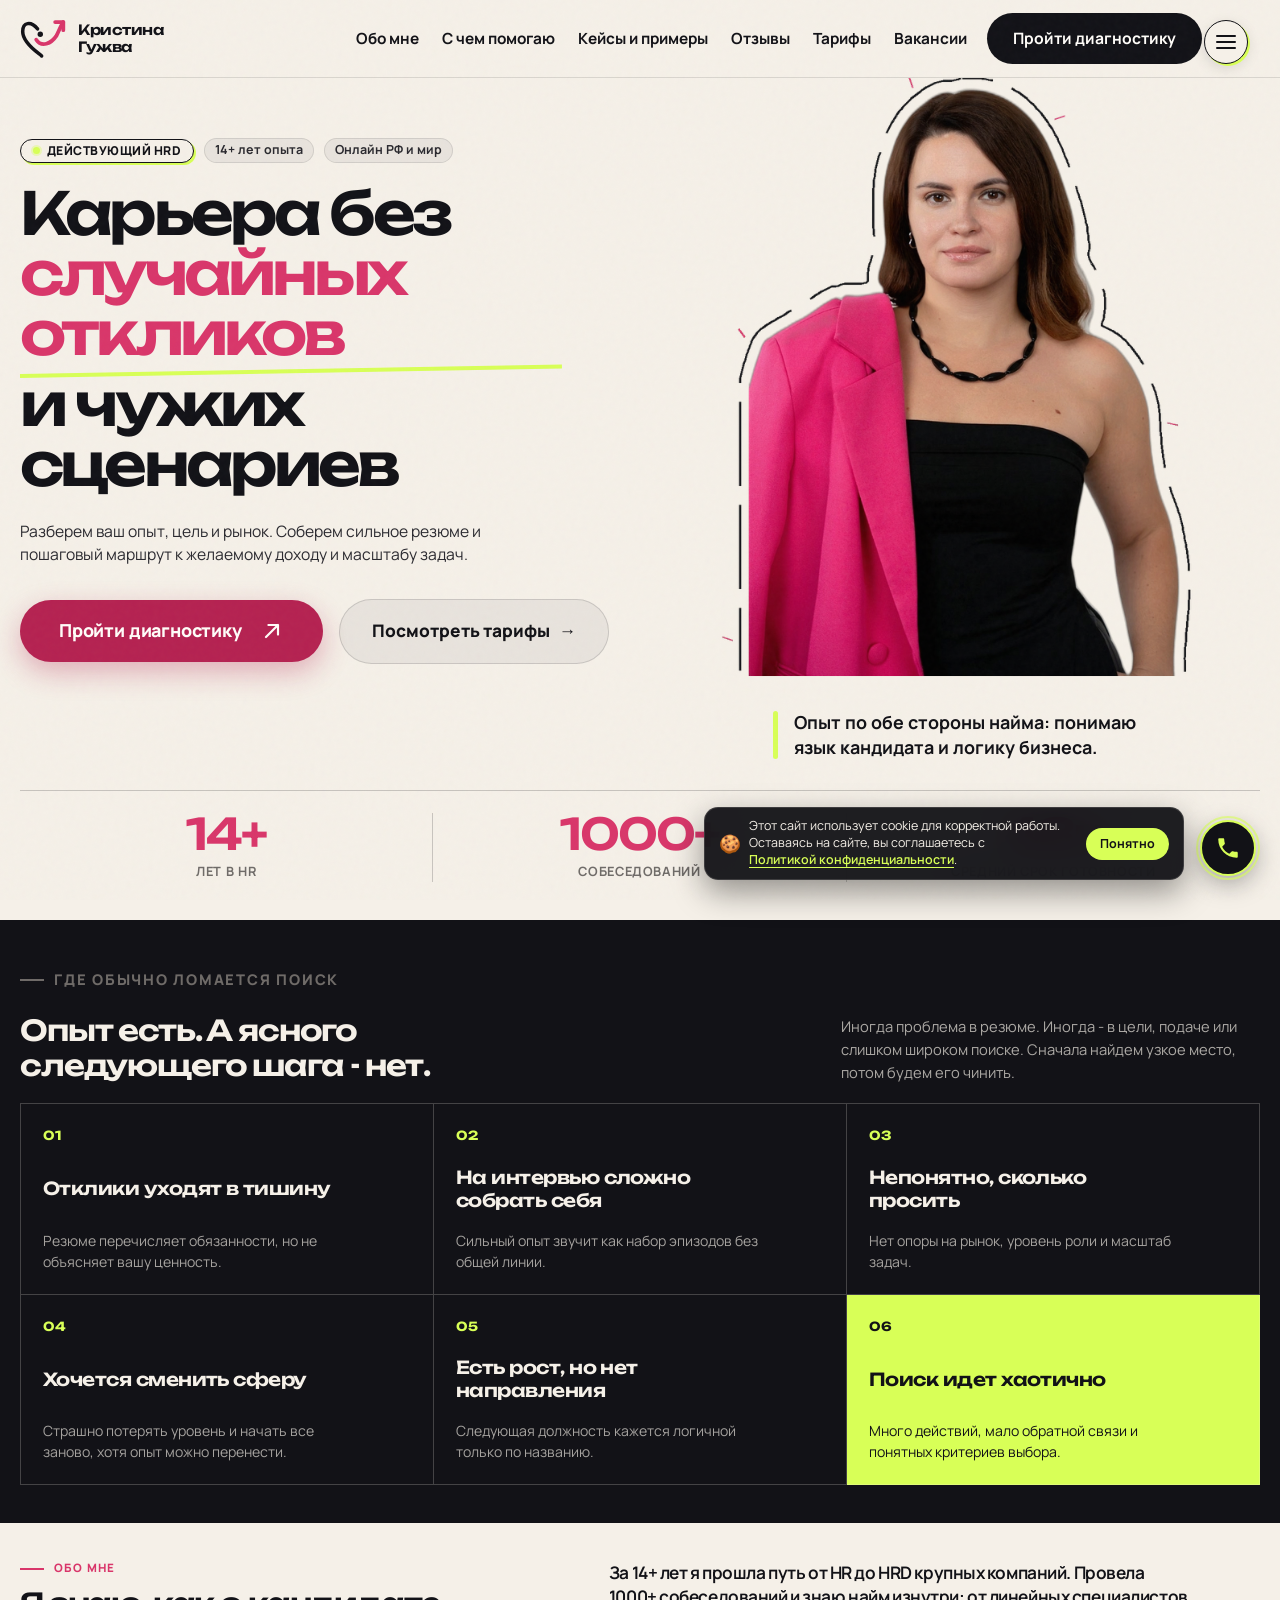
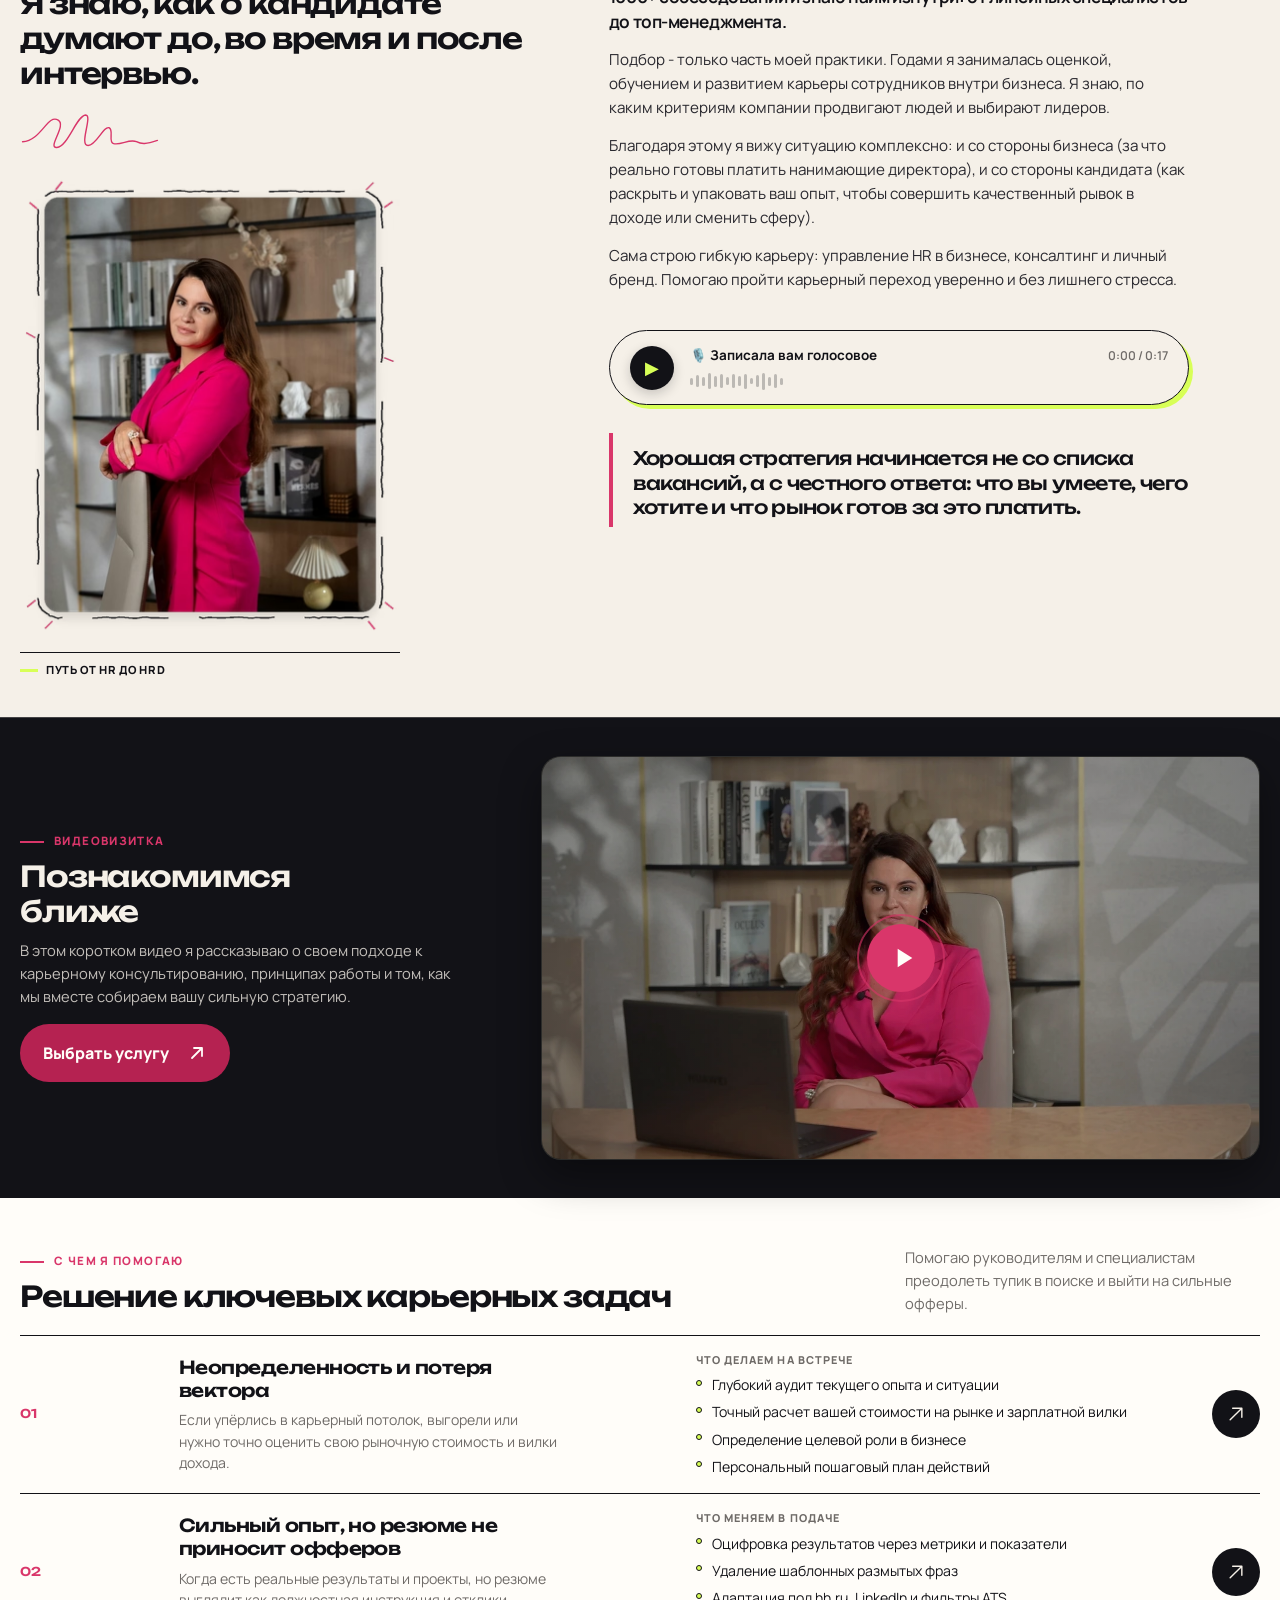
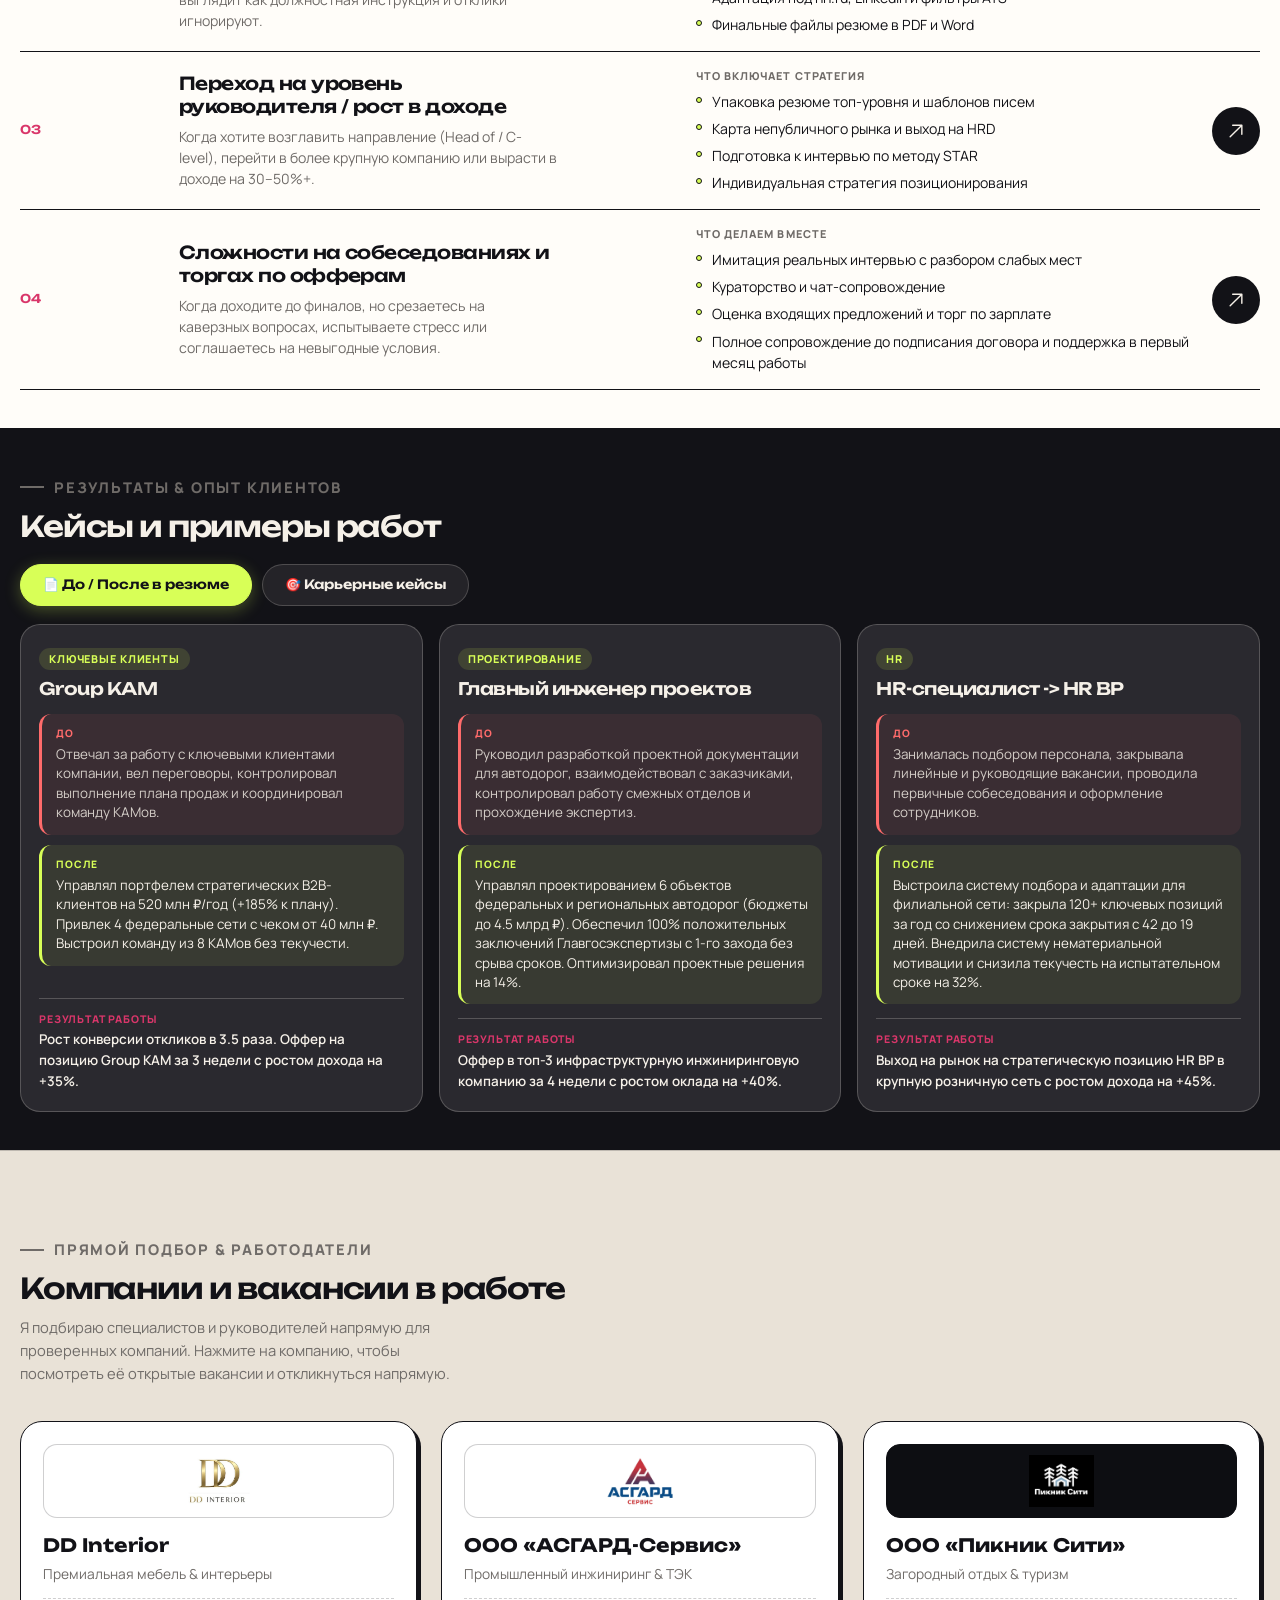
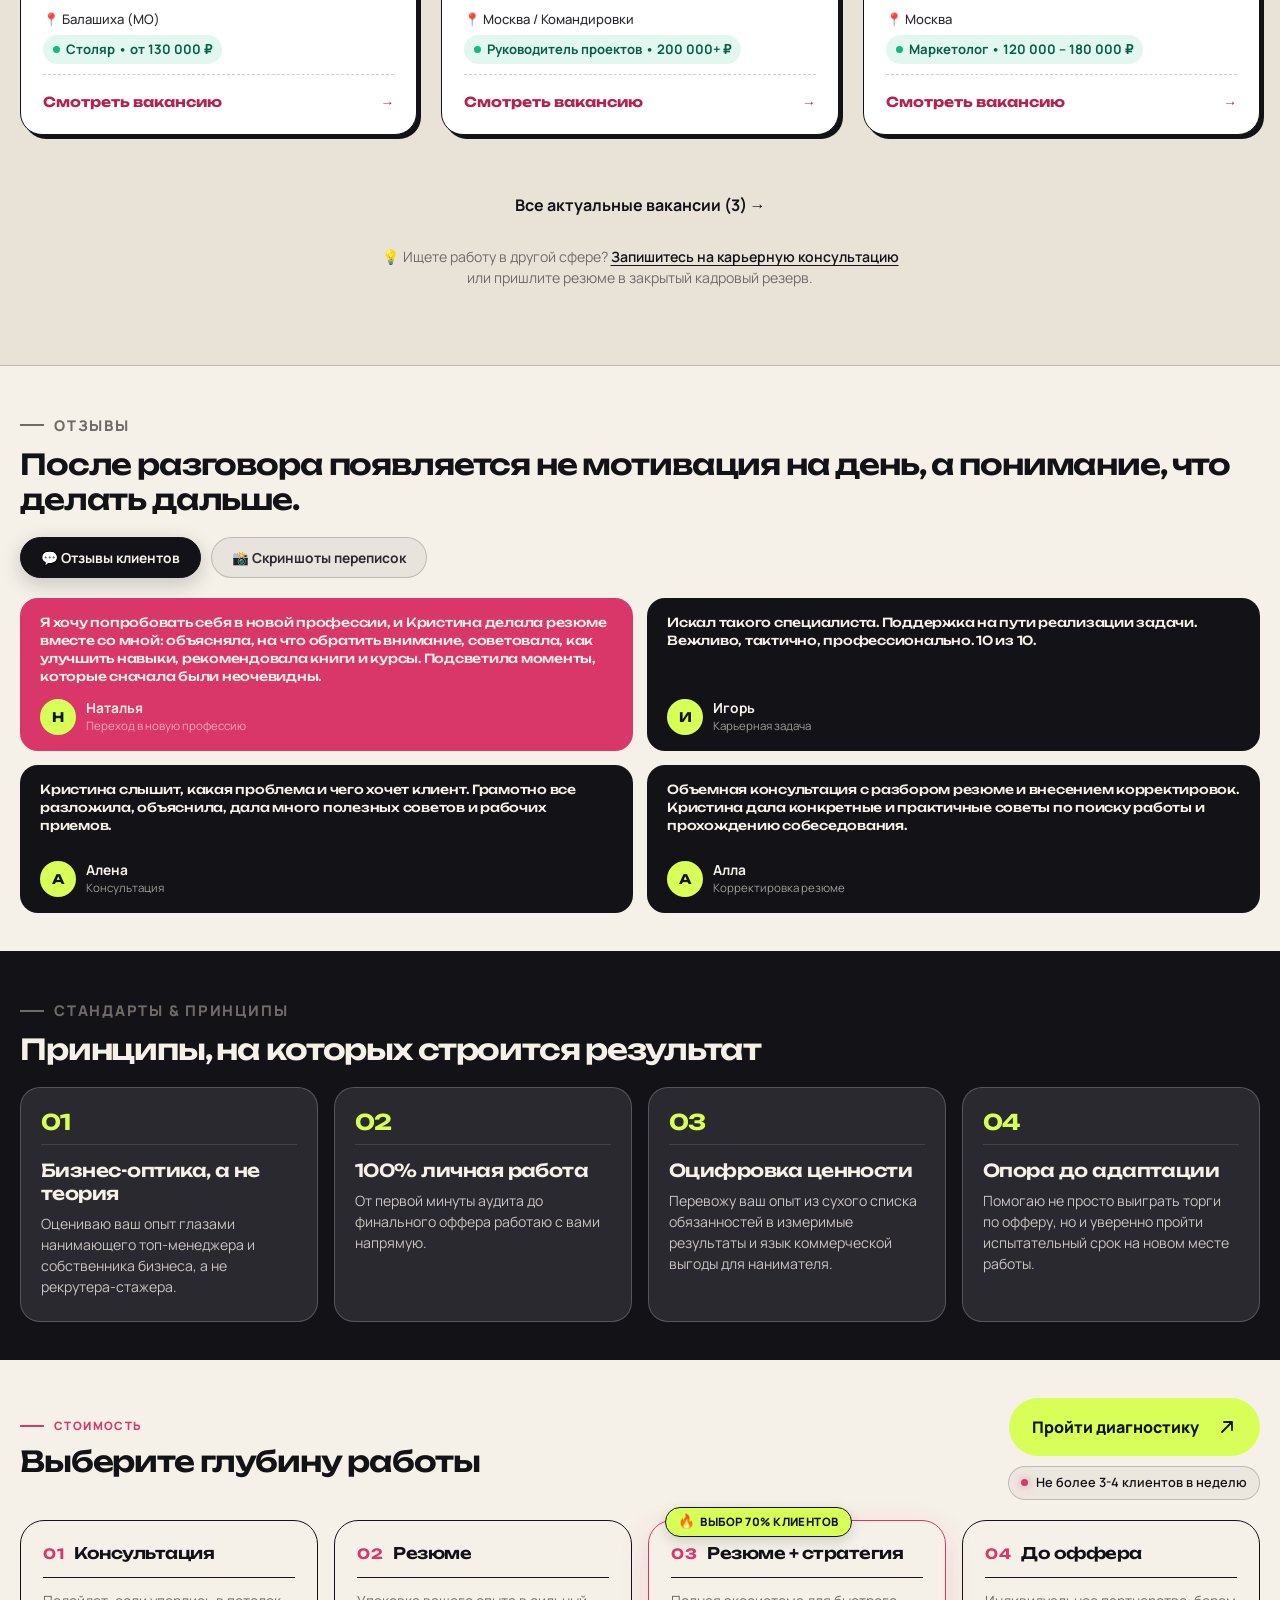
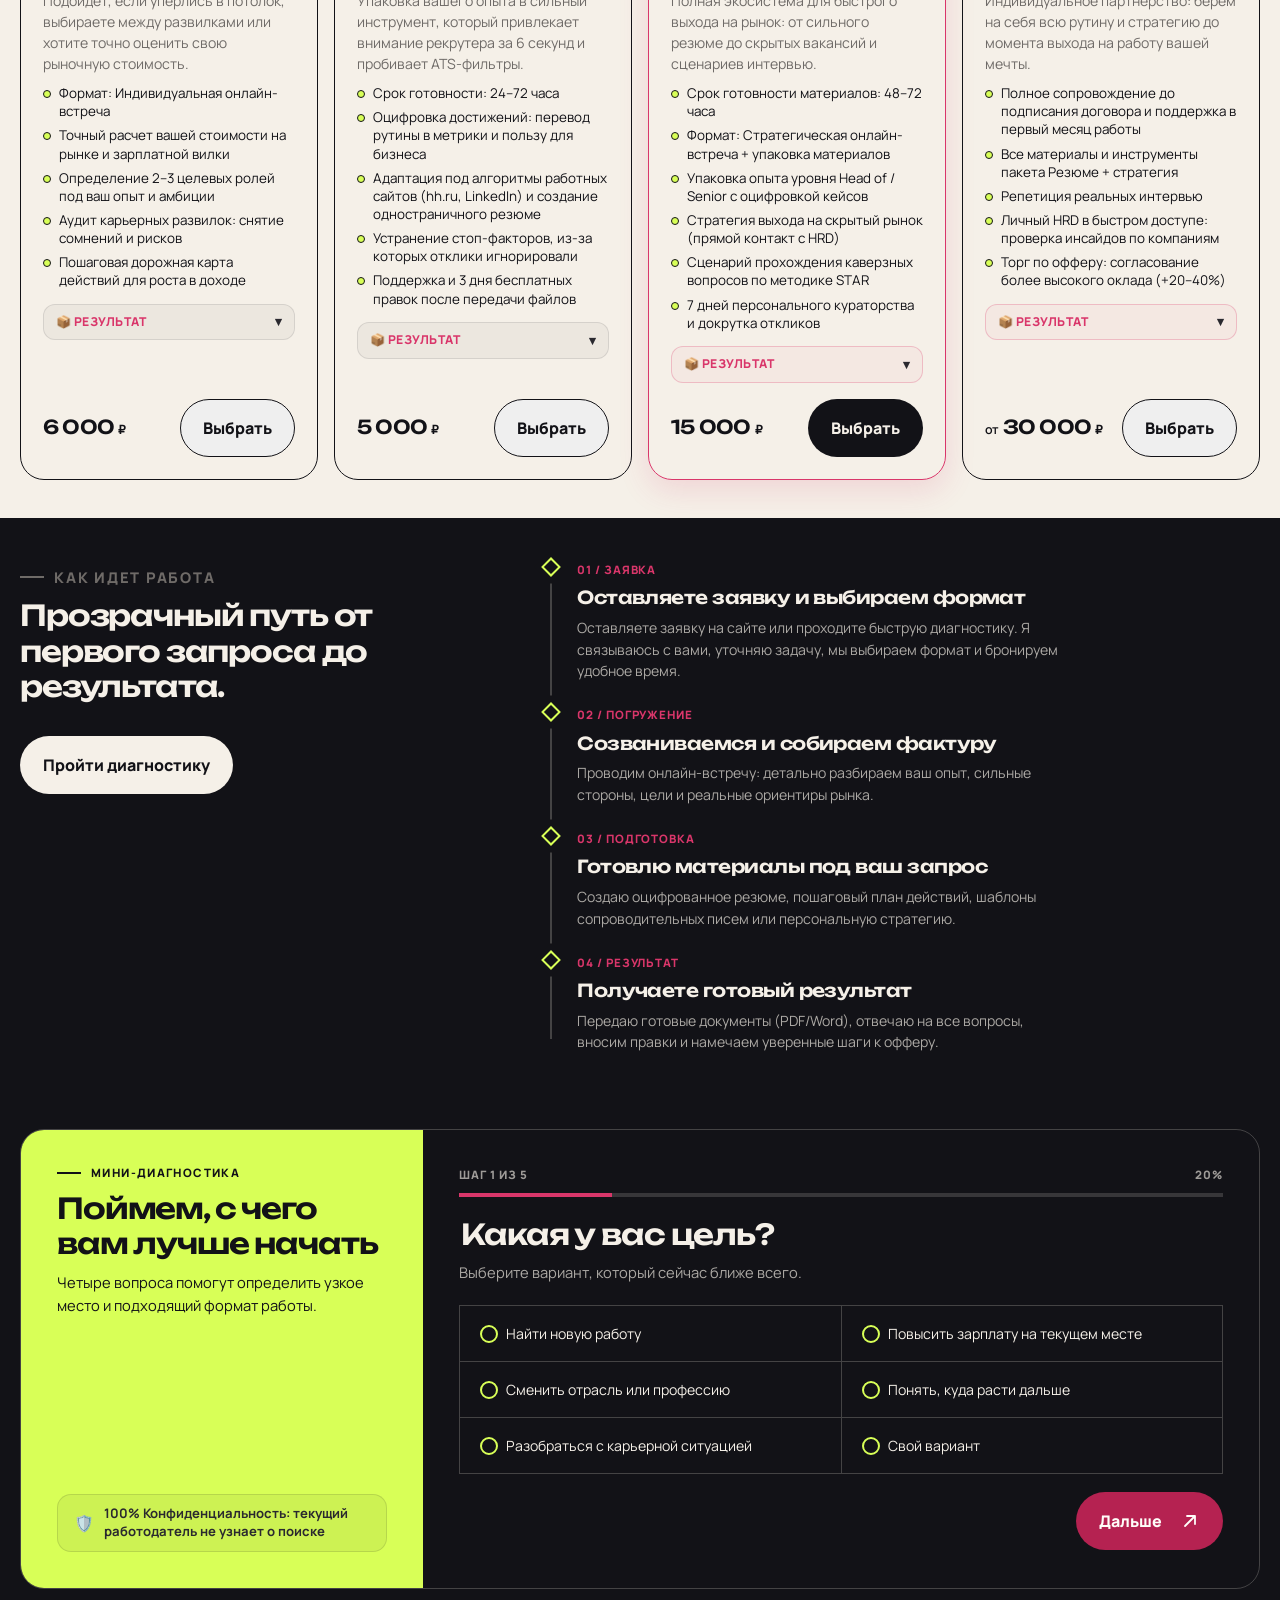
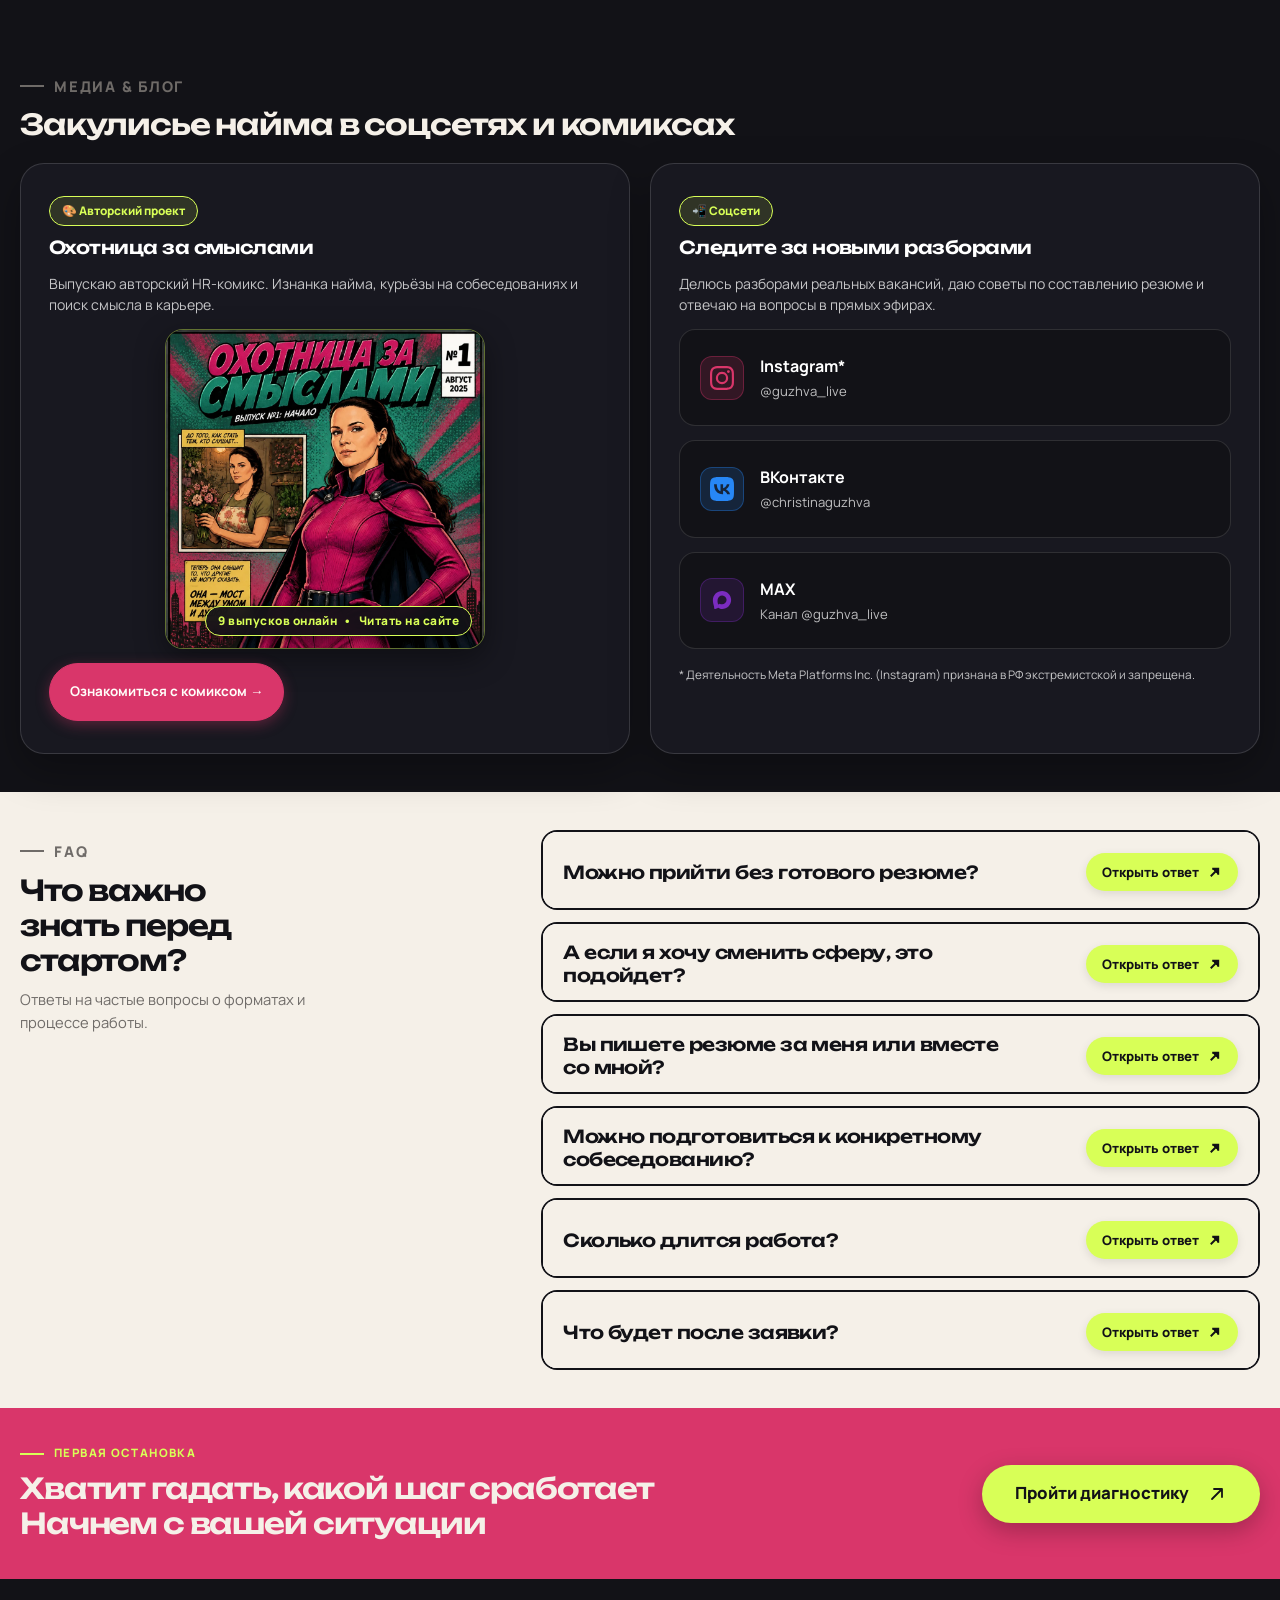
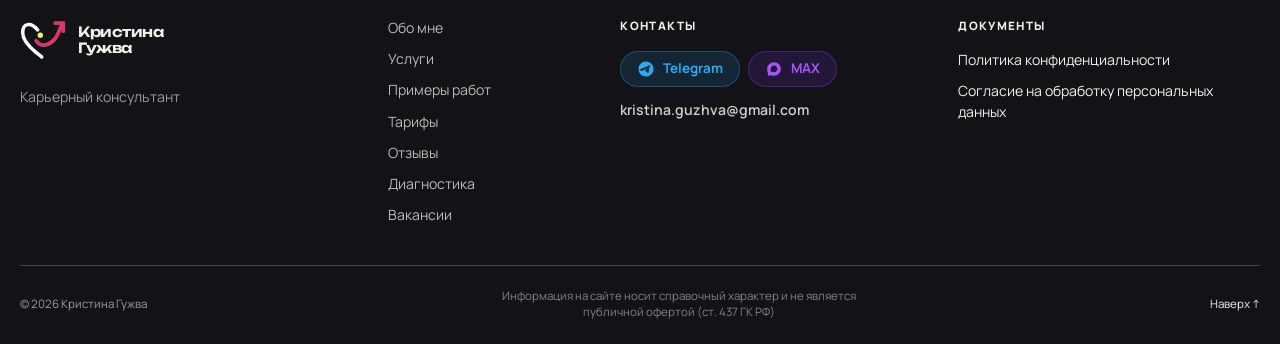
==== index.html @ a75a5832 "Add DD Interior Joiner vacancy & client companies showcase with interactive logo filtering" ====
<!doctype html>
<html lang="ru">
<head>
  <meta charset="utf-8">
  <meta name="viewport" content="width=device-width, initial-scale=1">
  <title>Карьерный консультант в Москве и онлайн | Кристина Гужва</title>
  <meta name="description" content="Услуги карьерного консультанта в Москве и онлайн. Помощь в поиске работы, аудит и резюме под ключ, карьерная стратегия и подготовка к собеседованию. Кристина Гужва — 14+ лет в HR.">
  <meta name="theme-color" content="#121217">
  <meta name="robots" content="index, follow, max-image-preview:large">
  <meta name="yandex-verification" content="062e5065cfaba5dc">
  <meta name="google-site-verification" content="iiyvOMttj9bdrGo4UND-EQrTCorvquA3z_VIx1oTs9I">

  <link rel="canonical" href="https://guzhvacareer.ru/">
  <link rel="icon" href="assets/icons/favicon.svg" type="image/svg+xml">
  <link rel="manifest" href="site.webmanifest">

  <meta property="og:locale" content="ru_RU">
  <meta property="og:type" content="website">
  <meta property="og:site_name" content="Кристина Гужва — карьерный консультант в Москве">
  <meta property="og:title" content="Карьерный консультант в Москве и онлайн — Кристина Гужва">
  <meta property="og:description" content="Карьерная стратегия, сильное резюме и подготовка к собеседованиям в Москве и онлайн с HR-экспертом, который знает найм изнутри.">
  <meta property="og:url" content="https://guzhvacareer.ru/">
  <meta property="og:image" content="https://guzhvacareer.ru/assets/images/og-cover.jpg">
  <meta property="og:image:width" content="1200">
  <meta property="og:image:height" content="630">
  <meta property="og:image:alt" content="Кристина Гужва и заголовок Карьера без случайных откликов и чужих сценариев">
  <meta name="twitter:card" content="summary_large_image">
  <meta name="twitter:title" content="Кристина Гужва - карьерный консультант">
  <meta name="twitter:description" content="Понятный карьерный маршрут: от цели и резюме до собеседований и выбора оффера.">
  <meta name="twitter:image" content="https://guzhvacareer.ru/assets/images/og-cover.jpg">

  <link rel="preload" href="assets/fonts/manrope-cyrillic.woff2" as="font" type="font/woff2" crossorigin>
  <link rel="preload" href="assets/fonts/unbounded-cyrillic.woff2" as="font" type="font/woff2" crossorigin>
  <link rel="stylesheet" href="css/styles.css?v=45">

  <!-- Yandex.Metrika counter -->
  <script type="text/javascript">
      (function(m,e,t,r,i,k,a){
          m[i]=m[i]||function(){(m[i].a=m[i].a||[]).push(arguments)};
          m[i].l=1*new Date();
          for (var j = 0; j < document.scripts.length; j++) {if (document.scripts[j].src === r) { return; }}
          k=e.createElement(t),a=e.getElementsByTagName(t)[0],k.async=1,k.src=r,a.parentNode.insertBefore(k,a)
      })(window, document,'script','https://mc.yandex.ru/metrika/tag.js?id=113225990', 'ym');

      ym(113225990, 'init', {ssr:true, webvisor:true, clickmap:true, ecommerce:"dataLayer", referrer: document.referrer, url: location.href, accurateTrackBounce:true, trackLinks:true});
  </script>
  <noscript><div><img src="https://mc.yandex.ru/watch/113225990" style="position:absolute; left:-9999px;" alt="" /></div></noscript>
  <!-- /Yandex.Metrika counter -->

  <script type="application/ld+json">
  {
    "@context": "https://schema.org",
    "@graph": [
      {
        "@type": "Person",
        "@id": "https://guzhvacareer.ru/#kristina",
        "name": "Кристина Гужва",
        "jobTitle": "Карьерный консультант и HR-эксперт",
        "description": "Карьерный консультант с опытом более 14 лет в HR и 1000+ проведенных собеседований.",
        "image": "https://guzhvacareer.ru/assets/images/kristina-1200.webp",
        "url": "https://guzhvacareer.ru/",
        "sameAs": [
          "https://yandex.ru/profile/110008034867",
          "https://yandex.ru/maps/org/110008034867"
        ],
        "knowsAbout": [
          "Карьерное консультирование",
          "Резюме под ключ",
          "Подготовка к собеседованию",
          "Карьерная стратегия",
          "Подбор персонала"
        ]
      },
      {
        "@type": "ProfessionalService",
        "@id": "https://guzhvacareer.ru/#service",
        "name": "Карьерный консультант в Москве — Кристина Гужва",
        "url": "https://guzhvacareer.ru/",
        "sameAs": [
          "https://yandex.ru/profile/110008034867",
          "https://yandex.ru/maps/org/110008034867"
        ],
        "telephone": "+79688782912",
        "founder": { "@id": "https://guzhvacareer.ru/#kristina" },
        "address": {
          "@type": "PostalAddress",
          "addressLocality": "Москва",
          "addressCountry": "RU"
        },
        "areaServed": [
          {
            "@type": "City",
            "name": "Москва"
          },
          {
            "@type": "Country",
            "name": "Россия"
          }
        ],
        "priceRange": "5000-30000 RUB",
        "description": "Услуги карьерного консультанта в Москве и онлайн: составление резюме, стратегия поиска работы, подготовка к собеседованию и сопровождение до оффера.",
        "hasOfferCatalog": {
          "@type": "OfferCatalog",
          "name": "Карьерные услуги",
          "itemListElement": [
            { "@type": "Offer", "name": "Консультация", "price": "6000", "priceCurrency": "RUB" },
            { "@type": "Offer", "name": "Резюме + стратегия", "price": "15000", "priceCurrency": "RUB" },
            { "@type": "Offer", "name": "Резюме", "price": "5000", "priceCurrency": "RUB" },
            { "@type": "Offer", "name": "Сопровождение до оффера", "priceSpecification": { "@type": "PriceSpecification", "minPrice": "30000", "priceCurrency": "RUB" } }
          ]
        }
      },
      {
        "@type": "WebSite",
        "@id": "https://guzhvacareer.ru/#website",
        "url": "https://guzhvacareer.ru/",
        "name": "Кристина Гужва - карьерный консультант",
        "inLanguage": "ru-RU"
      },
      {
        "@type": "FAQPage",
        "@id": "https://guzhvacareer.ru/#faq",
        "mainEntity": [
          {
            "@type": "Question",
            "name": "Можно прийти без готового резюме?",
            "acceptedAnswer": {
              "@type": "Answer",
              "text": "Да. На первой встрече разберем ваш опыт и исходные материалы. Если резюме нет совсем, начнем со структуры и соберем его с нуля."
            }
          },
          {
            "@type": "Question",
            "name": "А если я хочу сменить сферу, это подойдет?",
            "acceptedAnswer": {
              "@type": "Answer",
              "text": "Да. Посмотрим, какие навыки можно перенести, чего не хватает для перехода и как объяснить смену направления без ощущения, что вы начинаете с нуля."
            }
          },
          {
            "@type": "Question",
            "name": "Вы пишете резюме за меня или вместе со мной?",
            "acceptedAnswer": {
              "@type": "Answer",
              "text": "Мы работаем вместе. Я задаю вопросы, вытаскиваю сильные факты, предлагаю структуру и формулировки. Вы проверяете точность и помогаете сохранить свой голос."
            }
          },
          {
            "@type": "Question",
            "name": "Можно подготовиться к конкретному собеседованию?",
            "acceptedAnswer": {
              "@type": "Answer",
              "text": "Да. Разберем вакансию, вероятные вопросы, ваши истории по методу STAR и вопросы работодателю. Формат и финальную стоимость уточним уже под ваш запрос."
            }
          },
          {
            "@type": "Question",
            "name": "Сколько длится работа?",
            "acceptedAnswer": {
              "@type": "Answer",
              "text": "Сроки зависят от формата: Консультация 1-2 встречи; Резюме и стратегия после созвона и сбора фактуры готово за 2-3 дня; Сопровождение индивидуально."
            }
          },
          {
            "@type": "Question",
            "name": "Что будет после заявки?",
            "acceptedAnswer": {
              "@type": "Answer",
              "text": "После того как вы отправите заявку, я свяжусь с вами, чтобы чуть подробнее обсудить вашу ситуацию. Дальше я предложу несколько вариантов форматов работы, и мы вместе решим, как двигаться дальше."
            }
          }
        ]
      }
    ]
  }
  </script>
  <script>
    if ("scrollRestoration" in history) {
      history.scrollRestoration = "manual";
    }
    (function() {
      var navEntry = (window.performance && window.performance.getEntriesByType) ? window.performance.getEntriesByType("navigation")[0] : null;
      var isReload = navEntry && navEntry.type === "reload";

      var target = null;
      try {
        var params = new URLSearchParams(window.location.search);
        target = params.get("open") || params.get("nav");
      } catch (_) {}

      // On reload or normal visit: ALWAYS open from the very first page (top)
      if (isReload) {
        window.scrollTo(0, 0);
        try {
          if (window.location.search || window.location.hash) {
            history.replaceState(null, "", window.location.pathname);
          }
        } catch (_) {}
        return;
      }

      // Explicit target request (e.g. clicked "Пройти диагностику" from comics)
      if (target && target !== "top") {
        window.__initialTargetId = target;
      } else {
        window.scrollTo(0, 0);
      }
    })();
  </script>
</head>
<body>
  <a class="skip-link" href="#main">Перейти к содержанию</a>

  <header class="site-header" data-header>
    <div class="shell header-inner">
      <a class="brand" href="#top" aria-label="Кристина Гужва - на главную">
        <span class="brand-mark" aria-hidden="true">
          <svg viewBox="6 7 34 29" fill="none" xmlns="http://www.w3.org/2000/svg">
            <!-- Левое сердце (опора) - графит бренда -->
            <path d="M19 14 C14 8, 8 9, 8 16 C8 25, 20 32, 22 34" stroke="var(--ink)" stroke-width="2.6" stroke-linecap="round"/>
            <!-- Правое крыло взлетает вверх - маджента -->
            <path d="M18 22 C22 28, 29 25, 33 19 C35 15, 36 12, 38 9" stroke="var(--magenta)" stroke-width="2.8" stroke-linecap="round"/>
            <!-- Наконечник стрелы - маджента -->
            <path d="M32 9 H38 V15" stroke="var(--magenta)" stroke-width="2.8" stroke-linecap="round" stroke-linejoin="round"/>
            <!-- Точка фокуса - графит -->
            <circle cx="21" cy="18" r="2.0" fill="var(--ink)"/>
          </svg>
        </span>
        <span>Кристина<br>Гужва</span>
      </a>

      <div class="header-actions">
        <nav class="site-nav" aria-label="Основная навигация" data-nav-desktop>
          <a href="#about">Обо мне</a>
          <a href="#services">С чем помогаю</a>
          <a href="#portfolio">Кейсы и примеры</a>
          <a href="#reviews">Отзывы</a>
          <a href="#prices">Тарифы</a>
          <a href="vacancies.html" id="nav-vacancies-link" class="nav-vacancies-link">Вакансии</a>
        </nav>

        <a class="nav-cta" href="#diagnostic">Пройти диагностику</a>
      </div>
    </div>
  </header>

  <!-- Always-Visible Floating Burger Menu Button (Fixed Top-Right) -->
  <button class="menu-toggle" type="button" aria-expanded="false" aria-controls="menu-drawer" aria-label="Открыть главное меню" data-menu-toggle>
    <span class="menu-toggle-icon" aria-hidden="true">
      <span></span>
      <span></span>
      <span></span>
    </span>
  </button>

  <!-- Slide-out Menu Drawer Backdrop -->
  <div class="menu-backdrop" data-menu-backdrop aria-hidden="true"></div>

  <!-- Slide-out Menu Drawer -->
  <aside class="menu-drawer" id="menu-drawer" aria-label="Главное меню" aria-hidden="true" data-menu-drawer>
    <div class="menu-drawer-inner">
      <div class="menu-drawer-header">
        <div class="menu-drawer-brand">
          <span class="menu-drawer-brand-mark" aria-hidden="true">
            <svg viewBox="6 7 34 29" fill="none" xmlns="http://www.w3.org/2000/svg">
              <path d="M19 14 C14 8, 8 9, 8 16 C8 25, 20 32, 22 34" stroke="#ffffff" stroke-width="2.6" stroke-linecap="round"/>
              <path d="M18 22 C22 28, 29 25, 33 19 C35 15, 36 12, 38 9" stroke="var(--magenta)" stroke-width="2.8" stroke-linecap="round"/>
              <path d="M32 9 H38 V15" stroke="var(--magenta)" stroke-width="2.8" stroke-linecap="round" stroke-linejoin="round"/>
              <circle cx="21" cy="18" r="2.0" fill="var(--lime)"/>
            </svg>
          </span>
          <span class="menu-drawer-brand-text">Кристина Гужва</span>
        </div>
        <button class="menu-drawer-close" type="button" aria-label="Закрыть меню" data-menu-close>
          <span aria-hidden="true">✕</span>
        </button>
      </div>

      <div class="menu-drawer-body">
        <nav class="menu-drawer-nav" aria-label="Разделы страницы">
          <ul class="menu-drawer-list">
            <li>
              <a href="#about" class="menu-drawer-link">
                <span class="menu-link-num">01</span>
                <span class="menu-link-text">Обо мне</span>
                <span class="menu-link-arrow" aria-hidden="true">→</span>
              </a>
            </li>
            <li>
              <a href="#services" class="menu-drawer-link">
                <span class="menu-link-num">02</span>
                <span class="menu-link-text">С чем помогаю</span>
                <span class="menu-link-arrow" aria-hidden="true">→</span>
              </a>
            </li>
            <li>
              <a href="#portfolio" class="menu-drawer-link">
                <span class="menu-link-num">03</span>
                <span class="menu-link-text">Кейсы и примеры</span>
                <span class="menu-link-arrow" aria-hidden="true">→</span>
              </a>
            </li>
            <li>
              <a href="#reviews" class="menu-drawer-link">
                <span class="menu-link-num">04</span>
                <span class="menu-link-text">Отзывы клиентов</span>
                <span class="menu-link-arrow" aria-hidden="true">→</span>
              </a>
            </li>
            <li>
              <a href="#prices" class="menu-drawer-link">
                <span class="menu-link-num">05</span>
                <span class="menu-link-text">Тарифы</span>
                <span class="menu-link-arrow" aria-hidden="true">→</span>
              </a>
            </li>
            <li>
              <a href="#process" class="menu-drawer-link">
                <span class="menu-link-num">06</span>
                <span class="menu-link-text">Как проходит работа</span>
                <span class="menu-link-arrow" aria-hidden="true">→</span>
              </a>
            </li>
            <li>
              <a href="#faq" class="menu-drawer-link">
                <span class="menu-link-num">07</span>
                <span class="menu-link-text">Частые вопросы</span>
                <span class="menu-link-arrow" aria-hidden="true">→</span>
              </a>
            </li>
            <li>
              <a href="vacancies.html" class="menu-drawer-link" id="menu-vacancies-link">
                <span class="menu-link-num">08</span>
                <span class="menu-link-text">Вакансии в работе</span>
                <span class="menu-link-arrow" aria-hidden="true">→</span>
              </a>
            </li>
          </ul>
        </nav>

        <div class="menu-drawer-cta">
          <a class="button button-lime menu-cta-btn" href="#diagnostic">
            <span>Пройти диагностику</span>
            <svg aria-hidden="true" viewBox="0 0 20 20"><path d="m5 15 10-10M7 5h8v8"/></svg>
          </a>
        </div>

        <div class="menu-drawer-contacts">
          <p class="menu-contacts-title">Контакты</p>
          <div class="menu-contacts-grid">
            <a href="https://max.ru/u/f9LHodD0cOI-aBhZFa25K0Gr4QReKbMxQk-WmqTD7BkRDX-6mTq692YHizU" target="_blank" rel="noopener noreferrer" class="menu-contact-chip menu-contact-max">
              <span class="menu-contact-icon max-icon">
                <svg viewBox="0 0 1000 1000" fill="currentColor" width="16" height="16" aria-hidden="true">
                  <path fill-rule="evenodd" clip-rule="evenodd" d="M512.095 308.192c-99.422-5.214-177.007 63.775-194.116 171.753-14.168 89.419 10.952 198.378 32.438 203.862 9.113 2.326 31.044-14.448 46.999-29.494 3-2.829 7.535-3.305 11.053-1.154 24.872 15.209 53.032 26.638 84.077 28.266 102.069 5.353 192.52-74.53 197.867-176.607 5.346-102.077-76.25-191.273-178.318-196.626zm-166.49 518.386c-3.849-2.725-9.153-1.986-12.379 1.455-43.12 45.99-153.474 78.25-158.529 15.48 0-49.18-11.046-90.623-23.208-136.252C136.593 651.377 120.024 589.213 120.024 498.863c0-215.448 176.694-377.475 386.194-377.475S879.976 291.325 879.976 500.955 710.49 876.337 508.201 876.337c-71.767 0-106.594-10.109-162.596-49.759z"/>
                </svg>
              </span>
              <span>Написать в MAX</span>
              <span class="menu-contact-arrow">↗</span>
            </a>

            <a href="https://t.me/Guzhva_Kristina" target="_blank" rel="noopener noreferrer" class="menu-contact-chip menu-contact-telegram">
              <span class="menu-contact-icon tg-icon">
                <svg viewBox="0 0 24 24" fill="currentColor" width="16" height="16" aria-hidden="true">
                  <path d="M12 2C6.48 2 2 6.48 2 12s4.48 10 10 10 10-4.48 10-10S17.52 2 12 2zm4.64 6.8c-.15 1.58-.8 5.42-1.13 7.19-.14.75-.42 1-.68 1.03-.58.05-1.02-.38-1.58-.75-.88-.58-1.38-.94-2.23-1.5-.99-.65-.35-1.01.22-1.59.15-.15 2.71-2.48 2.76-2.69.01-.03.01-.14-.07-.2-.08-.06-.19-.04-.27-.02-.12.02-1.96 1.25-5.54 3.69-.52.36-1 .53-1.42.52-.47-.01-1.37-.26-2.03-.48-.82-.27-1.47-.42-1.42-.88.03-.24.37-.49 1.02-.75 3.99-1.74 6.66-2.89 8.01-3.45 3.82-1.59 4.61-1.87 5.13-1.88.11 0 .37.03.54.17.14.12.18.28.2.45-.02.07-.02.21-.04.32z"/>
                </svg>
              </span>
              <span>Написать в Telegram</span>
              <span class="menu-contact-arrow">↗</span>
            </a>
          </div>
        </div>
      </div>
    </div>
  </aside>

  <main id="main">
    <section class="hero" id="top" aria-labelledby="hero-title">
      <div class="hero-grid shell">
        <div class="hero-copy">
          <div class="hero-eyebrow-row">
            <span class="hero-badge-status">
              <span class="status-pulse-dot" aria-hidden="true"></span>
              <span>Действующий HRD</span>
            </span>
            <span class="hero-eyebrow-chip">14+ лет опыта</span>
            <span class="hero-eyebrow-chip">Онлайн РФ и мир</span>
          </div>

          <h1 id="hero-title">Карьера без <em>случайных откликов</em><span class="hero-title-rule" aria-hidden="true"></span><span class="hero-title-tail">и чужих сценариев</span></h1>
          
          <p class="hero-lead">Разберем ваш опыт, цель и рынок. Соберем сильное резюме и пошаговый маршрут к желаемому доходу и масштабу задач.</p>

          <div class="hero-actions">
            <a class="button button-primary" href="#diagnostic">
              <span>Пройти диагностику</span>
              <svg aria-hidden="true" viewBox="0 0 20 20"><path d="m5 15 10-10M7 5h8v8"/></svg>
            </a>
            <a class="text-link" href="#prices">Посмотреть тарифы <span aria-hidden="true">→</span></a>
          </div>
        </div>

        <div class="hero-media" aria-label="Портрет Кристины Гужвы">
          <div class="hero-photo-frame">
            <picture>
              <source type="image/avif" srcset="assets/images/kristina-sketch-480.avif 480w, assets/images/kristina-sketch-800.avif 800w, assets/images/kristina-sketch-1200.avif 1200w" sizes="(max-width: 959px) 92vw, 38vw">
              <source type="image/webp" srcset="assets/images/kristina-sketch-480.webp 480w, assets/images/kristina-sketch-800.webp 800w, assets/images/kristina-sketch-1200.webp 1200w" sizes="(max-width: 959px) 92vw, 38vw">
              <img src="assets/images/kristina-sketch-800.webp" width="800" height="800" alt="Кристина Гужва, карьерный консультант и HR-эксперт" fetchpriority="high" decoding="async">
            </picture>
          </div>
        </div>

        <div class="hero-caption-box reveal">
          <span class="signal-line" aria-hidden="true"></span>
          <p>Опыт по обе стороны найма: понимаю язык кандидата и логику бизнеса.</p>
        </div>

        <div class="hero-route" aria-hidden="true">
          <svg viewBox="0 0 500 100" preserveAspectRatio="none">
            <path class="route-live" d="M4 72C112 76 138 19 252 29S393 84 468 41"/>
            <path class="route-head" d="M449 29L471 41L453 59"/>
          </svg>
        </div>
      </div>

      <div class="metrics shell" aria-label="Опыт Кристины в цифрах">
        <div class="metric reveal">
          <span class="metric-number">14+</span>
          <span class="metric-label">лет в HR</span>
        </div>
        <div class="metric reveal">
          <span class="metric-number">1000+</span>
          <span class="metric-label">собеседований</span>
        </div>
        <div class="metric reveal">
          <span class="metric-number">48ч</span>
          <span class="metric-label">средний срок готовности</span>
        </div>
      </div>
    </section>

    <section class="pain-section section-dark" aria-labelledby="pain-title">
      <div class="shell">
        <div class="section-heading pain-heading reveal">
          <p class="eyebrow">Где обычно ломается поиск</p>
          <h2 id="pain-title">Опыт есть. А ясного следующего шага - нет.</h2>
          <p>Иногда проблема в резюме. Иногда - в цели, подаче или слишком широком поиске. Сначала найдем узкое место, потом будем его чинить.</p>
        </div>
        <div class="pain-grid">
          <button class="pain-item reveal" type="button" data-pain-id="resumes" aria-haspopup="dialog" aria-controls="pain-dialog" aria-pressed="false"><span>01</span><h3>Отклики уходят в тишину</h3><p>Резюме перечисляет обязанности, но не объясняет вашу ценность.</p></button>
          <button class="pain-item reveal" type="button" data-pain-id="interview" aria-haspopup="dialog" aria-controls="pain-dialog" aria-pressed="false"><span>02</span><h3>На интервью сложно собрать себя</h3><p>Сильный опыт звучит как набор эпизодов без общей линии.</p></button>
          <button class="pain-item reveal" type="button" data-pain-id="market-value" aria-haspopup="dialog" aria-controls="pain-dialog" aria-pressed="false"><span>03</span><h3>Непонятно, сколько просить</h3><p>Нет опоры на рынок, уровень роли и масштаб задач.</p></button>
          <button class="pain-item reveal" type="button" data-pain-id="career-change" aria-haspopup="dialog" aria-controls="pain-dialog" aria-pressed="false"><span>04</span><h3>Хочется сменить сферу</h3><p>Страшно потерять уровень и начать все заново, хотя опыт можно перенести.</p></button>
          <button class="pain-item reveal" type="button" data-pain-id="growth" aria-haspopup="dialog" aria-controls="pain-dialog" aria-pressed="false"><span>05</span><h3>Есть рост, но нет направления</h3><p>Следующая должность кажется логичной только по названию.</p></button>
          <button class="pain-item is-active reveal" type="button" data-pain-id="chaotic-search" aria-haspopup="dialog" aria-controls="pain-dialog" aria-pressed="true"><span>06</span><h3>Поиск идет хаотично</h3><p>Много действий, мало обратной связи и понятных критериев выбора.</p></button>
        </div>
      </div>
    </section>

    <section class="about-section" id="about" aria-labelledby="about-title">
      <div class="shell about-grid">
        <div class="about-sticky reveal">
          <p class="eyebrow">Обо мне</p>
          <h2 id="about-title">Я&nbsp;знаю, как о&nbsp;кандидате думают до,&nbsp;во&nbsp;время и&nbsp;после интервью.</h2>
          <div class="about-signature" aria-hidden="true">
            <svg viewBox="0 0 220 72"><path d="M4 53c30-2 39-44 56-34 14 8-18 44-2 43 17-1 31-50 45-51 12 0-11 48 4 48 13 0 24-31 33-28 8 3-2 23 7 25 12 3 25-8 36-3 8 4 15 4 33-2"/></svg>
          </div>
          <figure class="about-photo reveal">
            <div class="about-photo-media">
              <picture>
                <source type="image/avif" srcset="assets/images/kristina-about-480.avif 480w, assets/images/kristina-about-800.avif 800w, assets/images/kristina-about-1200.avif 1200w" sizes="(max-width: 959px) min(86vw, 460px), 380px">
                <source type="image/webp" srcset="assets/images/kristina-about-480.webp 480w, assets/images/kristina-about-800.webp 800w, assets/images/kristina-about-1200.webp 1200w" sizes="(max-width: 959px) min(86vw, 460px), 380px">
                <img src="assets/images/kristina-about-800.webp" width="800" height="1000" alt="Кристина Гужва — путь от HR до HRD" loading="lazy" decoding="async">
              </picture>
            </div>
            <figcaption>Путь от HR до HRD</figcaption>
          </figure>
        </div>
        <div class="about-content">
          <div class="about-copy reveal">
            <p class="lead-paragraph">За 14+ лет я прошла путь от HR до HRD крупных компаний. Провела 1000+ собеседований и знаю найм изнутри: от линейных специалистов до топ-менеджмента.</p>
            <p>Подбор - только часть моей практики. Годами я занималась оценкой, обучением и развитием карьеры сотрудников внутри бизнеса. Я знаю, по каким критериям компании продвигают людей и выбирают лидеров.</p>
            <p>Благодаря этому я вижу ситуацию комплексно: и со стороны бизнеса (за что реально готовы платить нанимающие директора), и со стороны кандидата (как раскрыть и упаковать ваш опыт, чтобы совершить качественный рывок в доходе или сменить сферу).</p>
            <p>Сама строю гибкую карьеру: управление HR в бизнесе, консалтинг и личный бренд. Помогаю пройти карьерный переход уверенно и без лишнего стресса.</p>
            
            <!-- Audio Greeting Player -->
            <div class="audio-greeting-player reveal" id="audio-greeting-player">
              <button type="button" class="audio-play-btn" id="audio-play-btn" aria-label="Воспроизвести голосовое сообщение">
                <span class="play-icon" aria-hidden="true">▶</span>
                <span class="pause-icon" aria-hidden="true" hidden>❚❚</span>
              </button>

              <div class="audio-info">
                <div class="audio-meta">
                  <span class="audio-title">🎙️ Записала вам голосовое</span>
                  <span class="audio-time" id="audio-time">0:00 / 0:17</span>
                </div>
                <div class="audio-waveform" id="audio-waveform" aria-hidden="true">
                  <span style="height: 40%"></span><span style="height: 70%"></span><span style="height: 50%"></span><span style="height: 90%"></span>
                  <span style="height: 60%"></span><span style="height: 80%"></span><span style="height: 45%"></span><span style="height: 75%"></span>
                  <span style="height: 55%"></span><span style="height: 85%"></span><span style="height: 35%"></span><span style="height: 65%"></span>
                  <span style="height: 95%"></span><span style="height: 50%"></span><span style="height: 75%"></span><span style="height: 40%"></span>
                </div>
              </div>

              <audio id="audio-element" src="assets/audio/kristina-greeting.mp3" preload="metadata"></audio>
            </div>
          </div>
          <blockquote class="about-quote reveal">Хорошая стратегия начинается не со списка вакансий, а с честного ответа: что вы умеете, чего хотите и что рынок готов за это платить.</blockquote>
        </div>
      </div>
    </section>

    <section class="video-section section-dark" id="video" aria-labelledby="video-title">
      <div class="shell video-grid">
        <div class="video-intro reveal">
          <p class="eyebrow">Видеовизитка</p>
          <h2 id="video-title">Познакомимся ближе</h2>
          <p class="video-lead">В этом коротком видео я рассказываю о своем подходе к карьерному консультированию, принципах работы и том, как мы вместе собираем вашу сильную стратегию.</p>
          
          <div class="video-actions">
            <a class="button button-primary" href="#prices">
              <span>Выбрать услугу</span>
              <svg aria-hidden="true" viewBox="0 0 20 20"><path d="m5 15 10-10M7 5h8v8"/></svg>
            </a>
          </div>
        </div>

        <div class="video-player-wrap reveal">
          <div class="video-player-card" id="video-player-card">
            <!-- Custom Interactive Video Cover -->
            <div class="video-cover" id="video-cover">
              <picture class="video-cover-bg">
                <source type="image/webp" srcset="assets/images/video-cover-480.webp?v=2 480w, assets/images/video-cover-800.webp?v=2 800w, assets/images/video-cover-1200.webp?v=2 1200w" sizes="(max-width: 959px) 92vw, 48vw">
                <img src="assets/images/video-cover-1200.webp?v=2" width="1200" height="675" alt="Обложка видеовизитки Кристины Гужвы" loading="lazy">
              </picture>
              <div class="video-cover-overlay"></div>
              
              <button class="video-play-btn" type="button" id="video-play-btn" aria-label="Смотреть видеовизитку">
                <span class="play-btn-pulse" aria-hidden="true"></span>
                <span class="play-btn-icon">
                  <svg viewBox="0 0 24 24" width="32" height="32" aria-hidden="true"><path fill="currentColor" d="M8 5v14l11-7z"/></svg>
                </span>
              </button>
            </div>
          </div>
        </div>
      </div>
    </section>

    <section class="services-section" id="services" aria-labelledby="services-title">
      <div class="shell">
        <div class="section-heading split-heading reveal">
          <div><p class="eyebrow">С чем я помогаю</p><h2 id="services-title">Решение ключевых карьерных задач</h2></div>
          <p>Помогаю руководителям и специалистам преодолеть тупик в поиске и выйти на сильные офферы.</p>
        </div>

        <div class="services-list">
          <article class="service-card reveal">
            <div class="service-number">01</div>
            <div class="service-title">
              <h3>Неопределенность и потеря вектора</h3>
              <p>Если упёрлись в карьерный потолок, выгорели или нужно точно оценить свою рыночную стоимость и вилки дохода.</p>
            </div>
            <div class="service-details">
              <h4>Что делаем на встрече</h4>
              <ul>
                <li>Глубокий аудит текущего опыта и ситуации</li>
                <li>Точный расчет вашей стоимости на рынке и зарплатной вилки</li>
                <li>Определение целевой роли в бизнесе</li>
                <li>Персональный пошаговый план действий</li>
              </ul>
            </div>
            <a class="circle-link" href="#price-consultation" aria-label="Посмотреть формат Консультация"><svg aria-hidden="true" viewBox="0 0 24 24"><path d="M5 19 19 5M8 5h11v11"/></svg></a>
          </article>

          <article class="service-card reveal">
            <div class="service-number">02</div>
            <div class="service-title">
              <h3>Сильный опыт, но резюме не приносит офферов</h3>
              <p>Когда есть реальные результаты и проекты, но резюме выглядит как должностная инструкция и отклики игнорируют.</p>
            </div>
            <div class="service-details">
              <h4>Что меняем в подаче</h4>
              <ul>
                <li>Оцифровка результатов через метрики и показатели</li>
                <li>Удаление шаблонных размытых фраз</li>
                <li>Адаптация под hh.ru, LinkedIn и фильтры ATS</li>
                <li>Финальные файлы резюме в PDF и Word</li>
              </ul>
            </div>
            <a class="circle-link" href="#price-resume" aria-label="Посмотреть формат Резюме"><svg aria-hidden="true" viewBox="0 0 24 24"><path d="M5 19 19 5M8 5h11v11"/></svg></a>
          </article>

          <article class="service-card reveal">
            <div class="service-number">03</div>
            <div class="service-title">
              <h3>Переход на уровень руководителя / рост в доходе</h3>
              <p>Когда хотите возглавить направление (Head of / C-level), перейти в более крупную компанию или вырасти в доходе на 30–50%+.</p>
            </div>
            <div class="service-details">
              <h4>Что включает стратегия</h4>
              <ul>
                <li>Упаковка резюме топ-уровня и шаблонов писем</li>
                <li>Карта непубличного рынка и выход на HRD</li>
                <li>Подготовка к интервью по методу STAR</li>
                <li>Индивидуальная стратегия позиционирования</li>
              </ul>
            </div>
            <a class="circle-link" href="#price-strategy" aria-label="Посмотреть формат Резюме + стратегия"><svg aria-hidden="true" viewBox="0 0 24 24"><path d="M5 19 19 5M8 5h11v11"/></svg></a>
          </article>

          <article class="service-card reveal">
            <div class="service-number">04</div>
            <div class="service-title">
              <h3>Сложности на собеседованиях и торгах по офферам</h3>
              <p>Когда доходите до финалов, но срезаетесь на каверзных вопросах, испытываете стресс или соглашаетесь на невыгодные условия.</p>
            </div>
            <div class="service-details">
              <h4>Что делаем вместе</h4>
              <ul>
                <li>Имитация реальных интервью с разбором слабых мест</li>
                <li>Кураторство и чат-сопровождение</li>
                <li>Оценка входящих предложений и торг по зарплате</li>
                <li>Полное сопровождение до подписания договора и поддержка в первый месяц работы</li>
              </ul>
            </div>
            <a class="circle-link" href="#price-support" aria-label="Посмотреть формат До оффера"><svg aria-hidden="true" viewBox="0 0 24 24"><path d="M5 19 19 5M8 5h11v11"/></svg></a>
          </article>
        </div>
      </div>
    </section>

    <section class="portfolio-section section-dark" id="portfolio" aria-labelledby="portfolio-title">
      <div class="shell">
        <div class="section-heading reveal">
          <p class="eyebrow">Результаты & Опыт клиентов</p>
          <h2 id="portfolio-title">Кейсы и примеры работ</h2>
        </div>

        <!-- Master Switcher Tabs -->
        <div class="portfolio-main-tabs reveal" aria-label="Формат просмотра результатов">
          <button class="portfolio-main-tab-btn is-active" type="button" data-results-tab="before-after">
            <span>📄 До / После в резюме</span>
          </button>
          <button class="portfolio-main-tab-btn" type="button" data-results-tab="cases">
            <span>🎯 Карьерные кейсы</span>
          </button>
        </div>

        <!-- Tab 1: Примеры До / После -->
        <div class="results-tab-panel is-active" id="panel-before-after">
          <div class="portfolio-grid">
            <article class="portfolio-card reveal" data-category="sales">
              <div class="portfolio-header">
                <span class="portfolio-tag">Ключевые клиенты</span>
                <h3>Group KAM</h3>
              </div>
              
              <div class="comparison-box">
                <div class="comparison-side comparison-before">
                  <span class="comparison-badge badge-before">До</span>
                  <p>Отвечал за работу с ключевыми клиентами компании, вел переговоры, контролировал выполнение плана продаж и координировал команду КАМов.</p>
                </div>
                <div class="comparison-side comparison-after">
                  <span class="comparison-badge badge-after">После</span>
                  <p>Управлял портфелем стратегических B2B-клиентов на 520 млн ₽/год (+185% к плану). Привлек 4 федеральные сети с чеком от 40 млн ₽. Выстроил команду из 8 КАМов без текучести.</p>
                </div>
              </div>

              <div class="portfolio-result">
                <span class="result-label">Результат работы</span>
                <p>Рост конверсии откликов в 3.5 раза. Оффер на позицию Group KAM за 3 недели с ростом дохода на +35%.</p>
              </div>
            </article>

            <article class="portfolio-card reveal" data-category="engineering">
              <div class="portfolio-header">
                <span class="portfolio-tag">Проектирование</span>
                <h3>Главный инженер проектов</h3>
              </div>
              
              <div class="comparison-box">
                <div class="comparison-side comparison-before">
                  <span class="comparison-badge badge-before">До</span>
                  <p>Руководил разработкой проектной документации для автодорог, взаимодействовал с заказчиками, контролировал работу смежных отделов и прохождение экспертиз.</p>
                </div>
                <div class="comparison-side comparison-after">
                  <span class="comparison-badge badge-after">После</span>
                  <p>Управлял проектированием 6 объектов федеральных и региональных автодорог (бюджеты до 4.5 млрд ₽). Обеспечил 100% положительных заключений Главгосэкспертизы с 1-го захода без срыва сроков. Оптимизировал проектные решения на 14%.</p>
                </div>
              </div>

              <div class="portfolio-result">
                <span class="result-label">Результат работы</span>
                <p>Оффер в топ-3 инфраструктурную инжиниринговую компанию за 4 недели с ростом оклада на +40%.</p>
              </div>
            </article>

            <article class="portfolio-card reveal" data-category="hr">
              <div class="portfolio-header">
                <span class="portfolio-tag">HR</span>
                <h3>HR-специалист -> HR BP</h3>
              </div>
              
              <div class="comparison-box">
                <div class="comparison-side comparison-before">
                  <span class="comparison-badge badge-before">До</span>
                  <p>Занималась подбором персонала, закрывала линейные и руководящие вакансии, проводила первичные собеседования и оформление сотрудников.</p>
                </div>
                <div class="comparison-side comparison-after">
                  <span class="comparison-badge badge-after">После</span>
                  <p>Выстроила систему подбора и адаптации для филиальной сети: закрыла 120+ ключевых позиций за год со снижением срока закрытия с 42 до 19 дней. Внедрила систему нематериальной мотивации и снизила текучесть на испытательном сроке на 32%.</p>
                </div>
              </div>

              <div class="portfolio-result">
                <span class="result-label">Результат работы</span>
                <p>Выход на рынок на стратегическую позицию HR BP в крупную розничную сеть с ростом дохода на +45%.</p>
              </div>
            </article>
          </div>
        </div>

        <!-- Tab 2: Карьерные кейсы -->
        <div class="results-tab-panel" id="panel-cases" hidden>
          <div class="case-grid">
            <article class="case-card">
              <div class="case-card-header">
                <span class="case-status">Кейс 01</span>
                <p class="case-type">Смена направления</p>
              </div>
              <h3>Как перенести опыт в новую сферу и не обнулить свой уровень</h3>
              <div class="case-steps-accordion">
                <details class="case-step-item" open>
                  <summary class="case-step-trigger">
                    <span class="case-step-badge badge-point-a">Точка А</span>
                    <span class="case-step-action-hint">Посмотреть</span>
                    <svg class="case-step-arrow" viewBox="0 0 20 20" aria-hidden="true"><path d="m6 8 4 4 4-4" fill="none" stroke="currentColor" stroke-width="2.2" stroke-linecap="round" stroke-linejoin="round"/></svg>
                  </summary>
                  <div class="case-step-content">
                    <p>Опыт в B2B-продажах. Запрос на плавный переход в рекрутмент. Сомнения в том, что старое резюме отпугнет нанимающих менеджеров, а стартовать с чистого листа не хочется.</p>
                  </div>
                </details>

                <details class="case-step-item">
                  <summary class="case-step-trigger">
                    <span class="case-step-badge badge-work">Работа</span>
                    <span class="case-step-action-hint">Посмотреть</span>
                    <svg class="case-step-arrow" viewBox="0 0 20 20" aria-hidden="true"><path d="m6 8 4 4 4-4" fill="none" stroke="currentColor" stroke-width="2.2" stroke-linecap="round" stroke-linejoin="round"/></svg>
                  </summary>
                  <div class="case-step-content">
                    <p>Сделали сопоставление навыков: перевели опыт работы с клиентами в терминологию подбора. Создали новое позиционирование, в котором опыт в продажах - это плюс (умение находить нужных кандидатов, вести переговоры и доводить до выхода на работу), а не стоп-фактор.</p>
                  </div>
                </details>

                <details class="case-step-item">
                  <summary class="case-step-trigger">
                    <span class="case-step-badge badge-result">Результат</span>
                    <span class="case-step-action-hint">Посмотреть</span>
                    <svg class="case-step-arrow" viewBox="0 0 20 20" aria-hidden="true"><path d="m6 8 4 4 4-4" fill="none" stroke="currentColor" stroke-width="2.2" stroke-linecap="round" stroke-linejoin="round"/></svg>
                  </summary>
                  <div class="case-step-content">
                    <p>Оффер на позицию рекрутера с сохранением адекватного уровня дохода. Прошлый опыт сыграл в плюс и обеспечил быструю адаптацию на новом месте.</p>
                  </div>
                </details>
              </div>
            </article>

            <article class="case-card">
              <div class="case-card-header">
                <span class="case-status">Кейс 02</span>
                <p class="case-type">Управленческое резюме</p>
              </div>
              <h3>Как показать масштаб роли, а не только список обязанностей</h3>
              <div class="case-steps-accordion">
                <details class="case-step-item" open>
                  <summary class="case-step-trigger">
                    <span class="case-step-badge badge-point-a">Точка А</span>
                    <span class="case-step-action-hint">Посмотреть</span>
                    <svg class="case-step-arrow" viewBox="0 0 20 20" aria-hidden="true"><path d="m6 8 4 4 4-4" fill="none" stroke="currentColor" stroke-width="2.2" stroke-linecap="round" stroke-linejoin="round"/></svg>
                  </summary>
                  <div class="case-step-content">
                    <p>Опытный финансовый менеджер из крупной компании вышел на рынок из-за сокращения штата. Резюме не отражало управленческого масштаба и выглядело как анкета рядового специалиста.</p>
                  </div>
                </details>

                <details class="case-step-item">
                  <summary class="case-step-trigger">
                    <span class="case-step-badge badge-work">Работа</span>
                    <span class="case-step-action-hint">Посмотреть</span>
                    <svg class="case-step-arrow" viewBox="0 0 20 20" aria-hidden="true"><path d="m6 8 4 4 4-4" fill="none" stroke="currentColor" stroke-width="2.2" stroke-linecap="round" stroke-linejoin="round"/></svg>
                  </summary>
                  <div class="case-step-content">
                    <p>Сделали ревизию опыта: перевели сухой список обязанностей в достижения. Оцифровали результаты, подсветили размер управляемых бюджетов, оптимизацию костов и навык управления командой.</p>
                  </div>
                </details>

                <details class="case-step-item">
                  <summary class="case-step-trigger">
                    <span class="case-step-badge badge-result">Результат</span>
                    <span class="case-step-action-hint">Посмотреть</span>
                    <svg class="case-step-arrow" viewBox="0 0 20 20" aria-hidden="true"><path d="m6 8 4 4 4-4" fill="none" stroke="currentColor" stroke-width="2.2" stroke-linecap="round" stroke-linejoin="round"/></svg>
                  </summary>
                  <div class="case-step-content">
                    <p>Уверенный выход на рынок труда. Кандидат получил оффер на управленческую позицию в крупный бизнес, так как резюме говорило с нанимающими менеджерами на языке цифр и масштаба.</p>
                  </div>
                </details>
              </div>
            </article>

            <article class="case-card">
              <div class="case-card-header">
                <span class="case-status">Кейс 03</span>
                <p class="case-type">Интервью</p>
              </div>
              <h3>Как собрать истории опыта и говорить о себе без заученного текста</h3>
              <div class="case-steps-accordion">
                <details class="case-step-item" open>
                  <summary class="case-step-trigger">
                    <span class="case-step-badge badge-point-a">Точка А</span>
                    <span class="case-step-action-hint">Посмотреть</span>
                    <svg class="case-step-arrow" viewBox="0 0 20 20" aria-hidden="true"><path d="m6 8 4 4 4-4" fill="none" stroke="currentColor" stroke-width="2.2" stroke-linecap="round" stroke-linejoin="round"/></svg>
                  </summary>
                  <div class="case-step-content">
                    <p>Менеджер ВЭД. Опыт есть, но нет понимания, в чем его уникальность. Кандидат скромничает на собеседованиях, теряется при вопросах о сложных кейсах и боится звучать неестественно.</p>
                  </div>
                </details>

                <details class="case-step-item">
                  <summary class="case-step-trigger">
                    <span class="case-step-badge badge-work">Работа</span>
                    <span class="case-step-action-hint">Посмотреть</span>
                    <svg class="case-step-arrow" viewBox="0 0 20 20" aria-hidden="true"><path d="m6 8 4 4 4-4" fill="none" stroke="currentColor" stroke-width="2.2" stroke-linecap="round" stroke-linejoin="round"/></svg>
                  </summary>
                  <div class="case-step-content">
                    <p>Вытащили из рутины сильные ситуации. Упаковали их в живые истории по методу STAR. Сменили установку с как мне продать себя на как мне реалистично и точно описать свой опыт.</p>
                  </div>
                </details>

                <details class="case-step-item">
                  <summary class="case-step-trigger">
                    <span class="case-step-badge badge-result">Результат</span>
                    <span class="case-step-action-hint">Посмотреть</span>
                    <svg class="case-step-arrow" viewBox="0 0 20 20" aria-hidden="true"><path d="m6 8 4 4 4-4" fill="none" stroke="currentColor" stroke-width="2.2" stroke-linecap="round" stroke-linejoin="round"/></svg>
                  </summary>
                  <div class="case-step-content">
                    <p>Уверенное прохождение интервью без стресса. Кандидат доказал экспертность через реальные факты и получил предложение о работе с хорошим повышением дохода.</p>
                  </div>
                </details>
              </div>
            </article>
          </div>
        </div>
      </div>
    </section>

    
    <!-- СЕКЦИЯ: КОМПАНИИ И ВАКАНСИИ В РАБОТЕ -->
    <section class="vacancies-preview-section" id="vacancies" aria-labelledby="vacancies-title">
      <div class="shell">
        <div class="section-heading reveal">
          <p class="eyebrow">Прямой подбор & Работодатели</p>
          <h2 id="vacancies-title">Компании и вакансии в работе</h2>
          <p class="section-desc">
            Я подбираю специалистов и руководителей напрямую для проверенных компаний. Нажмите на компанию, чтобы посмотреть её открытые вакансии и откликнуться напрямую.
          </p>
        </div>

        <div class="vacancies-preview-grid reveal">
          
          <!-- 1. DD Interior -->
          <a href="vacancies.html#dd-interior" class="company-preview-card">
            <div class="company-preview-logo-box">
              <img src="assets/images/clients/dd-interior.webp" alt="DD Interior" width="160" height="60" loading="lazy">
            </div>
            <div class="company-preview-info">
              <h3 class="company-preview-name">DD Interior</h3>
              <p class="company-preview-industry">Премиальная мебель & интерьеры</p>
            </div>
            <div class="company-preview-bottom">
              <span class="company-preview-loc">📍 Балашиха (МО)</span>
              <span class="company-preview-badge"><span class="badge-dot"></span> Столяр • от 130 000 ₽</span>
            </div>
            <div class="company-preview-action">
              <span>Смотреть вакансию</span>
              <span aria-hidden="true">→</span>
            </div>
          </a>

          <!-- 2. ООО «АСГАРД-Сервис» -->
          <a href="vacancies.html#asgard-service" class="company-preview-card">
            <div class="company-preview-logo-box">
              <img src="assets/images/clients/asgard-service.webp" alt="ООО «АСГАРД-Сервис»" width="160" height="60" loading="lazy">
            </div>
            <div class="company-preview-info">
              <h3 class="company-preview-name">ООО «АСГАРД-Сервис»</h3>
              <p class="company-preview-industry">Промышленный инжиниринг & ТЭК</p>
            </div>
            <div class="company-preview-bottom">
              <span class="company-preview-loc">📍 Москва / Командировки</span>
              <span class="company-preview-badge"><span class="badge-dot"></span> Руководитель проектов • 200 000+ ₽</span>
            </div>
            <div class="company-preview-action">
              <span>Смотреть вакансию</span>
              <span aria-hidden="true">→</span>
            </div>
          </a>

          <!-- 3. ООО «Пикник Сити» -->
          <a href="vacancies.html#picnic-city" class="company-preview-card">
            <div class="company-preview-logo-box logo-dark-theme">
              <img src="assets/images/clients/picnic-city.webp" alt="ООО «Пикник Сити»" width="160" height="60" loading="lazy">
            </div>
            <div class="company-preview-info">
              <h3 class="company-preview-name">ООО «Пикник Сити»</h3>
              <p class="company-preview-industry">Загородный отдых & туризм</p>
            </div>
            <div class="company-preview-bottom">
              <span class="company-preview-loc">📍 Москва</span>
              <span class="company-preview-badge"><span class="badge-dot"></span> Маркетолог • 120 000 – 180 000 ₽</span>
            </div>
            <div class="company-preview-action">
              <span>Смотреть вакансию</span>
              <span aria-hidden="true">→</span>
            </div>
          </a>

        </div>

        <div class="vacancies-preview-cta-row reveal">
          <a href="vacancies.html" class="btn btn-primary btn-vacancies-all">
            <span>Все актуальные вакансии (3)</span>
            <span aria-hidden="true">→</span>
          </a>
          <p class="vacancies-preview-hint">
            💡 Ищете работу в другой сфере? <a href="#prices">Запишитесь на карьерную консультацию</a> или пришлите резюме в закрытый кадровый резерв.
          </p>
        </div>
      </div>
    </section>

    <section class="reviews-section" id="reviews" aria-labelledby="reviews-title">
      <div class="shell">
        <div class="reviews-heading reveal">
          <p class="eyebrow">Отзывы</p>
          <h2 id="reviews-title">После разговора появляется не мотивация на день, а понимание, что делать дальше.</h2>
        </div>

        <div class="reviews-controls-bar reveal">
          <div class="reviews-tabs" aria-label="Формат просмотра отзывов">
            <button class="reviews-tab-btn is-active" type="button" data-reviews-tab="text">💬 Отзывы клиентов</button>
            <button class="reviews-tab-btn" type="button" data-reviews-tab="screenshots">📸 Скриншоты переписок</button>
          </div>
        </div>

        <div class="review-grid" id="reviews-text-grid">
          <figure class="review-card review-card-accent reveal">
            <blockquote>Я хочу попробовать себя в новой профессии, и Кристина делала резюме вместе со мной: объясняла, на что обратить внимание, советовала, как улучшить навыки, рекомендовала книги и курсы. Подсветила моменты, которые сначала были неочевидны.</blockquote>
            <figcaption><span class="review-initial">Н</span><div><strong>Наталья</strong><span>Переход в новую профессию</span></div></figcaption>
          </figure>
          <figure class="review-card reveal">
            <blockquote>Искал такого специалиста. Поддержка на пути реализации задачи. Вежливо, тактично, профессионально. 10 из 10.</blockquote>
            <figcaption><span class="review-initial">И</span><div><strong>Игорь</strong><span>Карьерная задача</span></div></figcaption>
          </figure>
          <figure class="review-card reveal">
            <blockquote>Кристина слышит, какая проблема и чего хочет клиент. Грамотно все разложила, объяснила, дала много полезных советов и рабочих приемов.</blockquote>
            <figcaption><span class="review-initial">А</span><div><strong>Алена</strong><span>Консультация</span></div></figcaption>
          </figure>
          <figure class="review-card reveal">
            <blockquote>Объемная консультация с разбором резюме и внесением корректировок. Кристина дала конкретные и практичные советы по поиску работы и прохождению собеседования.</blockquote>
            <figcaption><span class="review-initial">А</span><div><strong>Алла</strong><span>Корректировка резюме</span></div></figcaption>
          </figure>
        </div>

        <!-- Telegram Real Screenshots 3D Phone Mockups -->
        <div class="reviews-screenshots-grid" id="reviews-screenshots-grid" hidden>
          <div class="phone-mockup-item reveal" data-review-lightbox="images/reviews/review-1.jpg?v=2">
            <div class="phone-device-3d">
              <div class="phone-speaker-island" aria-hidden="true"></div>
              <div class="phone-screen">
                <img src="images/reviews/review-1.jpg?v=2" alt="Отзыв клиента - Оффер на проектного менеджера" loading="lazy">
                <div class="phone-screen-overlay">
                  <span>🔍 Открыть отзыв</span>
                </div>
              </div>
            </div>
            <div class="phone-client-meta">
              <strong>Анна</strong>
              <span>Оффер на проектного менеджера</span>
            </div>
          </div>

          <div class="phone-mockup-item reveal" data-review-lightbox="images/reviews/review-2.jpg?v=2">
            <div class="phone-device-3d">
              <div class="phone-speaker-island" aria-hidden="true"></div>
              <div class="phone-screen">
                <img src="images/reviews/review-2.jpg?v=2" alt="Отзыв клиента - Принятый оффер в маркетинге" loading="lazy">
                <div class="phone-screen-overlay">
                  <span>🔍 Открыть отзыв</span>
                </div>
              </div>
            </div>
            <div class="phone-client-meta">
              <strong>Дарья</strong>
              <span>Принятый оффер в маркетинге</span>
            </div>
          </div>

          <div class="phone-mockup-item reveal" data-review-lightbox="images/reviews/review-3.jpg?v=2">
            <div class="phone-device-3d">
              <div class="phone-speaker-island" aria-hidden="true"></div>
              <div class="phone-screen">
                <img src="images/reviews/review-3.jpg?v=2" alt="Отзыв клиента - Выход на позицию менеджера" loading="lazy">
                <div class="phone-screen-overlay">
                  <span>🔍 Открыть отзыв</span>
                </div>
              </div>
            </div>
            <div class="phone-client-meta">
              <strong>Мария</strong>
              <span>Выход на позицию менеджера</span>
            </div>
          </div>

          <div class="phone-mockup-item reveal" data-review-lightbox="images/reviews/review-4.jpg?v=2">
            <div class="phone-device-3d">
              <div class="phone-speaker-island" aria-hidden="true"></div>
              <div class="phone-screen">
                <img src="images/reviews/review-4.jpg?v=2" alt="Отзыв клиента - Долгожданный оффер" loading="lazy">
                <div class="phone-screen-overlay">
                  <span>🔍 Открыть отзыв</span>
                </div>
              </div>
            </div>
            <div class="phone-client-meta">
              <strong>Наталья</strong>
              <span>Долгожданный оффер</span>
            </div>
          </div>
        </div>
      </div>
    </section>

    <!-- Review Lightbox Dialog -->
    <dialog class="review-lightbox-dialog" id="review-lightbox-dialog" aria-label="Просмотр скриншота отзыва">
      <div class="lightbox-inner">
        <button type="button" class="lightbox-close" id="lightbox-close" aria-label="Закрыть просмотр">✕</button>
        <img src="" id="lightbox-img" alt="Скриншот отзыва в полном размере">
      </div>
    </dialog>

    <!-- Standards & Principles Section (Editorial 4-Column Layout) -->
    <section class="standards-section section-dark" id="benefits" aria-labelledby="standards-title">
      <div class="shell">
        <div class="section-heading reveal">
          <p class="eyebrow">Стандарты & Принципы</p>
          <h2 id="standards-title">Принципы, на которых строится результат</h2>
        </div>

        <div class="standards-grid reveal">
          <article class="standard-card">
            <span class="standard-num">01</span>
            <h3>Бизнес-оптика, а не теория</h3>
            <p>Оцениваю ваш опыт глазами нанимающего топ-менеджера и собственника бизнеса, а не рекрутера-стажера.</p>
          </article>

          <article class="standard-card">
            <span class="standard-num">02</span>
            <h3>100% личная работа</h3>
            <p>От первой минуты аудита до финального оффера работаю с вами напрямую.</p>
          </article>

          <article class="standard-card">
            <span class="standard-num">03</span>
            <h3>Оцифровка ценности</h3>
            <p>Перевожу ваш опыт из сухого списка обязанностей в измеримые результаты и язык коммерческой выгоды для нанимателя.</p>
          </article>

          <article class="standard-card">
            <span class="standard-num">04</span>
            <h3>Опора до адаптации</h3>
            <p>Помогаю не просто выиграть торги по офферу, но и уверенно пройти испытательный срок на новом месте работы.</p>
          </article>
        </div>
      </div>
    </section>

    <section class="prices-section" id="prices" aria-labelledby="prices-title">
      <div class="shell">
        <div class="section-heading split-heading prices-heading-wrap reveal">
          <div>
            <p class="eyebrow">Стоимость</p>
            <h2 id="prices-title">Выберите глубину работы</h2>
          </div>
          <div class="prices-header-action">
            <a class="button button-lime" href="#diagnostic">
              <span>Пройти диагностику</span>
              <svg aria-hidden="true" viewBox="0 0 20 20"><path d="m5 15 10-10M7 5h8v8"/></svg>
            </a>
            <div class="prices-limit-note">
              <span class="limit-dot" aria-hidden="true"></span>
              <span>Не более 3-4 клиентов в неделю</span>
            </div>
          </div>
        </div>

        <div class="price-grid">
          <article class="price-card reveal" id="price-consultation">
            <div class="price-top"><span class="price-index">01</span><h3>Консультация</h3></div>
            <p class="price-best">Подойдет, если уперлись в потолок, выбираете между развилками или хотите точно оценить свою рыночную стоимость.</p>
            <ul>
              <li>Формат: Индивидуальная онлайн-встреча</li>
              <li>Точный расчет вашей стоимости на рынке и зарплатной вилки</li>
              <li>Определение 2–3 целевых ролей под ваш опыт и амбиции</li>
              <li>Аудит карьерных развилок: снятие сомнений и рисков</li>
              <li>Пошаговая дорожная карта действий для роста в доходе</li>
            </ul>

            <details class="price-card-artifacts">
              <summary>
                <span>📦 Результат</span>
                <span class="card-artifacts-arrow" aria-hidden="true">▾</span>
              </summary>
              <div class="card-artifacts-content">
                <ul class="artifacts-mini-list">
                  <li>📑 <strong>Персональный план действий (PDF):</strong> четкие шаги и цели</li>
                  <li>📊 <strong>Оценка вашей стоимости на рынке:</strong> расчет реальной вилки дохода</li>
                  <li>🎥 <strong>Видеозапись консультации</strong> (по желанию)</li>
                </ul>
              </div>
            </details>

            <div class="price-footer"><p class="price-value">6 000 <span>₽</span></p><button class="button button-outline" type="button" data-order-tariff="consultation" data-tariff-name="Консультация" data-tariff-price="6 000 ₽">Выбрать</button></div>
          </article>

          <article class="price-card reveal" id="price-resume">
            <div class="price-top"><span class="price-index">02</span><h3>Резюме</h3></div>
            <p class="price-best">Упаковка вашего опыта в сильный инструмент, который привлекает внимание рекрутера за 6 секунд и пробивает ATS-фильтры.</p>
            <ul>
              <li>Срок готовности: 24–72 часа</li>
              <li>Оцифровка достижений: перевод рутины в метрики и пользу для бизнеса</li>
              <li>Адаптация под алгоритмы работных сайтов (hh.ru, LinkedIn) и создание одностраничного резюме</li>
              <li>Устранение стоп-факторов, из-за которых отклики игнорировали</li>
              <li>Поддержка и 3 дня бесплатных правок после передачи файлов</li>
            </ul>

            <details class="price-card-artifacts">
              <summary>
                <span>📦 Результат</span>
                <span class="card-artifacts-arrow" aria-hidden="true">▾</span>
              </summary>
              <div class="card-artifacts-content">
                <ul class="artifacts-mini-list">
                  <li>📄 <strong>Готовое резюме (PDF + Word)</strong></li>
                  <li>📌 <strong>Памятка соискателя</strong> по адаптации под вакансии</li>
                </ul>
              </div>
            </details>

            <div class="price-footer"><p class="price-value">5 000 <span>₽</span></p><button class="button button-outline" type="button" data-order-tariff="resume-fix" data-tariff-name="Резюме" data-tariff-price="5 000 ₽">Выбрать</button></div>
          </article>

          <article class="price-card price-card-featured reveal" id="price-strategy">
            <div class="price-featured-badge">
              <span class="badge-fire-icon" aria-hidden="true">🔥</span>
              <span>Выбор 70% клиентов</span>
            </div>
            <div class="price-top"><span class="price-index">03</span><h3>Резюме + стратегия</h3></div>
            <p class="price-best">Полная экосистема для быстрого выхода на рынок: от сильного резюме до скрытых вакансий и сценариев интервью.</p>
            <ul>
              <li>Срок готовности материалов: 48–72 часа</li>
              <li>Формат: Стратегическая онлайн-встреча + упаковка материалов</li>
              <li>Упаковка опыта уровня Head of / Senior с оцифровкой кейсов</li>
              <li>Стратегия выхода на скрытый рынок (прямой контакт с HRD)</li>
              <li>Сценарий прохождения каверзных вопросов по методике STAR</li>
              <li>7 дней персонального кураторства и докрутка откликов</li>
            </ul>

            <details class="price-card-artifacts card-artifacts-featured">
              <summary>
                <span>📦 Результат</span>
                <span class="card-artifacts-arrow" aria-hidden="true">▾</span>
              </summary>
              <div class="card-artifacts-content">
                <ul class="artifacts-mini-list">
                  <li>📄 <strong>Резюме топ-уровня (PDF + Word)</strong> с оцифровкой кейсов</li>
                  <li>✉️ <strong>3 шаблона сопроводительных писем</strong> (отклик, нетворкинг, холодный)</li>
                  <li>🎯 <strong>Карта каналов поиска:</strong> выход на скрытые вакансии</li>
                  <li>📊 <strong>Точный расчет вашей стоимости на рынке</strong> и аргументы для торга</li>
                </ul>
              </div>
            </details>

            <div class="price-footer"><p class="price-value">15 000 <span>₽</span></p><button class="button button-dark" type="button" data-order-tariff="resume-strategy" data-tariff-name="Резюме + стратегия" data-tariff-price="15 000 ₽">Выбрать</button></div>
          </article>

          <article class="price-card reveal" id="price-support">
            <div class="price-top"><span class="price-index">04</span><h3>До оффера</h3></div>
            <p class="price-best">Индивидуальное партнерство: берем на себя всю рутину и стратегию до момента выхода на работу вашей мечты.</p>
            <ul>
              <li>Полное сопровождение до подписания договора и поддержка в первый месяц работы</li>
              <li>Все материалы и инструменты пакета Резюме + стратегия</li>
              <li>Репетиция реальных интервью</li>
              <li>Личный HRD в быстром доступе: проверка инсайдов по компаниям</li>
              <li>Торг по офферу: согласование более высокого оклада (+20–40%)</li>
            </ul>

            <details class="price-card-artifacts card-artifacts-featured">
              <summary>
                <span>📦 Результат</span>
                <span class="card-artifacts-arrow" aria-hidden="true">▾</span>
              </summary>
              <div class="card-artifacts-content">
                <ul class="artifacts-mini-list">
                  <li>🏆 <strong>Полный комплект материалов</strong> Резюме + стратегия</li>
                  <li>💼 <strong>Индивидуальная самопрезентация (Pitch)</strong> под интервьюеров</li>
                  <li>📈 <strong>Скрипт переговоров о зарплате</strong> и аудит рисков оффера</li>
                  <li>🛡️ <strong>План адаптации на 30–60–90 дней</strong> на новом месте</li>
                </ul>
              </div>
            </details>

            <div class="price-footer"><p class="price-value"><small>от</small> 30 000 <span>₽</span></p><button class="button button-outline" type="button" data-order-tariff="support" data-tariff-name="Сопровождение до оффера" data-tariff-price="от 30 000 ₽">Выбрать</button></div>
          </article>
        </div>
      </div>
    </section>

    <section class="process-section section-dark" id="process" aria-labelledby="process-title">
      <div class="shell process-grid">
        <div class="process-intro reveal">
          <p class="eyebrow">Как идет работа</p>
          <h2 id="process-title">Прозрачный путь от первого запроса до результата.</h2>
          <a class="button button-light" href="#diagnostic">Пройти диагностику</a>
        </div>
        <ol class="process-route">
          <li class="reveal">
            <span class="process-dot"></span>
            <div>
              <span>01 / Заявка</span>
              <h3>Оставляете заявку и выбираем формат</h3>
              <p>Оставляете заявку на сайте или проходите быструю диагностику. Я связываюсь с вами, уточняю задачу, мы выбираем формат и бронируем удобное время.</p>
            </div>
          </li>
          <li class="reveal">
            <span class="process-dot"></span>
            <div>
              <span>02 / Погружение</span>
              <h3>Созваниваемся и собираем фактуру</h3>
              <p>Проводим онлайн-встречу: детально разбираем ваш опыт, сильные стороны, цели и реальные ориентиры рынка.</p>
            </div>
          </li>
          <li class="reveal">
            <span class="process-dot"></span>
            <div>
              <span>03 / Подготовка</span>
              <h3>Готовлю материалы под ваш запрос</h3>
              <p>Создаю оцифрованное резюме, пошаговый план действий, шаблоны сопроводительных писем или персональную стратегию.</p>
            </div>
          </li>
          <li class="reveal">
            <span class="process-dot"></span>
            <div>
              <span>04 / Результат</span>
              <h3>Получаете готовый результат</h3>
              <p>Передаю готовые документы (PDF/Word), отвечаю на все вопросы, вносим правки и намечаем уверенные шаги к офферу.</p>
            </div>
          </li>
        </ol>
      </div>
    </section>

    <section class="quiz-section" id="diagnostic" aria-labelledby="quiz-title">
      <div class="shell">
        <div class="quiz-shell reveal">
          <div class="quiz-side">
            <p class="eyebrow">Мини-диагностика</p>
            <h2 id="quiz-title">Поймем, с чего вам лучше начать</h2>
            <p>Четыре вопроса помогут определить узкое место и подходящий формат работы.</p>
            <div class="quiz-side-route" aria-hidden="true">
              <svg class="quiz-arrow-svg" viewBox="0 0 240 50" preserveAspectRatio="none">
                <path class="quiz-arrow-line" d="M 10 32 Q 110 8 205 24"/>
                <path class="quiz-arrow-tip" d="M 188 15 L 212 24 L 194 33"/>
              </svg>
            </div>
            <div class="confidentiality-trust-badge">
              <span class="trust-shield-icon" aria-hidden="true">🛡️</span>
              <span>100% Конфиденциальность: текущий работодатель не узнает о поиске</span>
            </div>
          </div>

          <form class="quiz" id="career-quiz" novalidate>
            <div class="quiz-progress" aria-label="Прогресс диагностики">
              <div class="quiz-progress-meta"><span data-progress-label>Шаг 1 из 5</span><span data-progress-percent>20%</span></div>
              <div class="quiz-progress-track"><span data-progress-bar></span></div>
            </div>

            <fieldset class="quiz-step is-active" data-step="1">
              <legend>Какая у вас цель?</legend>
              <p class="step-hint">Выберите вариант, который сейчас ближе всего.</p>
              <div class="option-grid">
                <label class="quiz-option"><input type="radio" name="goal" value="Найти новую работу" required><span>Найти новую работу</span></label>
                <label class="quiz-option"><input type="radio" name="goal" value="Повысить зарплату на текущем месте"><span>Повысить зарплату на текущем месте</span></label>
                <label class="quiz-option"><input type="radio" name="goal" value="Сменить отрасль или профессию"><span>Сменить отрасль или профессию</span></label>
                <label class="quiz-option"><input type="radio" name="goal" value="Понять, куда расти дальше"><span>Понять, куда расти дальше</span></label>
                <label class="quiz-option"><input type="radio" name="goal" value="Разобраться с карьерной ситуацией"><span>Разобраться с карьерной ситуацией</span></label>
                <label class="quiz-option option-other"><input type="radio" name="goal" value="other" data-other-toggle><span>Свой вариант</span></label>
              </div>
              <div class="other-field" hidden data-other-field="goal"><label for="goal-other">Напишите вашу цель</label><input id="goal-other" name="goalOther" type="text" maxlength="160" autocomplete="off"></div>
              <p class="field-error" data-step-error role="alert"></p>
            </fieldset>

            <fieldset class="quiz-step" data-step="2" hidden>
              <legend>Какой у вас сейчас уровень?</legend>
              <p class="step-hint">Он влияет на язык резюме, поиск и формат работы.</p>
              <div class="option-grid">
                <label class="quiz-option"><input type="radio" name="level" value="Специалист или линейный сотрудник" required><span>Специалист / линейный сотрудник</span></label>
                <label class="quiz-option"><input type="radio" name="level" value="Руководитель отдела или middle management"><span>Руководитель отдела / middle management</span></label>
                <label class="quiz-option"><input type="radio" name="level" value="Топ-менеджмент или директор"><span>Топ-менеджмент / директор</span></label>
                <label class="quiz-option"><input type="radio" name="level" value="Собственник или предприниматель"><span>Собственник / предприниматель</span></label>
              </div>
              <p class="field-error" data-step-error role="alert"></p>
            </fieldset>

            <fieldset class="quiz-step" data-step="3" hidden>
              <legend>Какая отрасль вас интересует?</legend>
              <p class="step-hint">Если рассматриваете несколько, выберите приоритетную.</p>
              <div class="option-grid option-grid-compact">
                <label class="quiz-option"><input type="radio" name="industry" value="Retail или E-commerce" required><span>Retail / E-commerce</span></label>
                <label class="quiz-option"><input type="radio" name="industry" value="IT или технологии"><span>IT / Технологии</span></label>
                <label class="quiz-option"><input type="radio" name="industry" value="Производство"><span>Производство</span></label>
                <label class="quiz-option"><input type="radio" name="industry" value="Медицина или фарма"><span>Медицина / Фарма</span></label>
                <label class="quiz-option"><input type="radio" name="industry" value="FMCG"><span>FMCG</span></label>
                <label class="quiz-option"><input type="radio" name="industry" value="EdTech или образование"><span>EdTech / Образование</span></label>
                <label class="quiz-option option-other"><input type="radio" name="industry" value="other" data-other-toggle><span>Свой вариант</span></label>
              </div>
              <div class="other-field" hidden data-other-field="industry"><label for="industry-other">Укажите отрасль</label><input id="industry-other" name="industryOther" type="text" maxlength="120" autocomplete="off"></div>
              <p class="field-error" data-step-error role="alert"></p>
            </fieldset>

            <fieldset class="quiz-step" data-step="4" hidden>
              <legend>Что сейчас мешает вам больше всего?</legend>
              <p class="step-hint">Не ищите идеальный ответ — отметьте главную сложность.</p>
              <div class="option-grid">
                <label class="quiz-option"><input type="radio" name="blocker" value="Резюме не цепляет рекрутеров" required><span>Резюме не цепляет рекрутеров</span></label>
                <label class="quiz-option"><input type="radio" name="blocker" value="Не получаю приглашения на собеседования"><span>Не получаю приглашения на собеседования</span></label>
                <label class="quiz-option"><input type="radio" name="blocker" value="Собеседования не приводят к офферу"><span>Собеседования не приводят к офферу</span></label>
                <label class="quiz-option"><input type="radio" name="blocker" value="Не знаю свою рыночную стоимость"><span>Не знаю свою рыночную стоимость</span></label>
                <label class="quiz-option"><input type="radio" name="blocker" value="Не понимаю, куда расти"><span>Не понимаю, куда расти</span></label>
                <label class="quiz-option option-other"><input type="radio" name="blocker" value="other" data-other-toggle><span>Свой вариант</span></label>
              </div>
              <div class="other-field" hidden data-other-field="blocker"><label for="blocker-other">Опишите главную сложность</label><input id="blocker-other" name="blockerOther" type="text" maxlength="180" autocomplete="off"></div>
              <p class="field-error" data-step-error role="alert"></p>
            </fieldset>

            <fieldset class="quiz-step contact-step" data-step="5" hidden>
              <legend>Ваш ориентир готов</legend>
              <div class="quiz-results-summary">
                <div class="recommendation" data-recommendation>
                  <span class="recommendation-label">Рекомендация</span>
                  <h3 data-recommendation-title>Консультация</h3>
                  <p data-recommendation-text>Сверим цель, рынок и следующий карьерный шаг.</p>
                </div>

                <!-- Adaptive Lead Magnet Bonus Card -->
                <div class="quiz-bonus-card" data-quiz-bonus>
                  <div class="quiz-bonus-header">
                    <span class="quiz-bonus-badge">
                      <span class="quiz-bonus-icon" aria-hidden="true">🎁</span>
                      <span>Персональный бонус</span>
                    </span>
                  </div>
                  <div class="quiz-bonus-body">
                    <h4 class="quiz-bonus-title" data-bonus-title>Аудио-разбор от HRD</h4>
                    <p class="quiz-bonus-desc" data-bonus-desc>Подсвечу 2–3 точки роста и пришлю голосовой разбор в ваш мессенджер.</p>
                  </div>
                </div>
              </div>

              <div class="contact-grid">
                <div class="form-field"><label for="name">Имя <span aria-hidden="true">*</span></label><input id="name" name="name" type="text" autocomplete="name" maxlength="80" placeholder="Как вас зовут?" required><p class="field-error" id="name-error"></p></div>
                <div class="form-field"><label for="quiz-phone">Номер телефона <span aria-hidden="true">*</span></label><input id="quiz-phone" name="phone" type="tel" autocomplete="tel" maxlength="30" placeholder="+7 (999) 000-00-00" required><p class="field-error" id="quiz-phone-error"></p></div>

                <!-- Messenger Selection Block in Quiz -->
                <div class="form-field form-field-wide messenger-selection-wrap" data-messenger-wrap="quiz">
                  <label class="messenger-group-label">Удобный мессенджер для связи <span aria-hidden="true">*</span></label>
                  <div class="messenger-pills-row" role="radiogroup" aria-label="Выбор мессенджера для связи">
                    <label class="messenger-pill">
                      <input type="radio" name="quizMessenger" value="MAX">
                      <span class="messenger-pill-box">
                        <svg viewBox="0 0 24 24" width="14" height="14" aria-hidden="true" fill="currentColor"><path d="M12 2C6.48 2 2 6.48 2 12s4.48 10 10 10 10-4.48 10-10S17.52 2 12 2zm3.8 14.2c-.4.4-.9.6-1.5.6H9.7c-.6 0-1.1-.2-1.5-.6-.4-.4-.6-.9-.6-1.5V9.3c0-.6.2-1.1.6-1.5.4-.4.9-.6 1.5-.6h4.6c.6 0 1.1.2 1.5.6.4.4.6.9.6 1.5v5.4c0 .6-.2 1.1-.6 1.5z"/></svg>
                        <span>MAX</span>
                      </span>
                    </label>
                    <label class="messenger-pill">
                      <input type="radio" name="quizMessenger" value="Telegram" checked>
                      <span class="messenger-pill-box">
                        <svg viewBox="0 0 24 24" width="14" height="14" aria-hidden="true" fill="currentColor"><path d="M12 2C6.48 2 2 6.48 2 12s4.48 10 10 10 10-4.48 10-10S17.52 2 12 2zm4.64 6.8c-.15 1.58-.8 5.42-1.13 7.19-.14.75-.42 1-.68 1.03-.58.05-1.02-.38-1.58-.75-.88-.58-1.38-.94-2.23-1.5-.99-.65-.35-1.01.22-1.59.15-.15 2.71-2.48 2.76-2.69.01-.03.01-.14-.07-.2-.08-.06-.19-.04-.27-.02-.12.02-1.96 1.25-5.54 3.69-.52.36-1 .53-1.42.52-.47-.01-1.37-.26-2.03-.48-.82-.27-1.47-.42-1.42-.88.03-.24.37-.49 1.02-.75 3.99-1.74 6.66-2.89 8.01-3.45 3.82-1.59 4.61-1.87 5.13-1.88.11 0 .37.03.54.17.14.12.18.28.2.45-.02.07-.02.21-.04.32z"/></svg>
                        <span>Telegram</span>
                      </span>
                    </label>
                    <label class="messenger-pill">
                      <input type="radio" name="quizMessenger" value="ВКонтакте">
                      <span class="messenger-pill-box">
                        <svg viewBox="0 0 24 24" width="14" height="14" aria-hidden="true" fill="currentColor"><path d="M12 2C6.48 2 2 6.48 2 12s4.48 10 10 10 10-4.48 10-10S17.52 2 12 2zm3.62 13.56h-1.28c-.46 0-.6-.38-1.42-1.2-.72-.7-1.04-.79-1.22-.79-.25 0-.32.07-.32.42v1.07c0 .3-.09.5-.83.5-1.23 0-2.6-.75-3.56-2.14-1.45-2.06-1.86-3.62-1.86-3.94 0-.17.07-.33.4-.33h1.28c.36 0 .5.16.64.55.7 2.03 1.87 3.8 2.35 3.8.18 0 .26-.08.26-.53v-2.07c-.06-.94-.55-1.02-.55-1.36 0-.16.14-.32.36-.32h2c.28 0 .38.15.38.48v2.79c0 .3.13.4.22.4.18 0 .33-.1.66-.43 1.03-1.16 1.76-2.9 1.76-2.9.1-.21.27-.37.6-.37h1.28c.41 0 .5.2.41.5-.16.74-1.74 3-1.74 3-.14.24-.2.35 0 .61.14.19.61.6 1.05 1.09.55.6 1 1.11 1.12 1.46.12.35-.07.53-.47.53z"/></svg>
                        <span>ВКонтакте</span>
                      </span>
                    </label>
                    <label class="messenger-pill">
                      <input type="radio" name="quizMessenger" value="Instagram">
                      <span class="messenger-pill-box">
                        <svg viewBox="0 0 24 24" width="14" height="14" aria-hidden="true" fill="currentColor"><path d="M12 2.163c3.204 0 3.584.012 4.85.07 3.252.148 4.771 1.691 4.919 4.919.058 1.265.069 1.645.069 4.849 0 3.205-.012 3.584-.069 4.849-.149 3.225-1.664 4.771-4.919 4.919-1.266.058-1.644.07-4.85.07-3.204 0-3.584-.012-4.849-.07-3.26-.149-4.771-1.699-4.919-4.92-.058-1.265-.07-1.644-.07-4.849 0-3.204.013-3.583.07-4.849.149-3.227 1.664-4.771 4.919-4.919 1.266-.057 1.645-.069 4.849-.069zm0-2.163c-3.259 0-3.667.014-4.947.072-4.358.2-6.78 2.618-6.98 6.98-.059 1.281-.073 1.689-.073 4.948 0 3.259.014 3.668.072 4.948.2 4.358 2.618 6.78 6.98 6.98 1.281.058 1.689.072 4.948.072 3.259 0 3.668-.014 4.948-.072 4.354-.2 6.782-2.618 6.979-6.98.059-1.28.073-1.689.073-4.948 0-3.259-.014-3.667-.072-4.947-.196-4.354-2.617-6.78-6.979-6.98-1.281-.059-1.69-.073-4.949-.073zm0 5.838c-3.403 0-6.162 2.759-6.162 6.162s2.759 6.163 6.162 6.163 6.162-2.759 6.162-6.163c0-3.403-2.759-6.162-6.162-6.162zm0 10.162c-2.209 0-4-1.79-4-4 0-2.209 1.791-4 4-4s4 1.791 4 4c0 2.21-1.791 4-4 4zm6.406-11.845c-.796 0-1.441.645-1.441 1.44s.645 1.44 1.441 1.44c.795 0 1.439-.645 1.439-1.44s-.644-1.44-1.439-1.44z"/></svg>
                        <span>Instagram</span>
                      </span>
                    </label>
                    <label class="messenger-pill">
                      <input type="radio" name="quizMessenger" value="WhatsApp">
                      <span class="messenger-pill-box">
                        <svg viewBox="0 0 24 24" width="14" height="14" aria-hidden="true" fill="currentColor"><path d="M19.05 4.91A9.816 9.816 0 0 0 12.04 2c-5.46 0-9.91 4.45-9.91 9.91 0 1.75.46 3.45 1.32 4.95L2.05 22l5.25-1.38c1.45.79 3.08 1.21 4.74 1.21 5.46 0 9.91-4.45 9.91-9.91 0-2.65-1.03-5.14-2.9-7.01zm-7.01 15.24c-1.48 0-2.93-.4-4.2-1.15l-.3-.18-3.12.82.83-3.04-.2-.31a8.19 8.19 0 0 1-1.26-4.38c0-4.54 3.7-8.24 8.24-8.24 2.2 0 4.27.86 5.82 2.42a8.18 8.18 0 0 1 2.41 5.83c.02 4.54-3.68 8.23-8.22 8.23zm4.52-6.16c-.25-.12-1.47-.72-1.69-.81-.23-.08-.39-.12-.56.12-.17.25-.64.81-.78.98-.14.17-.29.19-.54.06-.25-.12-1.05-.39-1.99-1.23-.74-.66-1.23-1.47-1.38-1.72-.14-.25-.02-.38.11-.51.11-.11.25-.29.37-.43.12-.14.17-.25.25-.41.08-.17.04-.31-.02-.43s-.56-1.34-.76-1.84c-.2-.48-.41-.42-.56-.43h-.48c-.17 0-.43.06-.66.31-.22.25-.86.84-.86 2.05s.88 2.38 1 2.55c.12.17 1.73 2.64 4.2 3.7.59.25 1.05.41 1.41.52.59.19 1.13.16 1.56.1.48-.07 1.47-.6 1.67-1.18.21-.58.21-1.07.15-1.18-.07-.12-.23-.19-.48-.31z"/></svg>
                        <span>WhatsApp</span>
                      </span>
                    </label>
                  </div>

                  <div class="messenger-handle-box">
                    <label for="quiz-messenger-handle" id="quiz-messenger-label">Ник в Telegram <span aria-hidden="true">*</span></label>
                    <input id="quiz-messenger-handle" name="messengerHandle" type="text" autocomplete="off" maxlength="100" placeholder="@username" required>
                    <p class="field-error" id="quiz-messenger-error"></p>
                  </div>
                </div>

                <!-- Combined Compact Row: Resume File + Comment -->
                <div class="form-field form-field-wide quiz-compact-bottom-row">
                  <div class="file-upload-field quiz-file-col">
                    <div class="file-dropzone quiz-compact-dropzone" id="quiz-file-dropzone">
                      <input type="file" id="quiz-resume-file" name="resumeFile" accept=".pdf,.doc,.docx,.rtf,.txt" class="file-input">
                      <div class="file-dropzone-content">
                        <svg viewBox="0 0 24 24" width="15" height="15" aria-hidden="true"><path fill="none" stroke="currentColor" stroke-width="2" stroke-linecap="round" stroke-linejoin="round" d="M21 15v4a2 2 0 01-2 2H5a2 2 0 01-2-2v-4M17 8l-5-5-5 5M12 3v12"/></svg>
                        <span class="file-dropzone-label">Прикрепить резюме <small>(PDF/DOCX)</small></span>
                      </div>
                      <div class="file-selected-name" id="quiz-file-name" hidden>
                        <span class="file-icon" aria-hidden="true">📄</span>
                        <span class="file-text" id="quiz-file-text">resume.pdf</span>
                        <button type="button" class="file-remove-btn" id="quiz-file-remove" aria-label="Удалить прикрепленный файл">✕</button>
                      </div>
                    </div>
                    <p class="field-error" id="quiz-file-error"></p>
                  </div>

                  <div class="quiz-comment-col">
                    <input id="comment" name="comment" type="text" maxlength="800" placeholder="Целевая должность или пожелания (необязательно)..." class="quiz-comment-input">
                  </div>
                </div>
              </div>
              <div class="honeypot" aria-hidden="true"><label for="website">Не заполнять</label><input id="website" name="website" type="text" tabindex="-1" autocomplete="off"></div>
              <label class="consent" for="quiz-consent"><input type="checkbox" name="consent" id="quiz-consent" required><span>Даю согласие на <a href="personal-data-consent.html" target="_blank" rel="noopener">обработку персональных данных</a> и подтверждаю ознакомление с <a href="privacy-policy.html" target="_blank" rel="noopener">Политикой конфиденциальности</a>.</span></label>
              <p class="field-error" id="consent-error"></p>
              <p class="form-mode-note" data-form-mode-note hidden></p>
              <div class="form-status" data-form-status role="status" aria-live="polite"></div>
            </fieldset>

            <div class="quiz-controls">
              <button class="quiz-back" type="button" data-quiz-back hidden><svg aria-hidden="true" viewBox="0 0 20 20"><path d="M15 10H5m4-4-4 4 4 4"/></svg><span>Назад</span></button>
              <button class="button button-primary quiz-next" type="button" data-quiz-next><span>Дальше</span><svg aria-hidden="true" viewBox="0 0 20 20"><path d="m5 15 10-10M7 5h8v8"/></svg></button>
              <button class="button button-primary quiz-submit" type="submit" data-quiz-submit hidden disabled><span>Получить разбор и бонус 🎁</span><svg aria-hidden="true" viewBox="0 0 20 20"><path d="m5 15 10-10M7 5h8v8"/></svg></button>
            </div>
          </form>
        </div>
      </div>
    </section>

    <!-- Media, Socials & HR Comics Section -->
    <section class="media-comics-section section-dark" id="media-comics" aria-labelledby="media-comics-title">
      <div class="shell">
        <div class="section-heading reveal">
          <p class="eyebrow">Медиа & Блог</p>
          <h2 id="media-comics-title">Закулисье найма в соцсетях и комиксах</h2>
        </div>

        <div class="media-comics-grid">
          <!-- Featured HR Comic Card -->
          <article class="comic-card reveal">
            <div class="comic-card-header">
              <span class="comic-tag">🎨 Авторский проект</span>
              <h3>Охотница за смыслами</h3>
            </div>
            <p>Выпускаю авторский HR-комикс. Изнанка найма, курьёзы на собеседованиях и поиск смысла в карьере.</p>
            <div class="comic-cover-container">
              <a href="comics.html" class="comic-cover-frame" aria-label="Открыть страницу со всеми выпусками комикса Охотница за смыслами" style="display: block; text-decoration: none; color: inherit;">
                <img src="images/comics/issue-1/cover.webp" alt="Обложка авторского комикса Охотница за смыслами — Выпуск №1" class="comic-cover-img" loading="lazy">
                <div class="comic-cover-badge"><span>9 выпусков онлайн</span> • <span>Читать на сайте</span></div>
              </a>
            </div>
            <a href="comics.html" class="button button-primary comic-view-btn">Ознакомиться с комиксом →</a>
          </article>

          <!-- Social Channels Grid Card -->
          <article class="social-channels-card reveal">
            <div class="social-card-header">
              <span class="social-tag">📲 Соцсети</span>
              <h3>Следите за новыми разборами</h3>
            </div>
            <p>Делюсь разборами реальных вакансий, даю советы по составлению резюме и отвечаю на вопросы в прямых эфирах.</p>

            <div class="social-buttons-list">
              <a href="https://instagram.com/guzhva_live" target="_blank" rel="noopener" class="social-pill-btn social-insta" aria-label="Instagram @guzhva_live">
                <span class="social-icon">
                  <svg viewBox="0 0 24 24" fill="currentColor" aria-hidden="true">
                    <path d="M7.03 0.084c-1.277.06-2.149.264-2.911.563-.789.308-1.458.72-2.123 1.388-.665.668-1.075 1.337-1.38 2.127-.296.764-.496 1.637-.552 2.914-.057 1.278-.069 1.688-.063 4.947.006 3.259.021 3.667.083 4.947.06 1.277.264 2.148.563 2.911.308.789.72 1.457 1.388 2.123.668.665 1.337 1.074 2.129 1.38.763.295 1.636.496 2.913.552 1.277.056 1.688.069 4.946.063 3.258-.006 3.668-.021 4.948-.081 1.28-.061 2.147-.266 2.91-.564.789-.308 1.458-.72 2.123-1.388.665-.668 1.074-1.338 1.379-2.128.296-.763.497-1.636.552-2.913.056-1.28.07-1.69.063-4.947-.006-3.259-.021-3.667-.082-4.947-.06-1.28-.264-2.149-.563-2.912-.308-.789-.72-1.457-1.388-2.123C21.298 1.33 20.628.92 19.838.616 19.074.321 18.202.12 16.924.065 15.647.01 15.236-.005 11.977.001 8.718.008 8.31.022 7.03.084zm.14 21.693c-1.17-.05-1.805-.245-2.229-.408-.56-.216-.96-.477-1.382-.895-.422-.418-.681-.819-.9-1.378-.164-.423-.362-1.058-.417-2.228-.06-1.265-.072-1.644-.079-4.848-.007-3.204.005-3.583.06-4.848.05-1.17.246-1.805.409-2.228.216-.562.476-.96.895-1.382.419-.422.818-.681 1.378-.9.423-.165 1.058-.362 2.227-.417 1.266-.06 1.645-.072 4.848-.08 3.203-.006 3.584.006 4.85.061 1.168.051 1.805.245 2.227.408.561.216.96.476 1.382.895.422.42.682.818.901 1.379.165.421.361 1.056.417 2.226.06 1.265.074 1.645.08 4.848.005 3.203-.006 3.583-.062 4.848-.05 1.17-.244 1.805-.407 2.23-.216.56-.477.96-.896 1.38-.419.422-.818.682-1.378.901-.423.165-1.058.362-2.226.417-1.266.06-1.645.072-4.85.08-3.204.006-3.582-.007-4.847-.061zM16.953 5.586a1.44 1.44 0 1 0 1.437-1.442 1.44 1.44 0 0 0-1.437 1.442zM5.839 12.012c.006 3.403 2.77 6.156 6.173 6.15 3.402-.007 6.157-2.77 6.15-6.174-.006-3.403-2.77-6.156-6.174-6.15-3.403.007-6.156 2.771-6.149 6.174zm2.161-.004a4 4 0 1 1 4.008 3.992 4 4 0 0 1-4.008-3.992z"/>
                  </svg>
                </span>
                <div class="social-btn-text">
                  <strong>Instagram*</strong>
                  <span>@guzhva_live</span>
                </div>
              </a>

              <a href="https://vk.ru/christinaguzhva" target="_blank" rel="noopener" class="social-pill-btn social-vk" aria-label="ВКонтакте @christinaguzhva">
                <span class="social-icon">
                  <svg viewBox="0 0 24 24" fill="currentColor" aria-hidden="true">
                    <path d="m9.489.004.729-.003h3.564l.73.003.914.01.433.007.418.011.403.014.388.016.374.021.36.025.345.03.333.033c1.74.196 2.933.616 3.833 1.516.9.9 1.32 2.092 1.516 3.833l.034.333.029.346.025.36.02.373.025.588.012.41.013.644.009.915.004.98-.001 3.313-.003.73-.01.914-.007.433-.011.418-.014.403-.016.388-.021.374-.025.36-.03.345-.033.333c-.196 1.74-.616 2.933-1.516 3.833-.9.9-2.092 1.32-3.833 1.516l-.333.034-.346.029-.36.025-.373.02-.588.025-.41.012-.644.013-.915.009-.98.004-3.313-.001-.73-.003-.914-.01-.433-.007-.418-.011-.403-.014-.388-.016-.374-.021-.36-.025-.345-.03-.333-.033c-1.74-.196-2.933-.616-3.833-1.516-.9-.9-1.32-2.092-1.516-3.833l-.034-.333-.029-.346-.025-.36-.02-.373-.025-.588-.012-.41-.013-.644-.009-.915-.004-.98.001-3.313.003-.73.01-.914.007-.433.011-.418.014-.403.016-.388.021-.374.025-.36.03-.345.033-.333c.196-1.74.616-2.933 1.516-3.833.9-.9 2.092-1.32 3.833-1.516l.333-.034.346-.029.36-.025.373-.02.588-.025.41-.012.644-.013.915-.009ZM6.79 7.3H4.05c.13 6.24 3.25 9.99 8.72 9.99h.31v-3.57c2.01.2 3.53 1.67 4.14 3.57h2.84c-.78-2.84-2.83-4.41-4.11-5.01 1.28-.74 3.08-2.54 3.51-4.98h-2.58c-.56 1.98-2.22 3.78-3.8 3.95V7.3H10.5v6.92c-1.6-.4-3.62-2.34-3.71-6.92Z"/>
                  </svg>
                </span>
                <div class="social-btn-text">
                  <strong>ВКонтакте</strong>
                  <span>@christinaguzhva</span>
                </div>
              </a>

              <a href="https://max.ru/channel_guzhva_live" target="_blank" rel="noopener" class="social-pill-btn social-max" aria-label="Канал Кристины Гужвы в MAX @guzhva_live">
                <span class="social-icon">
                  <svg viewBox="0 0 1000 1000" fill="currentColor" aria-hidden="true">
                    <path fill-rule="evenodd" clip-rule="evenodd" d="M512.095 308.192c-99.422-5.214-177.007 63.775-194.116 171.753-14.168 89.419 10.952 198.378 32.438 203.862 9.113 2.326 31.044-14.448 46.999-29.494 3-2.829 7.535-3.305 11.053-1.154 24.872 15.209 53.032 26.638 84.077 28.266 102.069 5.353 192.52-74.53 197.867-176.607 5.346-102.077-76.25-191.273-178.318-196.626zm-166.49 518.386c-3.849-2.725-9.153-1.986-12.379 1.455-43.12 45.99-153.474 78.25-158.529 15.48 0-49.18-11.046-90.623-23.208-136.252C136.593 651.377 120.024 589.213 120.024 498.863c0-215.448 176.694-377.475 386.194-377.475S879.976 291.325 879.976 500.955 710.49 876.337 508.201 876.337c-71.767 0-106.594-10.109-162.596-49.759z"/>
                  </svg>
                </span>
                <div class="social-btn-text">
                  <strong>MAX</strong>
                  <span>Канал @guzhva_live</span>
                </div>
              </a>
            </div>
            <p class="social-disclaimer"><small>* Деятельность Meta Platforms Inc. (Instagram) признана в РФ экстремистской и запрещена.</small></p>
          </article>
        </div>
      </div>
    </section>

    <section class="faq-section" id="faq" aria-labelledby="faq-title">
      <div class="shell faq-grid">
        <div class="faq-intro reveal">
          <p class="eyebrow">FAQ</p>
          <h2 id="faq-title">Что важно<br>знать перед<br>стартом?</h2>
          <p>Ответы на частые вопросы о форматах и процессе работы.</p>
        </div>

        <div class="faq-shutter-list">
          <div class="faq-shutter-card reveal" data-shutter-card>
            <div class="faq-answer-layer">
              <div class="faq-answer-content">
                <p>Да. На первой встрече разберем ваш опыт и исходные материалы. Если резюме нет совсем, начнем со структуры и соберем его с нуля.</p>
              </div>
              <button class="faq-shutter-back" type="button"><span>← К вопросу</span></button>
            </div>

            <div class="faq-question-shutter">
              <h3>Можно прийти без готового резюме?</h3>
              <div class="faq-shutter-handle">
                <span>Открыть ответ</span>
                <svg aria-hidden="true" viewBox="0 0 20 20"><path d="m5 15 10-10M7 5h8v8"/></svg>
              </div>
            </div>
          </div>

          <div class="faq-shutter-card reveal" data-shutter-card>
            <div class="faq-answer-layer">
              <div class="faq-answer-content">
                <p>Да. Посмотрим, какие навыки можно перенести, чего не хватает для перехода и как объяснить смену направления без ощущения, что вы начинаете с нуля.</p>
              </div>
              <button class="faq-shutter-back" type="button"><span>← К вопросу</span></button>
            </div>

            <div class="faq-question-shutter">
              <h3>А если я хочу сменить сферу, это подойдет?</h3>
              <div class="faq-shutter-handle">
                <span>Открыть ответ</span>
                <svg aria-hidden="true" viewBox="0 0 20 20"><path d="m5 15 10-10M7 5h8v8"/></svg>
              </div>
            </div>
          </div>

          <div class="faq-shutter-card reveal" data-shutter-card>
            <div class="faq-answer-layer">
              <div class="faq-answer-content">
                <p>Мы работаем вместе. Я задаю вопросы, вытаскиваю сильные факты, предлагаю структуру и формулировки. Вы проверяете точность и помогаете сохранить свой голос.</p>
              </div>
              <button class="faq-shutter-back" type="button"><span>← К вопросу</span></button>
            </div>

            <div class="faq-question-shutter">
              <h3>Вы пишете резюме за меня или вместе со мной?</h3>
              <div class="faq-shutter-handle">
                <span>Открыть ответ</span>
                <svg aria-hidden="true" viewBox="0 0 20 20"><path d="m5 15 10-10M7 5h8v8"/></svg>
              </div>
            </div>
          </div>

          <div class="faq-shutter-card reveal" data-shutter-card>
            <div class="faq-answer-layer">
              <div class="faq-answer-content">
                <p>Да. Разберем вакансию, вероятные вопросы, ваши истории по методу STAR и вопросы работодателю. Формат и финальную стоимость уточним уже под ваш запрос.</p>
              </div>
              <button class="faq-shutter-back" type="button"><span>← К вопросу</span></button>
            </div>

            <div class="faq-question-shutter">
              <h3>Можно подготовиться к конкретному собеседованию?</h3>
              <div class="faq-shutter-handle">
                <span>Открыть ответ</span>
                <svg aria-hidden="true" viewBox="0 0 20 20"><path d="m5 15 10-10M7 5h8v8"/></svg>
              </div>
            </div>
          </div>

          <div class="faq-shutter-card reveal" data-shutter-card>
            <div class="faq-answer-layer">
              <div class="faq-answer-content">
                <p>Сроки зависят от формата, который мы выберем:</p>
                <ul>
                  <li><strong>Консультация:</strong> 1-2 встречи, отталкиваемся от объема вашего запроса.</li>
                  <li><strong>Резюме и стратегия:</strong> после нашего созвона и сбора фактуры резюме готово за 2-3 дня.</li>
                  <li><strong>Сопровождение:</strong> всё индивидуально и зависит от вашего трека.</li>
                </ul>
              </div>
              <button class="faq-shutter-back" type="button"><span>← К вопросу</span></button>
            </div>

            <div class="faq-question-shutter">
              <h3>Сколько длится работа?</h3>
              <div class="faq-shutter-handle">
                <span>Открыть ответ</span>
                <svg aria-hidden="true" viewBox="0 0 20 20"><path d="m5 15 10-10M7 5h8v8"/></svg>
              </div>
            </div>
          </div>

          <div class="faq-shutter-card reveal" data-shutter-card>
            <div class="faq-answer-layer">
              <div class="faq-answer-content">
                <p>После того как вы отправите заявку, я свяжусь с вами, чтобы чуть подробнее обсудить вашу ситуацию. Дальше я предложу несколько вариантов форматов работы, и мы вместе решим, как двигаться дальше.</p>
              </div>
              <button class="faq-shutter-back" type="button"><span>← К вопросу</span></button>
            </div>

            <div class="faq-question-shutter">
              <h3>Что будет после заявки?</h3>
              <div class="faq-shutter-handle">
                <span>Открыть ответ</span>
                <svg aria-hidden="true" viewBox="0 0 20 20"><path d="m5 15 10-10M7 5h8v8"/></svg>
              </div>
            </div>
          </div>
        </div>
      </div>
    </section>

    <!-- Final CTA Section (Clean & Direct) -->
    <section class="final-cta" aria-labelledby="final-title">
      <div class="shell final-cta-inner">
        <div class="final-cta-copy">
          <p class="eyebrow reveal">Первая остановка</p>
          <h2 id="final-title" class="reveal">
            <span class="final-line-1">Хватит гадать, какой шаг сработает</span>
            <span class="final-line-2">Начнем с вашей ситуации</span>
          </h2>
        </div>

        <div class="final-cta-middle reveal" aria-hidden="true">
          <svg class="final-arrow-svg" viewBox="0 0 240 50" preserveAspectRatio="none">
            <path class="final-arrow-line" d="M 10 32 Q 110 8 205 24"/>
            <path class="final-arrow-tip" d="M 188 15 L 212 24 L 194 33"/>
          </svg>
        </div>
        
        <div class="final-cta-action reveal">
          <a class="button button-lime final-cta-btn" href="#diagnostic">
            <span>Пройти диагностику</span>
            <svg aria-hidden="true" viewBox="0 0 20 20"><path d="m5 15 10-10M7 5h8v8"/></svg>
          </a>
        </div>
      </div>
    </section>
  </main>

  <footer class="site-footer">
    <div class="shell footer-grid">
      <div class="footer-brand">
        <a class="brand brand-footer" href="#top">
          <span class="brand-mark" aria-hidden="true">
            <svg viewBox="6 7 34 29" fill="none" xmlns="http://www.w3.org/2000/svg">
              <path d="M19 14 C14 8, 8 9, 8 16 C8 25, 20 32, 22 34" stroke="#ffffff" stroke-width="2.6" stroke-linecap="round"/>
              <path d="M18 22 C22 28, 29 25, 33 19 C35 15, 36 12, 38 9" stroke="var(--magenta)" stroke-width="2.8" stroke-linecap="round"/>
              <path d="M32 9 H38 V15" stroke="var(--magenta)" stroke-width="2.8" stroke-linecap="round" stroke-linejoin="round"/>
              <circle cx="21" cy="18" r="2.0" fill="var(--lime)"/>
            </svg>
          </span>
          <span>Кристина<br>Гужва</span>
        </a>
        <p>Карьерный консультант</p>
      </div>
      <nav class="footer-nav" aria-label="Навигация в подвале"><a href="#about">Обо мне</a><a href="#services">Услуги</a><a href="#portfolio">Примеры работ</a><a href="#prices">Тарифы</a><a href="#reviews">Отзывы</a><a href="#diagnostic">Диагностика</a><a href="vacancies.html">Вакансии</a></nav>
      <div class="footer-contacts">
        <p class="footer-label">Контакты</p>
        <div class="footer-messengers-row">
          <a href="https://t.me/Guzhva_Kristina" target="_blank" rel="noopener" class="footer-messenger-btn footer-telegram-btn" aria-label="Написать в Telegram Кристине Гужве">
            <svg viewBox="0 0 24 24" width="18" height="18" aria-hidden="true">
              <path fill="currentColor" d="M12 2C6.48 2 2 6.48 2 12s4.48 10 10 10 10-4.48 10-10S17.52 2 12 2zm4.64 6.8c-.15 1.58-.8 5.42-1.13 7.19-.14.75-.42 1-.68 1.03-.58.05-1.02-.38-1.58-.75-.88-.58-1.38-.94-2.23-1.5-.99-.65-.35-1.01.22-1.59.15-.15 2.71-2.48 2.76-2.69.01-.03.01-.14-.07-.2-.08-.06-.19-.04-.27-.02-.12.02-1.96 1.25-5.54 3.69-.52.36-1 .53-1.42.52-.47-.01-1.37-.26-2.03-.48-.82-.27-1.47-.42-1.42-.88.03-.24.37-.49 1.02-.75 3.99-1.74 6.66-2.89 8.01-3.45 3.82-1.59 4.61-1.87 5.13-1.88.11 0 .37.03.54.17.14.12.18.28.2.45-.02.07-.02.21-.04.32z"/>
            </svg>
            <span>Telegram</span>
          </a>
          <a href="https://max.ru/u/f9LHodD0cOI-aBhZFa25K0Gr4QReKbMxQk-WmqTD7BkRDX-6mTq692YHizU" target="_blank" rel="noopener" class="footer-messenger-btn footer-max-btn" aria-label="Написать в MAX">
            <svg viewBox="0 0 1000 1000" width="18" height="18" fill="currentColor" aria-hidden="true">
              <path fill-rule="evenodd" clip-rule="evenodd" d="M512.095 308.192c-99.422-5.214-177.007 63.775-194.116 171.753-14.168 89.419 10.952 198.378 32.438 203.862 9.113 2.326 31.044-14.448 46.999-29.494 3-2.829 7.535-3.305 11.053-1.154 24.872 15.209 53.032 26.638 84.077 28.266 102.069 5.353 192.52-74.53 197.867-176.607 5.346-102.077-76.25-191.273-178.318-196.626zm-166.49 518.386c-3.849-2.725-9.153-1.986-12.379 1.455-43.12 45.99-153.474 78.25-158.529 15.48 0-49.18-11.046-90.623-23.208-136.252C136.593 651.377 120.024 589.213 120.024 498.863c0-215.448 176.694-377.475 386.194-377.475S879.976 291.325 879.976 500.955 710.49 876.337 508.201 876.337c-71.767 0-106.594-10.109-162.596-49.759z"/>
            </svg>
            <span>MAX</span>
          </a>
        </div>
        <a href="mailto:kristina.guzhva@gmail.com" class="footer-phone-link">kristina.guzhva@gmail.com</a>
      </div>
      <div class="footer-legal">
        <p class="footer-label">Документы</p>
        <a href="privacy-policy.html" target="_blank" rel="noopener">Политика конфиденциальности</a>
        <a href="personal-data-consent.html" target="_blank" rel="noopener">Согласие на обработку персональных данных</a>
      </div>
    </div>
    <div class="shell footer-bottom">
      <p>© <span data-year>2026</span> Кристина Гужва</p>
      <p class="footer-disclaimer">Информация на сайте носит справочный характер и не является публичной офертой (ст. 437 ГК РФ)</p>
      <a href="#top">Наверх <span aria-hidden="true">↑</span></a>
    </div>
  </footer>

  <dialog class="pain-dialog" id="pain-dialog" aria-labelledby="pain-dialog-title" aria-describedby="pain-dialog-description pain-dialog-step">
    <div class="pain-dialog-inner">
      <button class="pain-dialog-close" type="button" data-pain-dialog-close aria-label="Закрыть пояснение"><span aria-hidden="true"></span></button>
      <p class="pain-dialog-kicker">Точка внимания</p>
      <h2 id="pain-dialog-title"></h2>
      <p id="pain-dialog-description"></p>
      <p class="pain-dialog-step" id="pain-dialog-step"></p>
    </div>
  </dialog>

  <dialog class="order-dialog" id="order-dialog" aria-labelledby="order-dialog-title">
    <div class="order-dialog-inner">
      <button class="order-dialog-close" type="button" data-order-dialog-close aria-label="Закрыть форму"><span aria-hidden="true"></span></button>
      
      <div class="order-dialog-header">
        <p class="order-dialog-kicker">Оформление заявки</p>
        <div class="order-dialog-title-row">
          <h2 id="order-dialog-title">Заявка на услугу</h2>
          <span class="order-tariff-tag"><strong id="order-tariff-name">Консультация</strong> • <span id="order-tariff-price">6 000 ₽</span></span>
        </div>
        <p class="order-dialog-tariff-info" hidden></p>
      </div>
      
      <form class="order-dialog-form" id="direct-order-form" novalidate>
        <input type="hidden" name="selectedService" id="order-service-input" value="Консультация">
        
        <div class="order-fields-row">
          <div class="form-field">
            <label for="order-name">Имя <span aria-hidden="true">*</span></label>
            <input id="order-name" name="name" type="text" autocomplete="name" maxlength="80" required placeholder="Ваше имя">
            <p class="field-error" id="order-name-error"></p>
          </div>
          
          <div class="form-field">
            <label for="order-phone">Номер телефона <span aria-hidden="true">*</span></label>
            <input id="order-phone" name="phone" type="tel" autocomplete="tel" maxlength="30" required placeholder="+7 (999) 000-00-00">
            <p class="field-error" id="order-phone-error"></p>
          </div>
        </div>

        <!-- Messenger Selection Block in Order Dialog -->
        <div class="form-field form-field-wide messenger-selection-wrap compact-messenger-wrap" data-messenger-wrap="order">
          <label class="messenger-group-label">Удобный мессенджер для связи <span aria-hidden="true">*</span></label>
          <div class="messenger-pills-row" role="radiogroup" aria-label="Выбор мессенджера для связи">
            <label class="messenger-pill">
              <input type="radio" name="orderMessenger" value="MAX">
              <span class="messenger-pill-box">
                <svg viewBox="0 0 24 24" width="15" height="15" aria-hidden="true" fill="currentColor"><path d="M12 2C6.48 2 2 6.48 2 12s4.48 10 10 10 10-4.48 10-10S17.52 2 12 2zm3.8 14.2c-.4.4-.9.6-1.5.6H9.7c-.6 0-1.1-.2-1.5-.6-.4-.4-.6-.9-.6-1.5V9.3c0-.6.2-1.1.6-1.5.4-.4.9-.6 1.5-.6h4.6c.6 0 1.1.2 1.5.6.4.4.6.9.6 1.5v5.4c0 .6-.2 1.1-.6 1.5z"/></svg>
                <span>MAX</span>
              </span>
            </label>
            <label class="messenger-pill">
              <input type="radio" name="orderMessenger" value="Telegram" checked>
              <span class="messenger-pill-box">
                <svg viewBox="0 0 24 24" width="15" height="15" aria-hidden="true" fill="currentColor"><path d="M12 2C6.48 2 2 6.48 2 12s4.48 10 10 10 10-4.48 10-10S17.52 2 12 2zm4.64 6.8c-.15 1.58-.8 5.42-1.13 7.19-.14.75-.42 1-.68 1.03-.58.05-1.02-.38-1.58-.75-.88-.58-1.38-.94-2.23-1.5-.99-.65-.35-1.01.22-1.59.15-.15 2.71-2.48 2.76-2.69.01-.03.01-.14-.07-.2-.08-.06-.19-.04-.27-.02-.12.02-1.96 1.25-5.54 3.69-.52.36-1 .53-1.42.52-.47-.01-1.37-.26-2.03-.48-.82-.27-1.47-.42-1.42-.88.03-.24.37-.49 1.02-.75 3.99-1.74 6.66-2.89 8.01-3.45 3.82-1.59 4.61-1.87 5.13-1.88.11 0 .37.03.54.17.14.12.18.28.2.45-.02.07-.02.21-.04.32z"/></svg>
                <span>Telegram</span>
              </span>
            </label>
            <label class="messenger-pill">
              <input type="radio" name="orderMessenger" value="ВКонтакте">
              <span class="messenger-pill-box">
                <svg viewBox="0 0 24 24" width="15" height="15" aria-hidden="true" fill="currentColor"><path d="M12 2C6.48 2 2 6.48 2 12s4.48 10 10 10 10-4.48 10-10S17.52 2 12 2zm3.62 13.56h-1.28c-.46 0-.6-.38-1.42-1.2-.72-.7-1.04-.79-1.22-.79-.25 0-.32.07-.32.42v1.07c0 .3-.09.5-.83.5-1.23 0-2.6-.75-3.56-2.14-1.45-2.06-1.86-3.62-1.86-3.94 0-.17.07-.33.4-.33h1.28c.36 0 .5.16.64.55.7 2.03 1.87 3.8 2.35 3.8.18 0 .26-.08.26-.53v-2.07c-.06-.94-.55-1.02-.55-1.36 0-.16.14-.32.36-.32h2c.28 0 .38.15.38.48v2.79c0 .3.13.4.22.4.18 0 .33-.1.66-.43 1.03-1.16 1.76-2.9 1.76-2.9.1-.21.27-.37.6-.37h1.28c.41 0 .5.2.41.5-.16.74-1.74 3-1.74 3-.14.24-.2.35 0 .61.14.19.61.6 1.05 1.09.55.6 1 1.11 1.12 1.46.12.35-.07.53-.47.53z"/></svg>
                <span>ВКонтакте</span>
              </span>
            </label>
            <label class="messenger-pill">
              <input type="radio" name="orderMessenger" value="Instagram">
              <span class="messenger-pill-box">
                <svg viewBox="0 0 24 24" width="15" height="15" aria-hidden="true" fill="currentColor"><path d="M12 2.163c3.204 0 3.584.012 4.85.07 3.252.148 4.771 1.691 4.919 4.919.058 1.265.069 1.645.069 4.849 0 3.205-.012 3.584-.069 4.849-.149 3.225-1.664 4.771-4.919 4.919-1.266.058-1.644.07-4.85.07-3.204 0-3.584-.012-4.849-.07-3.26-.149-4.771-1.699-4.919-4.92-.058-1.265-.07-1.644-.07-4.849 0-3.204.013-3.583.07-4.849.149-3.227 1.664-4.771 4.919-4.919 1.266-.057 1.645-.069 4.849-.069zm0-2.163c-3.259 0-3.667.014-4.947.072-4.358.2-6.78 2.618-6.98 6.98-.059 1.281-.073 1.689-.073 4.948 0 3.259.014 3.668.072 4.948.2 4.358 2.618 6.78 6.98 6.98 1.281.058 1.689.072 4.948.072 3.259 0 3.668-.014 4.948-.072 4.354-.2 6.782-2.618 6.979-6.98.059-1.28.073-1.689.073-4.948 0-3.259-.014-3.667-.072-4.947-.196-4.354-2.617-6.78-6.979-6.98-1.281-.059-1.69-.073-4.949-.073zm0 5.838c-3.403 0-6.162 2.759-6.162 6.162s2.759 6.163 6.162 6.163 6.162-2.759 6.162-6.163c0-3.403-2.759-6.162-6.162-6.162zm0 10.162c-2.209 0-4-1.79-4-4 0-2.209 1.791-4 4-4s4 1.791 4 4c0 2.21-1.791 4-4 4zm6.406-11.845c-.796 0-1.441.645-1.441 1.44s.645 1.44 1.441 1.44c.795 0 1.439-.645 1.439-1.44s-.644-1.44-1.439-1.44z"/></svg>
                <span>Instagram</span>
              </span>
            </label>
            <label class="messenger-pill">
              <input type="radio" name="orderMessenger" value="WhatsApp">
              <span class="messenger-pill-box">
                <svg viewBox="0 0 24 24" width="15" height="15" aria-hidden="true" fill="currentColor"><path d="M19.05 4.91A9.816 9.816 0 0 0 12.04 2c-5.46 0-9.91 4.45-9.91 9.91 0 1.75.46 3.45 1.32 4.95L2.05 22l5.25-1.38c1.45.79 3.08 1.21 4.74 1.21 5.46 0 9.91-4.45 9.91-9.91 0-2.65-1.03-5.14-2.9-7.01zm-7.01 15.24c-1.48 0-2.93-.4-4.2-1.15l-.3-.18-3.12.82.83-3.04-.2-.31a8.19 8.19 0 0 1-1.26-4.38c0-4.54 3.7-8.24 8.24-8.24 2.2 0 4.27.86 5.82 2.42a8.18 8.18 0 0 1 2.41 5.83c.02 4.54-3.68 8.23-8.22 8.23zm4.52-6.16c-.25-.12-1.47-.72-1.69-.81-.23-.08-.39-.12-.56.12-.17.25-.64.81-.78.98-.14.17-.29.19-.54.06-.25-.12-1.05-.39-1.99-1.23-.74-.66-1.23-1.47-1.38-1.72-.14-.25-.02-.38.11-.51.11-.11.25-.29.37-.43.12-.14.17-.25.25-.41.08-.17.04-.31-.02-.43s-.56-1.34-.76-1.84c-.2-.48-.41-.42-.56-.43h-.48c-.17 0-.43.06-.66.31-.22.25-.86.84-.86 2.05s.88 2.38 1 2.55c.12.17 1.73 2.64 4.2 3.7.59.25 1.05.41 1.41.52.59.19 1.13.16 1.56.1.48-.07 1.47-.6 1.67-1.18.21-.58.21-1.07.15-1.18-.07-.12-.23-.19-.48-.31z"/></svg>
                <span>WhatsApp</span>
              </span>
            </label>
          </div>

          <div class="messenger-handle-box">
            <label for="order-messenger-handle" id="order-messenger-label">Ник в Telegram <span aria-hidden="true">*</span></label>
            <input id="order-messenger-handle" name="messengerHandle" type="text" autocomplete="off" maxlength="100" placeholder="@username" required>
            <p class="field-error" id="order-messenger-error"></p>
          </div>
        </div>

        <div class="order-compact-bottom-row">
          <div class="form-field file-upload-field compact-upload">
            <div class="file-dropzone compact-dropzone" id="order-file-dropzone">
              <input type="file" id="order-resume-file" name="resumeFile" accept=".pdf,.doc,.docx,.rtf,.txt" class="file-input">
              <div class="file-dropzone-content">
                <svg viewBox="0 0 24 24" width="16" height="16" aria-hidden="true"><path fill="none" stroke="currentColor" stroke-width="2" stroke-linecap="round" stroke-linejoin="round" d="M21 15v4a2 2 0 01-2 2H5a2 2 0 01-2-2v-4M17 8l-5-5-5 5M12 3v12"/></svg>
                <span class="file-dropzone-label">Прикрепить резюме <small>(PDF/DOCX)</small></span>
              </div>
              <div class="file-selected-name" id="order-file-name" hidden>
                <span class="file-icon" aria-hidden="true">📄</span>
                <span class="file-text" id="order-file-text">resume.pdf</span>
                <button type="button" class="file-remove-btn" id="order-file-remove" aria-label="Удалить файл">✕</button>
              </div>
            </div>
            <p class="field-error" id="order-file-error"></p>
          </div>

          <div class="order-comment-wrap">
            <input id="order-comment" name="comment" type="text" maxlength="800" placeholder="Комментарий или задача (необязательно)..." class="order-comment-input">
          </div>
        </div>

        <div class="honeypot" aria-hidden="true"><label for="order-website">Не заполнять</label><input id="order-website" name="website" type="text" tabindex="-1" autocomplete="off"></div>

        <div class="order-footer-action-row">
          <div class="order-consent-wrap">
            <label class="consent compact-consent" for="order-consent">
              <input type="checkbox" name="consent" id="order-consent" required>
              <span>Даю согласие на <a href="personal-data-consent.html" target="_blank" rel="noopener">обработку персональных данных</a> и подтверждаю ознакомление с <a href="privacy-policy.html" target="_blank" rel="noopener">Политикой конфиденциальности</a>.</span>
            </label>
            <p class="field-error" id="order-consent-error"></p>
            <div class="form-status" id="order-form-status" role="status" aria-live="polite"></div>
          </div>

          <button class="button button-primary order-submit-button" type="submit" id="order-submit-btn">
            <span>Отправить заявку</span>
            <svg aria-hidden="true" viewBox="0 0 20 20"><path d="m5 15 10-10M7 5h8v8"/></svg>
          </button>
        </div>
      </form>

      <!-- Ready Success Screen / Confirmation Card -->
      <div class="order-success-card" id="order-success-card" hidden>
        <div class="success-icon-badge" aria-hidden="true">
          <svg viewBox="0 0 24 24" width="36" height="36"><path fill="none" stroke="currentColor" stroke-width="2.5" stroke-linecap="round" stroke-linejoin="round" d="M20 6L9 17l-5-5"/></svg>
        </div>
        <h3>Заявка успешно отправлена!</h3>
        <p class="success-subtitle" id="order-success-subtitle">Спасибо за обращение! Мы свяжемся с вами в ближайшее время для уточнения деталей и согласования удобного времени встречи.</p>
        
        <div class="success-details-box">
          <p><strong>Услуга:</strong> <span id="success-tariff-name">Консультация</span></p>
          <p><strong>Контакт:</strong> <span id="success-contact-value">-</span></p>
          <p id="success-bonus-row" hidden><strong>Бонус:</strong> <span id="success-bonus-value">Отправим в указанный вами мессенджер</span></p>
        </div>

        <div class="success-actions">
          <a href="https://t.me/Guzhva_Kristina" target="_blank" rel="noopener" class="button button-lime success-tg-btn">
            <svg viewBox="0 0 24 24" width="20" height="20" aria-hidden="true"><path fill="currentColor" d="M12 2C6.48 2 2 6.48 2 12s4.48 10 10 10 10-4.48 10-10S17.52 2 12 2zm4.64 6.8c-.15 1.58-.8 5.42-1.13 7.19-.14.75-.42 1-.68 1.03-.58.05-1.02-.38-1.58-.75-.88-.58-1.38-.94-2.23-1.5-.99-.65-.35-1.01.22-1.59.15-.15 2.71-2.48 2.76-2.69.01-.03.01-.14-.07-.2-.08-.06-.19-.04-.27-.02-.12.02-1.96 1.25-5.54 3.69-.52.36-1 .53-1.42.52-.47-.01-1.37-.26-2.03-.48-.82-.27-1.47-.42-1.42-.88.03-.24.37-.49 1.02-.75 3.99-1.74 6.66-2.89 8.01-3.45 3.82-1.59 4.61-1.87 5.13-1.88.11 0 .37.03.54.17.14.12.18.28.2.45-.02.07-.02.21-.04.32z"/></svg>
            <span>Написать в Telegram</span>
          </a>
        </div>
      </div>
    </div>
  </dialog>

  <!-- Full-Screen Video Modal / Lightbox -->
  <dialog class="video-fullscreen-dialog" id="video-fullscreen-dialog" aria-label="Видеовизитка">
    <div class="video-fullscreen-inner">
      <div class="video-fullscreen-header">
        <button type="button" class="video-modal-close-btn" id="video-modal-close" aria-label="Закрыть полноэкранное видео">
          <span>Закрыть</span>
          <span class="close-icon">✕</span>
        </button>
      </div>

      <div class="video-fullscreen-player-box">
        <video id="fullscreen-video-element" class="fullscreen-video-element" poster="assets/images/video-cover-1200.webp?v=2" controls playsinline preload="metadata">
          <source src="assets/video/intro.mp4?v=2" type="video/mp4">
          Ваш браузер не поддерживает воспроизведение видео.
        </video>
        <div id="fullscreen-video-iframe-wrap" class="fullscreen-video-iframe-wrap" hidden></div>
      </div>
    </div>
  </dialog>

  <!-- Quick Contact Choice Dialog (Ultra Clean - 3 Options Only) -->
  <dialog class="contact-choice-dialog" id="contact-choice-dialog" aria-label="Способы связи">
    <div class="contact-choice-inner">
      <button type="button" class="contact-choice-close" id="contact-choice-close" aria-label="Закрыть окно связи">✕</button>

      <div class="contact-choice-options">
        <!-- 1. MAX -->
        <a href="https://max.ru/u/f9LHodD0cOI-aBhZFa25K0Gr4QReKbMxQk-WmqTD7BkRDX-6mTq692YHizU" target="_blank" rel="noopener" class="contact-option-card option-max">
          <span class="social-icon">
            <svg viewBox="0 0 1000 1000" fill="currentColor" aria-hidden="true">
              <path fill-rule="evenodd" clip-rule="evenodd" d="M512.095 308.192c-99.422-5.214-177.007 63.775-194.116 171.753-14.168 89.419 10.952 198.378 32.438 203.862 9.113 2.326 31.044-14.448 46.999-29.494 3-2.829 7.535-3.305 11.053-1.154 24.872 15.209 53.032 26.638 84.077 28.266 102.069 5.353 192.52-74.53 197.867-176.607 5.346-102.077-76.25-191.273-178.318-196.626zm-166.49 518.386c-3.849-2.725-9.153-1.986-12.379 1.455-43.12 45.99-153.474 78.25-158.529 15.48 0-49.18-11.046-90.623-23.208-136.252C136.593 651.377 120.024 589.213 120.024 498.863c0-215.448 176.694-377.475 386.194-377.475S879.976 291.325 879.976 500.955 710.49 876.337 508.201 876.337c-71.767 0-106.594-10.109-162.596-49.759z"/>
            </svg>
          </span>
          <span class="contact-option-text">Написать в MAX</span>
          <span class="contact-option-arrow">↗</span>
        </a>

        <!-- 2. Telegram -->
        <a href="https://t.me/Guzhva_Kristina" target="_blank" rel="noopener" class="contact-option-card option-telegram">
          <span class="social-icon">
            <svg viewBox="0 0 24 24" fill="currentColor" aria-hidden="true">
              <path d="M12 2C6.48 2 2 6.48 2 12s4.48 10 10 10 10-4.48 10-10S17.52 2 12 2zm4.64 6.8c-.15 1.58-.8 5.42-1.13 7.19-.14.75-.42 1-.68 1.03-.58.05-1.02-.38-1.58-.75-.88-.58-1.38-.94-2.23-1.5-.99-.65-.35-1.01.22-1.59.15-.15 2.71-2.48 2.76-2.69.01-.03.01-.14-.07-.2-.08-.06-.19-.04-.27-.02-.12.02-1.96 1.25-5.54 3.69-.52.36-1 .53-1.42.52-.47-.01-1.37-.26-2.03-.48-.82-.27-1.47-.42-1.42-.88.03-.24.37-.49 1.02-.75 3.99-1.74 6.66-2.89 8.01-3.45 3.82-1.59 4.61-1.87 5.13-1.88.11 0 .37.03.54.17.14.12.18.28.2.45-.02.07-.02.21-.04.32z"/>
            </svg>
          </span>
          <span class="contact-option-text">Написать в Telegram</span>
          <span class="contact-option-arrow">↗</span>
        </a>

        <!-- 3. Phone Call -->
        <a href="tel:+79688782912" class="contact-option-card option-phone" data-copy-text="+7 (968) 878-29-12">
          <span class="social-icon">
            <svg viewBox="0 0 24 24" fill="currentColor" aria-hidden="true">
              <path d="M6.62 10.79c1.44 2.83 3.76 5.15 6.59 6.59l2.2-2.2c.27-.27.67-.36 1.02-.24 1.12.37 2.33.57 3.57.57.55 0 1 .45 1 1V20c0 .55-.45 1-1 1-9.39 0-17-7.61-17-17 0-.55.45-1 1-1h3.5c.55 0 1 .45 1 1 0 1.25.2 2.45.57 3.57.11.35.03.74-.25 1.02l-2.2 2.2z"/>
            </svg>
          </span>
          <span class="contact-option-text">Позвонить по номеру телефона</span>
          <span class="contact-option-arrow">📞</span>
        </a>
      </div>
    </div>
  </dialog>

  <!-- Sticky Mobile Bottom Bar (Hidden as requested) -->
  <div class="sticky-mobile-bar" id="sticky-mobile-bar" style="display: none !important;" aria-hidden="true"></div>

  <!-- Mobile Scroll-to-Top Button -->
  <button type="button" class="mobile-scroll-top-btn" id="mobile-scroll-top-btn" aria-label="Вернуться в начало сайта">
    <svg viewBox="0 0 24 24" aria-hidden="true">
      <path d="M12 19V5M6 11l6-6 6 6"/>
    </svg>
  </button>

  <!-- Floating Phone Button (Icon Only with Constant Pulse Animation) -->
  <aside class="floating-contact-widget" id="floating-contact-widget" aria-label="Связаться с Кристиной">
    <button type="button" class="floating-contact-btn" id="floating-contact-btn" aria-label="Связаться (Макс, Телеграм, звонок)">
      <span class="floating-contact-pulse" aria-hidden="true"></span>
      <span class="floating-contact-icon" aria-hidden="true">
        <svg viewBox="0 0 24 24" width="26" height="26" fill="currentColor">
          <path d="M6.62 10.79c1.44 2.83 3.76 5.15 6.59 6.59l2.2-2.2c.27-.27.67-.36 1.02-.24 1.12.37 2.33.57 3.57.57.55 0 1 .45 1 1V20c0 .55-.45 1-1 1-9.39 0-17-7.61-17-17 0-.55.45-1 1-1h3.5c.55 0 1 .45 1 1 0 1.25.2 2.45.57 3.57.11.35.03.74-.25 1.02l-2.2 2.2z"/>
        </svg>
      </span>
    </button>
  </aside>

  <!-- Contact Copy Toast Notification -->
  <div class="copy-toast-notification" id="copy-toast-notification" aria-live="polite" role="status" hidden>
    <span class="copy-toast-icon" aria-hidden="true">✓</span>
    <span id="copy-toast-text">Скопировано в буфер обмена!</span>
  </div>

  <!-- Cookie Consent Banner -->
  <aside class="cookie-banner" id="cookie-banner" aria-label="Уведомление об использовании cookie" hidden>
    <div class="cookie-banner-inner">
      <div class="cookie-banner-content">
        <span class="cookie-banner-icon" aria-hidden="true">🍪</span>
        <p class="cookie-banner-text">
          Этот сайт использует cookie для корректной работы. Оставаясь на сайте, вы соглашаетесь с <a href="privacy-policy.html" class="cookie-banner-link" target="_blank" rel="noopener">Политикой конфиденциальности</a>.
        </p>
      </div>
      <div class="cookie-banner-actions">
        <button type="button" class="cookie-banner-btn" id="cookie-accept-btn">Понятно</button>
      </div>
    </div>
  </aside>

  <noscript><div class="noscript-note">Для работы функций сайта нужен JavaScript.</div></noscript>
  <script src="js/vacancies-data.js?v=2" defer></script>
  <script src="js/main.js?v=39" defer></script>
  <script src="js/snowflake-trail.js?v=2" defer></script>
</body>
</html>
---- css/styles.css ----
@font-face {
  font-family: "Manrope";
  src: url("../assets/fonts/manrope-cyrillic.woff2") format("woff2");
  font-style: normal;
  font-weight: 400 800;
  font-display: swap;
  unicode-range: U+0301, U+0400-045F, U+0490-0491, U+04B0-04B1, U+2116;
}

@font-face {
  font-family: "Manrope";
  src: url("../assets/fonts/manrope-latin.woff2") format("woff2");
  font-style: normal;
  font-weight: 400 800;
  font-display: swap;
  unicode-range: U+0000-00FF, U+0131, U+0152-0153, U+02BB-02BC, U+02C6, U+02DA, U+02DC, U+2000-206F, U+20AC, U+2122, U+2191, U+2193, U+2212, U+2215, U+FEFF, U+FFFD;
}

@font-face {
  font-family: "Unbounded";
  src: url("../assets/fonts/unbounded-cyrillic.woff2") format("woff2");
  font-style: normal;
  font-weight: 500 700;
  font-display: swap;
  unicode-range: U+0301, U+0400-045F, U+0490-0491, U+04B0-04B1, U+2116;
}

@font-face {
  font-family: "Unbounded";
  src: url("../assets/fonts/unbounded-latin.woff2") format("woff2");
  font-style: normal;
  font-weight: 500 700;
  font-display: swap;
  unicode-range: U+0000-00FF, U+0131, U+0152-0153, U+02BB-02BC, U+02C6, U+02DA, U+02DC, U+2000-206F, U+20AC, U+2122, U+2191, U+2193, U+2212, U+2215, U+FEFF, U+FFFD;
}

:root {
  --paper: #f5f0e8;
  --paper-deep: #e9e2d7;
  --ink: #121217;
  --ink-soft: #2a292f;
  --magenta: #d9366a;
  --magenta-dark: #b52251;
  --lime: #d8ff57;
  --lime-rgb: 216, 255, 87;
  --muted: #6f6b68;
  --line: rgba(18, 18, 23, 0.2);
  --line-light: rgba(245, 240, 232, 0.22);
  --white: #fffdf9;
  --danger: #ff6b6b;
  --shadow: 0 24px 64px rgba(18, 18, 23, 0.1);
  --radius: 24px;
  --shell: 1240px;
  --header-height: 78px;
  --section-space: 38px;
  --section-header-mb: 20px;
  --ease: cubic-bezier(0.2, 0.8, 0.2, 1);

  /* Unified Typography System */
  --font-heading: "Unbounded", -apple-system, BlinkMacSystemFont, "Segoe UI", sans-serif;
  --font-body: "Manrope", -apple-system, BlinkMacSystemFont, "Segoe UI", sans-serif;
  --h2-size: clamp(1.45rem, 2.25vw, 2.25rem);
  --h2-lh: 1.22;
  --h2-ls: -0.04em;
  --h3-size: clamp(1.1rem, 1.4vw, 1.3rem);
  --h3-lh: 1.28;
  --h3-ls: -0.03em;
  --lead-size: clamp(0.92rem, 1.05vw, 1.02rem);
  --lead-lh: 1.55;
  --body-size: 0.88rem;
  --body-lh: 1.5;
  --eyebrow-size: 0.72rem;
  --eyebrow-ls: 0.12em;
}

*,
*::before,
*::after {
  box-sizing: border-box;
}

[hidden] {
  display: none !important;
}

html {
  scroll-behavior: smooth;
  scroll-padding-top: calc(var(--header-height) - 2px);
  overflow-x: hidden;
}

body {
  margin: 0;
  color: var(--ink);
  background: var(--paper);
  font-family: "Manrope", sans-serif;
  font-size: 16px;
  line-height: 1.55;
  text-rendering: optimizeLegibility;
  -webkit-font-smoothing: antialiased;
  overflow-x: hidden;
}

body::before {
  position: fixed;
  inset: 0;
  z-index: 100;
  pointer-events: none;
  content: "";
  opacity: 0.035;
  background-image: url("data:image/svg+xml,%3Csvg viewBox='0 0 180 180' xmlns='http://www.w3.org/2000/svg'%3E%3Cfilter id='n'%3E%3CfeTurbulence type='fractalNoise' baseFrequency='.9' numOctaves='3' stitchTiles='stitch'/%3E%3C/filter%3E%3Crect width='100%25' height='100%25' filter='url(%23n)' opacity='.8'/%3E%3C/svg%3E");
}

body.menu-open {
  overflow: hidden;
}

img,
svg {
  display: block;
  max-width: 100%;
}

img {
  height: auto;
}

a {
  color: inherit;
  text-decoration: none;
}

button,
input,
textarea {
  color: inherit;
  font: inherit;
}

button,
summary,
a {
  -webkit-tap-highlight-color: transparent;
}

button {
  border: 0;
}

h1,
h2,
h3,
h4,
p,
figure,
blockquote,
dl,
dd {
  margin: 0;
}

ul,
ol {
  margin: 0;
  padding: 0;
}

fieldset {
  min-width: 0;
  margin: 0;
  padding: 0;
  border: 0;
}

:focus-visible {
  outline: 3px solid var(--lime);
  outline-offset: 4px;
}

.shell {
  width: min(calc(100% - 40px), var(--shell));
  margin-inline: auto;
}

.skip-link {
  position: fixed;
  top: 8px;
  left: 12px;
  z-index: 1000;
  padding: 12px 18px;
  color: var(--paper);
  background: var(--ink);
  border-radius: 999px;
  transform: translateY(-160%);
  transition: transform 0.2s ease;
}

.skip-link:focus {
  transform: translateY(0);
}

.eyebrow {
  display: flex;
  align-items: center;
  gap: 10px;
  color: var(--magenta);
  font-family: var(--font-body);
  font-size: var(--eyebrow-size);
  font-weight: 800;
  letter-spacing: var(--eyebrow-ls);
  line-height: 1.3;
  text-transform: uppercase;
}

.eyebrow::before {
  width: 24px;
  height: 2px;
  content: "";
  background: currentColor;
}

.section-dark {
  color: var(--paper);
  background: var(--ink);
}

.section-heading {
  margin-bottom: var(--section-header-mb);
}

.section-heading h2,
.split-heading h2,
.faq-intro h2,
.reviews-heading h2,
.process-intro h2,
.about-sticky h2,
.pain-heading h2,
.video-intro h2,
.quiz-side h2,
.media-comics-intro h2,
.standards-section h2,
.portfolio-section h2,
.final-cta h2 {
  margin-top: 10px;
  margin-bottom: 0;
  font-family: var(--font-heading);
  font-size: var(--h2-size);
  font-weight: 600;
  letter-spacing: var(--h2-ls);
  line-height: var(--h2-lh);
}

.split-heading {
  display: grid;
  grid-template-columns: minmax(0, 1.55fr) minmax(260px, 0.65fr);
  gap: 16px 40px;
  align-items: end;
  margin-bottom: var(--section-header-mb);
}

.split-heading > p,
.section-heading > p,
.reviews-heading p,
.process-intro p,
.faq-intro p,
.video-lead,
.prices-intro p {
  max-width: 48ch;
  margin-top: 10px;
  margin-bottom: 0;
  color: var(--muted);
  font-size: var(--lead-size);
  line-height: var(--lead-lh);
}

.button {
  display: inline-flex;
  min-height: 58px;
  align-items: center;
  justify-content: center;
  gap: 18px;
  padding: 15px 22px;
  border: 1px solid transparent;
  border-radius: 999px;
  font-weight: 800;
  line-height: 1;
  cursor: pointer;
  transition: color 0.25s var(--ease), background 0.25s var(--ease), border-color 0.25s var(--ease), transform 0.25s var(--ease);
}

.button svg {
  width: 20px;
  fill: none;
  stroke: currentColor;
  stroke-linecap: round;
  stroke-linejoin: round;
  stroke-width: 1.8;
  transition: transform 0.25s var(--ease);
}

.button:hover {
  transform: translateY(-3px);
}

.button:hover svg {
  transform: translate(3px, -3px);
}

.button-primary {
  color: var(--white);
  background: var(--magenta-dark);
}

.button-primary:hover {
  background: #961c43;
}

.button-outline {
  border-color: var(--ink);
}

.button-outline:hover {
  color: var(--paper);
  background: var(--ink);
}

.button-dark {
  color: var(--paper);
  background: var(--ink);
}

.button-light {
  color: var(--ink);
  background: var(--paper);
}

.button-lime {
  color: var(--ink);
  background: var(--lime);
}

.button:disabled {
  color: rgba(245, 240, 232, 0.55);
  background: #5a5658;
  cursor: not-allowed;
  transform: none;
}

/* Header */
.site-header {
  position: fixed;
  top: 0;
  right: 0;
  left: 0;
  z-index: 90;
  height: var(--header-height);
  border-bottom: 1px solid rgba(18, 18, 23, 0.12);
  background: rgba(245, 240, 232, 0.98);
  backdrop-filter: blur(18px);
  transition: transform 0.35s var(--ease), background 0.25s ease;
}

.site-header.is-hidden {
  transform: translateY(0);
}

.header-inner {
  display: flex;
  height: 100%;
  align-items: center;
  justify-content: space-between;
  gap: 24px;
}

.brand {
  display: inline-flex;
  align-items: center;
  gap: 12px;
  font-family: "Unbounded", sans-serif;
  font-size: 0.88rem;
  font-weight: 600;
  letter-spacing: -0.03em;
  line-height: 1.15;
}

.brand-mark {
  display: block;
  width: 46px;
  height: 46px;
  flex-shrink: 0;
  transition: transform 0.35s cubic-bezier(0.34, 1.56, 0.64, 1);
}

@media (max-width: 640px) {
  .brand-mark {
    width: 40px;
    height: 40px;
  }
}

.brand:hover .brand-mark {
  transform: rotate(8deg) scale(1.08);
}

.brand-mark svg {
  display: block;
  width: 100%;
  height: 100%;
}

.header-actions {
  display: flex;
  align-items: center;
  gap: clamp(12px, 1.6vw, 20px);
  margin-right: clamp(52px, 4.5vw, 68px);
}

.site-nav {
  display: flex;
  align-items: center;
  gap: clamp(16px, 1.8vw, 28px);
  font-size: 0.96rem;
  font-weight: 700;
}

.site-nav > a:not(.nav-cta) {
  position: relative;
}

.site-nav > a:not(.nav-cta)::after {
  position: absolute;
  right: 0;
  bottom: -7px;
  left: 0;
  height: 2px;
  content: "";
  background: var(--magenta);
  transform: scaleX(0);
  transform-origin: right;
  transition: transform 0.25s var(--ease);
}

.site-nav > a:not(.nav-cta):hover::after {
  transform: scaleX(1);
  transform-origin: left;
}

.nav-cta {
  padding: 13px 26px;
  color: var(--white);
  background: var(--ink);
  border-radius: 999px;
  font-size: 0.98rem;
  font-weight: 700;
  white-space: nowrap;
  transition: background 0.2s ease, transform 0.15s ease, box-shadow 0.2s ease;
}

.nav-cta:hover {
  background: var(--magenta);
  color: var(--white);
  transform: translateY(-1px);
  box-shadow: 0 4px 12px rgba(217, 54, 106, 0.3);
}

/* Always Visible Fixed Burger Menu Toggle (Top Right) */
.menu-toggle {
  position: fixed;
  top: clamp(14px, 2.2vw, 20px);
  right: clamp(14px, 2.5vw, 32px);
  z-index: 195;
  display: flex;
  align-items: center;
  justify-content: center;
  width: 44px;
  height: 44px;
  padding: 0;
  background: var(--paper);
  border: 1.5px solid var(--ink);
  border-radius: 50%;
  color: var(--ink);
  box-shadow: 2px 2px 0 var(--lime), 0 4px 14px rgba(18, 18, 23, 0.12);
  cursor: pointer;
  transition: background 0.25s var(--ease), border-color 0.25s ease, color 0.25s ease, transform 0.2s var(--ease), box-shadow 0.25s var(--ease);
  user-select: none;
}

.menu-toggle:hover {
  background: var(--ink);
  color: var(--lime);
  border-color: var(--ink);
  transform: translateY(-2px) scale(1.05);
  box-shadow: 3px 3px 0 var(--magenta), 0 6px 18px rgba(18, 18, 23, 0.2);
}

.menu-toggle:active {
  transform: scale(0.94);
}

.menu-toggle-icon {
  display: flex;
  flex-direction: column;
  justify-content: center;
  align-items: center;
  gap: 4px;
  width: 20px;
  height: 16px;
  position: relative;
}

.menu-toggle-icon span {
  display: block;
  width: 20px;
  height: 2px;
  background: currentColor;
  border-radius: 2px;
  transition: transform 0.28s cubic-bezier(0.4, 0, 0.2, 1), opacity 0.2s ease, width 0.2s ease;
  transform-origin: center;
}

.menu-toggle[aria-expanded="true"] {
  background: var(--ink);
  color: var(--lime);
  border-color: var(--ink);
  box-shadow: 0 4px 16px rgba(0, 0, 0, 0.3);
}

.menu-toggle[aria-expanded="true"] .menu-toggle-icon span:nth-child(1) {
  transform: translateY(6px) rotate(45deg);
}

.menu-toggle[aria-expanded="true"] .menu-toggle-icon span:nth-child(2) {
  opacity: 0;
  transform: scaleX(0);
}

.menu-toggle[aria-expanded="true"] .menu-toggle-icon span:nth-child(3) {
  transform: translateY(-6px) rotate(-45deg);
}

/* Slide-out Menu Drawer Backdrop & Compact Partial-Screen Panel */
.menu-backdrop {
  position: fixed;
  inset: 0;
  z-index: 198;
  background: rgba(18, 18, 23, 0.28);
  backdrop-filter: blur(2px);
  -webkit-backdrop-filter: blur(2px);
  opacity: 0;
  pointer-events: none;
  transition: opacity 0.3s cubic-bezier(0.16, 1, 0.3, 1);
}

.menu-backdrop.is-open {
  opacity: 1;
  pointer-events: auto;
}

.menu-drawer {
  position: fixed;
  top: 14px;
  right: 14px;
  bottom: auto;
  z-index: 199;
  width: min(340px, 72vw);
  height: auto;
  max-height: calc(100svh - 28px);
  background: var(--ink);
  color: var(--paper);
  border-radius: 22px;
  border: 1.5px solid rgba(255, 255, 255, 0.14);
  box-shadow: 0 20px 50px rgba(0, 0, 0, 0.55), 4px 4px 0 var(--magenta);
  transform: translateX(calc(100% + 24px));
  visibility: hidden;
  pointer-events: none;
  transition: transform 0.35s cubic-bezier(0.16, 1, 0.3, 1), visibility 0.35s cubic-bezier(0.16, 1, 0.3, 1);
  overflow-y: auto;
  overscroll-behavior: contain;
  -webkit-overflow-scrolling: touch;
}

.menu-drawer.is-open {
  transform: translateX(0);
  visibility: visible;
  pointer-events: auto;
}

.menu-drawer-inner {
  display: flex;
  flex-direction: column;
  min-height: auto;
  padding: 16px 18px 18px;
}

.menu-drawer-header {
  display: flex;
  align-items: center;
  justify-content: space-between;
  padding-bottom: 10px;
  border-bottom: 1px solid rgba(255, 255, 255, 0.1);
  margin-bottom: 6px;
}

.menu-drawer-brand {
  display: inline-flex;
  align-items: center;
  gap: 8px;
  font-family: "Unbounded", sans-serif;
  font-size: 0.8rem;
  font-weight: 600;
  color: var(--paper);
}

.menu-drawer-brand-mark {
  display: block;
  width: 30px;
  height: 30px;
  flex-shrink: 0;
}

.menu-drawer-brand-mark svg {
  display: block;
  width: 100%;
  height: 100%;
}

.menu-drawer-close {
  display: inline-flex;
  align-items: center;
  justify-content: center;
  width: 32px;
  height: 32px;
  border-radius: 50%;
  background: rgba(255, 255, 255, 0.08);
  border: 1px solid rgba(255, 255, 255, 0.14);
  color: var(--paper);
  font-size: 0.95rem;
  cursor: pointer;
  transition: background 0.2s ease, transform 0.2s ease, color 0.2s ease, border-color 0.2s ease;
}

.menu-drawer-close:hover {
  background: var(--magenta);
  border-color: var(--magenta);
  color: var(--white);
  transform: rotate(90deg);
}

.menu-drawer-body {
  display: flex;
  flex-direction: column;
  flex-grow: 1;
  gap: 10px;
}

.menu-drawer-list {
  list-style: none;
  margin: 0;
  padding: 0;
}

.menu-drawer-link {
  display: flex;
  align-items: center;
  gap: 10px;
  padding: 7px 0;
  border-bottom: 1px solid rgba(255, 255, 255, 0.07);
  color: var(--paper);
  text-decoration: none;
  font-family: "Unbounded", sans-serif;
  font-size: clamp(0.86rem, 1.8vw, 0.98rem);
  font-weight: 600;
  letter-spacing: -0.02em;
  transition: color 0.2s ease, transform 0.2s ease, padding-left 0.2s ease;
}

.menu-link-num {
  font-size: 0.68rem;
  font-weight: 700;
  color: var(--lime);
  letter-spacing: 0.04em;
  min-width: 20px;
  opacity: 0.85;
}

.menu-link-text {
  flex-grow: 1;
}

.menu-link-arrow {
  font-size: 0.95rem;
  color: var(--lime);
  opacity: 0;
  transform: translateX(-6px);
  transition: opacity 0.2s ease, transform 0.2s ease;
}

.menu-drawer-link:hover {
  color: var(--lime);
  padding-left: 5px;
}

.menu-drawer-link:hover .menu-link-arrow {
  opacity: 1;
  transform: translateX(0);
}

.menu-drawer-cta {
  margin-top: 2px;
}

.menu-cta-btn {
  width: 100%;
  min-height: 42px;
  justify-content: center;
  padding: 10px 14px;
  font-size: 0.84rem;
  text-align: center;
}

.menu-drawer-contacts {
  padding-top: 10px;
  border-top: 1px solid rgba(255, 255, 255, 0.08);
  margin-top: 2px;
}

.menu-contacts-title {
  font-size: 0.7rem;
  text-transform: uppercase;
  letter-spacing: 0.06em;
  color: rgba(245, 240, 232, 0.6);
  margin-bottom: 6px;
  font-weight: 700;
}

.menu-contacts-grid {
  display: flex;
  flex-direction: column;
  gap: 6px;
}

.menu-contact-chip {
  display: flex;
  align-items: center;
  gap: 10px;
  padding: 7px 11px;
  background: rgba(255, 255, 255, 0.05);
  border: 1px solid rgba(255, 255, 255, 0.1);
  border-radius: 11px;
  color: var(--paper);
  text-decoration: none;
  font-size: 0.8rem;
  font-weight: 600;
  transition: background 0.2s ease, border-color 0.2s ease, transform 0.15s ease;
}

.menu-contact-chip:hover {
  background: rgba(255, 255, 255, 0.1);
  border-color: rgba(255, 255, 255, 0.25);
  transform: translateX(3px);
}

.menu-contact-icon {
  display: flex;
  align-items: center;
  justify-content: center;
  width: 26px;
  height: 26px;
  border-radius: 50%;
  flex-shrink: 0;
}

.menu-contact-icon.max-icon {
  background: #7B2CBF;
  color: #ffffff;
}

.menu-contact-icon.tg-icon {
  background: #24A1DE;
  color: #ffffff;
}

.menu-contact-icon.vk-icon {
  background: #2787F5;
  color: #ffffff;
}

.menu-contact-icon.phone-icon {
  background: var(--lime);
  color: var(--ink);
}

.menu-contact-arrow {
  margin-left: auto;
  font-size: 0.9rem;
  color: rgba(245, 240, 232, 0.4);
  transition: transform 0.2s ease, color 0.2s ease;
}

.menu-contact-chip:hover .menu-contact-arrow {
  color: var(--lime);
  transform: translateX(3px);
}

.menu-contact-phone-card {
  display: flex;
  align-items: center;
  justify-content: space-between;
  gap: 8px;
  padding: 8px 10px 8px 14px;
  background: rgba(255, 255, 255, 0.05);
  border: 1px solid rgba(255, 255, 255, 0.1);
  border-radius: 14px;
  transition: background 0.2s ease, border-color 0.2s ease;
}

.menu-contact-phone-card:hover {
  background: rgba(255, 255, 255, 0.08);
  border-color: rgba(255, 255, 255, 0.22);
}

.menu-contact-phone-link {
  display: flex;
  align-items: center;
  gap: 12px;
  color: var(--paper);
  text-decoration: none;
  font-size: 0.88rem;
  font-weight: 600;
  min-width: 0;
  transition: color 0.2s ease;
}

.menu-contact-phone-link:hover {
  color: var(--lime);
}

.menu-contact-phone-val {
  white-space: nowrap;
}

.menu-call-action-btn {
  display: inline-flex;
  align-items: center;
  gap: 6px;
  padding: 8px 14px;
  background: var(--lime);
  color: var(--ink);
  font-family: var(--font-heading);
  font-size: 0.74rem;
  font-weight: 700;
  border-radius: 10px;
  text-decoration: none;
  white-space: nowrap;
  flex-shrink: 0;
  box-shadow: 0 2px 8px rgba(0, 0, 0, 0.25);
  transition: transform 0.15s ease, filter 0.15s ease, box-shadow 0.2s ease;
}

.menu-call-action-btn:hover {
  transform: translateY(-1px);
  filter: brightness(1.06);
  box-shadow: 0 4px 12px rgba(216, 255, 87, 0.35);
}

.menu-call-action-btn:active {
  transform: translateY(0);
}

@media (max-width: 360px) {
  .menu-contact-phone-card {
    flex-direction: column;
    align-items: stretch;
    gap: 10px;
    padding: 10px 12px;
  }
  .menu-contact-phone-link {
    justify-content: center;
  }
  .menu-call-action-btn {
    justify-content: center;
    width: 100%;
    padding: 9px 14px;
  }
}

body.menu-open {
  overflow: hidden;
  touch-action: none;
}

/* Hero */
.hero {
  position: relative;
  padding: calc(var(--header-height) + var(--section-space)) 0 0;
  background: var(--paper);
  overflow: visible;
}

.hero-grid {
  --hero-gap: clamp(28px, 4vw, 56px);
  position: relative;
  display: grid;
  min-height: 0;
  row-gap: 18px;
  column-gap: var(--hero-gap);
  grid-template-columns: repeat(12, minmax(0, 1fr));
  align-content: center;
  align-items: center;
}

.hero-copy {
  position: relative;
  z-index: 3;
  min-width: 0;
  grid-column: 1 / 8;
  grid-row: 1;
  padding: 8px 0 0;
}

.hero-eyebrow-row {
  display: inline-flex;
  align-items: center;
  flex-wrap: wrap;
  gap: 8px 10px;
  margin-bottom: 20px;
}

.hero-badge-status {
  display: inline-flex;
  align-items: center;
  gap: 7px;
  padding: 5px 12px;
  background: var(--paper);
  border: 1px solid var(--ink);
  border-radius: 999px;
  font-size: 0.76rem;
  font-weight: 800;
  color: var(--ink);
  box-shadow: 2px 2px 0 var(--lime);
  text-transform: uppercase;
  letter-spacing: 0.04em;
  line-height: 1;
}

.status-pulse-dot {
  display: inline-block;
  width: 7px;
  height: 7px;
  border-radius: 50%;
  background: var(--lime);
  box-shadow: 0 0 0 2px rgba(216, 255, 87, 0.35);
  animation: pulse-dot 2s infinite;
  flex-shrink: 0;
}

@keyframes pulse-dot {
  0% { transform: scale(0.95); box-shadow: 0 0 0 0 rgba(var(--lime-rgb), 0.6); }
  70% { transform: scale(1); box-shadow: 0 0 0 5px rgba(var(--lime-rgb), 0); }
  100% { transform: scale(0.95); box-shadow: 0 0 0 0 rgba(var(--lime-rgb), 0); }
}

.hero-eyebrow-chip {
  display: inline-flex;
  align-items: center;
  padding: 4px 10px;
  background: rgba(18, 18, 23, 0.05);
  border: 1px solid rgba(18, 18, 23, 0.1);
  border-radius: 999px;
  font-size: 0.78rem;
  font-weight: 700;
  color: var(--ink-soft);
  line-height: 1.2;
}

.hero h1 {
  max-width: 11.4ch;
  font-family: "Unbounded", sans-serif;
  font-size: clamp(2.8rem, 4.6vw, 4.9rem);
  font-weight: 600;
  letter-spacing: -0.065em;
  line-height: 1.02;
}

.hero h1 em {
  display: block;
  color: var(--magenta);
  font-style: normal;
}

.hero-title-rule {
  display: block;
  width: 88%;
  height: clamp(3.5px, 0.3vw, 6px);
  margin: 0.18em 0 -0.07em;
  background: var(--lime);
  line-height: 0;
  transform: scaleX(0);
  transform-origin: left;
  animation: underline-in 0.8s 0.9s var(--ease) forwards;
}

.hero-title-tail {
  display: block;
}

.hero-lead {
  max-width: 520px;
  margin-top: clamp(18px, 2.2vw, 26px);
  padding-left: 0;
  color: var(--ink-soft);
  font-size: clamp(0.98rem, 1.2vw, 1.14rem);
  line-height: 1.5;
}

.hero-actions {
  display: flex;
  align-items: center;
  gap: 16px;
  flex-wrap: wrap;
  min-width: 0;
  margin-top: clamp(22px, 2.8vw, 32px);
}

.hero-actions .button-primary {
  min-height: 62px;
  padding: 18px 38px;
  font-size: 1.12rem;
  letter-spacing: -0.01em;
  box-shadow: 0 10px 28px rgba(181, 34, 81, 0.32);
}

.hero-actions .button-primary svg {
  width: 24px;
  height: 24px;
}

.hero-actions .text-link {
  min-height: 62px;
  padding: 18px 32px;
  font-size: 1.08rem;
}

.trust-icon {
  font-size: 0.85rem;
  line-height: 1;
}

.trust-sep {
  color: rgba(18, 18, 23, 0.22);
  font-size: 0.7rem;
}

.text-link {
  display: inline-flex;
  align-items: center;
  gap: 9px;
  padding: 12px 20px;
  background: rgba(18, 18, 23, 0.05);
  border: 1px solid rgba(18, 18, 23, 0.14);
  border-radius: 999px;
  font-size: 0.9rem;
  font-weight: 800;
  color: var(--ink);
  transition: background 0.25s var(--ease), border-color 0.25s ease, transform 0.25s var(--ease);
}

.text-link:hover {
  background: var(--ink);
  color: var(--paper);
  border-color: var(--ink);
  transform: translateY(-2px);
}

.text-link span {
  transition: transform 0.25s ease;
}

.text-link:hover span {
  transform: translateX(5px);
}

.hero-media {
  position: relative;
  z-index: 2;
  grid-column: 8 / 13;
  grid-row: 1;
  min-width: 0;
  align-self: center;
  width: 115%;
  justify-self: end;
}

.hero-photo-frame {
  position: relative;
  aspect-ratio: 1;
  overflow: visible;
}

.hero-photo-frame picture,
.hero-photo-frame img {
  display: block;
  width: 100%;
  height: 100%;
}

.hero-photo-frame picture {
  transform: scale(1.15);
  transform-origin: 50% 100%;
}

.hero-photo-frame img {
  object-fit: contain;
  object-position: 50% 100%;
}

.hero-note {
  position: relative;
  display: flex;
  align-items: flex-start;
  gap: 12px;
  min-width: 0;
  isolation: isolate;
  align-self: center;
  grid-column: 8 / 13;
  grid-row: 2;
  padding: 11px 16px;
  color: var(--ink);
  font-size: 0.88rem;
  transform: translateY(8px);
}

.hero-note::before {
  position: absolute;
  z-index: -1;
  inset: 3px 0 2px -8px;
  content: "";
  background: linear-gradient(102deg, rgba(255, 255, 255, 0.18), rgba(255, 255, 255, 0.9) 10%, rgba(255, 255, 255, 0.74) 89%, rgba(255, 255, 255, 0.2));
  clip-path: polygon(2% 8%, 96% 0, 100% 10%, 98% 88%, 4% 100%, 0 82%);
  box-shadow: inset 0 1px rgba(18, 18, 23, 0.08), inset 0 -1px rgba(18, 18, 23, 0.06);
}

.hero-note p {
  display: grid;
  gap: 2px;
}

.hero-note strong {
  font-size: 0.72rem;
  letter-spacing: 0.08em;
  text-transform: uppercase;
}

.hero-note p span {
  display: block;
  margin-top: 4px;
  color: var(--ink-soft);
  font-size: 0.87rem;
  font-weight: 600;
}

.signal-dot {
  flex: 0 0 auto;
  width: 22px;
  height: 3px;
  margin-top: 9px;
  background: var(--lime);
}

.hero-route {
  display: none;
}

.hero-route svg {
  width: min(500px, 42vw);
  height: 74px;
  margin-left: auto;
  overflow: hidden;
}

.hero-route path {
  fill: none;
  vector-effect: non-scaling-stroke;
}

.route-live,
.route-head {
  stroke: var(--magenta);
  stroke-width: 4;
  stroke-linecap: round;
  stroke-linejoin: round;
}

.route-live {
  stroke-dasharray: 700;
  stroke-dashoffset: 700;
  animation: route-draw 1.6s 0.25s var(--ease) forwards;
}

.route-head {
  opacity: 1;
}

/* Hero Caption Box (Placed under photo, higher up & larger font) */
.hero-caption-box {
  grid-column: 8 / 13;
  grid-row: 2;
  display: flex;
  align-items: center;
  gap: 16px;
  align-self: center;
  padding: 8px 0;
  margin-top: 8px;
}

.hero-caption-box p {
  color: var(--ink);
  font-size: clamp(1.05rem, 1.4vw, 1.25rem);
  font-weight: 700;
  line-height: 1.4;
  max-width: 32ch;
}

.signal-line {
  display: block;
  width: 4.5px;
  height: 48px;
  flex-shrink: 0;
  background: var(--lime);
  border-radius: 999px;
}

/* Metrics Section - 3 Equal Proportions & Perfectly Equal Gaps (Balanced & Clean) */
.metrics {
  position: relative;
  z-index: 5;
  display: grid;
  grid-template-columns: repeat(3, 1fr);
  padding: 22px 0 var(--section-space);
  margin-top: 22px;
  border-top: 1px solid var(--line);
  background: transparent;
  box-shadow: none;
  border-radius: 0;
}

.metric {
  display: flex;
  min-height: 64px;
  flex-direction: column;
  justify-content: center;
  align-items: center;
  text-align: center;
  padding: 0 clamp(14px, 2vw, 28px);
  border-right: 1px solid var(--line);
}

.metric:last-child {
  border-right: 0;
}

.metric-number {
  color: var(--magenta);
  font-family: "Unbounded", sans-serif;
  font-size: clamp(2rem, 3.4vw, 3.4rem);
  font-weight: 600;
  letter-spacing: -0.05em;
  line-height: 1;
  margin-bottom: 6px;
}

.metric-label {
  color: var(--muted);
  font-size: 0.8rem;
  font-weight: 700;
  letter-spacing: 0.05em;
  text-transform: uppercase;
}

/* Pain Points (Compact & Balanced) */
.pain-section {
  padding: var(--section-space) 0;
}

.pain-heading {
  display: grid;
  grid-template-columns: 1.5fr 0.8fr;
  gap: 12px 36px;
  margin-bottom: var(--section-header-mb);
}

.pain-heading .eyebrow {
  grid-column: 1 / -1;
}

.pain-heading h2 {
  max-width: 16ch;
}

.pain-heading > p:last-child {
  align-self: end;
  margin-top: 10px;
  color: rgba(245, 240, 232, 0.68);
  font-size: var(--lead-size);
  line-height: var(--lead-lh);
}

.pain-grid {
  display: grid;
  border-top: 1px solid var(--line-light);
  border-left: 1px solid var(--line-light);
  grid-template-columns: repeat(3, 1fr);
}

.pain-item {
  position: relative;
  width: 100%;
  min-height: 160px;
  padding: clamp(16px, 2vw, 22px);
  color: var(--paper);
  appearance: none;
  background: transparent;
  border-right: 1px solid var(--line-light);
  border-bottom: 1px solid var(--line-light);
  border-top: 0;
  border-left: 0;
  font: inherit;
  text-align: left;
  cursor: pointer;
  display: flex;
  flex-direction: column;
  justify-content: space-between;
  gap: 12px;
  transition: color 0.3s ease, background 0.3s ease;
}

.pain-dialog {
  width: min(calc(100% - 32px), 570px);
  max-width: 570px;
  margin: auto;
  padding: 0;
  color: var(--paper);
  background: var(--ink);
  border: 1.5px solid var(--lime);
  border-radius: var(--radius);
  box-shadow: 12px 12px 0 var(--lime), 0 30px 60px rgba(0, 0, 0, 0.5);
}

.pain-dialog::backdrop {
  background: rgba(18, 18, 23, 0.75);
  backdrop-filter: blur(4px);
}

.pain-dialog-inner {
  position: relative;
  padding: clamp(24px, 4vw, 36px);
}

.pain-dialog-kicker {
  color: var(--lime);
  font-family: var(--font-heading);
  font-size: 0.76rem;
  font-weight: 700;
  letter-spacing: 0.08em;
  text-transform: uppercase;
}

.pain-dialog h2 {
  margin-top: 14px;
  font-family: var(--font-heading);
  font-size: var(--h2-size);
  font-weight: 600;
  letter-spacing: var(--h2-ls);
  line-height: var(--h2-lh);
}

.pain-dialog h2 + p {
  margin-top: 14px;
  color: rgba(245, 240, 232, 0.85);
  font-size: var(--lead-size);
  line-height: var(--lead-lh);
}

.pain-dialog-step {
  display: flex;
  align-items: flex-start;
  gap: 12px;
  margin-top: 20px;
  padding: 16px;
  background: rgba(216, 255, 87, 0.08);
  border: 1px solid rgba(216, 255, 87, 0.3);
  border-radius: 14px;
}

.pain-dialog-step-icon {
  flex-shrink: 0;
  width: 20px;
  height: 20px;
  margin-top: 2px;
  color: var(--lime);
}

.pain-dialog-step-text {
  font-size: 0.88rem;
  line-height: 1.5;
  color: var(--paper);
}

.pain-dialog-step-text strong {
  color: var(--lime);
}

.pain-dialog-actions {
  display: flex;
  gap: 12px;
  margin-top: 24px;
}

.pain-dialog-close {
  position: absolute;
  top: 18px;
  right: 18px;
  display: grid;
  width: 38px;
  height: 38px;
  place-items: center;
  color: var(--ink);
  background: var(--lime);
  border-radius: 50%;
  cursor: pointer;
  transition: transform 0.2s ease, background 0.2s ease;
}

.pain-dialog-close:hover { color: var(--paper); background: var(--ink); transform: rotate(90deg); }

body.dialog-open { overflow: hidden; }

.pain-item > span {
  display: block;
  margin-bottom: 8px;
  color: var(--lime);
  font-family: var(--font-heading);
  font-size: 0.78rem;
  font-weight: 700;
}

.pain-item h3 {
  max-width: 18ch;
  font-family: var(--font-heading);
  font-size: var(--h3-size);
  font-weight: 600;
  letter-spacing: var(--h3-ls);
  line-height: var(--h3-lh);
}

.pain-item p {
  max-width: 34ch;
  margin-top: 6px;
  color: rgba(245, 240, 232, 0.65);
  font-size: var(--body-size);
  line-height: var(--body-lh);
}

.pain-item:hover,
.pain-item:focus-visible,
.pain-item.is-active {
  color: var(--ink);
  background: var(--lime);
}

.pain-item:hover > span,
.pain-item:focus-visible > span,
.pain-item.is-active > span,
.pain-item:hover p,
.pain-item:focus-visible p,
.pain-item.is-active p {
  color: var(--ink);
}

@supports selector(.pain-grid:has(.pain-item:hover)) {
  .pain-grid:has(.pain-item:hover) .pain-item.is-active:not(:hover) {
    color: var(--paper);
    background: transparent;
  }

  .pain-grid:has(.pain-item:hover) .pain-item.is-active:not(:hover) > span,
  .pain-grid:has(.pain-item:hover) .pain-item.is-active:not(:hover) p {
    color: inherit;
  }
}

/* About (Compact & Balanced) */
.about-section {
  padding: var(--section-space) 0;
}

.about-grid {
  display: grid;
  grid-template-columns: minmax(0, 0.9fr) minmax(0, 1.1fr);
  gap: clamp(32px, 4.5vw, 56px);
  align-items: start;
}

.about-grid > *,
.process-grid > *,
.faq-grid > *,
.quiz-shell > * {
  min-width: 0;
}

.about-sticky {
  position: relative;
  align-self: start;
}

.about-sticky h2 {
  margin-top: 10px;
}

.about-signature {
  width: 140px;
  margin-top: 16px;
  color: var(--magenta);
}

.about-signature path {
  fill: none;
  stroke: currentColor;
  stroke-linecap: round;
  stroke-width: 2.2;
}

.about-content {
  display: grid;
  gap: 28px;
  max-width: 58ch;
  align-self: start;
}

.about-copy {
  display: grid;
  gap: 14px;
  color: var(--ink-soft);
  font-size: 0.95rem;
  line-height: 1.58;
}

.lead-paragraph {
  color: var(--ink);
  font-size: clamp(1.04rem, 1.35vw, 1.24rem);
  font-weight: 650;
  letter-spacing: -0.025em;
  line-height: 1.4;
}

.about-photo {
  display: grid;
  width: min(92%, 380px);
  justify-self: start;
  margin-top: 14px;
  gap: 10px;
}

.about-photo-media {
  position: relative;
  aspect-ratio: 4 / 5;
  border-radius: 0;
  overflow: visible;
  box-shadow: none;
  border: none;
  background: transparent;
}

.about-photo-media::after {
  display: none;
}

.about-photo-media picture,
.about-photo-media img {
  display: block;
  width: 100%;
  height: 100%;
}

.about-photo-media img {
  object-fit: contain;
}

.about-photo figcaption {
  display: flex;
  align-items: center;
  gap: 8px;
  padding-top: 8px;
  border-top: 1px solid var(--ink);
  color: var(--ink);
  font-size: 0.7rem;
  font-weight: 800;
  letter-spacing: 0.06em;
  text-transform: uppercase;
}

.about-photo figcaption::before {
  width: 18px;
  height: 3px;
  content: "";
  background: var(--lime);
}

.about-quote {
  padding: 14px 0 6px 20px;
  border-left: 4px solid var(--magenta);
  font-family: "Unbounded", sans-serif;
  font-size: clamp(1.08rem, 1.45vw, 1.4rem);
  font-weight: 500;
  letter-spacing: -0.035em;
  line-height: 1.32;
}

/* Services (Compact & Balanced) */
.services-section {
  padding: var(--section-space) 0;
  background: var(--white);
}

.services-list {
  border-top: 1px solid var(--ink);
}

.service-card {
  display: grid;
  min-height: auto;
  align-items: center;
  gap: 20px;
  padding: 16px 0;
  border-bottom: 1px solid var(--ink);
  grid-template-columns: 0.28fr 1fr 1fr auto;
  transition: padding 0.35s var(--ease), background 0.35s var(--ease);
}

.service-card:hover {
  padding-inline: 18px;
  background: var(--paper);
}

.service-number {
  color: var(--magenta);
  font-family: var(--font-heading);
  font-size: 0.76rem;
  font-weight: 600;
}

.service-label,
.service-details h4 {
  margin-bottom: 6px;
  color: var(--muted);
  font-size: 0.68rem;
  font-weight: 800;
  letter-spacing: 0.1em;
  text-transform: uppercase;
}

.service-title h3 {
  max-width: 24ch;
  font-family: var(--font-heading);
  font-size: var(--h3-size);
  font-weight: 600;
  letter-spacing: var(--h3-ls);
  line-height: var(--h3-lh);
}

.service-title > p:last-child {
  max-width: 42ch;
  margin-top: 8px;
  font-size: var(--body-size);
  color: var(--muted);
  line-height: var(--body-lh);
}

.service-details ul {
  display: grid;
  list-style: none;
  gap: 6px;
}

.service-details li {
  position: relative;
  padding-left: 16px;
  font-size: var(--body-size);
  line-height: var(--body-lh);
}

.service-details li::before {
  position: absolute;
  top: 0.62em;
  left: 0;
  width: 6px;
  height: 6px;
  content: "";
  background: var(--lime);
  border: 1px solid var(--ink);
  border-radius: 50%;
  transform: translateY(-50%);
}

.circle-link {
  display: grid;
  width: 48px;
  height: 48px;
  place-items: center;
  color: var(--paper);
  background: var(--ink);
  border-radius: 50%;
  cursor: pointer;
  transition: color 0.25s ease, background 0.25s ease, transform 0.25s ease;
}

.circle-link svg {
  width: 20px;
  fill: none;
  stroke: currentColor;
  stroke-linecap: round;
  stroke-linejoin: round;
  stroke-width: 1.7;
}

.circle-link:hover {
  color: var(--ink);
  background: var(--lime);
  transform: rotate(8deg) scale(1.06);
}

/* Prices (Compact & Balanced) */
.prices-section {
  padding: var(--section-space) 0;
}

.price-grid {
  display: grid;
  align-items: stretch;
  gap: 16px;
  grid-template-columns: repeat(4, 1fr);
}

.price-card {
  position: relative;
  display: flex;
  flex: 1;
  min-height: 0;
  flex-direction: column;
  padding: clamp(18px, 2vw, 22px);
  border: 1px solid var(--ink);
  border-radius: var(--radius);
  transition: color 0.3s var(--ease), background 0.3s var(--ease), border-color 0.3s var(--ease), box-shadow 0.3s var(--ease);
}

.price-card:hover {
  color: var(--paper);
  background: var(--magenta);
  border-color: var(--magenta);
  box-shadow: 8px 8px 0 var(--ink);
}

/* Price Card Featured Badge */
.price-card-featured {
  border-color: var(--magenta);
  box-shadow: 0 10px 30px rgba(217, 54, 106, 0.15);
}

.price-featured-badge {
  position: absolute;
  top: -14px;
  left: 16px;
  z-index: 4;
  display: inline-flex;
  align-items: center;
  gap: 5px;
  padding: 5px 12px;
  background: var(--lime);
  color: var(--ink);
  border: 1px solid var(--ink);
  border-radius: 999px;
  font-size: 0.72rem;
  font-weight: 800;
  letter-spacing: 0.04em;
  text-transform: uppercase;
  box-shadow: 0 4px 14px rgba(0, 0, 0, 0.15);
  animation: pulse-badge 3s infinite ease-in-out;
}

@keyframes pulse-badge {
  0%, 100% { transform: translateY(0); }
  50% { transform: translateY(-3px); }
}

.price-featured-badge .badge-fire-icon {
  font-size: 0.85rem;
  line-height: 1;
}

.price-card-featured:hover .price-featured-badge {
  background: var(--paper);
  color: var(--ink);
}

.price-top {
  display: flex;
  align-items: baseline;
  justify-content: flex-start;
  gap: 10px;
  padding-bottom: 12px;
  border-bottom: 1px solid currentColor;
}

.price-index {
  font-family: var(--font-heading);
  font-size: 0.88rem;
  font-weight: 800;
  letter-spacing: 0.04em;
  color: var(--magenta);
  flex-shrink: 0;
  transition: color 0.3s var(--ease);
}

.price-card:hover .price-index,
.price-card.is-tariff-spotlight .price-index {
  color: var(--lime);
}

.price-card h3 {
  min-height: auto;
  margin: 0;
  font-family: var(--font-heading);
  font-size: clamp(1rem, 1.2vw, 1.16rem);
  font-weight: 600;
  letter-spacing: var(--h3-ls);
  line-height: 1.22;
  text-transform: none;
}

.price-best {
  min-height: 0;
  margin-top: 12px;
  font-size: var(--body-size);
  line-height: var(--body-lh);
  color: var(--muted);
}

.price-card:hover .price-best {
  color: rgba(245, 240, 232, 0.82);
}

.price-card ul {
  display: grid;
  margin-top: 10px;
  list-style: none;
  gap: 6px;
}

.price-card li {
  display: flex;
  align-items: flex-start;
  gap: 8px;
  font-size: 0.84rem;
  line-height: 1.35;
  transition: color 0.3s var(--ease);
}

.price-card:hover li {
  color: var(--paper);
}

.price-card li::before {
  width: 8px;
  height: 8px;
  margin-top: 0.45em;
  content: "";
  background: var(--lime);
  border: 1px solid var(--ink);
  border-radius: 50%;
  transition: border-color 0.3s var(--ease);
  flex-shrink: 0;
}

.price-card:hover li::before {
  border-color: var(--paper);
}

.price-footer {
  display: flex;
  align-items: center;
  justify-content: space-between;
  gap: 12px;
  margin-top: auto;
  padding-top: 16px;
}

.price-value {
  white-space: nowrap;
  font-family: "Unbounded", sans-serif;
  font-size: clamp(1.2rem, 1.5vw, 1.5rem);
  font-weight: 600;
  letter-spacing: -0.04em;
}

.price-value small,
.price-value span {
  font-family: "Manrope", sans-serif;
  font-size: 0.65em;
}

.price-card:hover .button-dark {
  color: var(--ink);
  background: var(--lime);
}

/* Integrated Price Card Artifacts (Результат на руках внутри карточки) */
.price-card-artifacts {
  margin-top: 14px;
  background: rgba(18, 18, 23, 0.035);
  border: 1px solid rgba(18, 18, 23, 0.1);
  border-radius: 12px;
  overflow: hidden;
  transition: all 0.25s var(--ease);
}

.price-card:hover .price-card-artifacts {
  background: rgba(255, 255, 255, 0.08);
  border-color: rgba(255, 255, 255, 0.2);
}

.price-card-artifacts summary {
  display: flex;
  align-items: center;
  justify-content: space-between;
  padding: 8px 12px;
  cursor: pointer;
  list-style: none;
  font-size: 0.76rem;
  font-weight: 800;
  letter-spacing: 0.04em;
  text-transform: uppercase;
  color: var(--magenta);
  user-select: none;
}

.price-card-artifacts summary::-webkit-details-marker {
  display: none;
}

.price-card:hover .price-card-artifacts summary {
  color: var(--lime);
}

.card-artifacts-arrow {
  font-size: 0.82rem;
  line-height: 1;
  transition: transform 0.25s ease;
  color: var(--ink-soft);
}

.price-card:hover .card-artifacts-arrow {
  color: var(--paper);
}

.price-card-artifacts[open] .card-artifacts-arrow {
  transform: rotate(180deg);
}

.card-artifacts-content {
  padding: 4px 12px 10px;
  font-size: 0.82rem;
  line-height: 1.4;
  color: var(--ink-soft);
  animation: faq-in 0.25s var(--ease) forwards;
}

.price-card:hover .card-artifacts-content {
  color: rgba(245, 240, 232, 0.9);
}

.card-artifacts-content p {
  margin: 0;
  font-size: 0.82rem;
  color: inherit;
}

.card-artifacts-content small {
  display: block;
  margin-top: 4px;
  font-size: 0.74rem;
  color: var(--muted);
  opacity: 0.85;
}

.price-card:hover .card-artifacts-content small {
  color: rgba(245, 240, 232, 0.6);
}

.artifacts-mini-list {
  display: grid;
  gap: 5px;
  list-style: none;
  margin: 0;
  padding: 0;
}

.artifacts-mini-list li {
  display: block;
  font-size: 0.8rem;
  line-height: 1.35;
  color: var(--ink);
}

.artifacts-mini-list li::before {
  display: none !important;
}

.price-card:hover .artifacts-mini-list li {
  color: var(--paper);
}

.card-artifacts-featured {
  border-color: rgba(217, 54, 106, 0.25);
  background: rgba(217, 54, 106, 0.04);
}

.price-card:hover .button-outline {
  color: var(--paper);
  border-color: var(--paper);
  background: transparent;
}

/* Process (Compact & Balanced) */
.process-section {
  padding: var(--section-space) 0;
}

.process-grid {
  display: grid;
  grid-template-columns: minmax(0, 0.8fr) minmax(0, 1.2fr);
  gap: clamp(24px, 3.5vw, 42px);
}

.process-intro {
  position: sticky;
  top: calc(var(--header-height) + 24px);
  align-self: start;
}

.process-intro h2 {
  max-width: 14ch;
}

.process-intro .button {
  margin-top: clamp(22px, 2.5vw, 32px);
}

.process-route {
  position: relative;
  display: grid;
  list-style: none;
  gap: 0;
}

.process-route::before {
  position: absolute;
  top: 14px;
  bottom: 14px;
  left: 9px;
  width: 2px;
  content: "";
  background: var(--line-light);
}

.process-route li {
  position: relative;
  display: grid;
  min-height: auto;
  gap: 16px;
  padding-bottom: 20px;
  grid-template-columns: 20px 1fr;
}

.process-route li:last-child {
  padding-bottom: 0;
}

.process-dot {
  position: relative;
  z-index: 1;
  display: block;
  width: 14px;
  height: 14px;
  margin: 4px 0 0 3px;
  background: var(--ink);
  border: 2px solid var(--lime);
  box-shadow: 0 0 0 5px var(--ink);
  transform: rotate(45deg);
}

.process-route li > div > span {
  color: var(--magenta);
  font-size: 0.72rem;
  font-weight: 800;
  letter-spacing: 0.08em;
  text-transform: uppercase;
}

.process-route h3 {
  margin-top: 6px;
  font-family: var(--font-heading);
  font-size: var(--h3-size);
  font-weight: 600;
  letter-spacing: var(--h3-ls);
  line-height: var(--h3-lh);
}

.process-route p {
  max-width: 54ch;
  margin-top: 8px;
  font-size: var(--body-size);
  line-height: var(--body-lh);
  color: rgba(245, 240, 232, 0.68);
}

/* Cases (Compact & Interactive) */
.cases-section {
  padding: var(--section-space) 0;
  background: var(--paper-deep);
}

.cases-section .section-heading {
  margin-bottom: 20px;
}

.cases-section .section-heading h2 {
  font-size: var(--h2-size);
  line-height: var(--h2-lh);
  letter-spacing: var(--h2-ls);
}

.case-grid {
  display: grid;
  grid-template-columns: repeat(3, 1fr);
  gap: 16px;
  margin-top: 0;
  align-items: start;
}

@media (max-width: 959.98px) {
  .case-grid {
    grid-template-columns: 1fr;
    max-width: 520px;
    margin-inline: auto;
  }
}

.case-card {
  display: flex;
  flex-direction: column;
  height: auto;
  padding: 22px 20px;
  background: var(--ink-soft);
  border: 1px solid var(--line-light);
  border-radius: 20px;
  color: var(--paper);
  transition: transform 0.3s var(--ease), border-color 0.3s ease, box-shadow 0.3s ease;
}

.case-card:hover {
  transform: translateY(-4px);
  border-color: var(--lime);
  box-shadow: 0 10px 30px rgba(0, 0, 0, 0.4);
}

.case-card-header {
  display: flex;
  align-items: center;
  justify-content: space-between;
  gap: 10px;
  margin-bottom: 12px;
}

.case-status {
  display: inline-flex;
  align-items: center;
  padding: 4px 12px;
  background: var(--lime);
  color: #121217 !important;
  border: 1px solid var(--lime);
  border-radius: 999px;
  font-family: "Unbounded", sans-serif;
  font-size: 0.7rem;
  font-weight: 800;
  letter-spacing: 0.05em;
  text-transform: uppercase;
}

.case-type {
  color: #ff6b95;
  font-size: 0.72rem;
  font-weight: 800;
  letter-spacing: 0.06em;
  text-transform: uppercase;
  margin: 0;
}

.case-card h3 {
  margin-bottom: 18px;
  color: var(--paper);
  font-family: "Unbounded", sans-serif;
  font-size: clamp(1.05rem, 1.35vw, 1.22rem);
  font-weight: 600;
  letter-spacing: -0.03em;
  line-height: 1.28;
}

.case-steps-accordion {
  display: flex;
  flex-direction: column;
  gap: 8px;
  margin-top: 0;
}

.case-step-item {
  background: rgba(245, 240, 232, 0.04);
  border: 1px solid rgba(245, 240, 232, 0.1);
  border-radius: 12px;
  overflow: hidden;
  transition: all 0.25s var(--ease);
}

.case-step-item:hover,
.case-step-item[open] {
  background: rgba(245, 240, 232, 0.07);
  border-color: rgba(216, 255, 87, 0.4);
}

.case-step-trigger {
  display: flex;
  align-items: center;
  justify-content: space-between;
  padding: 9px 12px;
  cursor: pointer;
  list-style: none;
  user-select: none;
  gap: 8px;
  color: var(--paper);
}

.case-step-trigger::-webkit-details-marker {
  display: none;
}

.case-step-badge {
  display: inline-block;
  font-family: "Unbounded", sans-serif;
  font-size: 0.7rem;
  font-weight: 800;
  letter-spacing: 0.04em;
  padding: 3px 8px;
  border-radius: 6px;
}

.badge-point-a {
  background: rgba(217, 54, 106, 0.25);
  color: #ff85a8;
  border: 1px solid rgba(217, 54, 106, 0.4);
}

.badge-work {
  background: rgba(216, 255, 87, 0.16);
  color: var(--lime);
  border: 1px solid rgba(216, 255, 87, 0.35);
}

.badge-result {
  background: var(--lime);
  color: #121217 !important;
  border: 1px solid var(--lime);
}

.case-step-action-hint {
  margin-left: auto;
  font-size: 0.68rem;
  font-weight: 700;
  color: rgba(245, 240, 232, 0.55);
  transition: opacity 0.2s ease, color 0.2s ease;
}

.case-step-item:hover .case-step-action-hint {
  color: var(--lime);
  opacity: 1;
}

.case-step-item[open] .case-step-action-hint {
  opacity: 0;
  pointer-events: none;
}

.case-step-arrow {
  width: 13px;
  height: 13px;
  color: rgba(245, 240, 232, 0.55);
  transition: transform 0.3s cubic-bezier(0.34, 1.56, 0.64, 1), color 0.2s ease;
  flex-shrink: 0;
}

.case-step-item:hover .case-step-arrow {
  color: var(--lime);
}

.case-step-item[open] .case-step-arrow {
  transform: rotate(180deg);
  color: var(--lime);
}

.case-step-content {
  padding: 2px 12px 10px;
  animation: faq-in 0.25s var(--ease) forwards;
}

.case-step-content p {
  margin: 0;
  font-size: 0.83rem;
  line-height: 1.48;
  color: rgba(245, 240, 232, 0.88);
}

/* Reviews (Compact & Balanced) */
.reviews-section {
  padding: var(--section-space) 0;
}

.reviews-heading {
  margin-bottom: var(--section-header-mb);
}

/* Reviews Controls Bar, Tabs & Screenshots Gallery */
.reviews-controls-bar {
  display: flex;
  align-items: center;
  justify-content: space-between;
  flex-wrap: wrap;
  gap: 14px;
  margin-bottom: 20px;
}

.reviews-tabs {
  display: flex;
  align-items: center;
  gap: 10px;
  margin-bottom: 0;
}

.reviews-tab-btn {
  padding: 9px 20px;
  background: rgba(18, 18, 23, 0.05);
  color: var(--ink-soft);
  border: 1px solid var(--line);
  border-radius: 999px;
  font-family: inherit;
  font-size: 0.86rem;
  font-weight: 700;
  cursor: pointer;
  transition: all 0.25s var(--ease);
}

.reviews-tab-btn:hover {
  background: rgba(18, 18, 23, 0.1);
  color: var(--ink);
  transform: translateY(-2px);
}

.reviews-tab-btn.is-active {
  background: var(--ink);
  color: var(--paper);
  border-color: var(--ink);
  box-shadow: 0 6px 20px rgba(18, 18, 23, 0.2);
}

.reviews-upload-wrapper {
  display: flex;
  align-items: center;
  gap: 10px;
}

.reviews-upload-btn {
  display: inline-flex;
  align-items: center;
  gap: 8px;
  padding: 9px 18px;
  background: var(--paper);
  color: var(--ink);
  border: 1.5px dashed var(--magenta);
  border-radius: 999px;
  font-family: inherit;
  font-size: 0.82rem;
  font-weight: 700;
  cursor: pointer;
  transition: all 0.25s var(--ease);
}

.reviews-upload-btn:hover {
  background: rgba(217, 54, 106, 0.08);
  border-color: var(--magenta);
  transform: translateY(-2px);
}

.reviews-upload-btn svg {
  color: var(--magenta);
}

.reviews-reset-btn {
  background: none;
  border: none;
  color: var(--muted);
  font-size: 0.78rem;
  font-weight: 600;
  text-decoration: underline;
  cursor: pointer;
  padding: 4px 8px;
  transition: color 0.2s ease;
}

.reviews-reset-btn:hover {
  color: var(--magenta);
}

/* Reviews Screenshots: 3D Volumetric Smartphone Devices (Seamless Page Background) */
.reviews-screenshots-grid {
  display: grid;
  grid-template-columns: repeat(4, 1fr);
  gap: clamp(16px, 2.5vw, 28px);
  margin-top: 6px;
  animation: faq-in 0.35s var(--ease) forwards;
  align-items: start;
}

@media (max-width: 1024px) {
  .reviews-screenshots-grid {
    grid-template-columns: repeat(2, 1fr);
    max-width: 600px;
    margin-inline: auto;
    gap: 24px;
  }
}

@media (max-width: 540px) {
  .reviews-screenshots-grid {
    grid-template-columns: 1fr;
    max-width: 280px;
  }
}

.phone-mockup-item {
  display: flex;
  flex-direction: column;
  align-items: center;
  gap: 14px;
  cursor: pointer;
  background: transparent;
  border: none;
  padding: 0;
  transition: transform 0.35s cubic-bezier(0.16, 1, 0.3, 1);
}

/* 3D Volumetric Phone Chassis */
.phone-device-3d {
  position: relative;
  width: 100%;
  aspect-ratio: 9 / 18.5;
  background: #181822;
  border-radius: 38px;
  padding: 8px;
  box-shadow: 
    0 0 0 2px #343442,
    0 0 0 4px #121217,
    0 18px 40px -10px rgba(18, 18, 23, 0.35),
    0 30px 60px -15px rgba(217, 54, 106, 0.18);
  transition: transform 0.4s cubic-bezier(0.16, 1, 0.3, 1), box-shadow 0.4s cubic-bezier(0.16, 1, 0.3, 1);
  overflow: hidden;
}

.phone-mockup-item:hover .phone-device-3d {
  transform: translateY(-8px) scale(1.02);
  box-shadow: 
    0 0 0 2px var(--magenta),
    0 0 0 4px #121217,
    0 26px 50px -10px rgba(18, 18, 23, 0.4),
    0 40px 70px -15px rgba(217, 54, 106, 0.32),
    6px 6px 0 var(--magenta);
}

/* Dynamic Island Notch */
.phone-speaker-island {
  position: absolute;
  top: 14px;
  left: 50%;
  transform: translateX(-50%);
  width: 62px;
  height: 12px;
  background: #09090d;
  border-radius: 20px;
  z-index: 10;
  box-shadow: 0 1px 3px rgba(0, 0, 0, 0.6);
  pointer-events: none;
}

.phone-speaker-island::after {
  content: "";
  position: absolute;
  right: 10px;
  top: 3px;
  width: 6px;
  height: 6px;
  background: #1a1a2e;
  border-radius: 50%;
}

/* Phone Screen (Glass Display) */
.phone-screen {
  position: relative;
  width: 100%;
  height: 100%;
  border-radius: 30px;
  overflow: hidden;
  background: #0e1621;
}

.phone-screen img {
  width: 100%;
  height: 100%;
  object-fit: cover;
  object-position: top center;
  display: block;
  transition: transform 0.45s cubic-bezier(0.16, 1, 0.3, 1);
}

.phone-mockup-item:hover .phone-screen img {
  transform: scale(1.04);
}

/* Screen Glass Overlay on Hover */
.phone-screen-overlay {
  position: absolute;
  inset: 0;
  background: rgba(18, 18, 23, 0.6);
  backdrop-filter: blur(4px);
  -webkit-backdrop-filter: blur(4px);
  display: flex;
  align-items: center;
  justify-content: center;
  opacity: 0;
  transition: opacity 0.3s var(--ease);
  z-index: 5;
}

.phone-mockup-item:hover .phone-screen-overlay {
  opacity: 1;
}

.phone-screen-overlay span {
  padding: 7px 14px;
  background: var(--ink);
  color: var(--lime);
  border: 1px solid var(--lime);
  border-radius: 999px;
  font-size: 0.76rem;
  font-weight: 800;
  box-shadow: 0 6px 20px rgba(0, 0, 0, 0.4);
}

/* Client Meta Caption Underneath Phone */
.phone-client-meta {
  display: flex;
  flex-direction: column;
  align-items: center;
  text-align: center;
  gap: 2px;
}

.phone-client-meta strong {
  font-size: 0.94rem;
  font-weight: 700;
  color: var(--ink);
}

.phone-client-meta span {
  font-size: 0.76rem;
  color: var(--muted);
}

.tg-photo-caption strong {
  font-family: "Unbounded", sans-serif;
  font-size: 1rem;
  color: var(--ink);
}

.tg-photo-caption span {
  font-size: 0.84rem;
  color: var(--ink-soft);
}

/* Review Lightbox Modal */
.review-lightbox-dialog {
  border: 0;
  padding: 0;
  background: transparent;
  max-width: 90vw;
  max-height: 90vh;
}

.review-lightbox-dialog::backdrop {
  background: rgba(18, 18, 23, 0.88);
  backdrop-filter: blur(12px);
}

.lightbox-inner {
  position: relative;
  display: flex;
  align-items: center;
  justify-content: center;
}

.lightbox-inner img {
  max-width: 90vw;
  max-height: 85vh;
  object-fit: contain;
  border-radius: 16px;
  box-shadow: 0 20px 60px rgba(0, 0, 0, 0.6);
  border: 1px solid rgba(255, 255, 255, 0.15);
}

.lightbox-close {
  position: absolute;
  top: -48px;
  right: 0;
  width: 40px;
  height: 40px;
  border-radius: 50%;
  background: var(--lime);
  color: var(--ink);
  border: 0;
  font-size: 1.2rem;
  font-weight: bold;
  cursor: pointer;
  display: flex;
  align-items: center;
  justify-content: center;
  box-shadow: 0 6px 20px rgba(0, 0, 0, 0.4);
  transition: transform 0.2s ease, background 0.2s ease;
}

.lightbox-close:hover {
  transform: scale(1.1);
  background: var(--magenta);
  color: var(--paper);
}

.tg-avatar-purple {
  background: linear-gradient(135deg, #8e24aa, #ab47bc);
}

.tg-avatar-green {
  background: linear-gradient(135deg, var(--ink), var(--ink-soft));
  border: 1px solid rgba(216, 255, 87, 0.4);
  color: var(--lime);
}

.tg-chat-meta {
  display: flex;
  flex-direction: column;
  gap: 2px;
}

.tg-chat-meta strong {
  font-size: 0.95rem;
  font-weight: 700;
}

.tg-chat-meta span {
  font-size: 0.78rem;
  color: rgba(255, 255, 255, 0.55);
}

.tg-verified-icon {
  margin-left: auto;
  display: flex;
  align-items: center;
  justify-content: center;
  width: 22px;
  height: 22px;
  border-radius: 50%;
  background: #2aabee;
  color: #ffffff;
  font-size: 0.72rem;
  font-weight: 800;
}

.tg-chat-body {
  display: flex;
  flex-direction: column;
}

.tg-message-bubble {
  position: relative;
  align-self: flex-start;
  max-width: 95%;
  background: #212d3b;
  padding: 14px 16px 26px;
  border-radius: 14px 14px 14px 4px;
  font-size: 0.92rem;
  line-height: 1.5;
  color: #f5f5f5;
  display: flex;
  flex-direction: column;
  gap: 8px;
}

.tg-message-bubble p {
  margin: 0;
}

.tg-msg-time {
  position: absolute;
  right: 12px;
  bottom: 6px;
  font-size: 0.72rem;
  color: rgba(255, 255, 255, 0.45);
  display: flex;
  align-items: center;
  gap: 4px;
}

.tg-msg-time svg {
  color: #2aabee;
}

.review-grid {
  display: grid;
  gap: 14px;
  grid-template-columns: 1fr 1fr;
}

.review-card {
  display: flex;
  min-height: 148px;
  margin: 0;
  flex-direction: column;
  justify-content: space-between;
  padding: 16px 20px;
  color: var(--paper);
  background: var(--ink);
  border-radius: 18px;
  transition: background 0.3s var(--ease), color 0.3s var(--ease), transform 0.3s var(--ease);
}

.review-card:hover {
  transform: translateY(-3px);
}

.review-card-accent {
  background: var(--magenta);
}

.review-card blockquote {
  margin: 0;
  font-family: "Unbounded", sans-serif;
  font-size: clamp(0.78rem, 0.9vw, 0.88rem);
  font-weight: 500;
  letter-spacing: -0.02em;
  line-height: 1.42;
}

.review-card figcaption {
  display: flex;
  align-items: center;
  gap: 10px;
  margin-top: 14px;
}

.review-initial {
  display: grid;
  width: 36px;
  height: 36px;
  place-items: center;
  color: var(--ink);
  background: var(--lime);
  border-radius: 50%;
  font-family: "Unbounded", sans-serif;
  font-size: 0.82rem;
  font-weight: 700;
  flex-shrink: 0;
}

.review-card figcaption div {
  display: grid;
  gap: 1px;
}

.review-card figcaption strong {
  font-size: 0.86rem;
  line-height: 1.2;
}

.review-card figcaption span:last-child {
  color: rgba(245, 240, 232, 0.62);
  font-size: 0.72rem;
}

/* Quiz (Compact & Unified) */
.quiz-section {
  padding: var(--section-space) 0;
  color: var(--paper);
  background: var(--ink);
}

.quiz-shell {
  display: grid;
  min-height: 460px;
  overflow: hidden;
  border: 1px solid var(--line-light);
  border-radius: 24px;
  grid-template-columns: minmax(280px, 0.65fr) minmax(0, 1.35fr);
}

.quiz-side {
  position: relative;
  display: flex;
  flex-direction: column;
  padding: clamp(22px, 3vw, 36px);
  color: var(--ink);
  background: var(--lime);
  overflow: hidden;
}

.quiz-side .eyebrow {
  color: var(--ink);
}

.quiz-side h2 {
  margin-top: 10px;
}

.quiz-side > p:not(.eyebrow, .quiz-side-note) {
  margin-top: 10px;
  font-size: var(--lead-size);
  line-height: var(--lead-lh);
}

.quiz-side-note {
  position: relative;
  z-index: 2;
  max-width: 28ch;
  padding-top: 16px;
  border-top: 1px solid var(--ink);
  font-size: 0.76rem;
  font-weight: 700;
}

.quiz-side-route {
  position: relative;
  width: min(100%, 220px);
  height: 44px;
  margin-top: auto;
  margin-bottom: 16px;
}

.quiz-arrow-svg {
  display: block;
  width: 100%;
  height: 100%;
  overflow: visible;
}

.quiz-arrow-line {
  fill: none;
  stroke: var(--magenta);
  stroke-width: 4.5;
  stroke-linecap: round;
  stroke-linejoin: round;
  stroke-dasharray: 260;
  stroke-dashoffset: 260;
  animation: smooth-curved-line-draw 3s cubic-bezier(0.4, 0, 0.2, 1) infinite;
}

.quiz-arrow-tip {
  fill: none;
  stroke: var(--magenta);
  stroke-width: 5.5;
  stroke-linecap: round;
  stroke-linejoin: round;
  stroke-dasharray: 60;
  stroke-dashoffset: 60;
  animation: smooth-curved-tip-draw 3s cubic-bezier(0.4, 0, 0.2, 1) infinite;
}

.quiz {
  display: flex;
  min-width: 0;
  flex-direction: column;
  padding: clamp(22px, 3vw, 36px);
}

.quiz-progress-meta {
  display: flex;
  justify-content: space-between;
  margin-bottom: 10px;
  color: rgba(245, 240, 232, 0.62);
  font-size: 0.72rem;
  font-weight: 800;
  letter-spacing: 0.08em;
  text-transform: uppercase;
}

.quiz-progress-track {
  height: 4px;
  background: rgba(245, 240, 232, 0.16);
  overflow: hidden;
}

.quiz-progress-track span {
  display: block;
  width: 20%;
  height: 100%;
  background: var(--magenta);
  transition: width 0.35s var(--ease);
}

.quiz-step {
  margin-top: 20px;
  animation: step-in 0.35s var(--ease);
}

.quiz-step legend {
  font-family: var(--font-heading);
  font-size: var(--h2-size);
  font-weight: 600;
  letter-spacing: var(--h2-ls);
  line-height: var(--h2-lh);
}

.step-hint {
  margin-top: 8px;
  color: rgba(245, 240, 232, 0.68);
  font-size: var(--lead-size);
  line-height: var(--lead-lh);
}

.option-grid {
  display: grid;
  margin-top: 22px;
  border-top: 1px solid var(--line-light);
  border-left: 1px solid var(--line-light);
  grid-template-columns: 1fr 1fr;
}

.quiz-option {
  position: relative;
  min-height: 56px;
  border-right: 1px solid var(--line-light);
  border-bottom: 1px solid var(--line-light);
  cursor: pointer;
}

.quiz-option input {
  position: absolute;
  width: 1px;
  height: 1px;
  opacity: 0;
}

.quiz-option span {
  position: relative;
  display: flex;
  min-height: 100%;
  align-items: center;
  padding: 12px 16px 12px 46px;
  font-size: var(--body-size);
  line-height: 1.4;
  transition: color 0.2s ease, background 0.2s ease;
}

.quiz-option span::before {
  position: absolute;
  top: 50%;
  left: 20px;
  width: 18px;
  height: 18px;
  content: "";
  border: 2px solid var(--lime);
  border-radius: 50%;
  transform: translateY(-50%);
}

.quiz-option span::after {
  position: absolute;
  top: 50%;
  left: 25px;
  width: 8px;
  height: 8px;
  content: "";
  background: var(--ink);
  border-radius: 50%;
  opacity: 0;
  transform: translateY(-50%) scale(0);
  transition: transform 0.2s var(--ease), opacity 0.2s ease;
}

.quiz-option input:focus-visible + span {
  outline: 3px solid var(--lime);
  outline-offset: -3px;
}

.quiz-option input:checked + span {
  color: var(--ink);
  background: var(--lime);
}

.quiz-option input:checked + span::before {
  border-color: var(--ink);
}

.quiz-option input:checked + span::after {
  opacity: 1;
  transform: translateY(-50%) scale(1);
}

.other-field {
  margin-top: 22px;
}

.other-field label,
.form-field label {
  display: block;
  margin-bottom: 8px;
  color: rgba(245, 240, 232, 0.72);
  font-size: 0.78rem;
  font-weight: 800;
}

.other-field input,
.form-field input,
.form-field textarea {
  width: 100%;
  padding: 8px 0;
  color: var(--paper);
  background: transparent;
  border: 0;
  border-bottom: 1px solid var(--line-light);
  border-radius: 0;
  outline: 0;
  font-size: 0.92rem;
  resize: vertical;
  transition: border-color 0.2s ease;
}

.other-field input:focus,
.form-field input:focus,
.form-field textarea:focus {
  border-color: var(--lime);
}

.other-field input[aria-invalid="true"],
.form-field input[aria-invalid="true"] {
  border-color: var(--danger);
}

.field-error {
  min-height: 0;
  margin-top: 4px;
  color: #ff9696;
  font-size: 0.74rem;
  font-weight: 700;
}

.field-error:empty {
  display: none;
  min-height: 0;
  margin: 0;
}

.quiz-controls {
  display: flex;
  align-items: center;
  justify-content: space-between;
  gap: 14px;
  margin-top: 8px;
  padding-top: 10px;
}

.quiz-back {
  display: inline-flex;
  align-items: center;
  gap: 8px;
  padding: 8px 0;
  color: var(--paper);
  background: transparent;
  font-weight: 800;
  cursor: pointer;
}

.quiz-back svg {
  width: 18px;
  fill: none;
  stroke: currentColor;
  stroke-linecap: round;
  stroke-linejoin: round;
  stroke-width: 1.8;
}

.quiz-next,
.quiz-submit {
  margin-left: auto;
}

.contact-step legend {
  font-size: clamp(1.2rem, 1.6vw, 1.5rem);
  margin-bottom: 4px;
}

.quiz-results-summary {
  display: grid;
  grid-template-columns: 1fr 1fr;
  gap: 10px;
  margin-top: 10px;
}

.recommendation {
  margin-top: 0;
  padding: 12px 16px;
  color: var(--ink);
  background: var(--lime);
  border-radius: 14px;
  display: flex;
  flex-direction: column;
  justify-content: center;
}

.recommendation-label {
  font-size: 0.62rem;
  font-weight: 800;
  letter-spacing: 0.08em;
  text-transform: uppercase;
}

.recommendation h3 {
  margin-top: 3px;
  font-family: "Unbounded", sans-serif;
  font-size: clamp(1.08rem, 1.35vw, 1.3rem);
  font-weight: 600;
  letter-spacing: -0.03em;
  line-height: 1.2;
}

.recommendation p {
  margin-top: 3px;
  font-size: 0.8rem;
  line-height: 1.3;
}

.quiz-bonus-card {
  margin-top: 0;
  padding: 12px 16px;
  background: linear-gradient(135deg, rgba(216, 255, 87, 0.08) 0%, rgba(255, 255, 255, 0.03) 100%);
  border: 1px solid rgba(216, 255, 87, 0.32);
  border-radius: 14px;
  box-shadow: 0 4px 16px rgba(0, 0, 0, 0.2);
  display: flex;
  flex-direction: column;
  justify-content: center;
}

.quiz-bonus-header {
  display: flex;
  align-items: center;
  margin-bottom: 4px;
}

.quiz-bonus-badge {
  display: inline-flex;
  align-items: center;
  gap: 4px;
  padding: 2px 7px;
  background: rgba(216, 255, 87, 0.16);
  border: 1px solid rgba(216, 255, 87, 0.32);
  border-radius: 999px;
  color: var(--lime);
  font-size: 0.62rem;
  font-weight: 800;
  letter-spacing: 0.06em;
  text-transform: uppercase;
}

.quiz-bonus-icon {
  font-size: 0.8rem;
  line-height: 1;
}

.quiz-bonus-title {
  margin: 0 0 2px;
  font-family: "Unbounded", sans-serif;
  font-size: clamp(0.92rem, 1.15vw, 1.05rem);
  font-weight: 600;
  letter-spacing: -0.02em;
  line-height: 1.25;
  color: var(--paper);
}

.quiz-bonus-desc {
  margin: 0;
  color: rgba(245, 240, 232, 0.82);
  font-size: 0.8rem;
  line-height: 1.32;
}

@media (max-width: 680px) {
  .quiz-results-summary {
    grid-template-columns: 1fr;
    gap: 8px;
    margin-top: 8px;
  }
  .recommendation,
  .quiz-bonus-card {
    padding: 10px 14px;
    border-radius: 12px;
  }
  .recommendation h3 {
    font-size: 1.12rem;
  }
  .quiz-bonus-title {
    font-size: 0.95rem;
  }
}

.messenger-selection-wrap {
  display: flex;
  flex-direction: column;
  gap: 5px;
  margin-top: 2px;
}

.messenger-group-label {
  font-size: 0.75rem;
  font-weight: 800;
  letter-spacing: 0.04em;
  color: rgba(245, 240, 232, 0.85);
  display: block;
}

.messenger-pills-row {
  display: flex;
  flex-wrap: wrap;
  gap: 6px;
  align-items: center;
}

.messenger-pill {
  position: relative;
  cursor: pointer;
  margin: 0;
  user-select: none;
}

.messenger-pill input {
  position: absolute;
  opacity: 0;
  width: 0;
  height: 0;
  pointer-events: none;
}

.messenger-pill-box {
  display: inline-flex;
  align-items: center;
  gap: 5px;
  padding: 5px 11px;
  min-height: 34px;
  border-radius: 999px;
  background: rgba(255, 255, 255, 0.05);
  border: 1px solid rgba(255, 255, 255, 0.16);
  color: var(--paper);
  font-size: 0.8rem;
  font-weight: 600;
  transition: all 0.2s cubic-bezier(0.16, 1, 0.3, 1);
}

.messenger-pill-box svg {
  flex-shrink: 0;
  transition: transform 0.2s ease;
}

.messenger-pill:hover .messenger-pill-box {
  background: rgba(255, 255, 255, 0.1);
  border-color: rgba(216, 255, 87, 0.4);
}

.messenger-pill input:checked + .messenger-pill-box {
  background: rgba(216, 255, 87, 0.18);
  border-color: var(--lime);
  color: var(--lime);
  box-shadow: 0 0 10px rgba(216, 255, 87, 0.22);
  font-weight: 700;
}

.messenger-pill input:checked + .messenger-pill-box svg {
  transform: scale(1.08);
}

.messenger-pill input:focus-visible + .messenger-pill-box {
  outline: 2px solid var(--lime);
  outline-offset: 2px;
}

.messenger-handle-box {
  margin-top: 4px;
}

.messenger-handle-box label {
  font-size: 0.74rem;
  font-weight: 800;
  margin-bottom: 2px;
  display: block;
  color: rgba(245, 240, 232, 0.85);
}

@media (max-width: 680px) {
  .messenger-pills-row {
    gap: 5px;
  }
  .messenger-pill-box {
    padding: 6px 10px;
    font-size: 0.78rem;
    min-height: 38px;
  }
}

.contact-grid {
  display: grid;
  margin-top: 12px;
  gap: 10px 18px;
  grid-template-columns: 1fr 1fr;
}

.form-field-wide {
  grid-column: 1 / -1;
}

.quiz-compact-bottom-row {
  display: grid;
  grid-template-columns: 1fr 1fr;
  gap: 14px;
  align-items: center;
  margin-top: 2px;
}

.quiz-compact-dropzone {
  display: flex;
  align-items: center;
  gap: 8px;
  padding: 6px 12px;
  min-height: 38px;
  border: 1px dashed rgba(245, 240, 232, 0.32);
  border-radius: 10px;
  background: rgba(255, 255, 255, 0.03);
  cursor: pointer;
  transition: border-color 0.2s ease, background 0.2s ease;
}

.quiz-compact-dropzone:hover {
  border-color: var(--lime);
  background: rgba(216, 255, 87, 0.06);
}

.quiz-compact-dropzone .file-dropzone-content {
  display: flex;
  align-items: center;
  gap: 8px;
  color: rgba(245, 240, 232, 0.78);
  font-size: 0.8rem;
  font-weight: 600;
}

.quiz-compact-dropzone .file-dropzone-content svg {
  stroke: var(--magenta);
  flex-shrink: 0;
}

.quiz-compact-dropzone .file-dropzone-content small {
  color: rgba(245, 240, 232, 0.5);
  font-size: 0.72rem;
}

.quiz-comment-input {
  width: 100%;
  padding: 8px 12px !important;
  font-size: 0.82rem !important;
  border: 1px solid rgba(245, 240, 232, 0.2) !important;
  border-radius: 10px !important;
  background: rgba(255, 255, 255, 0.03) !important;
  color: var(--paper) !important;
  min-height: 38px;
  box-sizing: border-box;
}

.quiz-comment-input:focus {
  border-color: var(--lime) !important;
  background: rgba(216, 255, 87, 0.05) !important;
}

@media (max-width: 680px) {
  .quiz-compact-bottom-row {
    grid-template-columns: 1fr;
    gap: 8px;
  }
}

.consent {
  display: grid;
  margin-top: 8px;
  align-items: start;
  gap: 8px;
  grid-template-columns: auto 1fr;
  color: rgba(245, 240, 232, 0.76);
  font-size: 0.84rem;
  line-height: 1.45;
  cursor: pointer;
}

.consent input {
  width: 16px;
  height: 16px;
  margin: 2px 0 0;
  accent-color: var(--lime);
}

.consent a {
  color: var(--lime);
  text-decoration: underline;
  text-underline-offset: 3px;
  font-weight: 600;
  transition: opacity 0.2s ease;
}

.consent a:hover {
  opacity: 0.85;
}

.placeholder-inline {
  color: var(--lime);
}

.honeypot {
  position: absolute !important;
  left: -10000px !important;
  width: 1px !important;
  height: 1px !important;
  overflow: hidden !important;
}

.form-mode-note {
  margin-top: 4px;
  color: var(--lime);
  font-size: 0.72rem;
  font-weight: 700;
}

.form-status {
  margin-top: 6px;
  font-size: 0.82rem;
  font-weight: 700;
}

/* FAQ Shutter Cards (Compact & Unified) */
.faq-section {
  padding: var(--section-space) 0;
}

.faq-grid {
  display: grid;
  grid-template-columns: minmax(0, 0.8fr) minmax(0, 1.2fr);
  gap: clamp(24px, 3.5vw, 42px);
}

.faq-intro {
  position: sticky;
  top: calc(var(--header-height) + 24px);
  align-self: start;
}

.faq-intro h2 {
  max-width: 13ch;
}

.faq-intro p:last-child {
  max-width: 34ch;
  margin-top: 10px;
  color: var(--muted);
  font-size: var(--lead-size);
  line-height: var(--lead-lh);
}

.faq-shutter-list {
  display: flex;
  flex-direction: column;
  gap: 12px;
  --faq-closed-h: 80px;
}

@media (max-width: 680px) {
  .faq-shutter-list {
    --faq-closed-h: 96px;
  }
  .faq-question-shutter {
    padding: 12px 14px;
    gap: 10px;
  }
  .faq-question-shutter h3 {
    font-size: 0.95rem !important;
    line-height: 1.25 !important;
  }
  .faq-shutter-handle {
    padding: 7px 12px;
    font-size: 0.78rem;
  }
  .faq-answer-layer {
    padding: 14px 14px;
    gap: 12px;
  }
}

.faq-shutter-card {
  position: relative;
  height: var(--faq-closed-h, 80px);
  border-radius: 16px;
  background: var(--paper);
  border: 2px solid var(--ink);
  overflow: hidden;
  box-shadow: none;
  transition: height 0.45s cubic-bezier(0.16, 1, 0.3, 1), box-shadow 0.35s var(--ease), border-color 0.35s var(--ease);
  cursor: pointer;
  user-select: none;
  box-sizing: border-box;
}

.faq-answer-layer {
  position: relative;
  z-index: 1;
  display: flex;
  align-items: center;
  justify-content: space-between;
  gap: 16px;
  padding: 16px 20px;
  min-height: var(--faq-closed-h, 80px);
  background: #ffffff;
  color: var(--ink);
  box-sizing: border-box;
}

.faq-answer-content {
  flex: 1;
}

.faq-answer-content p {
  font-size: var(--body-size);
  line-height: var(--body-lh);
  color: var(--ink);
  max-width: 540px;
  margin: 0;
}

.faq-answer-content ul {
  font-size: var(--body-size);
  line-height: var(--body-lh);
  padding-left: 18px;
  margin: 8px 0 0 0;
}

.faq-answer-content ul li {
  margin-bottom: 4px;
}

.faq-shutter-back {
  flex-shrink: 0;
  padding: 8px 16px;
  background: var(--ink);
  color: var(--paper);
  border: 0;
  border-radius: 999px;
  font-size: 0.82rem;
  font-weight: 700;
  cursor: pointer;
  transition: transform 0.25s var(--ease), background 0.25s var(--ease);
}

.faq-shutter-back:hover {
  transform: scale(1.06);
  background: var(--magenta);
}

/* The Sliding Shutter Panel (Створка Вопроса) */
.faq-question-shutter {
  position: absolute;
  top: 0;
  left: 0;
  right: 0;
  height: var(--faq-closed-h, 80px);
  z-index: 2;
  display: flex;
  align-items: center;
  justify-content: space-between;
  gap: 16px;
  padding: 16px 20px;
  background: var(--paper);
  border-radius: 14px;
  box-sizing: border-box;
  transition: transform 0.5s cubic-bezier(0.16, 1, 0.3, 1), box-shadow 0.3s ease;
}

.faq-question-shutter h3 {
  font-family: var(--font-heading);
  font-size: var(--h3-size);
  font-weight: 600;
  letter-spacing: var(--h3-ls);
  line-height: var(--h3-lh);
  color: var(--ink);
  margin: 0;
  max-width: 460px;
  transition: transform 0.25s var(--ease), color 0.25s var(--ease);
  transform-origin: left center;
}

.faq-question-shutter h3:hover {
  transform: scale(1.02);
  color: var(--magenta);
}

.faq-shutter-handle {
  display: inline-flex;
  align-items: center;
  gap: 8px;
  padding: 9px 16px;
  background: var(--lime);
  color: var(--ink);
  border-radius: 999px;
  font-size: 0.82rem;
  font-weight: 800;
  white-space: nowrap;
  box-shadow: 0 3px 10px rgba(0, 0, 0, 0.1);
  transition: transform 0.3s cubic-bezier(0.34, 1.56, 0.64, 1), background 0.25s var(--ease), box-shadow 0.25s var(--ease);
}

.faq-shutter-handle svg {
  width: 15px;
  height: 15px;
  stroke: currentColor;
  stroke-width: 2.5;
  transition: transform 0.3s cubic-bezier(0.34, 1.56, 0.64, 1);
}

.faq-shutter-card:hover .faq-shutter-handle {
  transform: translateX(4px) scale(1.03);
  background: #cbf53e;
  box-shadow: 0 4px 14px rgba(0, 0, 0, 0.16);
}

.faq-shutter-card:hover .faq-shutter-handle svg {
  transform: translateX(3px) scale(1.1);
}

/* Open State */
.faq-shutter-card.is-open {
  box-shadow: 3px 3px 0 var(--magenta);
}

.faq-shutter-card.is-open .faq-question-shutter {
  transform: translateX(102%);
  box-shadow: -10px 0 30px rgba(0, 0, 0, 0.15);
}

/* Final CTA (Clean & Unified) */
.final-cta {
  position: relative;
  color: var(--paper);
  background: var(--magenta);
  overflow: hidden;
}

.final-cta-inner {
  position: relative;
  z-index: 1;
  display: flex;
  min-height: 0;
  align-items: center;
  justify-content: space-between;
  gap: 20px;
  padding-block: var(--section-space);
}

@media (max-width: 959.98px) {
  .final-cta-inner {
    flex-direction: column;
    align-items: flex-start;
    padding-block: var(--section-space);
    gap: 16px;
  }

  .final-cta-middle {
    display: none !important;
  }
}

.final-cta-copy {
  flex: 0 1 auto;
}

.final-cta .eyebrow {
  color: var(--lime);
}

.final-cta h2 {
  position: relative;
  z-index: 2;
  margin-top: 10px;
  margin-bottom: 0;
  color: var(--paper);
}

.final-cta h2 span {
  display: block;
}

.final-cta-middle {
  flex: 1 1 auto;
  max-width: 260px;
  min-width: 120px;
  display: flex;
  align-items: center;
  justify-content: center;
  height: 50px;
}

.final-arrow-svg {
  width: 100%;
  height: 100%;
  overflow: visible;
}

.final-arrow-line {
  fill: none;
  stroke: var(--lime);
  stroke-width: 4.5;
  stroke-linecap: round;
  stroke-linejoin: round;
  stroke-dasharray: 260;
  stroke-dashoffset: 260;
  animation: smooth-curved-line-draw 3s cubic-bezier(0.4, 0, 0.2, 1) infinite;
}

.final-arrow-tip {
  fill: none;
  stroke: var(--lime);
  stroke-width: 5.5;
  stroke-linecap: round;
  stroke-linejoin: round;
  stroke-dasharray: 60;
  stroke-dashoffset: 60;
  animation: smooth-curved-tip-draw 3s cubic-bezier(0.4, 0, 0.2, 1) infinite;
}

@keyframes smooth-curved-line-draw {
  0% {
    stroke-dashoffset: 260;
    opacity: 0;
  }
  15% {
    opacity: 1;
  }
  65% {
    stroke-dashoffset: 0;
    opacity: 1;
  }
  84% {
    stroke-dashoffset: 0;
    opacity: 1;
  }
  100% {
    stroke-dashoffset: 260;
    opacity: 0;
  }
}

@keyframes smooth-curved-tip-draw {
  0%, 35% {
    stroke-dashoffset: 60;
    opacity: 0;
  }
  60% {
    stroke-dashoffset: 0;
    opacity: 1;
  }
  84% {
    stroke-dashoffset: 0;
    opacity: 1;
  }
  100% {
    stroke-dashoffset: 60;
    opacity: 0;
  }
}

.final-cta-action {
  position: relative;
  z-index: 5;
  flex-shrink: 0;
  align-self: center;
}

.final-cta-btn {
  padding: 16px 32px;
  font-size: 1.05rem;
  font-weight: 800;
  background: var(--lime);
  color: var(--ink);
  box-shadow: 0 8px 24px rgba(0, 0, 0, 0.25);
  transition: transform 0.25s var(--ease), box-shadow 0.25s var(--ease);
}

.final-cta-btn:hover {
  transform: translateY(-2px) scale(1.04);
  box-shadow: 0 12px 32px rgba(0, 0, 0, 0.35);
}

.final-route svg {
  width: 100%;
  height: 100%;
}

.final-route-line {
  fill: none;
  stroke: var(--paper);
  stroke-width: 6;
  stroke-linecap: round;
  stroke-linejoin: round;
  vector-effect: non-scaling-stroke;
  stroke-dasharray: 1200 1200;
  stroke-dashoffset: 1200;
  animation: draw-sweep-solid 3s ease-in-out infinite;
}

.final-route-arrow {
  fill: none;
  stroke: var(--lime);
  stroke-width: 7;
  stroke-linecap: round;
  stroke-linejoin: round;
  vector-effect: non-scaling-stroke;
  animation: arrow-pointing-pulse 3s ease-in-out infinite;
}

@keyframes draw-sweep-solid {
  0% {
    stroke-dashoffset: 1200;
    opacity: 0.15;
  }
  20% {
    opacity: 1;
  }
  65% {
    stroke-dashoffset: 0;
    opacity: 1;
  }
  85% {
    stroke-dashoffset: 0;
    opacity: 1;
  }
  100% {
    stroke-dashoffset: 1200;
    opacity: 0.15;
  }
}

@keyframes arrow-pointing-pulse {
  0%, 45% {
    opacity: 0;
    transform: translateX(-20px);
  }
  60%, 85% {
    opacity: 1;
    transform: translateX(0);
  }
  90% {
    transform: translateX(6px);
  }
  100% {
    opacity: 0;
    transform: translateX(-20px);
  }
}

/* Footer (Compact & Balanced) */
.site-footer {
  padding: var(--section-space) 0 24px;
  color: var(--paper);
  background: var(--ink);
}

.footer-grid {
  display: grid;
  padding-bottom: clamp(24px, 3.5vw, 40px);
  grid-template-columns: 1.1fr 0.65fr 1fr 1fr;
  gap: 36px;
}

.footer-brand > p {
  margin-top: 16px;
  color: rgba(245, 240, 232, 0.62);
  font-family: var(--font-body);
  font-size: var(--body-size);
  line-height: var(--body-lh);
}

.footer-nav,
.footer-contacts,
.footer-legal {
  display: flex;
  flex-direction: column;
  align-items: flex-start;
  gap: 10px;
  font-family: var(--font-body);
  font-size: var(--body-size);
  line-height: var(--body-lh);
}

.footer-nav a {
  color: rgba(245, 240, 232, 0.75);
  transition: color 0.2s ease;
}

.footer-nav a:hover {
  color: var(--lime);
}

.footer-label {
  margin-bottom: 4px;
  color: var(--paper);
  font-family: var(--font-body);
  font-size: var(--eyebrow-size);
  font-weight: 800;
  letter-spacing: var(--eyebrow-ls);
  text-transform: uppercase;
}

.placeholder-link {
  padding-bottom: 3px;
  color: rgba(245, 240, 232, 0.62);
  border-bottom: 1px dashed rgba(245, 240, 232, 0.3);
}

.footer-bottom {
  display: flex;
  align-items: center;
  justify-content: space-between;
  gap: 20px;
  padding-top: 22px;
  border-top: 1px solid var(--line-light);
  color: rgba(245, 240, 232, 0.62);
  font-size: 0.72rem;
}

.footer-disclaimer {
  color: rgba(245, 240, 232, 0.5);
  font-size: 0.72rem;
  line-height: 1.4;
  text-align: center;
  max-width: 54ch;
  margin: 0;
}

.footer-bottom a {
  color: var(--paper);
  white-space: nowrap;
}

.noscript-note {
  position: fixed;
  right: 16px;
  bottom: 16px;
  z-index: 200;
  max-width: 380px;
  padding: 14px 18px;
  color: var(--paper);
  background: var(--ink);
  border: 1px solid var(--lime);
  border-radius: 12px;
  font-size: 0.82rem;
}

/* Reveal and animations */
.js .reveal {
  opacity: 0;
  transform: translateY(28px);
  transition: opacity 0.75s var(--ease), transform 0.75s var(--ease);
}

.js .reveal.is-visible {
  opacity: 1;
  transform: translateY(0);
}

@keyframes route-draw { to { stroke-dashoffset: 0; } }
@keyframes underline-in { to { transform: rotate(-1deg) scaleX(1); } }
@keyframes step-in { from { opacity: 0; transform: translateX(18px); } to { opacity: 1; transform: translateX(0); } }
@keyframes faq-in { from { opacity: 0; transform: translateY(-8px); } to { opacity: 1; transform: translateY(0); } }

/* Tablet & Responsive Navigation */
@media (max-width: 1080px) {
  .site-nav { display: none; }
  .header-actions { margin-right: 56px; }
}

@media (max-width: 1040px) {
  :root { --header-height: 70px; }
  .shell { width: min(calc(100% - 32px), var(--shell)); }

  .hero-grid { min-height: auto; column-gap: 28px; }
  .hero-copy { grid-column: 1 / 8; grid-row: 1; }
  .hero-media { width: 110%; grid-column: 8 / 13; grid-row: 1; }
  .hero h1 { font-size: clamp(2.2rem, 4.5vw, 3.4rem); }

  .metrics { grid-template-columns: repeat(3, 1fr); }
  .metrics-caption { grid-column: 1 / -1; padding: 16px 0 0; }

  .service-card { grid-template-columns: 0.2fr 1fr 1fr auto; }
  .price-grid { gap: 14px; grid-template-columns: repeat(2, 1fr); }
  .price-card { min-height: 0; padding: 20px; }
  .price-footer { flex-direction: column; align-items: stretch; }
  .price-footer .button { width: 100%; }

  .case-grid { grid-template-columns: 1fr 1fr; }
  .case-card:last-child { grid-column: 1 / -1; }
  .quiz-shell { grid-template-columns: minmax(320px, 0.62fr) minmax(0, 1.38fr); }
}

/* Compact tablet */
@media (max-width: 959.98px) {
  :root {
    --radius: 22px;
    --section-space: 32px;
    --section-header-mb: 16px;
  }
  .shell { width: min(calc(100% - 28px), var(--shell)); }
  .section-heading h2,
  .faq-intro h2,
  .reviews-heading h2,
  .process-intro h2 { letter-spacing: -0.045em; }
  .split-heading { grid-template-columns: 1fr; gap: 12px; }

  .hero { padding-top: calc(var(--header-height) + var(--section-space)); }
  .hero-grid { min-height: 0; row-gap: 18px; grid-template-columns: 1fr; align-items: start; }
  .hero-copy { grid-column: 1 / -1; grid-row: auto; width: 100%; min-width: 0; padding: 0; }
  .hero-kicker { margin-bottom: 10px; }
  .hero h1 { max-width: none; font-size: clamp(2.2rem, 6.2vw, 3.4rem); line-height: 1.05; }
  .hero-lead { max-width: 100%; margin-top: 16px; padding: 0; }
  .hero-actions { flex-wrap: wrap; gap: 14px; width: 100%; margin-top: 18px; }
  .hero-media { width: min(100%, 540px); justify-self: center; grid-column: 1 / -1; grid-row: auto; margin-top: 18px; }
  .hero-photo-frame { aspect-ratio: 1; }
  .hero-caption-box { grid-column: 1 / -1; grid-row: auto; width: 100%; margin-top: 10px; }
  .hero-note { justify-self: center; grid-column: 1 / -1; grid-row: auto; transform: none; }
  .hero-route { height: 62px; margin-top: -12px; grid-column: 1 / -1; grid-row: auto; }
  .hero-route svg { width: min(400px, 64vw); height: 62px; }
  .metrics { padding: 18px 0 var(--section-space); margin-top: 18px; }

  .about-grid { grid-template-columns: 1fr; gap: 24px; }
  .about-sticky { position: static; }
  .about-signature { margin-top: 14px; }
  .about-content { gap: 20px; }
  .about-photo { width: min(82vw, 460px); justify-self: center; margin-top: 12px; }
  .about-quote { padding: 16px 0 4px 18px; }

  .price-grid { grid-template-columns: 1fr; gap: 16px; }
  .price-card { width: min(100%, 680px); min-height: 0; margin-inline: auto; }
  .price-best { min-height: 0; }

  .process-grid { grid-template-columns: 1fr; gap: var(--section-header-mb); }
  .process-intro { position: static; }
  .process-route li { min-height: auto; gap: 18px; }

  .quiz-shell { min-height: 0; grid-template-columns: 1fr; }
  .quiz-side { min-height: 0; padding: clamp(20px, 4vw, 32px); }
  .quiz-side-route { width: min(100%, 260px); margin-top: 20px; margin-bottom: 14px; }
  .quiz { min-height: 0; }

  .faq-grid { grid-template-columns: 1fr; gap: var(--section-header-mb); }
  .faq-intro { position: static; }
  .faq-list summary { min-height: 82px; padding-block: 20px; }
  .faq-list details p { padding-right: 12px; }

  .footer-grid { grid-template-columns: 1fr 1fr; gap: 28px 24px; }
  .footer-brand { grid-column: 1 / -1; }
  .footer-bottom { align-items: flex-start; flex-direction: column; gap: 12px; }
  .footer-disclaimer { text-align: left; }
  .site-footer { padding-bottom: 96px; }
}

/* Mobile */
@media (max-width: 679.98px) {
  :root {
    --header-height: 0px;
    --section-space: 22px;
    --section-header-mb: 14px;
  }
  /* Hide top header bar (logo & brand) on mobile as requested */
  .site-header {
    display: none !important;
  }
  /* Keep only floating burger button, shifted slightly upwards */
  .menu-toggle {
    top: 10px;
    right: 12px;
    width: 42px;
    height: 42px;
  }
  .header-actions .nav-cta { display: none; }
  .hero { padding-top: 16px; }
  .hero-eyebrow-row { gap: 8px; margin-bottom: 12px; }
  .hero-badge-status { padding: 4px 10px; font-size: 0.72rem; }
  .hero-eyebrow-text { font-size: 0.76rem; }
  .hero h1 { max-width: none; font-size: clamp(2rem, 8.5vw, 2.6rem); line-height: 1.06; }
  .hero-lead { max-width: 100%; margin-top: 12px; font-size: 0.94rem; line-height: 1.45; }
  .hero-actions { flex-direction: column; align-items: stretch; gap: 10px; margin-top: 16px; }
  .hero-actions .button { width: 100%; justify-content: center; min-height: 54px; font-size: 1.02rem; }
  .hero-actions .text-link { justify-content: center; width: 100%; min-height: 52px; font-size: 1rem; }
  .hero-media { width: min(100%, 360px); margin-top: 12px; }
  .hero-photo-frame { aspect-ratio: 1; }
  .hero-photo-frame picture { transform: scale(1.05); }
  .hero-caption-box { margin-top: 6px; }
  .hero-caption-box p { font-size: 0.9rem; }
  .hero-route { height: 48px; margin-top: -18px; }
  .hero-route svg { width: 78vw; height: 48px; }
  .metrics { grid-template-columns: 1fr; padding: 12px 0 var(--section-space); margin-top: 14px; }
  .metric { min-height: 42px; padding: 8px 0; border-right: 0; border-bottom: 1px solid var(--line); flex-direction: row; align-items: center; justify-content: space-between; }
  .metric:last-child { border-bottom: 0; }
  .metric-number { font-size: 1.6rem; margin-bottom: 0; }
  .metric-label { font-size: 0.74rem; }
  .metrics-caption { padding: 12px 0 0; }

  .pain-section { padding: var(--section-space) 0; }
  .pain-heading { grid-template-columns: 1fr; gap: 6px; margin-bottom: var(--section-header-mb); }
  .pain-heading h2 { max-width: 100%; font-size: clamp(1.25rem, 5.6vw, 1.5rem); line-height: 1.2; margin-top: 4px; }
  .pain-heading > p:last-child { margin-top: 2px; font-size: 0.86rem; line-height: 1.42; }
  .pain-grid { grid-template-columns: 1fr; }
  .pain-item { min-height: 0; padding: 12px 14px; display: grid; grid-template-columns: 28px 1fr; column-gap: 10px; row-gap: 3px; align-items: baseline; justify-content: start; }
  .pain-item > span { grid-column: 1; grid-row: 1 / span 2; margin-bottom: 0; font-size: 0.74rem; }
  .pain-item h3 { grid-column: 2; max-width: none; font-size: 0.96rem; line-height: 1.24; margin: 0; }
  .pain-item p { grid-column: 2; max-width: none; margin-top: 0; font-size: 0.82rem; line-height: 1.36; }

  .service-card {
    min-height: 0;
    padding: 14px 0;
    grid-template-columns: 26px 1fr auto;
    column-gap: 10px;
    row-gap: 10px;
    align-items: start;
  }
  .service-number {
    grid-column: 1;
    grid-row: 1;
    align-self: start;
    margin-top: 2px;
    font-size: 0.78rem;
  }
  .service-title {
    grid-column: 2;
    grid-row: 1;
    align-self: start;
    padding-left: 0;
    margin-left: 0;
  }
  .service-title h3 {
    max-width: none;
    font-size: 1.02rem;
    line-height: 1.24;
    margin: 0;
  }
  .service-title > p:last-child {
    max-width: none;
    margin-top: 5px;
    font-size: 0.84rem;
    line-height: 1.4;
  }
  .circle-link {
    grid-column: 3;
    grid-row: 1;
    align-self: start;
    width: 40px;
    height: 40px;
  }
  .service-details {
    grid-column: 2 / -1;
    grid-row: 2;
    padding-left: 0;
    margin-left: 0;
  }
  .service-details h4 {
    margin-bottom: 5px;
  }
  .service-details ul {
    gap: 4px;
    padding-left: 0;
    margin: 0;
  }
  .service-details li {
    font-size: 0.84rem;
    line-height: 1.38;
  }
  .service-card:hover { padding-inline: 8px; }

  .case-grid { grid-template-columns: 1fr; }
  .case-card,
  .case-card:last-child { min-height: 0; grid-column: auto; }

  .reviews-heading { grid-template-columns: 1fr; gap: 12px; }
  .review-grid { grid-template-columns: 1fr; }
  .review-card { min-height: 140px; }

  .about-photo { width: min(88vw, 380px); margin-top: 10px; }

  .quiz { min-height: 0; padding: 20px 16px 22px; }
  .quiz-step { margin-top: 18px; }
  .option-grid { grid-template-columns: 1fr; }
  .quiz-option { min-height: 54px; }
  .contact-grid { grid-template-columns: 1fr; }
  .form-field-wide { grid-column: auto; }
  .quiz-controls { padding-top: 16px; }
  .quiz-next,
  .quiz-submit { min-height: 52px; padding-inline: 18px; }

  .final-cta-inner { min-height: 0; padding-block: var(--section-space); gap: 14px; }
  .final-cta h2 { font-size: var(--h2-size); }
  .final-cta .button { width: 100%; }
  .pain-dialog { width: min(calc(100% - 28px), 570px); box-shadow: 7px 7px 0 var(--lime); }
  .pain-dialog-inner { padding: 30px 26px 28px; }
  .pain-dialog h2 { margin-top: 26px; }
  .pain-dialog h2 + p { font-size: 0.98rem; }
}

@media (max-width: 430px) {
  .hero h1 { font-size: clamp(1.85rem, 8vw, 2.3rem); }
  .hero-lead { font-size: 0.92rem; }
  .hero-kicker { flex-wrap: nowrap; gap: 7px; font-size: 0.65rem; letter-spacing: 0.09em; }
  .hero-kicker::before { width: 22px; }
  .case-card { padding: 24px; }
  .footer-grid { grid-template-columns: 1fr; }
  .footer-brand { grid-column: auto; }
}

@media (prefers-reduced-motion: reduce) {
  html { scroll-behavior: auto; }
  *, *::before, *::after { scroll-behavior: auto !important; animation-duration: 0.01ms !important; animation-iteration-count: 1 !important; transition-duration: 0.01ms !important; }
  .js .reveal { opacity: 1; transform: none; }
}

@media print {
  .site-header,
  .hero-route,
  .final-route,
  .quiz-controls,
  .button,
  .site-footer { display: none !important; }
  body { color: #000; background: #fff; }
  .section-dark,
  .quiz-section { color: #000; background: #fff; }
  .shell { width: 100%; }
}

/* Legal Page Styling */
.legal-main {
  padding-top: calc(var(--header-height) + clamp(36px, 5vw, 64px));
  padding-bottom: clamp(60px, 8vw, 100px);
}

.legal-header {
  margin-bottom: clamp(32px, 5vw, 56px);
  padding-bottom: 24px;
  border-bottom: 1px solid var(--line);
}

.legal-header h1 {
  margin-top: 16px;
  font-family: "Unbounded", sans-serif;
  font-size: clamp(2rem, 4vw, 3.4rem);
  font-weight: 600;
  letter-spacing: -0.04em;
  line-height: 1.1;
}

.legal-meta {
  display: flex;
  flex-wrap: wrap;
  gap: 20px;
  margin-top: 16px;
  color: var(--muted);
  font-size: 0.88rem;
  font-weight: 600;
}

.legal-body {
  display: block;
  width: 100%;
  max-width: min(1040px, 100%);
}

.legal-article {
  display: flex;
  flex-direction: column;
  gap: 36px;
  font-size: 1.02rem;
  line-height: 1.72;
}

.legal-lead {
  margin-bottom: 8px;
  padding: 18px 22px;
  background: rgba(18, 18, 23, 0.035);
  border-left: 4px solid var(--ink);
  border-radius: 12px;
  font-size: 1.08rem;
  line-height: 1.68;
  color: var(--ink);
  font-weight: 500;
}

.legal-section {
  position: relative;
  padding-bottom: 36px;
  border-bottom: 1px solid rgba(18, 18, 23, 0.12);
}

.legal-section:last-of-type {
  border-bottom: none;
  padding-bottom: 0;
}

.legal-section h2 {
  margin-top: 0;
  margin-bottom: 20px;
  font-family: "Unbounded", sans-serif;
  font-size: clamp(1.22rem, 2.1vw, 1.58rem);
  font-weight: 700;
  letter-spacing: -0.03em;
  line-height: 1.3;
  color: var(--ink);
}

.legal-section h3 {
  margin-top: 26px;
  margin-bottom: 14px;
  padding-bottom: 6px;
  font-family: "Unbounded", sans-serif;
  font-size: clamp(1.02rem, 1.4vw, 1.18rem);
  font-weight: 600;
  letter-spacing: -0.02em;
  line-height: 1.36;
  color: var(--ink);
  border-bottom: 1px dashed rgba(18, 18, 23, 0.14);
}

.legal-section p {
  margin: 0 0 14px 0;
  line-height: 1.72;
  color: var(--ink-soft);
}

.legal-section p:last-child {
  margin-bottom: 0;
}

.legal-section strong {
  font-weight: 700;
  color: var(--ink);
}

.legal-section a {
  color: var(--magenta);
  text-decoration: underline;
  text-underline-offset: 3px;
  font-weight: 600;
  transition: color 0.2s ease;
}

.legal-section a:hover {
  color: var(--magenta-dark);
}

.legal-section ul,
.legal-section ol {
  margin: 14px 0 18px 0;
  padding-left: 26px;
}

.legal-section li {
  margin-bottom: 10px;
  line-height: 1.68;
  color: var(--ink-soft);
}

.legal-section li:last-child {
  margin-bottom: 0;
}

.legal-section li > ul,
.legal-section li > ol {
  margin: 8px 0 10px 0;
  padding-left: 22px;
}

.legal-section li > ul > li {
  margin-bottom: 6px;
  list-style-type: circle;
}

.legal-footnote {
  margin: 18px 0 !important;
  padding: 12px 18px;
  background: rgba(18, 18, 23, 0.035);
  border-left: 3px solid var(--muted);
  border-radius: 8px;
  font-size: 0.9rem;
  color: var(--muted) !important;
  line-height: 1.55;
}

.legal-quote {
  margin: 16px 0;
  padding: 14px 20px;
  background: rgba(217, 54, 106, 0.06);
  border-left: 4px solid var(--magenta);
  border-radius: 8px;
  font-style: normal;
  font-weight: 600;
  color: var(--ink);
  line-height: 1.6;
}

.legal-requisites-list {
  list-style: none !important;
  padding-left: 0 !important;
  margin: 16px 0 !important;
  display: grid;
  gap: 10px;
}

.legal-requisites-list li {
  padding: 12px 18px;
  background: rgba(18, 18, 23, 0.035);
  border: 1px solid rgba(18, 18, 23, 0.08);
  border-radius: 10px;
  margin-bottom: 0 !important;
}

/* Compact, clean goal blocks in Section 5 */
.legal-goal-card {
  margin: 14px 0 16px 0;
  padding: 14px 18px;
  background: rgba(18, 18, 23, 0.025);
  border: 1px solid rgba(18, 18, 23, 0.09);
  border-left: 3px solid var(--magenta);
  border-radius: 10px;
}

.legal-goal-card h3 {
  margin: 0 0 10px 0 !important;
  padding-bottom: 0 !important;
  border-bottom: none !important;
  font-family: "Unbounded", sans-serif;
  font-size: clamp(0.96rem, 1.2vw, 1.08rem);
  font-weight: 600;
  letter-spacing: -0.02em;
  color: var(--ink);
  line-height: 1.35;
}

.legal-goal-card ul {
  margin: 0 !important;
  padding-left: 20px !important;
}

.legal-goal-card li {
  margin-bottom: 6px !important;
  font-size: 0.94rem;
  line-height: 1.58;
}

.legal-goal-card li:last-child {
  margin-bottom: 0 !important;
}

.legal-footer-nav {
  display: flex;
  align-items: center;
  gap: 20px;
  margin-top: 48px;
  padding-top: 24px;
  border-top: 1px solid var(--line);
  flex-wrap: wrap;
}

.legal-footer-nav .text-link {
  font-weight: 700;
  color: var(--ink);
  text-decoration: underline;
  text-underline-offset: 4px;
  transition: color 0.2s ease;
}

.legal-footer-nav .text-link:hover {
  color: var(--magenta);
}

/* Order Dialog (Compact & Optimized Layout) */
.order-dialog {
  width: min(calc(100% - 24px), 740px);
  max-width: 740px;
  max-height: min(94vh, 650px);
  margin: auto;
  padding: 0;
  color: var(--ink);
  background: var(--paper);
  border: 2px solid var(--ink);
  border-radius: 24px;
  box-shadow: 10px 10px 0 var(--magenta);
  overflow: hidden;
}

.order-dialog::backdrop {
  background: rgba(18, 18, 23, 0.78);
  backdrop-filter: blur(6px);
}

.order-dialog-inner {
  position: relative;
  padding: clamp(18px, 2.6vw, 26px);
  max-height: min(94vh, 650px);
  overflow-y: auto;
  scrollbar-width: thin;
  background: var(--paper);
  color: var(--ink);
}

.order-dialog-close {
  position: absolute;
  top: 18px;
  right: 18px;
  display: flex;
  width: 34px;
  height: 34px;
  align-items: center;
  justify-content: center;
  background: transparent;
  border: 1.5px solid var(--ink);
  border-radius: 50%;
  cursor: pointer;
  transition: background 0.2s ease, border-color 0.2s ease, transform 0.2s ease;
  z-index: 5;
}

.order-dialog-close::before,
.order-dialog-close::after {
  position: absolute;
  width: 14px;
  height: 2px;
  content: "";
  background: var(--ink);
}

.order-dialog-close::before { transform: rotate(45deg); }
.order-dialog-close::after { transform: rotate(-45deg); }

.order-dialog-close:hover {
  background: var(--magenta);
  border-color: var(--magenta);
  transform: scale(1.08);
}

.order-dialog-close:hover::before,
.order-dialog-close:hover::after {
  background: #ffffff;
}

.order-dialog-header {
  display: flex;
  flex-direction: column;
  gap: 4px;
  margin-bottom: 10px;
  padding-right: 40px;
}

.order-dialog-kicker {
  display: flex;
  align-items: center;
  gap: 8px;
  color: var(--magenta);
  font-size: 0.72rem;
  font-weight: 800;
  letter-spacing: 0.1em;
  text-transform: uppercase;
}

.order-dialog-kicker::before {
  width: 20px;
  height: 2.5px;
  content: "";
  background: var(--magenta);
}

.order-dialog-title-row {
  display: flex;
  align-items: center;
  justify-content: space-between;
  flex-wrap: wrap;
  gap: 8px 16px;
}

.order-dialog-title-row h2 {
  margin: 0;
  font-family: var(--font-heading);
  font-size: clamp(1.15rem, 1.6vw, 1.45rem);
  font-weight: 600;
  letter-spacing: var(--h2-ls);
  line-height: 1.2;
  color: var(--ink);
}

.order-tariff-tag {
  display: inline-flex;
  align-items: center;
  gap: 6px;
  padding: 4px 12px;
  background: var(--lime);
  color: var(--ink);
  border: 1.5px solid var(--ink);
  border-radius: 999px;
  font-size: 0.82rem;
  font-weight: 800;
}

.modal-info-strip {
  display: flex;
  align-items: center;
  gap: 8px;
  flex-wrap: wrap;
  margin-bottom: 12px;
  padding: 6px 12px;
  background: rgba(18, 18, 23, 0.05);
  border-radius: 10px;
}

.info-pill {
  font-size: 0.74rem;
  color: var(--ink);
  line-height: 1.3;
}

.info-pill strong {
  font-weight: 800;
}

.order-fields-row {
  display: grid;
  grid-template-columns: 1fr 1fr;
  gap: 10px;
  margin-bottom: 8px;
}

@media (max-width: 640px) {
  .order-fields-row {
    grid-template-columns: 1fr;
    gap: 8px;
  }
}

.order-fields-row .form-field {
  margin-bottom: 0;
}

.order-fields-row .form-field label {
  font-size: 0.74rem;
  font-weight: 800;
  margin-bottom: 4px;
  display: block;
  color: var(--ink);
}

.order-fields-row .form-field input {
  width: 100%;
  padding: 8px 10px;
  font-size: 0.84rem;
  border-radius: 8px;
  border: 1.5px solid var(--line);
  background: #ffffff;
  color: var(--ink);
}

.order-fields-row .form-field input:focus {
  border-color: var(--magenta);
  outline: 2px solid rgba(217, 54, 106, 0.2);
}

/* Compact Messenger Selection inside Modal */
.compact-messenger-wrap {
  margin-bottom: 8px;
  display: flex;
  flex-direction: column;
  gap: 6px;
}

.compact-messenger-wrap .messenger-group-label {
  color: var(--ink);
  font-size: 0.74rem;
  font-weight: 800;
  margin-bottom: 4px;
  display: block;
}

.compact-messenger-wrap .messenger-pills-row {
  display: flex;
  flex-wrap: wrap;
  gap: 6px;
  align-items: center;
}

.compact-messenger-wrap .messenger-pill-box {
  background: #ffffff;
  border: 1.5px solid var(--line);
  color: var(--ink);
  padding: 6px 11px;
  min-height: 36px;
  font-size: 0.8rem;
  font-weight: 700;
  border-radius: 8px;
}

.compact-messenger-wrap .messenger-pill:hover .messenger-pill-box {
  border-color: var(--ink);
  background: rgba(18, 18, 23, 0.03);
}

.compact-messenger-wrap .messenger-pill input:checked + .messenger-pill-box {
  background: var(--ink);
  border-color: var(--ink);
  color: var(--lime);
  box-shadow: 0 2px 8px rgba(18, 18, 23, 0.18);
}

.compact-messenger-wrap .messenger-pill input:checked + .messenger-pill-box svg {
  fill: var(--lime);
}

.compact-messenger-wrap .messenger-handle-box {
  margin-top: 4px;
}

.compact-messenger-wrap .messenger-handle-box label {
  font-size: 0.74rem;
  font-weight: 800;
  margin-bottom: 4px;
  display: block;
  color: var(--ink);
}

.compact-messenger-wrap .messenger-handle-box input {
  width: 100%;
  padding: 8px 10px;
  font-size: 0.84rem;
  border-radius: 8px;
  border: 1.5px solid var(--line);
  background: #ffffff;
  color: var(--ink);
}

.compact-messenger-wrap .messenger-handle-box input:focus {
  border-color: var(--magenta);
  outline: 2px solid rgba(217, 54, 106, 0.2);
}

/* Compact Calendar inside Modal */
.compact-calendar {
  margin-top: 4px;
  margin-bottom: 8px;
  padding: 8px 10px;
  gap: 6px;
  background: rgba(18, 18, 23, 0.04);
  border: 1.5px solid var(--line);
  border-radius: 12px;
}

.booking-header-row {
  display: flex;
  align-items: center;
  justify-content: space-between;
}

.booking-header-row .booking-label {
  font-size: 0.78rem;
  font-weight: 800;
  margin: 0;
  color: var(--ink);
}

.booking-header-row .booking-label small {
  color: var(--muted);
  font-weight: 500;
}

.booking-current-pick {
  font-size: 0.74rem;
  font-weight: 800;
  color: var(--magenta);
}

.booking-row-selection {
  display: grid;
  grid-template-columns: 1fr 1fr;
  gap: 10px;
}

@media (max-width: 540px) {
  .booking-row-selection {
    grid-template-columns: 1fr;
  }
}

.compact-calendar .booking-day-btn {
  min-width: 48px;
  padding: 5px 6px;
  border-radius: 8px;
  background: #ffffff;
  border: 1px solid var(--line);
  color: var(--ink);
}

.compact-calendar .booking-day-btn span {
  font-size: 0.64rem;
  color: var(--muted);
  font-weight: 700;
}

.compact-calendar .booking-day-btn strong {
  font-size: 0.74rem;
  color: var(--ink);
}

.compact-calendar .booking-day-btn.is-active {
  background: var(--ink);
  border-color: var(--ink);
  color: #ffffff;
}

.compact-calendar .booking-day-btn.is-active span {
  color: var(--lime);
}

.compact-calendar .booking-day-btn.is-active strong {
  color: #ffffff;
}

.compact-calendar .booking-slots-grid {
  gap: 6px;
}

.compact-calendar .booking-slot-btn {
  padding: 5px 6px;
  font-size: 0.76rem;
  border-radius: 8px;
  background: #ffffff;
  border: 1px solid var(--line);
  color: var(--ink);
  font-weight: 700;
}

.compact-calendar .booking-slot-btn.is-active {
  background: var(--lime);
  border-color: var(--ink);
  color: var(--ink);
  font-weight: 800;
}

/* Bottom Row: File Upload + Comment */
.order-compact-bottom-row {
  display: grid;
  grid-template-columns: 1.1fr 1.3fr;
  gap: 10px;
  margin-bottom: 8px;
}

@media (max-width: 580px) {
  .order-compact-bottom-row {
    grid-template-columns: 1fr;
  }
}

.compact-dropzone {
  padding: 6px 10px;
  min-height: 38px;
  border-radius: 8px;
  border: 1.5px dashed rgba(18, 18, 23, 0.3);
  background: #ffffff;
  color: var(--ink);
}

.compact-dropzone .file-dropzone-label {
  font-size: 0.76rem;
  font-weight: 600;
  color: var(--ink);
}

.order-comment-input {
  width: 100%;
  height: 38px;
  padding: 6px 10px;
  font-size: 0.82rem;
  border: 1.5px solid var(--line);
  border-radius: 8px;
  background: #ffffff;
  color: var(--ink);
}

.order-comment-input:focus {
  border-color: var(--magenta);
  outline: 2px solid rgba(217, 54, 106, 0.2);
}

/* Footer Action Row */
.order-footer-action-row {
  display: flex;
  align-items: center;
  justify-content: space-between;
  gap: 14px;
  margin-top: 4px;
}

.order-consent-wrap {
  flex: 1;
  min-width: 0;
  display: flex;
  flex-direction: column;
  gap: 4px;
}

@media (max-width: 580px) {
  .order-footer-action-row {
    flex-direction: column;
    align-items: stretch;
    gap: 8px;
  }
}

.compact-consent {
  margin: 0;
  font-size: 0.8rem;
  color: var(--ink-soft);
  line-height: 1.4;
  display: grid;
  grid-template-columns: auto 1fr;
  align-items: start;
  gap: 8px;
  cursor: pointer;
}

.compact-consent input {
  width: 16px;
  height: 16px;
  margin: 2px 0 0;
  accent-color: var(--magenta);
}

.compact-consent a {
  color: var(--magenta);
  text-decoration: underline;
  text-underline-offset: 3px;
  font-weight: 600;
  transition: opacity 0.2s ease;
}

.compact-consent a:hover {
  opacity: 0.85;
}

.order-submit-button {
  flex-shrink: 0;
  padding: 9px 20px;
  font-size: 0.86rem;
}

.order-dialog-tariff-info strong {
  color: var(--magenta);
  font-weight: 800;
}

.order-dialog-form {
  display: flex;
  flex-direction: column;
  gap: 16px;
}

.order-dialog-form .form-field label {
  color: var(--ink-soft);
  font-size: 0.78rem;
  font-weight: 800;
}

.order-dialog-form .form-field input,
.order-dialog-form .form-field textarea {
  color: var(--ink);
  border-bottom: 1px solid var(--line);
}

.order-dialog-form .form-field input::placeholder,
.order-dialog-form .form-field textarea::placeholder {
  color: var(--muted);
  opacity: 0.7;
}

.order-dialog-form .form-field input:focus,
.order-dialog-form .form-field textarea:focus {
  border-color: var(--magenta);
}

.order-dialog-form .consent span {
  color: var(--ink-soft);
  font-size: 0.84rem;
}

@media (max-width: 679.98px) {
  .order-dialog {
    width: min(calc(100% - 24px), 560px);
    box-shadow: 8px 8px 0 var(--magenta);
  }
  .order-dialog-inner {
    padding: 26px 20px 24px;
  }
}

/* Portfolio / Before & After Section (Compact & Balanced) */
.portfolio-section {
  padding: var(--section-space) 0;
  background: var(--ink);
  color: var(--paper);
}

.portfolio-section .section-heading {
  margin-bottom: var(--section-header-mb);
}

.portfolio-header-badge {
  display: inline-flex;
  align-items: center;
  gap: 14px;
  padding: 10px 18px;
  background: rgba(245, 240, 232, 0.05);
  border: 1px solid rgba(216, 255, 87, 0.35);
  border-radius: 16px;
  justify-self: end;
  box-shadow: 0 8px 24px rgba(0, 0, 0, 0.25);
  transition: transform 0.2s ease, border-color 0.2s ease;
}

.portfolio-header-badge:hover {
  border-color: var(--lime);
  transform: translateY(-2px);
}

.portfolio-badge-icon-box {
  width: 38px;
  height: 38px;
  border-radius: 10px;
  background: var(--lime);
  color: var(--ink);
  display: flex;
  align-items: center;
  justify-content: center;
  flex-shrink: 0;
}

.portfolio-badge-info {
  display: flex;
  flex-direction: column;
  gap: 2px;
}

.portfolio-badge-tag {
  font-size: 0.72rem;
  font-weight: 800;
  text-transform: uppercase;
  letter-spacing: 0.06em;
  color: var(--lime);
  line-height: 1;
}

.portfolio-badge-info strong {
  font-size: 0.88rem;
  font-weight: 700;
  color: var(--paper);
  line-height: 1.3;
}

.portfolio-main-tabs {
  display: flex;
  align-items: center;
  gap: 10px;
  margin-top: 0;
  margin-bottom: 18px;
  flex-wrap: wrap;
}

.portfolio-main-tab-btn {
  display: inline-flex;
  align-items: center;
  gap: 8px;
  padding: 10px 22px;
  background: rgba(245, 240, 232, 0.08);
  border: 1px solid rgba(245, 240, 232, 0.2);
  border-radius: 999px;
  color: var(--paper);
  font-family: "Unbounded", sans-serif;
  font-size: clamp(0.78rem, 1vw, 0.88rem);
  font-weight: 600;
  cursor: pointer;
  transition: all 0.25s var(--ease);
}

.portfolio-main-tab-btn:hover {
  background: rgba(245, 240, 232, 0.16);
  border-color: var(--paper);
  transform: translateY(-2px);
}

.portfolio-main-tab-btn.is-active {
  background: var(--lime);
  color: var(--ink);
  border-color: var(--lime);
  box-shadow: 0 4px 16px rgba(216, 255, 87, 0.28);
}

.results-tab-panel {
  display: none;
  animation: faq-in 0.35s var(--ease) forwards;
}

.results-tab-panel.is-active {
  display: block;
}

.portfolio-filters {
  display: flex;
  flex-wrap: wrap;
  align-items: center;
  gap: 8px;
  margin-top: 0;
  margin-bottom: 16px;
}

.portfolio-filter-btn {
  padding: 7px 16px;
  background: rgba(245, 240, 232, 0.06);
  color: rgba(245, 240, 232, 0.75);
  border: 1px solid rgba(245, 240, 232, 0.15);
  border-radius: 999px;
  font-family: inherit;
  font-size: 0.82rem;
  font-weight: 700;
  cursor: pointer;
  transition: all 0.25s var(--ease);
}

.portfolio-filter-btn:hover {
  background: rgba(245, 240, 232, 0.14);
  color: var(--paper);
  border-color: rgba(245, 240, 232, 0.35);
  transform: translateY(-2px);
}

.portfolio-filter-btn.is-active {
  background: var(--lime);
  color: var(--ink);
  border-color: var(--lime);
  box-shadow: 0 4px 14px rgba(216, 255, 87, 0.25);
}

.portfolio-card.is-filtered-out {
  display: none !important;
}

.portfolio-grid {
  display: grid;
  grid-template-columns: repeat(3, 1fr);
  gap: 16px;
  margin-top: 0;
}

.portfolio-card {
  display: flex;
  flex-direction: column;
  height: 100%;
  padding: 20px 18px;
  background: var(--ink-soft);
  border: 1px solid var(--line-light);
  border-radius: 20px;
  transition: transform 0.3s var(--ease), border-color 0.3s ease;
}

.portfolio-card:hover {
  transform: translateY(-4px);
  border-color: var(--lime);
}

.portfolio-header {
  margin-bottom: 14px;
}

.portfolio-tag {
  display: inline-block;
  padding: 3px 10px;
  background: rgba(216, 255, 87, 0.12);
  color: var(--lime);
  border-radius: 999px;
  font-size: 0.68rem;
  font-weight: 800;
  letter-spacing: 0.08em;
  text-transform: uppercase;
  margin-bottom: 8px;
}

.portfolio-header h3 {
  font-family: "Unbounded", sans-serif;
  font-size: clamp(1.05rem, 1.35vw, 1.22rem);
  font-weight: 600;
  letter-spacing: -0.03em;
  line-height: 1.25;
}

.comparison-box {
  display: flex;
  flex-direction: column;
  gap: 10px;
  margin-bottom: 14px;
  flex-grow: 1;
}

.comparison-side {
  position: relative;
  padding: 12px 14px;
  border-radius: 12px;
  font-size: 0.84rem;
  line-height: 1.45;
}

.comparison-before {
  background: rgba(255, 107, 107, 0.08);
  border-left: 3px solid var(--danger);
  color: rgba(245, 240, 232, 0.82);
}

.comparison-after {
  background: rgba(216, 255, 87, 0.08);
  border-left: 3px solid var(--lime);
  color: var(--paper);
}

.comparison-badge {
  display: block;
  font-size: 0.64rem;
  font-weight: 800;
  letter-spacing: 0.1em;
  text-transform: uppercase;
  margin-bottom: 4px;
}

.badge-before {
  color: var(--danger);
}

.badge-after {
  color: var(--lime);
}

.portfolio-result {
  padding-top: 12px;
  border-top: 1px solid var(--line-light);
  font-size: 0.84rem;
}

.result-label {
  display: block;
  font-size: 0.66rem;
  font-weight: 800;
  letter-spacing: 0.08em;
  text-transform: uppercase;
  color: var(--magenta);
  margin-bottom: 2px;
}

.portfolio-result p {
  color: var(--paper);
  font-weight: 600;
  margin: 0;
}

@media (max-width: 959.98px) {
  .portfolio-grid {
    grid-template-columns: 1fr;
    gap: 18px;
  }
}

/* Footer Contacts & Messengers */
.footer-contacts {
  display: flex;
  flex-direction: column;
  align-items: flex-start;
  gap: 12px;
}

.footer-messengers-row {
  display: flex;
  align-items: center;
  gap: 8px;
  flex-wrap: wrap;
}

.footer-messenger-btn {
  display: inline-flex;
  align-items: center;
  gap: 8px;
  padding: 8px 16px;
  border-radius: 999px;
  font-size: 0.84rem;
  font-weight: 700;
  line-height: 1;
  transition: background 0.25s var(--ease), border-color 0.25s ease, color 0.25s ease, transform 0.25s var(--ease) !important;
}

.footer-messenger-btn svg {
  flex-shrink: 0;
  transition: transform 0.25s ease;
}

.footer-messenger-btn:hover svg {
  transform: scale(1.1);
}

/* Telegram Button - Exact Telegram Blue */
.footer-telegram-btn {
  background: rgba(36, 161, 222, 0.14);
  color: #2AABEE !important;
  border: 1px solid rgba(36, 161, 222, 0.35);
}

.footer-telegram-btn:hover {
  background: #24A1DE;
  color: #ffffff !important;
  border-color: #24A1DE;
  transform: translateY(-2px) !important;
}

/* VK Button - Exact VK Blue */
.footer-vk-btn {
  background: rgba(39, 135, 245, 0.14);
  color: #2787F5 !important;
  border: 1px solid rgba(39, 135, 245, 0.35);
}

.footer-vk-btn:hover {
  background: #2787F5;
  color: #ffffff !important;
  border-color: #2787F5;
  transform: translateY(-2px) !important;
}

/* MAX Button - Exact MAX Purple */
.footer-max-btn {
  background: rgba(139, 61, 255, 0.14);
  color: #A855F7 !important;
  border: 1px solid rgba(139, 61, 255, 0.35);
}

.footer-max-btn:hover {
  background: #8B3DFF;
  color: #ffffff !important;
  border-color: #8B3DFF;
  transform: translateY(-2px) !important;
}

.footer-phone-link {
  color: rgba(245, 240, 232, 0.85);
  font-size: 0.88rem;
  font-weight: 600;
  transition: color 0.2s ease;
}

.footer-phone-link:hover {
  color: var(--lime);
}

/* Video Section Styles (Compact & Balanced) */
.video-section {
  padding: var(--section-space) 0;
  border-top: 1px solid var(--line-light);
}

.video-grid {
  display: grid;
  grid-template-columns: minmax(0, 0.8fr) minmax(0, 1.2fr);
  gap: clamp(24px, 3.5vw, 42px);
  align-items: center;
}

.video-intro h2 {
  max-width: 14ch;
}

.video-lead {
  color: rgba(245, 240, 232, 0.78);
  font-size: var(--lead-size);
  line-height: var(--lead-lh);
  margin-top: 10px;
  margin-bottom: 16px;
}

.video-features {
  display: flex;
  flex-direction: column;
  gap: 10px;
  margin-bottom: 20px;
}

.video-features li {
  display: flex;
  align-items: flex-start;
  gap: 12px;
  padding-bottom: 12px;
  border-bottom: 1px solid rgba(245, 240, 232, 0.1);
}

.video-features li:last-child {
  border-bottom: 0;
  padding-bottom: 0;
}

.video-feature-num {
  font-family: "Unbounded", sans-serif;
  font-size: 0.78rem;
  font-weight: 700;
  color: var(--lime);
  background: rgba(216, 255, 87, 0.1);
  padding: 3px 8px;
  border-radius: 999px;
}

.video-features strong {
  display: block;
  color: var(--paper);
  font-size: 0.9rem;
  margin-bottom: 2px;
}

.video-features p {
  color: rgba(245, 240, 232, 0.65);
  font-size: 0.82rem;
  line-height: 1.4;
  margin: 0;
}

.video-player-wrap {
  position: relative;
  cursor: pointer;
}

.video-player-card {
  position: relative;
  width: 100%;
  aspect-ratio: 16 / 9;
  background: #000;
  border-radius: 20px;
  overflow: hidden;
  border: 1px solid rgba(245, 240, 232, 0.18);
  box-shadow: 0 16px 40px rgba(0, 0, 0, 0.4);
  transition: transform 0.3s var(--ease), box-shadow 0.3s var(--ease), border-color 0.3s var(--ease);
}

.video-player-card:hover {
  transform: translateY(-4px);
  border-color: var(--magenta);
  box-shadow: 0 20px 48px rgba(0, 0, 0, 0.5), 0 0 0 1px rgba(217, 54, 106, 0.3);
}

.video-element,
.video-iframe-wrap iframe {
  width: 100%;
  height: 100%;
  object-fit: cover;
  border: 0;
}

.video-cover {
  position: absolute;
  inset: 0;
  z-index: 2;
  display: flex;
  align-items: center;
  justify-content: center;
  transition: opacity 0.4s ease, visibility 0.4s ease;
}

.video-cover-bg {
  position: absolute;
  inset: 0;
  width: 100%;
  height: 100%;
}

.video-cover-bg img {
  width: 100%;
  height: 100%;
  object-fit: cover;
  object-position: center;
  filter: brightness(0.95) contrast(1.02);
}

.video-cover-overlay {
  position: absolute;
  inset: 0;
  background: radial-gradient(circle at center, rgba(18, 18, 23, 0.08) 0%, rgba(18, 18, 23, 0.38) 100%);
}

.video-play-btn {
  position: relative;
  z-index: 3;
  width: 68px;
  height: 68px;
  border-radius: 50%;
  background: var(--magenta);
  color: var(--white);
  border: 0;
  cursor: pointer;
  display: flex;
  align-items: center;
  justify-content: center;
  transition: transform 0.3s var(--ease), background 0.3s ease, box-shadow 0.3s ease;
  box-shadow: 0 10px 28px rgba(217, 54, 106, 0.45);
}

.video-player-card:hover .video-play-btn {
  transform: scale(1.1);
  background: #e64579;
  box-shadow: 0 14px 36px rgba(217, 54, 106, 0.6);
}

.play-btn-pulse {
  position: absolute;
  inset: -10px;
  border-radius: 50%;
  border: 2px solid var(--magenta);
  opacity: 0.6;
  animation: pulse-ring 2s infinite var(--ease);
}

@keyframes pulse-ring {
  0% { transform: scale(0.9); opacity: 0.8; }
  100% { transform: scale(1.35); opacity: 0; }
}

.play-btn-icon {
  display: flex;
  align-items: center;
  justify-content: center;
  transform: translateX(2px);
}

.video-badge {
  position: absolute;
  bottom: 14px;
  left: 14px;
  z-index: 3;
  display: inline-flex;
  align-items: center;
  gap: 6px;
  padding: 6px 14px;
  background: rgba(18, 18, 23, 0.78);
  backdrop-filter: blur(12px);
  border: 1px solid rgba(245, 240, 232, 0.18);
  border-radius: 999px;
  color: var(--paper);
  font-size: 0.78rem;
  font-weight: 700;
}

.video-badge-dot {
  width: 7px;
  height: 7px;
  background: var(--lime);
  border-radius: 50%;
  box-shadow: 0 0 8px var(--lime);
}

/* Fullscreen Video Modal Lightbox */
.video-fullscreen-dialog {
  width: min(94vw, 1100px);
  max-height: 92vh;
  border: 1px solid rgba(255, 255, 255, 0.18);
  border-radius: 24px;
  background: #0d0d12;
  color: var(--paper);
  padding: 0;
  box-shadow: 0 30px 80px rgba(0, 0, 0, 0.85);
  margin: auto;
}

.video-fullscreen-dialog::backdrop {
  background: rgba(0, 0, 0, 0.88);
  backdrop-filter: blur(16px);
  -webkit-backdrop-filter: blur(16px);
}

.video-fullscreen-inner {
  display: flex;
  flex-direction: column;
  padding: 20px 24px 24px;
  gap: 16px;
}

.video-fullscreen-header {
  display: flex;
  align-items: center;
  justify-content: flex-end;
  gap: 16px;
}

.video-fullscreen-title-wrap {
  display: flex;
  align-items: center;
  gap: 10px;
}

.video-fullscreen-title-wrap h3 {
  font-family: "Unbounded", sans-serif;
  font-size: 1.05rem;
  font-weight: 600;
  color: #ffffff;
  margin: 0;
}

.video-modal-close-btn {
  display: inline-flex;
  align-items: center;
  gap: 8px;
  padding: 6px 14px;
  background: rgba(255, 255, 255, 0.08);
  border: 1px solid rgba(255, 255, 255, 0.18);
  border-radius: 999px;
  color: var(--paper);
  font-family: inherit;
  font-size: 0.84rem;
  font-weight: 700;
  cursor: pointer;
  transition: all 0.2s ease;
}

.video-modal-close-btn:hover {
  background: var(--magenta);
  border-color: var(--magenta);
  color: var(--white);
  transform: scale(1.04);
}

.video-fullscreen-player-box {
  position: relative;
  width: 100%;
  aspect-ratio: 16 / 9;
  background: #000;
  border-radius: 16px;
  overflow: hidden;
  display: flex;
  align-items: center;
  justify-content: center;
}

.fullscreen-video-element,
.fullscreen-video-iframe-wrap iframe {
  width: 100%;
  height: 100%;
  object-fit: contain;
  border: 0;
}

.video-modal-placeholder-note {
  display: flex;
  flex-direction: column;
  align-items: center;
  text-align: center;
  padding: 32px 24px;
  gap: 14px;
  max-width: 580px;
}

.modal-play-icon-glow {
  width: 64px;
  height: 64px;
  border-radius: 50%;
  background: var(--magenta);
  color: #fff;
  display: flex;
  align-items: center;
  justify-content: center;
  font-size: 1.4rem;
  box-shadow: 0 10px 30px rgba(217, 54, 106, 0.5);
  animation: pulse-ring 2.2s infinite ease;
}

.video-modal-placeholder-note h4 {
  font-family: "Unbounded", sans-serif;
  font-size: 1.3rem;
  font-weight: 700;
  color: #ffffff;
  margin: 0;
}

.video-modal-placeholder-note p {
  font-size: 0.95rem;
  color: rgba(255, 255, 255, 0.75);
  line-height: 1.5;
  margin: 0;
}

.video-modal-actions-row {
  display: flex;
  align-items: center;
  gap: 12px;
  flex-wrap: wrap;
  justify-content: center;
  margin-top: 8px;
}

.video-modal-actions-row .button {
  padding: 10px 20px;
  font-size: 0.88rem;
}
  left: 12px;
  right: 12px;
  z-index: 4;
  padding: 14px 18px;
  background: rgba(18, 18, 23, 0.92);
  backdrop-filter: blur(16px);
  border: 1px solid var(--lime);
  border-radius: 14px;
  color: var(--paper);
  font-size: 0.84rem;
  line-height: 1.45;
  box-shadow: 0 10px 30px rgba(0, 0, 0, 0.5);
  animation: faq-in 0.3s ease forwards;
}

.video-note-hint code {
  color: var(--lime);
  background: rgba(216, 255, 87, 0.15);
  padding: 2px 6px;
  border-radius: 4px;
  font-family: monospace;
}

@media (max-width: 959.98px) {
  .video-grid {
    grid-template-columns: 1fr;
    gap: var(--section-header-mb);
  }
}

/* Success Screen Card Styles */
.order-success-card {
  display: flex;
  flex-direction: column;
  align-items: center;
  text-align: center;
  padding: 12px 0 8px;
  animation: faq-in 0.35s var(--ease) forwards;
}

.success-icon-badge {
  display: flex;
  align-items: center;
  justify-content: center;
  width: 72px;
  height: 72px;
  border-radius: 50%;
  background: var(--lime);
  color: var(--ink);
  margin-bottom: 20px;
  box-shadow: 0 10px 28px rgba(216, 255, 87, 0.4);
}

.order-success-card h3 {
  font-family: "Unbounded", sans-serif;
  font-size: clamp(1.4rem, 2.5vw, 1.85rem);
  font-weight: 600;
  color: var(--ink);
  margin-bottom: 12px;
  letter-spacing: -0.04em;
}

.success-subtitle {
  color: var(--ink-soft);
  font-size: 0.96rem;
  line-height: 1.5;
  max-width: 44ch;
  margin-bottom: 24px;
}

.success-details-box {
  width: 100%;
  padding: 16px 20px;
  background: rgba(18, 18, 23, 0.04);
  border: 1px solid var(--line);
  border-radius: 16px;
  text-align: left;
  margin-bottom: 24px;
  display: flex;
  flex-direction: column;
  gap: 8px;
  font-size: 0.9rem;
}

.success-details-box p {
  margin: 0;
  color: var(--ink-soft);
}

.success-details-box strong {
  color: var(--ink);
}

.success-actions {
  display: flex;
  flex-direction: column;
  gap: 12px;
  width: 100%;
}

.success-tg-btn {
  width: 100%;
  display: inline-flex;
  align-items: center;
  justify-content: center;
  gap: 10px;
}

/* Floating Phone Contact Widget with Constant Pulse Animation */
/* Floating Phone Button (Icon Only with Constant Pulse Animation) */
.floating-contact-widget {
  position: fixed;
  right: 24px;
  bottom: 24px;
  z-index: 150;
  display: block;
}

.floating-contact-btn {
  position: relative;
  display: flex;
  align-items: center;
  justify-content: center;
  width: 56px;
  height: 56px;
  padding: 0;
  background: var(--ink);
  color: var(--lime);
  border: 2px solid var(--lime);
  border-radius: 50%;
  cursor: pointer;
  box-shadow: 0 8px 24px rgba(18, 18, 23, 0.35);
  transition: transform 0.25s var(--ease), background 0.25s var(--ease), border-color 0.25s var(--ease), box-shadow 0.25s ease;
  font-family: inherit;
}

.floating-contact-btn:hover {
  transform: scale(1.08) translateY(-2px);
  background: var(--magenta);
  border-color: var(--magenta);
  color: #ffffff;
  box-shadow: 0 12px 32px rgba(217, 54, 106, 0.45);
}

.floating-contact-pulse {
  position: absolute;
  inset: -6px;
  border-radius: 50%;
  border: 2px solid var(--lime);
  opacity: 0.6;
  animation: contact-pulse-ring 2.2s infinite cubic-bezier(0.25, 0.8, 0.25, 1);
  pointer-events: none;
}

.floating-contact-btn:hover .floating-contact-pulse {
  border-color: var(--magenta);
}

@keyframes contact-pulse-ring {
  0% {
    transform: scale(0.95);
    opacity: 0.8;
  }
  60% {
    transform: scale(1.2);
    opacity: 0;
  }
  100% {
    transform: scale(1.2);
    opacity: 0;
  }
}

.floating-contact-icon {
  display: flex;
  align-items: center;
  justify-content: center;
  width: 100%;
  height: 100%;
  color: var(--lime);
  animation: phone-shake 3.5s ease infinite;
  transition: color 0.25s ease;
}

.floating-contact-btn:hover .floating-contact-icon {
  color: #ffffff;
  animation: none;
}

@keyframes phone-shake {
  0%, 80%, 100% {
    transform: rotate(0deg);
  }
  84% {
    transform: rotate(14deg);
  }
  88% {
    transform: rotate(-14deg);
  }
  92% {
    transform: rotate(10deg);
  }
  96% {
    transform: rotate(-6deg);
  }
}

@media (max-width: 679.98px) {
  .floating-contact-widget {
    right: 16px;
    bottom: max(16px, env(safe-area-inset-bottom));
  }
  .floating-contact-btn {
    width: 50px;
    height: 50px;
  }
}

/* Quick Contact Choice Dialog (Ultra Clean - 3 Options Only) */
.contact-choice-dialog {
  width: min(calc(100% - 32px), 360px);
  max-width: 360px;
  margin: auto;
  padding: 0;
  color: var(--ink);
  background: var(--paper);
  border: 2px solid var(--ink);
  border-radius: 20px;
  box-shadow: 6px 6px 0 var(--magenta);
  overflow: hidden;
}

.contact-choice-dialog::backdrop {
  background: rgba(18, 18, 23, 0.7);
  backdrop-filter: blur(5px);
}

.contact-choice-inner {
  position: relative;
  padding: 38px 16px 18px;
}

.contact-choice-close {
  position: absolute;
  top: 10px;
  right: 10px;
  display: flex;
  width: 26px;
  height: 26px;
  align-items: center;
  justify-content: center;
  background: rgba(18, 18, 23, 0.08);
  border: 0;
  border-radius: 50%;
  font-size: 0.82rem;
  font-weight: 700;
  color: var(--ink);
  cursor: pointer;
  transition: background 0.2s ease, color 0.2s ease;
  z-index: 2;
}

.contact-choice-close:hover {
  background: var(--magenta);
  color: #ffffff;
}

.contact-choice-options {
  display: flex;
  flex-direction: column;
  gap: 10px;
}

.contact-option-card {
  display: flex;
  align-items: center;
  justify-content: space-between;
  gap: 14px;
  padding: 12px 14px;
  background: #ffffff;
  border: 1.5px solid var(--line);
  border-radius: 14px;
  text-decoration: none;
  color: var(--ink);
  transition: transform 0.2s var(--ease), border-color 0.2s ease, box-shadow 0.2s ease;
  cursor: pointer;
}

.contact-option-card:hover {
  transform: translateY(-2px);
  border-color: var(--ink);
  box-shadow: 0 4px 14px rgba(18, 18, 23, 0.08);
}

.contact-option-card .social-icon {
  width: 40px;
  height: 40px;
  border-radius: 10px;
  display: flex;
  align-items: center;
  justify-content: center;
  flex-shrink: 0;
  transition: transform 0.25s var(--ease), background 0.25s var(--ease), color 0.25s var(--ease), border-color 0.25s ease;
}

.contact-option-card .social-icon svg {
  width: 22px;
  height: 22px;
  display: block;
}

/* Authentic Social Icon Styles matching the site's media block */
.option-max .social-icon {
  color: #7B2CBF;
  background: rgba(123, 44, 191, 0.16);
  border: 1px solid rgba(123, 44, 191, 0.35);
}

.option-telegram .social-icon {
  color: #24A1DE;
  background: rgba(36, 161, 222, 0.16);
  border: 1px solid rgba(36, 161, 222, 0.35);
}

.option-phone .social-icon {
  color: var(--ink);
  background: var(--lime);
  border: 1px solid var(--ink);
}

.contact-option-card:hover .social-icon {
  transform: scale(1.06);
}

.option-max:hover .social-icon {
  background: #7B2CBF;
  color: #ffffff;
  border-color: #7B2CBF;
}

.option-telegram:hover .social-icon {
  background: #24A1DE;
  color: #ffffff;
  border-color: #24A1DE;
}

.option-phone:hover .social-icon {
  background: var(--lime);
  color: var(--ink);
}

.contact-option-text {
  font-size: 0.88rem;
  font-weight: 800;
  color: var(--ink);
  flex: 1;
  text-align: left;
  line-height: 1.3;
}

.contact-option-arrow {
  font-size: 0.84rem;
  font-weight: 800;
  color: var(--ink);
  padding: 4px 8px;
  background: rgba(18, 18, 23, 0.05);
  border-radius: 6px;
  flex-shrink: 0;
  transition: background 0.2s ease, color 0.2s ease;
}

.contact-option-card:hover .contact-option-arrow {
  background: var(--lime);
  color: var(--ink);
}

/* File Upload Field Styles */
.file-upload-field {
  margin-top: 6px;
}

.field-optional {
  font-size: 0.76rem;
  font-weight: 500;
  color: var(--muted);
  margin-left: 4px;
}

.file-dropzone {
  position: relative;
  width: 100%;
  padding: 12px 16px;
  background: rgba(18, 18, 23, 0.04);
  border: 1px dashed rgba(18, 18, 23, 0.25);
  border-radius: 12px;
  display: flex;
  align-items: center;
  justify-content: center;
  transition: border-color 0.2s ease, background 0.2s ease;
  cursor: pointer;
}

.file-dropzone:hover {
  background: rgba(18, 18, 23, 0.07);
  border-color: var(--magenta);
}

.file-input {
  position: absolute;
  inset: 0;
  width: 100%;
  height: 100%;
  opacity: 0;
  cursor: pointer;
  z-index: 2;
}

.file-dropzone-content {
  display: flex;
  align-items: center;
  gap: 10px;
  color: var(--ink-soft);
  font-size: 0.88rem;
  font-weight: 600;
  pointer-events: none;
}

.file-dropzone-content svg {
  color: var(--magenta);
  flex-shrink: 0;
}

.file-selected-name {
  display: inline-flex;
  align-items: center;
  gap: 10px;
  padding: 6px 14px;
  background: var(--ink);
  color: var(--paper);
  border-radius: 999px;
  font-size: 0.84rem;
  font-weight: 700;
  position: relative;
  z-index: 3;
}

.file-selected-name .file-icon {
  font-size: 0.95rem;
}

.file-remove-btn {
  background: transparent;
  border: 0;
  color: rgba(245, 240, 232, 0.7);
  font-size: 0.9rem;
  font-weight: bold;
  cursor: pointer;
  padding: 2px 6px;
  border-radius: 50%;
  line-height: 1;
  transition: color 0.2s ease, background 0.2s ease;
}

.file-remove-btn:hover {
  color: var(--paper);
  background: rgba(255, 255, 255, 0.2);
}

/* Sticky Mobile Bottom Bar - Removed as requested */
.sticky-mobile-bar {
  display: none !important;
}

@media (max-width: 959.98px) {
  .sticky-mobile-bar {
    display: none !important;
  }
}

.sticky-mobile-bar.is-visible {
  display: none !important;
}

.sticky-mobile-btn {
  display: none !important;
}

/* Adjust floating Telegram widget on mobile */
@media (max-width: 679.98px) {
  .floating-tg-widget.is-visible {
    bottom: max(16px, env(safe-area-inset-bottom));
    transition: bottom 0.3s ease, opacity 0.35s var(--ease), transform 0.35s var(--ease);
  }
}

/* Confidentiality Trust Badge */
.confidentiality-trust-badge {
  display: inline-flex;
  align-items: center;
  gap: 10px;
  padding: 10px 16px;
  background: rgba(18, 18, 23, 0.05);
  border: 1px solid rgba(18, 18, 23, 0.12);
  border-radius: 14px;
  font-size: 0.82rem;
  font-weight: 700;
  color: var(--ink-soft);
  margin-top: 14px;
  line-height: 1.35;
}

.trust-shield-icon {
  font-size: 1rem;
  line-height: 1;
  flex-shrink: 0;
}

.modal-trust-badge {
  width: 100%;
  margin-top: 12px;
  margin-bottom: 6px;
  background: rgba(216, 255, 87, 0.2);
  border-color: rgba(216, 255, 87, 0.6);
  color: var(--ink);
}

/* Contact Copy Toast Notification */
.copy-toast-notification {
  position: fixed;
  top: 32px;
  left: 50%;
  transform: translateX(-50%) translateY(-20px);
  z-index: 999;
  display: flex;
  align-items: center;
  gap: 10px;
  padding: 12px 24px;
  background: var(--ink);
  color: var(--lime);
  border: 1px solid var(--lime);
  border-radius: 999px;
  font-size: 0.9rem;
  font-weight: 700;
  box-shadow: 0 12px 36px rgba(18, 18, 23, 0.45);
  opacity: 0;
  pointer-events: none;
  transition: opacity 0.3s var(--ease), transform 0.3s var(--ease);
}

.copy-toast-notification.is-show {
  opacity: 1;
  pointer-events: auto;
  transform: translateX(-50%) translateY(0);
}

.copy-toast-icon {
  display: flex;
  align-items: center;
  justify-content: center;
  width: 22px;
  height: 22px;
  border-radius: 50%;
  background: var(--lime);
  color: var(--ink);
  font-size: 0.8rem;
  font-weight: 900;
}

/* Booking Calendar Widget Styles */
.booking-calendar-widget {
  margin-top: 14px;
  margin-bottom: 14px;
  padding: 16px;
  background: rgba(18, 18, 23, 0.03);
  border: 1px solid rgba(18, 18, 23, 0.12);
  border-radius: 16px;
  display: flex;
  flex-direction: column;
  gap: 12px;
}

.booking-label {
  display: flex;
  align-items: center;
  justify-content: space-between;
  font-size: 0.86rem;
  font-weight: 700;
  color: var(--ink);
}

.booking-label small {
  font-weight: 500;
  color: var(--muted);
  font-size: 0.76rem;
}

.booking-days-scroll {
  display: flex;
  gap: 8px;
  overflow-x: auto;
  padding-bottom: 4px;
  scrollbar-width: none;
}

.booking-days-scroll::-webkit-scrollbar {
  display: none;
}

.booking-day-btn {
  display: flex;
  flex-direction: column;
  align-items: center;
  justify-content: center;
  min-width: 60px;
  padding: 8px 10px;
  background: var(--paper);
  border: 1px solid var(--line);
  border-radius: 12px;
  font-family: inherit;
  cursor: pointer;
  transition: all 0.2s ease;
  flex-shrink: 0;
}

.booking-day-btn span {
  font-size: 0.7rem;
  font-weight: 700;
  text-transform: uppercase;
  color: var(--muted);
}

.booking-day-btn strong {
  font-size: 0.82rem;
  font-weight: 800;
  color: var(--ink);
}

.booking-day-btn:hover {
  border-color: var(--magenta);
  background: rgba(217, 54, 106, 0.05);
}

.booking-day-btn.is-active {
  background: var(--ink);
  border-color: var(--ink);
  color: var(--paper);
  box-shadow: 0 4px 12px rgba(18, 18, 23, 0.25);
}

.booking-day-btn.is-active span {
  color: var(--lime);
}

.booking-day-btn.is-active strong {
  color: var(--paper);
}

.booking-slots-grid {
  display: grid;
  grid-template-columns: repeat(4, 1fr);
  gap: 8px;
}

.booking-slot-btn {
  padding: 8px 12px;
  background: var(--paper);
  border: 1px solid var(--line);
  border-radius: 10px;
  font-family: inherit;
  font-size: 0.82rem;
  font-weight: 700;
  color: var(--ink-soft);
  cursor: pointer;
  transition: all 0.2s ease;
  text-align: center;
}

.booking-slot-btn:hover {
  border-color: var(--magenta);
  color: var(--magenta);
}

.booking-slot-btn.is-active {
  background: var(--lime);
  border-color: var(--ink);
  color: var(--ink);
  box-shadow: 0 4px 12px rgba(216, 255, 87, 0.35);
}

.booking-selected-summary {
  font-size: 0.82rem;
  color: var(--ink-soft);
  margin: 2px 0 0;
}

.booking-selected-summary strong {
  color: var(--ink);
}

/* Speed Guarantee Styles */
.price-speed-guarantee {
  display: flex;
  align-items: center;
  gap: 6px;
  margin-top: 14px;
  padding: 6px 12px;
  background: rgba(216, 255, 87, 0.12);
  border: 1px solid rgba(216, 255, 87, 0.35);
  border-radius: 999px;
  font-size: 0.76rem;
  font-weight: 800;
  color: var(--ink);
  width: fit-content;
}

.price-card:hover .price-speed-guarantee {
  background: rgba(255, 255, 255, 0.18);
  border-color: rgba(255, 255, 255, 0.4);
  color: var(--paper);
}

.speed-bolt-icon {
  color: var(--magenta);
  font-size: 0.85rem;
}

.price-card:hover .speed-bolt-icon {
  color: var(--lime);
}

.modal-speed-guarantee {
  display: flex;
  align-items: center;
  gap: 8px;
  padding: 8px 14px;
  margin-bottom: 12px;
  background: rgba(217, 54, 106, 0.08);
  border: 1px solid rgba(217, 54, 106, 0.25);
  border-radius: 12px;
  font-size: 0.8rem;
  font-weight: 700;
  color: var(--magenta);
}

/* Prices Header Action & Scarcity Note */
.prices-heading-wrap {
  align-items: center;
  margin-bottom: var(--section-header-mb);
}

.prices-header-action {
  display: flex;
  flex-direction: column;
  align-items: flex-end;
  gap: 10px;
}

.prices-limit-note {
  display: inline-flex;
  align-items: center;
  gap: 8px;
  padding: 6px 12px;
  background: rgba(18, 18, 23, 0.04);
  border: 1px solid var(--line);
  border-radius: 999px;
  font-size: 0.8rem;
  font-weight: 600;
  color: var(--ink);
}

.prices-limit-note .limit-dot {
  width: 7px;
  height: 7px;
  border-radius: 50%;
  background: var(--magenta);
  box-shadow: 0 0 8px rgba(217, 54, 106, 0.6);
  animation: pulse-dot 2s infinite ease-in-out;
}

@keyframes pulse-dot {
  0%, 100% { transform: scale(1); opacity: 1; }
  50% { transform: scale(1.3); opacity: 0.6; }
}

@media (max-width: 768px) {
  .prices-heading-wrap {
    gap: 18px;
  }
  
  .prices-header-action {
    align-items: flex-start;
    width: 100%;
  }
  
  .prices-header-action .button {
    width: 100%;
  }
}

/* Rescheduling Policy Note */
.modal-reschedule-note {
  display: flex;
  align-items: center;
  gap: 8px;
  padding: 8px 14px;
  margin-bottom: 14px;
  background: rgba(216, 255, 87, 0.15);
  border: 1px solid rgba(216, 255, 87, 0.5);
  border-radius: 12px;
  font-size: 0.8rem;
  color: var(--ink);
  line-height: 1.35;
}

.reschedule-icon {
  font-size: 1rem;
  flex-shrink: 0;
}

/* Standards & Principles Section (Editorial 4-Column Layout) */
.standards-section {
  padding: var(--section-space) 0;
  background: var(--ink);
  color: var(--paper);
}

.standards-grid {
  display: grid;
  grid-template-columns: repeat(4, 1fr);
  gap: 16px;
  align-items: stretch;
}

@media (max-width: 1100px) {
  .standards-grid {
    grid-template-columns: repeat(2, 1fr);
    gap: 14px;
  }
}

@media (max-width: 600px) {
  .standards-grid {
    grid-template-columns: 1fr;
    gap: 12px;
  }
}

.standard-card {
  display: flex;
  flex-direction: column;
  padding: clamp(20px, 2.2vw, 24px) clamp(16px, 1.8vw, 20px);
  background: var(--ink-soft);
  border: 1px solid var(--line-light);
  border-radius: 20px;
  position: relative;
  transition: transform 0.3s var(--ease), border-color 0.3s ease, box-shadow 0.3s ease, background 0.3s ease;
}

.standard-card:hover {
  transform: translateY(-4px);
  border-color: var(--lime);
  background: var(--ink);
  box-shadow: 0 16px 36px rgba(0, 0, 0, 0.4);
}

.standard-num {
  display: inline-block;
  font-family: var(--font-heading);
  font-size: 1.35rem;
  font-weight: 800;
  color: var(--lime);
  letter-spacing: -0.04em;
  line-height: 1;
  margin-bottom: 14px;
  padding-bottom: 10px;
  border-bottom: 1px solid rgba(245, 240, 232, 0.12);
  width: 100%;
}

.standard-card h3 {
  font-family: var(--font-heading);
  font-size: var(--h3-size);
  font-weight: 600;
  letter-spacing: var(--h3-ls);
  line-height: var(--h3-lh);
  color: var(--paper);
  margin-bottom: 8px;
}

.standard-card p {
  font-size: var(--body-size);
  line-height: var(--body-lh);
  color: rgba(245, 240, 232, 0.78);
  margin: 0;
}

/* B2B Section Styles */
.b2b-section {
  padding: 80px 0;
  background: var(--paper);
}

.b2b-grid {
  display: grid;
  grid-template-columns: repeat(3, 1fr);
  gap: 24px;
  margin-top: 36px;
}

@media (max-width: 959.98px) {
  .b2b-grid {
    grid-template-columns: 1fr;
  }
}

.b2b-card {
  padding: 28px 24px;
  background: var(--paper);
  border: 1px solid var(--ink);
  border-radius: var(--radius);
  box-shadow: 6px 6px 0 var(--ink);
  display: flex;
  flex-direction: column;
  gap: 12px;
  transition: transform 0.3s var(--ease), box-shadow 0.3s var(--ease);
}

.b2b-card:hover {
  transform: translateY(-4px);
  box-shadow: 10px 10px 0 var(--magenta);
}

.b2b-icon {
  font-size: 2.2rem;
  line-height: 1;
}

.b2b-card h3 {
  font-family: "Unbounded", sans-serif;
  font-size: 1.15rem;
  font-weight: 700;
  color: var(--ink);
}

.b2b-card p {
  font-size: 0.9rem;
  color: var(--ink-soft);
  line-height: 1.5;
}

/* Audio Greeting Player Styles */
.audio-greeting-player {
  display: flex;
  align-items: center;
  gap: 16px;
  margin-top: 24px;
  padding: 14px 20px;
  background: var(--paper);
  border: 1px solid var(--ink);
  border-radius: 999px;
  box-shadow: 4px 4px 0 var(--lime);
  cursor: pointer;
  user-select: none;
  transition: transform 0.25s var(--ease), box-shadow 0.25s var(--ease);
}

.audio-greeting-player:hover {
  transform: translateY(-2px);
  box-shadow: 6px 6px 0 var(--magenta);
}

.audio-play-btn {
  width: 44px;
  height: 44px;
  border-radius: 50%;
  background: var(--ink);
  color: var(--lime);
  border: 0;
  cursor: pointer;
  display: flex;
  align-items: center;
  justify-content: center;
  font-size: 1.1rem;
  flex-shrink: 0;
  transition: transform 0.2s ease, background 0.2s ease;
  box-shadow: 0 4px 12px rgba(18, 18, 23, 0.2);
}

.audio-play-btn:hover {
  transform: scale(1.08);
  background: var(--magenta);
  color: var(--paper);
}

.audio-info {
  display: flex;
  flex-direction: column;
  gap: 6px;
  flex-grow: 1;
}

.audio-meta {
  display: flex;
  align-items: center;
  justify-content: space-between;
  gap: 12px;
  font-size: 0.84rem;
  font-weight: 700;
  color: var(--ink);
}

.audio-time {
  font-size: 0.76rem;
  font-weight: 600;
  color: var(--muted);
  white-space: nowrap;
  flex-shrink: 0;
}

.audio-waveform {
  display: flex;
  align-items: center;
  gap: 3px;
  height: 18px;
}

.audio-waveform span {
  width: 3px;
  background: rgba(18, 18, 23, 0.25);
  border-radius: 999px;
  transition: height 0.2s ease, background 0.2s ease;
}

.audio-greeting-player.is-playing .audio-waveform span {
  background: var(--magenta);
  animation: wave-pulse 1.2s infinite ease-in-out alternate;
}

.audio-greeting-player.is-playing .audio-waveform span:nth-child(2n) {
  animation-delay: 0.2s;
}

.audio-greeting-player.is-playing .audio-waveform span:nth-child(3n) {
  animation-delay: 0.4s;
}

@keyframes wave-pulse {
  0% { transform: scaleY(0.3); }
  100% { transform: scaleY(1.2); }
}

@media (max-width: 600px) {
  .audio-greeting-player {
    padding: 11px 16px;
    gap: 12px;
    border-radius: 20px;
    margin-top: 18px;
  }

  .audio-play-btn {
    width: 42px;
    height: 42px;
    font-size: 1rem;
  }

  .audio-meta {
    font-size: 0.78rem;
    gap: 8px;
  }

  .audio-time {
    font-size: 0.72rem;
  }

  .audio-waveform {
    height: 16px;
    gap: 2.5px;
  }
}

@media (max-width: 360px) {
  .audio-greeting-player {
    padding: 10px 12px;
    gap: 10px;
    border-radius: 16px;
  }

  .audio-play-btn {
    width: 38px;
    height: 38px;
    font-size: 0.9rem;
  }

  .audio-meta {
    font-size: 0.72rem;
    gap: 6px;
  }

  .audio-time {
    font-size: 0.68rem;
  }
}

/* Media, Socials & HR Comics Section Styles (Compact & Balanced) */
.media-comics-section {
  padding: var(--section-space) 0;
}

.media-comics-grid {
  display: grid;
  grid-template-columns: repeat(2, 1fr);
  gap: 20px;
  width: 100%;
}

@media (max-width: 959.98px) {
  .media-comics-grid {
    grid-template-columns: 1fr;
  }
}

.comic-card,
.social-channels-card {
  padding: clamp(24px, 3vw, 32px) clamp(20px, 2.5vw, 28px);
  background: #181820;
  border: 1px solid rgba(255, 255, 255, 0.14);
  border-radius: var(--radius);
  display: flex;
  flex-direction: column;
  gap: 14px;
  box-shadow: 0 16px 40px rgba(0, 0, 0, 0.28);
  transition: transform 0.3s var(--ease), border-color 0.3s var(--ease), box-shadow 0.3s var(--ease);
}

.comic-card:hover,
.social-channels-card:hover {
  transform: translateY(-4px);
  border-color: var(--lime);
  box-shadow: 0 20px 48px rgba(0, 0, 0, 0.35), 0 0 0 1px rgba(216, 255, 87, 0.2);
}

.comic-card-header,
.social-card-header {
  display: flex;
  flex-direction: column;
  gap: 10px;
  min-height: 0;
}

.comic-tag,
.social-tag {
  display: inline-flex;
  padding: 5px 12px;
  background: rgba(216, 255, 87, 0.12);
  border: 1px solid var(--lime);
  border-radius: 999px;
  font-size: 0.74rem;
  font-weight: 800;
  color: var(--lime);
  width: fit-content;
}

.comic-card h3,
.social-channels-card h3 {
  font-family: var(--font-heading);
  font-size: var(--h3-size);
  font-weight: 600;
  letter-spacing: var(--h3-ls);
  line-height: var(--h3-lh);
  color: #ffffff;
  margin: 0;
}

.comic-card p,
.social-channels-card p {
  font-size: var(--body-size);
  color: rgba(255, 255, 255, 0.75);
  line-height: var(--body-lh);
  min-height: 0;
  margin: 0;
}

.comic-cover-container {
  margin: 0 auto;
  max-width: 320px;
  width: 100%;
  border-radius: 18px;
  overflow: hidden;
  background: #121217;
  border: 1.5px solid rgba(216, 255, 87, 0.4);
  box-shadow: 0 10px 30px rgba(0, 0, 0, 0.4);
  transition: border-color 0.3s var(--ease), transform 0.3s var(--ease), box-shadow 0.3s var(--ease);
}

.comic-card:hover .comic-cover-container {
  border-color: var(--lime);
  box-shadow: 0 14px 36px rgba(216, 255, 87, 0.2);
  transform: scale(1.02);
}

.comic-cover-frame {
  position: relative;
  width: 100%;
  aspect-ratio: 1 / 1;
  overflow: hidden;
  display: flex;
  align-items: center;
  justify-content: center;
  background: #0d0d12;
}

.comic-cover-img {
  width: 100%;
  height: 100%;
  object-fit: cover;
  object-position: center top;
  transition: transform 0.4s cubic-bezier(0.16, 1, 0.3, 1);
  display: block;
}

.comic-card:hover .comic-cover-img {
  transform: scale(1.03);
}

.comic-cover-badge {
  position: absolute;
  bottom: 12px;
  right: 12px;
  background: rgba(18, 18, 23, 0.92);
  backdrop-filter: blur(8px);
  -webkit-backdrop-filter: blur(8px);
  border: 1px solid var(--lime);
  color: var(--lime);
  padding: 5px 12px;
  border-radius: 999px;
  font-size: 0.74rem;
  font-weight: 800;
  letter-spacing: 0.04em;
  display: flex;
  align-items: center;
  gap: 6px;
  box-shadow: 0 4px 14px rgba(0, 0, 0, 0.5);
}

.comic-card .button,
.comic-view-btn {
  margin-top: auto;
  align-self: flex-start;
  padding: 9px 20px;
  font-size: 0.84rem;
  font-weight: 700;
  border-radius: 999px;
  background: var(--magenta);
  color: var(--white);
  border: 1.5px solid var(--magenta);
  box-shadow: 0 4px 14px rgba(217, 54, 106, 0.35);
  transition: transform 0.2s var(--ease), background 0.2s ease, box-shadow 0.2s ease;
}

.comic-card .button:hover,
.comic-view-btn:hover {
  background: #b82555;
  border-color: #b82555;
  transform: translateY(-2px);
  box-shadow: 0 6px 18px rgba(217, 54, 106, 0.45);
}

.social-buttons-list {
  display: flex;
  flex-direction: column;
  gap: 14px;
  margin-top: 0;
  height: 320px;
}

.social-pill-btn {
  display: flex;
  align-items: center;
  gap: 16px;
  padding: 0 20px;
  flex: 1;
  background: #121217;
  border: 1px solid rgba(255, 255, 255, 0.12);
  border-radius: 16px;
  color: #ffffff;
  transition: all 0.25s var(--ease);
}

@media (max-width: 959.98px) {
  .comic-card-header,
  .social-card-header {
    min-height: auto;
  }
  .comic-card p,
  .social-channels-card p {
    min-height: auto;
  }
  .social-buttons-list {
    height: auto;
    gap: 12px;
  }
  .social-pill-btn {
    padding: 14px 18px;
  }
}

.social-pill-btn:hover {
  background: var(--paper);
  color: var(--ink);
  transform: translateX(6px);
  border-color: var(--lime);
  box-shadow: 0 8px 24px rgba(0, 0, 0, 0.25);
}

.social-icon {
  width: 44px;
  height: 44px;
  border-radius: 12px;
  display: flex;
  align-items: center;
  justify-content: center;
  flex-shrink: 0;
  transition: transform 0.25s var(--ease), background 0.25s var(--ease), color 0.25s var(--ease);
}

.social-icon svg {
  width: 24px;
  height: 24px;
  display: block;
}

/* Authentic Brand Accents for Social Icons */
.social-insta .social-icon {
  color: var(--magenta);
  background: rgba(217, 54, 106, 0.16);
  border: 1px solid rgba(217, 54, 106, 0.35);
}

.social-vk .social-icon {
  color: #2787F5;
  background: rgba(39, 135, 245, 0.16);
  border: 1px solid rgba(39, 135, 245, 0.35);
}

.social-max .social-icon {
  color: #7B2CBF;
  background: rgba(123, 44, 191, 0.16);
  border: 1px solid rgba(123, 44, 191, 0.35);
}

.social-pill-btn:hover .social-icon {
  transform: scale(1.08);
}

.social-insta:hover .social-icon {
  background: var(--magenta);
  color: #ffffff;
  border-color: var(--magenta);
}

.social-vk:hover .social-icon {
  background: #2787F5;
  color: #ffffff;
  border-color: #2787F5;
}

.social-max:hover .social-icon {
  background: #7B2CBF;
  color: #ffffff;
  border-color: #7B2CBF;
}

.social-btn-text {
  display: flex;
  flex-direction: column;
  gap: 2px;
}

.social-btn-text strong {
  font-size: 1rem;
  font-weight: 700;
}

.social-btn-text span {
  font-size: 0.82rem;
  opacity: 0.72;
}

.social-pill-btn:hover .social-btn-text span {
  opacity: 0.9;
  color: var(--ink-soft);
}

.social-disclaimer {
  margin-top: 16px;
  font-size: 0.76rem;
  line-height: 1.35;
  color: rgba(245, 240, 232, 0.62);
}

/* ==========================================================================
   Cookie Consent Banner (GDPR / 152-FZ Multi-Device Adaptability)
   ========================================================================== */
.cookie-banner {
  position: fixed;
  bottom: 20px;
  right: 96px;
  left: auto;
  z-index: 850;
  max-width: 480px;
  width: calc(100% - 120px);
  padding: 10px 14px;
  background: rgba(18, 18, 23, 0.95);
  backdrop-filter: blur(16px);
  -webkit-backdrop-filter: blur(16px);
  border: 1px solid rgba(245, 240, 232, 0.15);
  border-radius: 14px;
  box-shadow: 0 12px 32px rgba(0, 0, 0, 0.4);
  opacity: 0;
  transform: translateY(16px);
  transition: opacity 0.3s var(--ease), transform 0.3s var(--ease);
  pointer-events: none;
}

.cookie-banner.is-visible {
  opacity: 1;
  transform: translateY(0);
  pointer-events: auto;
}

.cookie-banner.is-closing {
  opacity: 0;
  transform: translateY(12px);
  pointer-events: none;
}

.cookie-banner-inner {
  display: flex;
  align-items: center;
  justify-content: space-between;
  gap: 12px;
}

.cookie-banner-content {
  display: flex;
  align-items: center;
  gap: 8px;
  flex: 1;
  min-width: 0;
}

.cookie-banner-icon {
  font-size: 1.1rem;
  line-height: 1;
  flex-shrink: 0;
}

.cookie-banner-text {
  margin: 0;
  color: var(--paper);
  font-size: 0.78rem;
  line-height: 1.35;
}

.cookie-banner-link {
  color: var(--lime);
  text-decoration: underline;
  text-underline-offset: 2.5px;
  font-weight: 600;
  white-space: nowrap;
  transition: opacity 0.2s ease, color 0.2s ease;
}

.cookie-banner-link:hover {
  color: #fff;
  opacity: 0.9;
}

.cookie-banner-actions {
  flex-shrink: 0;
}

.cookie-banner-btn {
  display: inline-flex;
  align-items: center;
  justify-content: center;
  min-height: 32px;
  padding: 5px 14px;
  background: var(--lime);
  color: var(--ink);
  font-family: inherit;
  font-size: 0.78rem;
  font-weight: 700;
  border: none;
  border-radius: 999px;
  cursor: pointer;
  transition: transform 0.2s ease, box-shadow 0.2s ease, background-color 0.2s ease;
  white-space: nowrap;
}

.cookie-banner-btn:hover {
  transform: translateY(-1px);
  box-shadow: 0 3px 10px rgba(216, 255, 87, 0.35);
}

.cookie-banner-btn:active {
  transform: translateY(0);
}

/* Tablet Adaptability (768px - 1024px) */
@media (max-width: 1024px) {
  .cookie-banner {
    bottom: 20px;
    right: 88px;
    left: auto;
    max-width: 480px;
  }
}

/* Mobile Adaptability (320px - 680px) */
@media (max-width: 679.98px) {
  .cookie-banner {
    left: 10px;
    right: 10px;
    bottom: max(12px, env(safe-area-inset-bottom));
    width: auto;
    max-width: none;
    padding: 9px 12px;
    border-radius: 12px;
  }

  .cookie-banner-inner {
    flex-direction: row;
    align-items: center;
    gap: 10px;
  }

  .cookie-banner-text {
    font-size: 0.74rem;
    line-height: 1.3;
  }

  .cookie-banner-link {
    white-space: normal;
  }

  .cookie-banner-btn {
    min-height: 30px;
    padding: 5px 12px;
    font-size: 0.76rem;
  }
}

/* ==========================================================================
   Universal Multi-Device Adaptation & Uniform Section Spacing
   ========================================================================== */

/* Unified Top & Bottom Padding Across Every Website Block */
.pain-section,
.about-section,
.video-section,
.services-section,
.portfolio-section,
.reviews-section,
.standards-section,
.prices-section,
.process-section,
.quiz-section,
.media-comics-section,
.faq-section {
  padding-top: var(--section-space);
  padding-bottom: var(--section-space);
}

.final-cta-inner {
  padding-top: var(--section-space);
  padding-bottom: var(--section-space);
}

/* 1. Large Desktop Monitors (QHD / 2K: 1600px – 2199px) */
@media (min-width: 1600px) {
  :root {
    --shell: 1440px;
    --section-space: 44px;
    --section-header-mb: 22px;
  }
  html {
    font-size: 17px;
  }
  .about-photo {
    width: min(92%, 420px);
  }
  .about-content {
    max-width: 62ch;
  }
  .video-fullscreen-dialog {
    width: min(90vw, 1360px);
  }
}

/* 2. Ultra-Wide Monitors & Smart TVs (FullHD TV Zoom / 4K TV: 2200px+) */
@media (min-width: 2200px) {
  :root {
    --shell: 1740px;
    --header-height: 92px;
    --radius: 28px;
  }
  html {
    font-size: clamp(18px, 0.92vw, 23px);
  }
  .about-photo {
    width: min(92%, 480px);
  }
  .about-content {
    max-width: 64ch;
  }
  .video-fullscreen-dialog {
    width: min(88vw, 1760px);
  }
  .order-dialog,
  .pain-dialog {
    max-width: 680px;
    width: min(90vw, 680px);
  }
}

/* 3. 4K UHD TVs (3000px+) */
@media (min-width: 3000px) {
  :root {
    --shell: 2120px;
    --header-height: 108px;
  }
  html {
    font-size: clamp(21px, 0.95vw, 26px);
  }
  .video-fullscreen-dialog {
    width: min(86vw, 2200px);
  }
}

/* 4. Tablets (Portrait & Landscape: 680px – 1024px) */
@media (min-width: 680px) and (max-width: 1024px) {
  :root {
    --section-space: 32px;
    --section-header-mb: 16px;
  }
  .about-grid {
    grid-template-columns: minmax(0, 0.85fr) minmax(0, 1.15fr);
    gap: 24px;
    align-items: start;
  }
  .about-photo {
    width: min(100%, 310px);
    justify-self: start;
    margin-top: 12px;
  }
  .about-content {
    max-width: 100%;
    gap: 18px;
  }
  .video-player-card {
    max-width: 720px;
    margin-inline: auto;
  }
}

/* 5. Smartphones (<= 679.98px) */
@media (max-width: 679.98px) {
  :root {
    --section-space: 26px;
    --section-header-mb: 14px;
  }
  .about-grid {
    grid-template-columns: 1fr;
    gap: 20px;
  }
  .about-photo {
    width: min(86vw, 340px);
    justify-self: center;
    margin-top: 10px;
  }
  .about-content {
    max-width: 100%;
    gap: 18px;
  }
  .video-fullscreen-dialog {
    width: calc(100vw - 16px);
    max-height: 94vh;
    border-radius: 18px;
  }
  .video-fullscreen-inner {
    padding: 14px;
    gap: 12px;
  }
  .video-play-btn {
    width: 58px;
    height: 58px;
  }
  .menu-drawer {
    top: 10px;
    right: 10px;
    width: min(70vw, 268px);
    max-height: calc(100svh - 20px);
    border-radius: 20px;
  }
  .menu-drawer-inner {
    padding: 14px 16px 16px;
  }
}

/* ==========================================================================
   Mobile Horizontal Carousels with Arrows (Reviews & Portfolio on Smartphones)
   ========================================================================== */
.mobile-carousel-stage[hidden] {
  display: none !important;
}

.mobile-carousel-side-btn,
.mobile-carousel-bar {
  display: none;
}

@media (max-width: 679.98px) {
  .mobile-carousel-stage {
    position: relative;
    width: 100%;
  }

  /* Compact Tab Switchers on Mobile */
  .reviews-tabs,
  .portfolio-main-tabs {
    display: grid;
    grid-template-columns: 1fr 1fr;
    gap: 8px;
    width: 100%;
  }

  .reviews-tab-btn,
  .portfolio-main-tab-btn {
    width: 100%;
    justify-content: center;
    text-align: center;
    padding: 9px 10px;
    font-size: 0.76rem;
    line-height: 1.2;
  }

  /* Horizontal Snap Tracks (1 item at a time) */
  .review-grid:not([hidden]),
  .reviews-screenshots-grid:not([hidden]),
  #panel-before-after .portfolio-grid,
  #panel-cases .case-grid {
    display: flex !important;
    flex-wrap: nowrap !important;
    overflow-x: auto;
    scroll-snap-type: x mandatory;
    scroll-behavior: smooth;
    -webkit-overflow-scrolling: touch;
    scrollbar-width: none;
    -ms-overflow-style: none;
    gap: 14px;
    width: 100%;
    max-width: 100%;
    margin-top: 16px;
    padding-bottom: 4px;
  }

  .review-grid::-webkit-scrollbar,
  .reviews-screenshots-grid::-webkit-scrollbar,
  #panel-before-after .portfolio-grid::-webkit-scrollbar,
  #panel-cases .case-grid::-webkit-scrollbar {
    display: none;
  }

  .review-grid > .review-card,
  .reviews-screenshots-grid > .phone-mockup-item,
  #panel-before-after .portfolio-grid > .portfolio-card,
  #panel-cases .case-grid > .case-card {
    flex: 0 0 100%;
    width: 100%;
    min-width: 100%;
    max-width: 100%;
    scroll-snap-align: center;
    scroll-snap-stop: always;
    box-sizing: border-box;
    opacity: 1 !important;
    transform: none !important;
  }

  /* Compact Card Heights on Smartphone with Safe Side Clearance for Arrows */
  .review-grid > .review-card {
    min-height: 144px;
    padding: 15px 30px;
    justify-content: space-between;
  }

  .review-grid > .review-card blockquote {
    font-size: 0.78rem;
    line-height: 1.42;
  }

  .review-grid > .review-card figcaption {
    margin-top: 12px;
  }

  /* Single Phone Mockup Centered with Side Arrows */
  .reviews-screenshots-grid > .phone-mockup-item {
    gap: 10px;
    padding-inline: 36px;
  }

  .reviews-screenshots-grid .phone-device-3d {
    width: min(62vw, 232px);
    margin-inline: auto;
  }

  /* Compact Portfolio & Case Cards on Smartphone with Safe Side Clearance for Arrows */
  #panel-before-after .portfolio-card,
  #panel-cases .case-card {
    padding: 16px 30px;
    height: auto;
  }

  #panel-before-after .portfolio-header {
    margin-bottom: 10px;
  }

  #panel-before-after .comparison-box {
    gap: 8px;
    margin-bottom: 10px;
  }

  #panel-before-after .comparison-side {
    padding: 10px 12px;
    font-size: 0.8rem;
    line-height: 1.4;
  }

  #panel-before-after .portfolio-result {
    padding-top: 10px;
    font-size: 0.8rem;
  }

  #panel-cases .case-card h3 {
    font-size: 0.98rem;
    margin-bottom: 12px;
  }

  #panel-cases .case-steps-accordion {
    gap: 6px;
  }

  #panel-cases .case-step-trigger {
    padding: 7px 10px;
  }

  #panel-cases .case-step-content {
    padding: 2px 10px 8px;
  }

  #panel-cases .case-step-content p {
    font-size: 0.78rem;
    line-height: 1.4;
  }

  /* Side Floating Arrow Buttons (Positioned on Outer Card Edges so Text is Never Covered) */
  .mobile-carousel-side-btn {
    position: absolute;
    top: 50%;
    transform: translateY(-50%);
    z-index: 12;
    display: inline-flex;
    align-items: center;
    justify-content: center;
    width: 32px;
    height: 32px;
    border-radius: 50%;
    border: 1.5px solid var(--ink);
    background: var(--lime);
    color: var(--ink);
    box-shadow: 0 6px 18px rgba(18, 18, 23, 0.24);
    cursor: pointer;
    padding: 0;
    transition: transform 0.2s ease, background 0.2s ease, opacity 0.2s ease;
  }

  .mobile-carousel-side-btn.is-prev {
    left: -10px;
  }

  .mobile-carousel-side-btn.is-next {
    right: -10px;
  }

  .mobile-carousel-stage.is-phones-stage .mobile-carousel-side-btn {
    width: 40px;
    height: 40px;
    top: 43%;
  }

  .mobile-carousel-stage.is-phones-stage .mobile-carousel-side-btn.is-prev {
    left: 2px;
  }

  .mobile-carousel-stage.is-phones-stage .mobile-carousel-side-btn.is-next {
    right: 2px;
  }

  .mobile-carousel-side-btn:active {
    transform: translateY(-50%) scale(0.93);
    background: var(--magenta);
    border-color: var(--magenta);
    color: #ffffff;
  }

  .mobile-carousel-side-btn svg {
    width: 16px;
    height: 16px;
    stroke: currentColor;
    stroke-width: 2.4;
    fill: none;
    stroke-linecap: round;
    stroke-linejoin: round;
  }

  /* Hide Bottom Arrow & Indicator Control Bar on Smartphone (Use Only Card Side Arrows) */
  .mobile-carousel-bar {
    display: none !important;
  }

  .mobile-carousel-btn {
    display: inline-flex;
    align-items: center;
    justify-content: center;
    width: 40px;
    height: 40px;
    border-radius: 50%;
    border: 1.5px solid var(--ink);
    background: var(--paper);
    color: var(--ink);
    cursor: pointer;
    padding: 0;
    box-shadow: 2px 2px 0 var(--ink);
    transition: transform 0.2s ease, background 0.2s ease, color 0.2s ease;
  }

  .mobile-carousel-btn:active {
    transform: scale(0.94);
    background: var(--magenta);
    border-color: var(--magenta);
    color: #ffffff;
  }

  .mobile-carousel-btn svg {
    width: 18px;
    height: 18px;
    stroke: currentColor;
    stroke-width: 2.3;
    fill: none;
    stroke-linecap: round;
    stroke-linejoin: round;
  }

  .mobile-carousel-status {
    display: inline-flex;
    align-items: center;
    gap: 10px;
    padding: 6px 14px;
    border-radius: 999px;
    background: rgba(18, 18, 23, 0.06);
    border: 1px solid rgba(18, 18, 23, 0.12);
  }

  .mobile-carousel-dots {
    display: inline-flex;
    align-items: center;
    gap: 6px;
  }

  .mobile-carousel-dot {
    width: 7px;
    height: 7px;
    border-radius: 999px;
    background: rgba(18, 18, 23, 0.25);
    border: 0;
    padding: 0;
    cursor: pointer;
    transition: width 0.25s ease, background 0.25s ease;
  }

  .mobile-carousel-dot.is-active {
    width: 18px;
    background: var(--magenta);
  }

  .mobile-carousel-counter {
    font-family: "Unbounded", sans-serif;
    font-size: 0.72rem;
    font-weight: 700;
    color: var(--ink);
    letter-spacing: -0.02em;
  }

  /* Dark Section Theme (Portfolio) for Carousel Controls */
  .section-dark .mobile-carousel-btn {
    background: var(--ink-soft);
    color: var(--lime);
    border-color: rgba(216, 255, 87, 0.45);
    box-shadow: 2px 2px 0 rgba(216, 255, 87, 0.3);
  }

  .section-dark .mobile-carousel-btn:active {
    background: var(--lime);
    color: var(--ink);
  }

  .section-dark .mobile-carousel-status {
    background: rgba(245, 240, 232, 0.06);
    border-color: rgba(245, 240, 232, 0.16);
  }

  .section-dark .mobile-carousel-dot {
    background: rgba(245, 240, 232, 0.28);
  }

  .section-dark .mobile-carousel-dot.is-active {
    background: var(--lime);
  }

  .section-dark .mobile-carousel-counter {
    color: var(--paper);
  }
}

/* ==========================================================================
   Service -> Tariff Spotlight Pop-Up, Highlight & Guided Mouse Pointer
   ========================================================================== */
.service-card {
  cursor: pointer;
}

body.is-tariff-cursor-guided,
body.is-tariff-cursor-guided * {
  cursor: none !important;
}

.price-grid .price-card {
  transition:
    transform 0.55s cubic-bezier(0.22, 1, 0.36, 1),
    opacity 0.45s ease,
    filter 0.45s ease,
    color 0.35s var(--ease),
    background 0.35s var(--ease),
    border-color 0.35s var(--ease),
    box-shadow 0.45s cubic-bezier(0.22, 1, 0.36, 1);
}

/* Gently dim the other 3 tariffs and suppress accidental :hover under stationary mouse */
.price-grid.has-tariff-spotlight .price-card:not(.is-tariff-spotlight),
.price-grid.has-tariff-spotlight .price-card:not(.is-tariff-spotlight):hover {
  opacity: 0.42;
  transform: scale(0.975);
  filter: saturate(0.65);
  color: var(--ink);
  background: var(--paper);
  border-color: var(--ink);
  box-shadow: none;
}

.price-grid.has-tariff-spotlight .price-card:not(.is-tariff-spotlight):hover .price-best {
  color: var(--muted);
}

.price-grid.has-tariff-spotlight .price-card:not(.is-tariff-spotlight):hover li {
  color: var(--ink);
}

.price-grid.has-tariff-spotlight .price-card:not(.is-tariff-spotlight):hover li::before {
  border-color: var(--ink);
}

.price-grid.has-tariff-spotlight .price-card:not(.is-tariff-spotlight):hover .price-card-artifacts {
  background: rgba(18, 18, 23, 0.035);
  border-color: rgba(18, 18, 23, 0.1);
}

.price-grid.has-tariff-spotlight .price-card:not(.is-tariff-spotlight):hover .price-card-artifacts summary {
  color: var(--magenta);
}

.price-grid.has-tariff-spotlight .price-card:not(.is-tariff-spotlight):hover .button-outline {
  color: var(--ink);
  border-color: var(--ink);
  background: transparent;
}

.price-grid.has-tariff-spotlight .price-card:not(.is-tariff-spotlight):hover .button-dark {
  color: var(--paper);
  background: var(--ink);
}

/* Elevate and highlight the matched tariff card */
.price-card.is-tariff-spotlight {
  z-index: 6;
  opacity: 1 !important;
  filter: none !important;
  color: var(--paper);
  background: var(--magenta);
  border-color: var(--ink);
  transform: translateY(-16px) scale(1.035);
  box-shadow:
    0 0 0 3px var(--lime),
    10px 10px 0 var(--ink),
    0 24px 52px rgba(217, 54, 106, 0.42);
}

.price-card.is-tariff-spotlight .price-best {
  color: rgba(245, 240, 232, 0.9);
}

.price-card.is-tariff-spotlight li {
  color: var(--paper);
}

.price-card.is-tariff-spotlight li::before {
  border-color: var(--paper);
}

.price-card.is-tariff-spotlight .price-card-artifacts {
  background: rgba(255, 255, 255, 0.12);
  border-color: rgba(255, 255, 255, 0.28);
}

.price-card.is-tariff-spotlight .price-card-artifacts summary {
  color: var(--lime);
}

.price-card.is-tariff-spotlight .card-artifacts-arrow,
.price-card.is-tariff-spotlight .card-artifacts-content,
.price-card.is-tariff-spotlight .artifacts-mini-list li {
  color: var(--paper);
}

.price-card.is-tariff-spotlight .price-footer {
  position: relative;
}

.price-card.is-tariff-spotlight .price-footer .button {
  position: relative;
  background: var(--lime) !important;
  color: var(--ink) !important;
  border-color: var(--ink) !important;
  box-shadow: 0 6px 18px rgba(18, 18, 23, 0.25);
}

/* Guided Mouse Pointer Icon Placed Directly on the Target Tariff Card */
.tariff-virtual-cursor {
  position: absolute;
  right: 16px;
  bottom: 6px;
  z-index: 20;
  width: 30px;
  height: 30px;
  pointer-events: none;
  filter: drop-shadow(0 5px 10px rgba(18, 18, 23, 0.48));
  animation:
    virtual-cursor-glide 0.45s cubic-bezier(0.22, 1, 0.36, 1) forwards,
    virtual-cursor-bob 1.2s 0.45s ease-in-out infinite;
}

.tariff-virtual-cursor svg {
  display: block;
  width: 100%;
  height: 100%;
}

@keyframes virtual-cursor-glide {
  from {
    opacity: 0;
    transform: translate(34px, -28px) scale(1.15);
  }
  to {
    opacity: 1;
    transform: translate(0, 0) scale(1);
  }
}

@keyframes virtual-cursor-bob {
  0%, 100% {
    transform: translate(0, 0) scale(1);
  }
  50% {
    transform: translate(-3px, -3px) scale(0.95);
  }
}

/* Temporary floating badge at top of spotlighted tariff card */
.price-card.is-tariff-spotlight::after {
  content: "✓ Ваш тариф по задаче";
  position: absolute;
  top: -15px;
  left: 50%;
  transform: translateX(-50%);
  z-index: 8;
  display: inline-flex;
  align-items: center;
  gap: 6px;
  padding: 5px 14px;
  background: var(--lime);
  color: var(--ink);
  border: 1.5px solid var(--ink);
  border-radius: 999px;
  font-family: var(--font-body);
  font-size: 0.72rem;
  font-weight: 800;
  letter-spacing: 0.04em;
  text-transform: uppercase;
  white-space: nowrap;
  box-shadow: 0 6px 16px rgba(18, 18, 23, 0.24);
  animation: spotlight-badge-in 0.35s cubic-bezier(0.22, 1, 0.36, 1) forwards;
}

.price-card-featured.is-tariff-spotlight .price-featured-badge {
  opacity: 0;
  pointer-events: none;
  transition: opacity 0.2s ease;
}

@keyframes spotlight-badge-in {
  from {
    opacity: 0;
    transform: translateX(-50%) translateY(6px) scale(0.92);
  }
  to {
    opacity: 1;
    transform: translateX(-50%) translateY(0) scale(1);
  }
}

@media (max-width: 959.98px) {
  .price-card.is-tariff-spotlight {
    transform: translateY(-6px) scale(1.015);
    box-shadow:
      0 0 0 3px var(--lime),
      7px 7px 0 var(--ink),
      0 18px 36px rgba(217, 54, 106, 0.38);
  }
}

/* Mobile-Only Floating Scroll-to-Top Button */
.mobile-scroll-top-btn {
  display: none;
}

@media (max-width: 767.98px) {
  .mobile-scroll-top-btn {
    position: fixed;
    left: 16px;
    bottom: max(16px, env(safe-area-inset-bottom));
    z-index: 142;
    display: inline-flex;
    align-items: center;
    justify-content: center;
    width: 46px;
    height: 46px;
    border-radius: 50%;
    border: 1.5px solid rgba(245, 240, 232, 0.25);
    background: rgba(18, 18, 23, 0.9);
    backdrop-filter: blur(10px);
    color: var(--lime);
    box-shadow: 0 8px 22px rgba(0, 0, 0, 0.35);
    cursor: pointer;
    padding: 0;
    opacity: 0;
    pointer-events: none;
    transform: translateY(12px) scale(0.9);
    transition: opacity 0.28s var(--ease), transform 0.28s var(--ease), background 0.2s ease, border-color 0.2s ease;
  }

  .mobile-scroll-top-btn.is-visible {
    opacity: 1;
    pointer-events: auto;
    transform: translateY(0) scale(1);
  }

  .mobile-scroll-top-btn:active {
    background: var(--lime);
    color: var(--ink);
    border-color: var(--ink);
    transform: scale(0.94);
  }

  .mobile-scroll-top-btn svg {
    width: 20px;
    height: 20px;
    stroke: currentColor;
    stroke-width: 2.4;
    fill: none;
    stroke-linecap: round;
    stroke-linejoin: round;
  }

  /* Compact Standards & Principles (#benefits) on Smartphone */
  .standards-grid {
    grid-template-columns: 1fr;
    gap: 8px;
  }

  .standard-card {
    display: grid;
    grid-template-columns: 28px 1fr;
    column-gap: 10px;
    row-gap: 3px;
    align-items: baseline;
    padding: 12px 14px;
    border-radius: 14px;
  }

  .standard-num {
    grid-column: 1;
    grid-row: 1 / span 2;
    font-size: 0.84rem;
    margin-bottom: 0;
    padding-bottom: 0;
    border-bottom: 0;
    width: auto;
  }

  .standard-card h3 {
    grid-column: 2;
    font-size: 0.94rem;
    line-height: 1.22;
    margin: 0;
  }

  .standard-card p {
    grid-column: 2;
    font-size: 0.8rem;
    line-height: 1.35;
    margin: 0;
  }

  /* Compact Process (#process - Как идет работа) on Smartphone */
  .process-grid {
    gap: 14px;
  }

  .process-intro h2 {
    max-width: none;
    font-size: clamp(1.2rem, 5.2vw, 1.42rem);
    line-height: 1.2;
  }

  .process-intro .button {
    margin-top: 10px;
    min-height: 42px;
    padding: 9px 18px;
    font-size: 0.84rem;
  }

  .process-route li {
    gap: 12px;
    padding-bottom: 12px;
  }

  .process-route li > div > span {
    font-size: 0.66rem;
  }

  .process-route h3 {
    margin-top: 2px;
    font-size: 0.94rem;
    line-height: 1.22;
  }

  .process-route p {
    margin-top: 3px;
    font-size: 0.8rem;
    line-height: 1.36;
  }

  /* Compact Diagnostic Green Header (.quiz-side) so Questions are Immediately Visible on Smartphone */
  .quiz-shell {
    min-height: 0;
    border-radius: 18px;
  }

  /* Compact Diagnostic Block (#diagnostic) on Smartphone */
  .quiz-shell {
    min-height: 0;
    border-radius: 16px;
  }

  .quiz-side {
    padding: 8px 12px;
    gap: 0;
  }

  .quiz-side .eyebrow {
    font-size: 0.64rem;
    margin-bottom: 0;
    letter-spacing: 0.04em;
  }

  .quiz-side h2 {
    margin-top: 1px;
    margin-bottom: 0;
    font-size: 0.95rem;
    line-height: 1.15;
  }

  /* Hide verbose explanation, arrow, and duplicate trust badge in quiz header on mobile to fit on one screen */
  .quiz-side > p:not(.eyebrow, .quiz-side-note),
  .quiz-side-route,
  .quiz-side .confidentiality-trust-badge {
    display: none !important;
  }

  .quiz {
    padding: 10px 12px 14px;
  }

  .quiz-progress {
    margin-bottom: 6px;
  }

  .quiz-progress-meta {
    margin-bottom: 3px;
    font-size: 0.65rem;
  }

  .quiz-progress-track {
    height: 3px;
  }

  .quiz-step {
    margin-top: 6px;
  }

  .quiz-step legend {
    font-size: 0.98rem;
    line-height: 1.18;
    letter-spacing: -0.02em;
  }

  .step-hint {
    margin-top: 2px;
    font-size: 0.74rem;
    line-height: 1.25;
    color: rgba(245, 240, 232, 0.65);
  }

  .option-grid {
    margin-top: 8px;
    grid-template-columns: 1fr;
  }

  /* Step 3 (Industries) 2-column grid on mobile */
  .option-grid.option-grid-compact {
    grid-template-columns: 1fr 1fr;
  }

  .option-grid.option-grid-compact .option-other {
    grid-column: 1 / -1;
  }

  .quiz-option {
    min-height: 38px;
    border-right: 1px solid var(--line-light);
    border-bottom: 1px solid var(--line-light);
  }

  .quiz-option span {
    padding: 7px 10px 7px 32px;
    font-size: 0.81rem;
    line-height: 1.24;
  }

  .quiz-option span::before {
    left: 9px;
    width: 15px;
    height: 15px;
    border-width: 1.5px;
  }

  .quiz-option span::after {
    left: 13px;
    width: 7px;
    height: 7px;
  }

  .quiz-controls {
    margin-top: 8px;
    padding-top: 8px;
    gap: 8px;
  }

  .quiz-next,
  .quiz-submit {
    min-height: 42px;
    padding: 0 16px;
    font-size: 0.88rem;
  }

  .quiz-back {
    font-size: 0.8rem;
    padding: 4px 8px;
  }

  /* Step 5 compact form sizing on smartphone */
  .quiz-results-summary {
    margin-bottom: 8px;
    gap: 6px;
  }

  .recommendation {
    padding: 8px 12px;
  }

  .recommendation h3 {
    font-size: 1.05rem;
    margin-top: 2px;
  }

  .recommendation p {
    font-size: 0.8rem;
    margin-top: 2px;
  }

  .quiz-bonus-card {
    padding: 8px 12px;
  }

  .quiz-bonus-title {
    font-size: 0.85rem;
  }

  .quiz-bonus-desc {
    font-size: 0.76rem;
    margin-top: 2px;
  }

  .contact-grid {
    gap: 6px;
  }

  .contact-grid .form-field {
    margin-bottom: 2px;
  }

  .contact-grid .form-field label {
    font-size: 0.74rem;
    margin-bottom: 3px;
  }

  .contact-grid .form-field input {
    min-height: 40px;
    padding: 6px 10px;
    font-size: 0.84rem;
  }

  .messenger-selection-wrap {
    margin-top: 4px;
  }

  .messenger-group-label {
    font-size: 0.74rem;
    margin-bottom: 4px;
  }

  .messenger-pills-row {
    gap: 4px;
  }

  .messenger-pill-box {
    padding: 5px 8px;
    font-size: 0.74rem;
    min-height: 32px;
  }

  .messenger-handle-box {
    margin-top: 4px;
  }

  .messenger-handle-box label {
    font-size: 0.74rem;
    margin-bottom: 3px;
  }

  .messenger-handle-box input {
    min-height: 40px;
    padding: 6px 10px;
    font-size: 0.84rem;
  }

  .quiz-compact-bottom-row {
    margin-top: 4px;
  }

  .file-dropzone.quiz-compact-dropzone {
    min-height: 38px;
    padding: 6px 10px;
  }

  .file-dropzone-label {
    font-size: 0.76rem;
  }

  .quiz-comment-input {
    min-height: 38px;
    padding: 6px 10px;
    font-size: 0.8rem;
  }

  .consent {
    margin-top: 6px;
    font-size: 0.72rem;
    line-height: 1.25;
  }

  /* Compact FAQ (#faq) on Smartphone */
  .faq-grid {
    gap: 12px;
  }

  .faq-intro p:last-child {
    margin-top: 6px;
    font-size: 0.82rem;
    line-height: 1.36;
  }

  .faq-shutter-list {
    --faq-closed-h: 64px;
    gap: 8px;
  }

  .faq-shutter-card {
    border-radius: 13px;
    border-width: 1.5px;
  }

  .faq-question-shutter {
    padding: 10px 12px;
    gap: 8px;
    border-radius: 11px;
  }

  .faq-question-shutter h3 {
    font-size: 0.84rem !important;
    line-height: 1.22 !important;
  }

  .faq-shutter-handle {
    padding: 6px 10px;
    font-size: 0.72rem;
    gap: 5px;
  }

  .faq-shutter-handle svg {
    width: 13px;
    height: 13px;
  }

  .faq-answer-layer {
    padding: 11px 12px;
    gap: 10px;
  }

  .faq-answer-content p,
  .faq-answer-content ul {
    font-size: 0.8rem;
    line-height: 1.38;
  }

  .faq-shutter-back {
    padding: 6px 12px;
    font-size: 0.74rem;
  }
}

/* ==========================================================================
   Vacancy Highlight in Navigation (Active when a new vacancy is published <= 3 days)
   ========================================================================== */
.site-nav > a.nav-vacancies-link.has-new-vacancy {
  background: var(--lime);
  color: var(--ink);
  font-weight: 800;
  padding: 5px 14px;
  border-radius: 999px;
  border: 1.5px solid var(--ink);
  box-shadow: 2px 2px 0 var(--ink);
  display: inline-flex;
  align-items: center;
  gap: 6px;
  line-height: 1.2;
  white-space: nowrap;
  transition: transform 0.2s ease, box-shadow 0.2s ease, background-color 0.2s ease;
}
.site-nav > a.nav-vacancies-link.has-new-vacancy::after {
  display: none !important;
}
.site-nav > a.nav-vacancies-link.has-new-vacancy:hover {
  transform: translate(-1px, -1px);
  box-shadow: 3px 3px 0 var(--ink);
  background: #e2ff70;
}
.site-nav > a.nav-vacancies-link.has-new-vacancy::before {
  content: "";
  display: inline-block;
  width: 6px;
  height: 6px;
  border-radius: 50%;
  background: var(--ink);
  animation: pulse-vacancy-dot 2s infinite ease-in-out;
}

@keyframes pulse-vacancy-dot {
  0%, 100% {
    transform: scale(1);
    opacity: 0.95;
  }
  50% {
    transform: scale(1.4);
    opacity: 0.4;
  }
}

/* Burger menu link highlight */
.menu-drawer-link.has-new-vacancy .menu-link-text {
  position: relative;
  display: inline-flex;
  align-items: center;
  gap: 8px;
}
.menu-drawer-link.has-new-vacancy .menu-link-text::after {
  content: "NEW";
  display: inline-block;
  background: var(--lime);
  color: var(--ink);
  font-size: 0.68rem;
  font-weight: 800;
  line-height: 1;
  padding: 3px 7px;
  border-radius: 999px;
  border: 1px solid var(--ink);
  box-shadow: 1px 1px 0 var(--ink);
  letter-spacing: 0.04em;
  text-transform: uppercase;
}

/* Burger button indicator on mobile & tablet */
.menu-toggle.has-new-vacancy::after {
  content: "";
  position: absolute;
  top: 3px;
  right: 3px;
  width: 8px;
  height: 8px;
  background: var(--lime);
  border: 1.5px solid var(--ink);
  border-radius: 50%;
  pointer-events: none;
  animation: pulse-vacancy-dot 2s infinite ease-in-out;
}







/* Diagnostic spotlight pulse when targeted from external link/comics */
@keyframes diagnosticSpotlightPulse {
  0% {
    box-shadow: 0 0 0 0 rgba(200, 243, 62, 0);
  }
  25% {
    box-shadow: 0 0 0 4px var(--lime), 0 24px 60px rgba(200, 243, 62, 0.32);
    transform: translateY(-2px);
  }
  60% {
    box-shadow: 0 0 0 2px var(--lime), 0 16px 40px rgba(200, 243, 62, 0.2);
    transform: translateY(0);
  }
  100% {
    box-shadow: 0 0 0 0 rgba(200, 243, 62, 0);
  }
}

.diagnostic-spotlight .quiz-shell {
  animation: diagnosticSpotlightPulse 3.2s cubic-bezier(0.16, 1, 0.3, 1) forwards;
}


/* ==========================================================================
   СЕКЦИЯ КОМПАНИЙ И ВАКАНСИЙ НА ГЛАВНОЙ (INDEX.HTML)
   ========================================================================== */
.vacancies-preview-section {
  padding: clamp(48px, 6vw, 84px) 0;
  background: var(--paper-deep);
  border-top: 1px solid var(--line);
  border-bottom: 1px solid var(--line);
  position: relative;
}
.vacancies-preview-grid {
  display: grid;
  grid-template-columns: repeat(3, 1fr);
  gap: clamp(16px, 2.5vw, 24px);
  margin-top: clamp(24px, 3.5vw, 36px);
}
@media (max-width: 900px) {
  .vacancies-preview-grid {
    grid-template-columns: 1fr;
    gap: 16px;
  }
}

.company-preview-card {
  background: #ffffff;
  border: 1.5px solid var(--ink);
  border-radius: 22px;
  padding: 22px;
  display: flex;
  flex-direction: column;
  justify-content: space-between;
  gap: 14px;
  text-decoration: none;
  color: var(--ink);
  box-shadow: 4px 4px 0 var(--ink);
  transition: all 0.22s cubic-bezier(0.16, 1, 0.3, 1);
  position: relative;
}
.company-preview-card:hover {
  transform: translateY(-3px);
  box-shadow: 7px 7px 0 var(--magenta);
  border-color: var(--ink);
}

.company-preview-logo-box {
  height: 74px;
  background: #ffffff;
  border: 1px solid var(--line);
  border-radius: 14px;
  display: flex;
  align-items: center;
  justify-content: center;
  padding: 10px 16px;
  overflow: hidden;
}
.company-preview-logo-box.logo-dark-theme {
  background: #0d0e12;
  border-color: #0d0e12;
}
.company-preview-logo-box img {
  max-width: 100%;
  max-height: 100%;
  object-fit: contain;
  transition: transform 0.25s ease;
}
.company-preview-card:hover .company-preview-logo-box img {
  transform: scale(1.04);
}

.company-preview-info {
  display: flex;
  flex-direction: column;
  gap: 4px;
}
.company-preview-name {
  font-family: var(--font-heading);
  font-size: 1.15rem;
  font-weight: 700;
  color: var(--ink);
  margin: 0;
}
.company-preview-industry {
  font-size: 0.86rem;
  color: var(--muted);
  line-height: 1.45;
  margin: 0;
}

.company-preview-bottom {
  display: flex;
  flex-direction: column;
  gap: 6px;
  padding: 10px 0;
  border-top: 1px dashed var(--line);
  border-bottom: 1px dashed var(--line);
  font-size: 0.82rem;
}
.company-preview-loc {
  color: var(--ink-soft);
  font-weight: 500;
}
.company-preview-badge {
  display: inline-flex;
  align-items: center;
  gap: 6px;
  font-weight: 700;
  color: #065f46;
  background: rgba(16, 185, 129, 0.12);
  padding: 4px 10px;
  border-radius: 999px;
  width: fit-content;
}
.company-preview-badge .badge-dot {
  width: 7px;
  height: 7px;
  border-radius: 50%;
  background: #10b981;
}

.company-preview-action {
  display: flex;
  align-items: center;
  justify-content: space-between;
  font-family: var(--font-heading);
  font-size: 0.86rem;
  font-weight: 700;
  color: var(--magenta-dark);
  padding-top: 2px;
  transition: color 0.2s ease;
}
.company-preview-card:hover .company-preview-action {
  color: var(--magenta);
}

.vacancies-preview-cta-row {
  margin-top: clamp(28px, 4vw, 44px);
  display: flex;
  flex-direction: column;
  align-items: center;
  text-align: center;
  gap: 14px;
}
.btn-vacancies-all {
  padding: 14px 34px;
  font-size: 1rem;
  font-weight: 700;
}
.vacancies-preview-hint {
  font-size: 0.88rem;
  color: var(--muted);
  max-width: 540px;
  margin: 0;
  line-height: 1.5;
}
.vacancies-preview-hint a {
  color: var(--ink);
  font-weight: 600;
  text-decoration: underline;
  text-underline-offset: 3px;
}
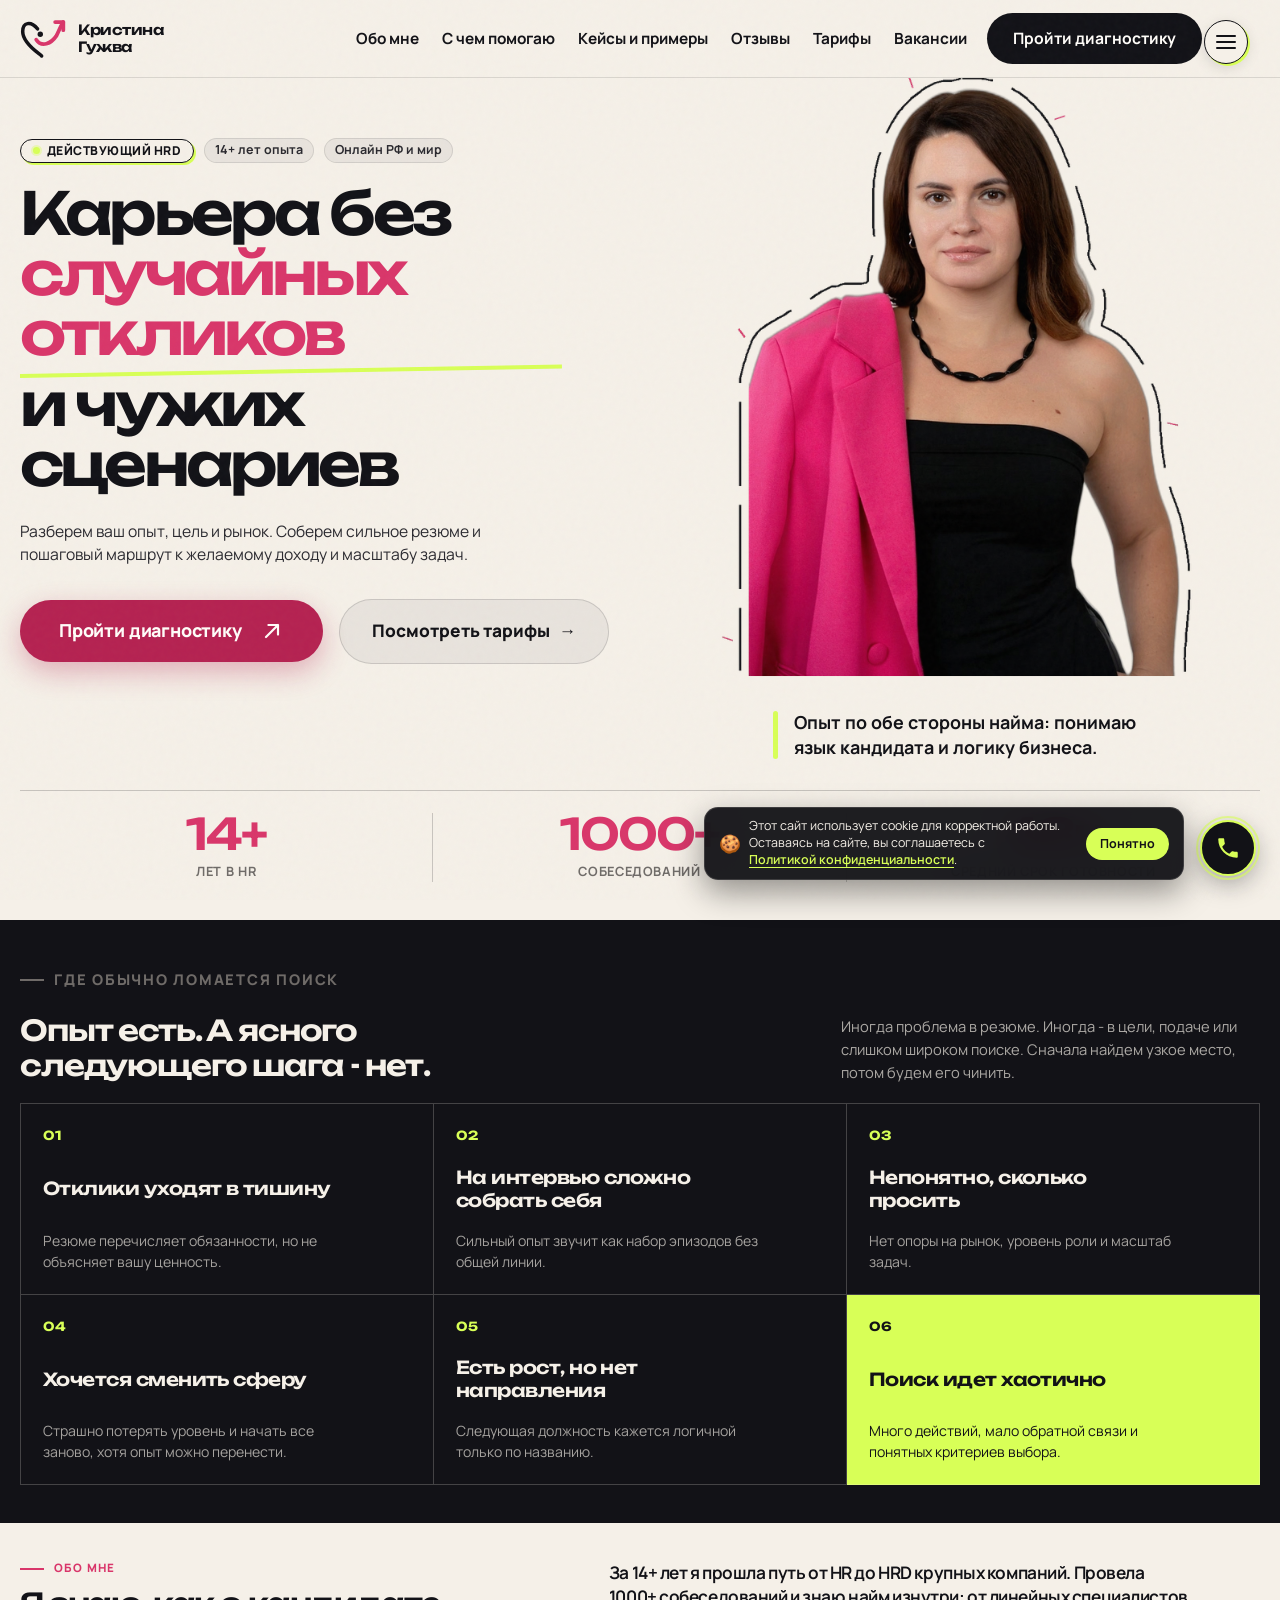
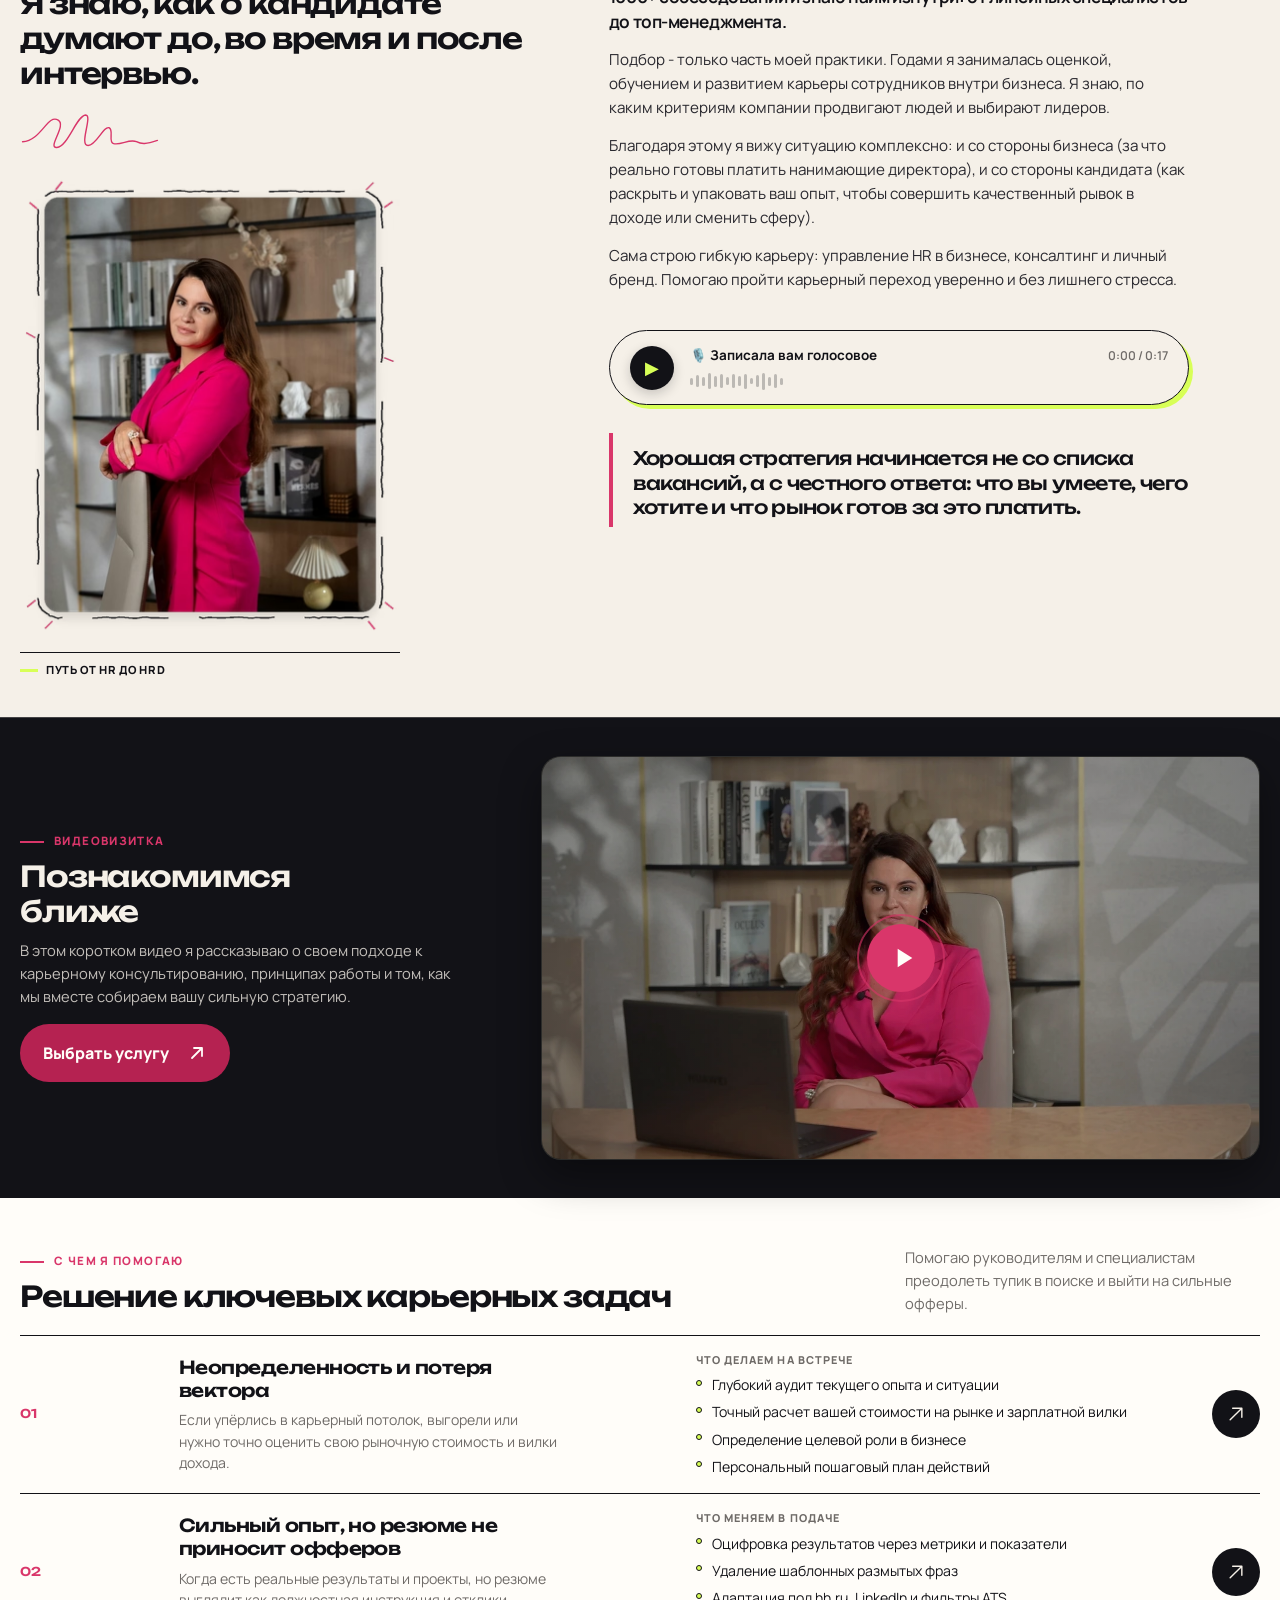
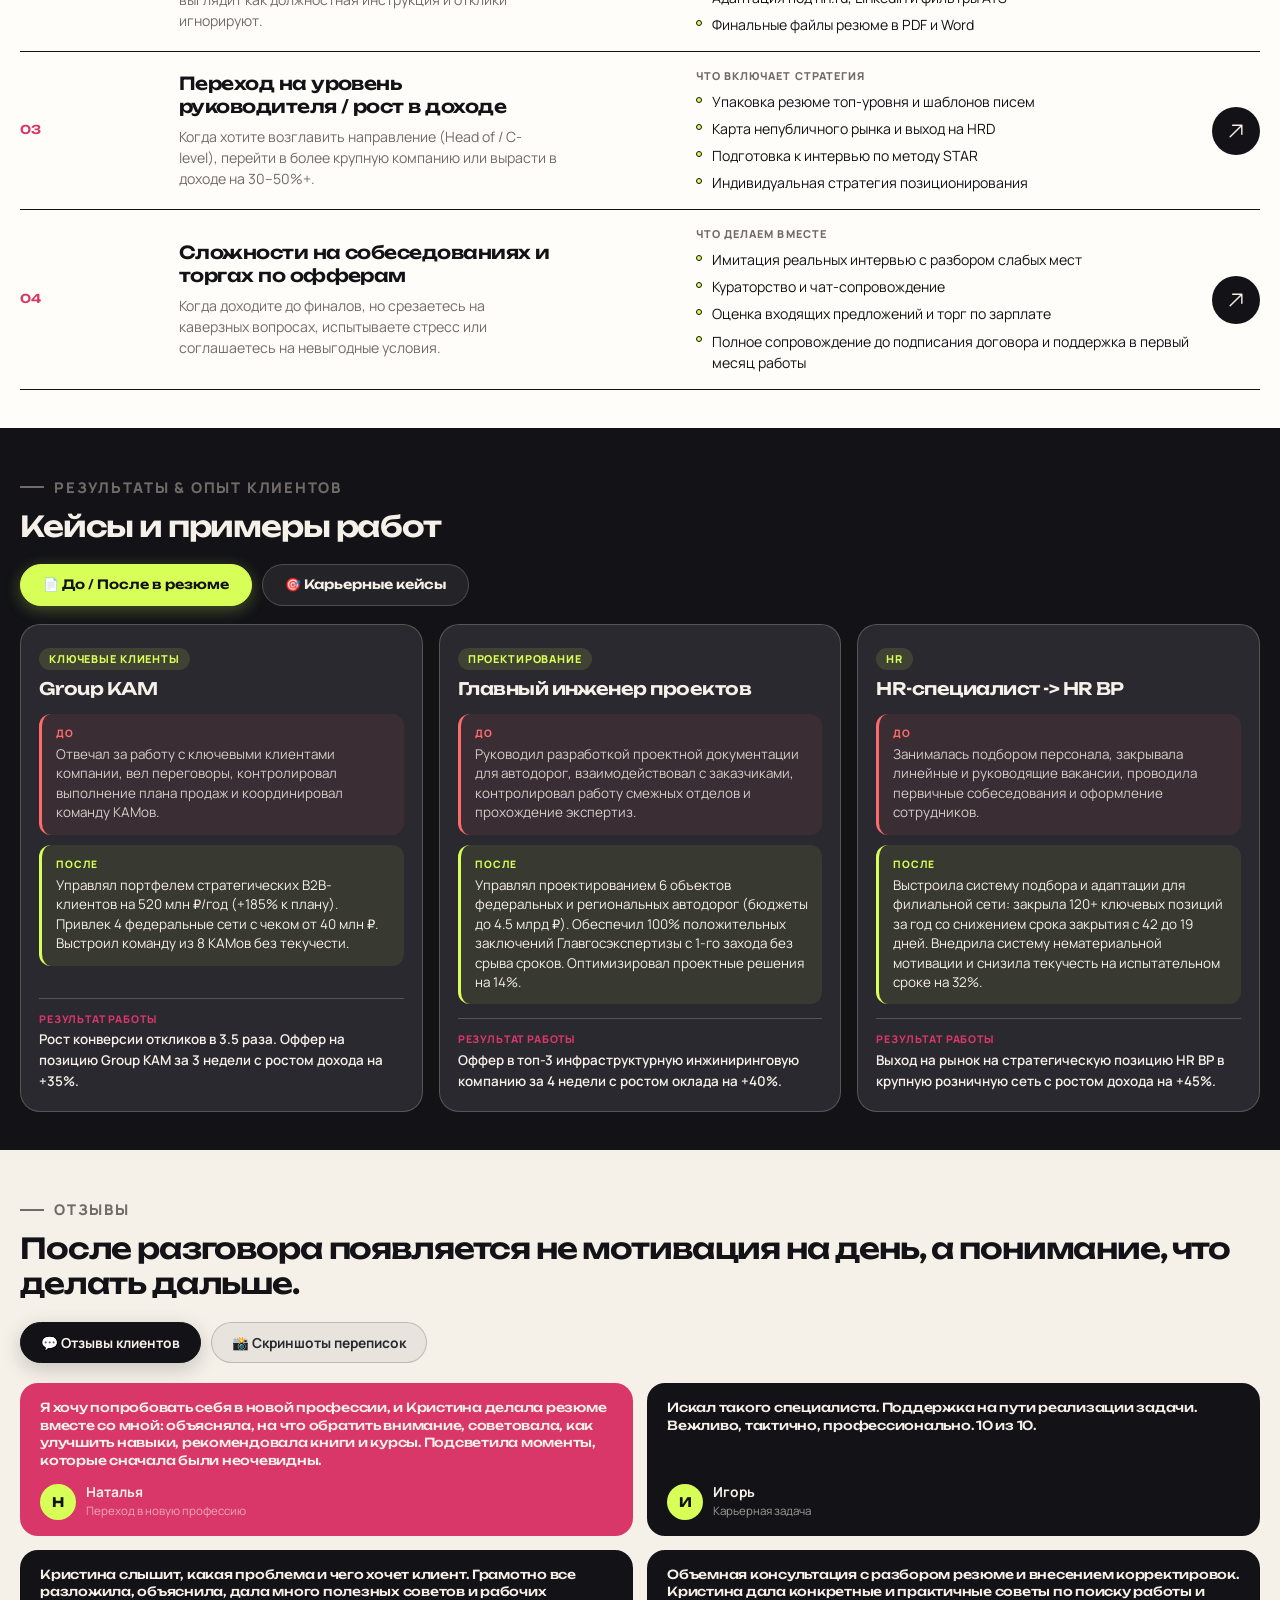
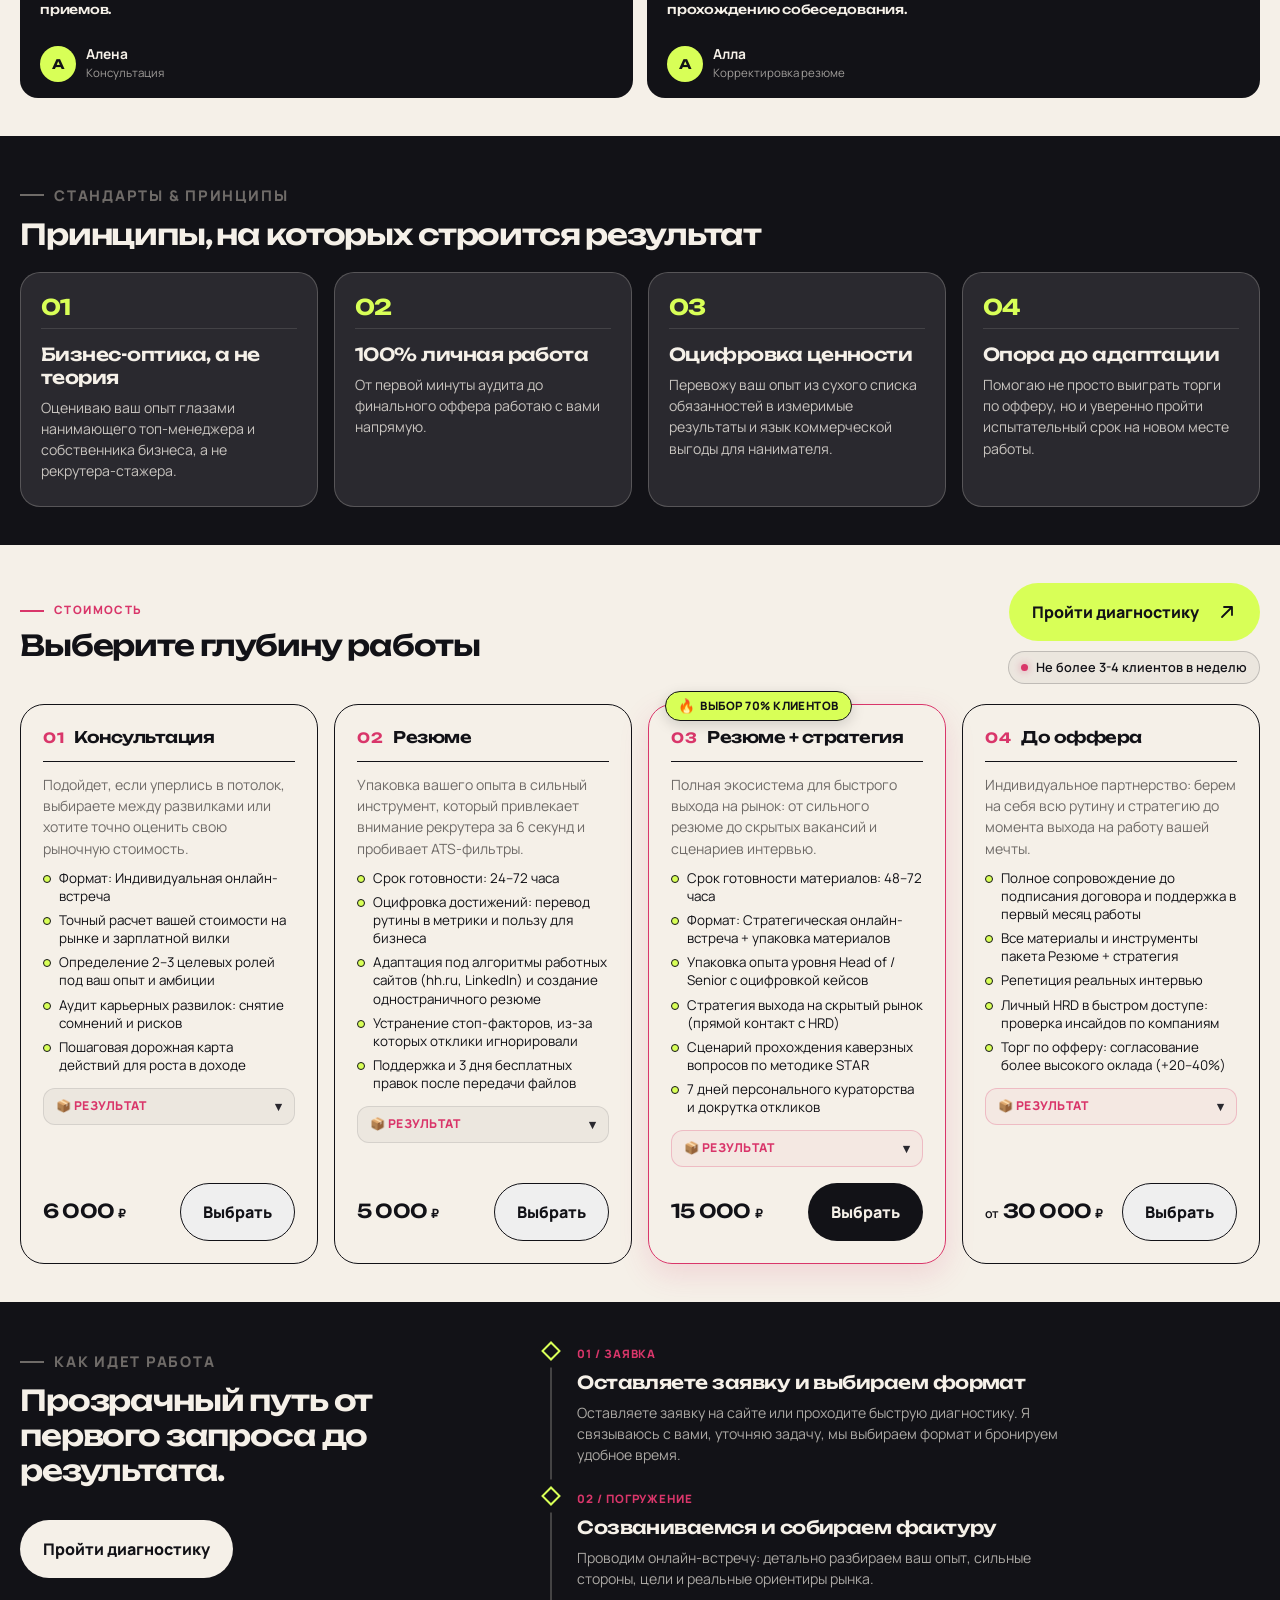
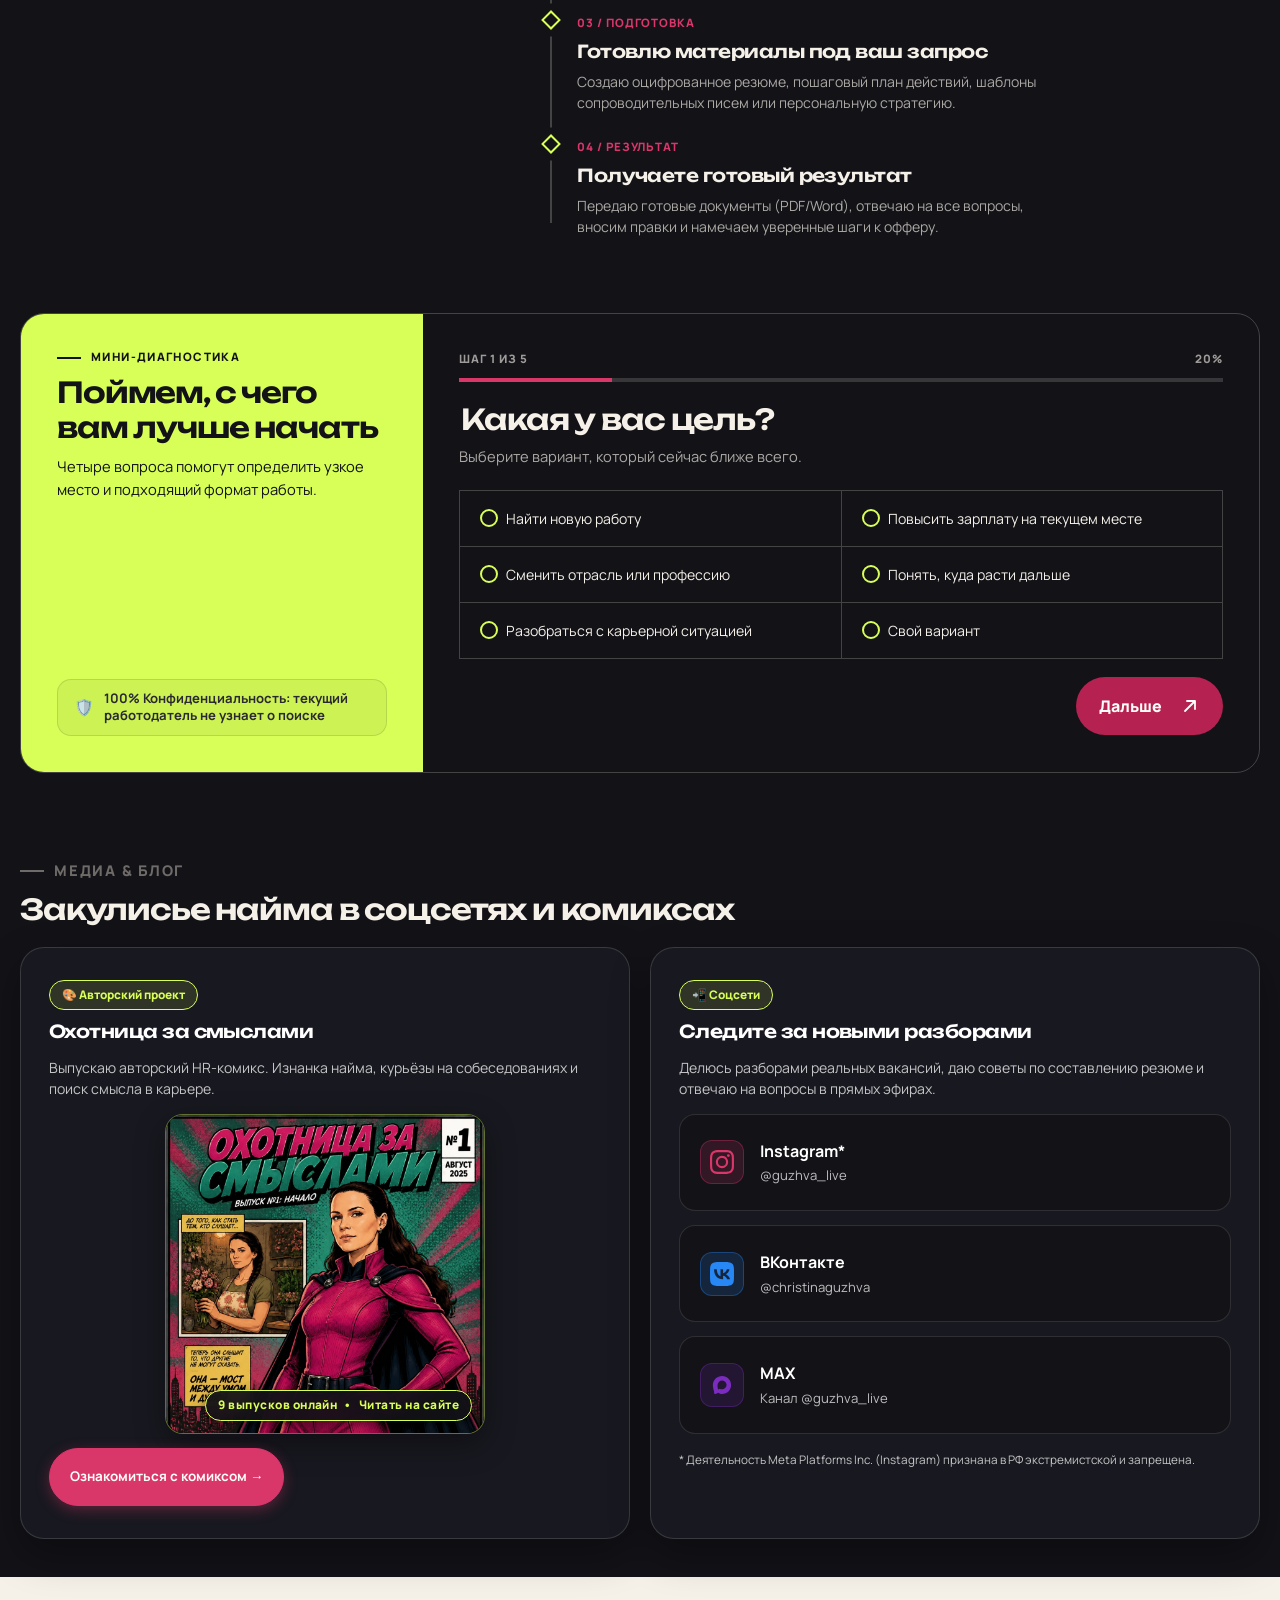
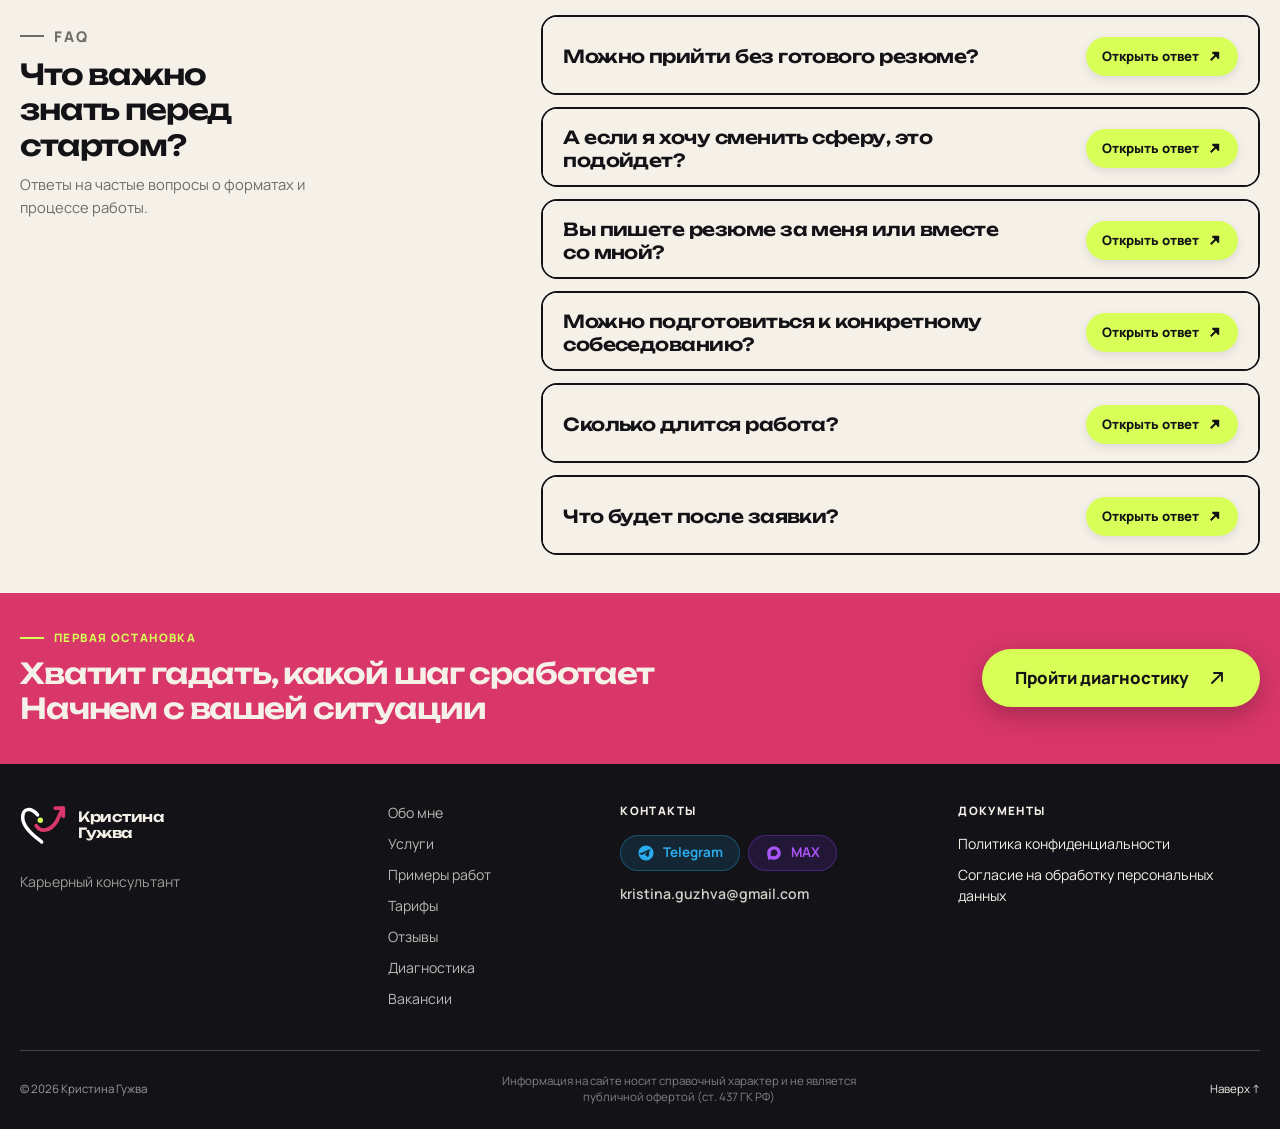
==== commit 79327cea: "Remove vacancies section block from index.html (keep separate vacancies.html page only)" ====
--- a/index.html
+++ b/index.html
@@ -854,91 +854,6 @@
       </div>
     </section>
 
-    
-    <!-- СЕКЦИЯ: КОМПАНИИ И ВАКАНСИИ В РАБОТЕ -->
-    <section class="vacancies-preview-section" id="vacancies" aria-labelledby="vacancies-title">
-      <div class="shell">
-        <div class="section-heading reveal">
-          <p class="eyebrow">Прямой подбор & Работодатели</p>
-          <h2 id="vacancies-title">Компании и вакансии в работе</h2>
-          <p class="section-desc">
-            Я подбираю специалистов и руководителей напрямую для проверенных компаний. Нажмите на компанию, чтобы посмотреть её открытые вакансии и откликнуться напрямую.
-          </p>
-        </div>
-
-        <div class="vacancies-preview-grid reveal">
-          
-          <!-- 1. DD Interior -->
-          <a href="vacancies.html#dd-interior" class="company-preview-card">
-            <div class="company-preview-logo-box">
-              <img src="assets/images/clients/dd-interior.webp" alt="DD Interior" width="160" height="60" loading="lazy">
-            </div>
-            <div class="company-preview-info">
-              <h3 class="company-preview-name">DD Interior</h3>
-              <p class="company-preview-industry">Премиальная мебель & интерьеры</p>
-            </div>
-            <div class="company-preview-bottom">
-              <span class="company-preview-loc">📍 Балашиха (МО)</span>
-              <span class="company-preview-badge"><span class="badge-dot"></span> Столяр • от 130 000 ₽</span>
-            </div>
-            <div class="company-preview-action">
-              <span>Смотреть вакансию</span>
-              <span aria-hidden="true">→</span>
-            </div>
-          </a>
-
-          <!-- 2. ООО «АСГАРД-Сервис» -->
-          <a href="vacancies.html#asgard-service" class="company-preview-card">
-            <div class="company-preview-logo-box">
-              <img src="assets/images/clients/asgard-service.webp" alt="ООО «АСГАРД-Сервис»" width="160" height="60" loading="lazy">
-            </div>
-            <div class="company-preview-info">
-              <h3 class="company-preview-name">ООО «АСГАРД-Сервис»</h3>
-              <p class="company-preview-industry">Промышленный инжиниринг & ТЭК</p>
-            </div>
-            <div class="company-preview-bottom">
-              <span class="company-preview-loc">📍 Москва / Командировки</span>
-              <span class="company-preview-badge"><span class="badge-dot"></span> Руководитель проектов • 200 000+ ₽</span>
-            </div>
-            <div class="company-preview-action">
-              <span>Смотреть вакансию</span>
-              <span aria-hidden="true">→</span>
-            </div>
-          </a>
-
-          <!-- 3. ООО «Пикник Сити» -->
-          <a href="vacancies.html#picnic-city" class="company-preview-card">
-            <div class="company-preview-logo-box logo-dark-theme">
-              <img src="assets/images/clients/picnic-city.webp" alt="ООО «Пикник Сити»" width="160" height="60" loading="lazy">
-            </div>
-            <div class="company-preview-info">
-              <h3 class="company-preview-name">ООО «Пикник Сити»</h3>
-              <p class="company-preview-industry">Загородный отдых & туризм</p>
-            </div>
-            <div class="company-preview-bottom">
-              <span class="company-preview-loc">📍 Москва</span>
-              <span class="company-preview-badge"><span class="badge-dot"></span> Маркетолог • 120 000 – 180 000 ₽</span>
-            </div>
-            <div class="company-preview-action">
-              <span>Смотреть вакансию</span>
-              <span aria-hidden="true">→</span>
-            </div>
-          </a>
-
-        </div>
-
-        <div class="vacancies-preview-cta-row reveal">
-          <a href="vacancies.html" class="btn btn-primary btn-vacancies-all">
-            <span>Все актуальные вакансии (3)</span>
-            <span aria-hidden="true">→</span>
-          </a>
-          <p class="vacancies-preview-hint">
-            💡 Ищете работу в другой сфере? <a href="#prices">Запишитесь на карьерную консультацию</a> или пришлите резюме в закрытый кадровый резерв.
-          </p>
-        </div>
-      </div>
-    </section>
-
     <section class="reviews-section" id="reviews" aria-labelledby="reviews-title">
       <div class="shell">
         <div class="reviews-heading reveal">
@@ -2001,6 +1916,6 @@
   <noscript><div class="noscript-note">Для работы функций сайта нужен JavaScript.</div></noscript>
   <script src="js/vacancies-data.js?v=2" defer></script>
   <script src="js/main.js?v=39" defer></script>
-  <script src="js/snowflake-trail.js?v=2" defer></script>
+  <script src="js/snowflake-trail.js?v=3" defer></script>
 </body>
 </html>
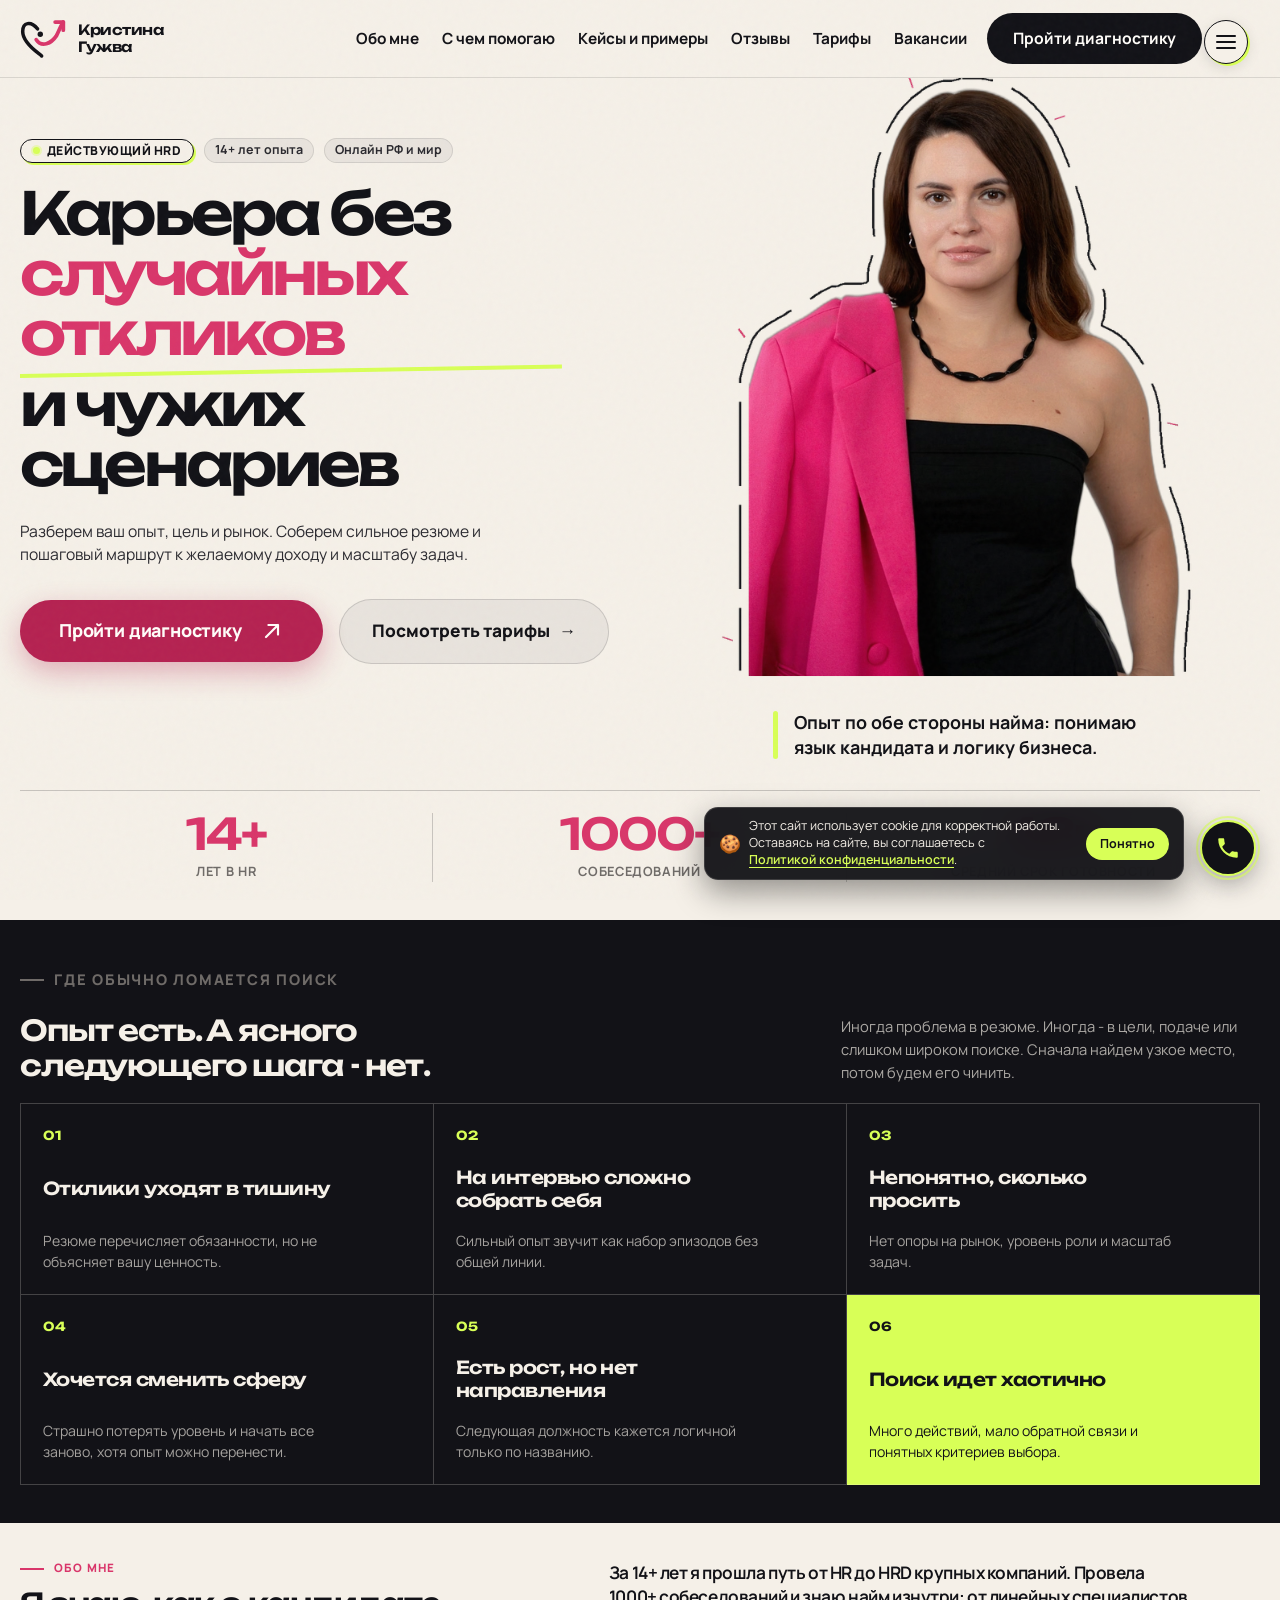
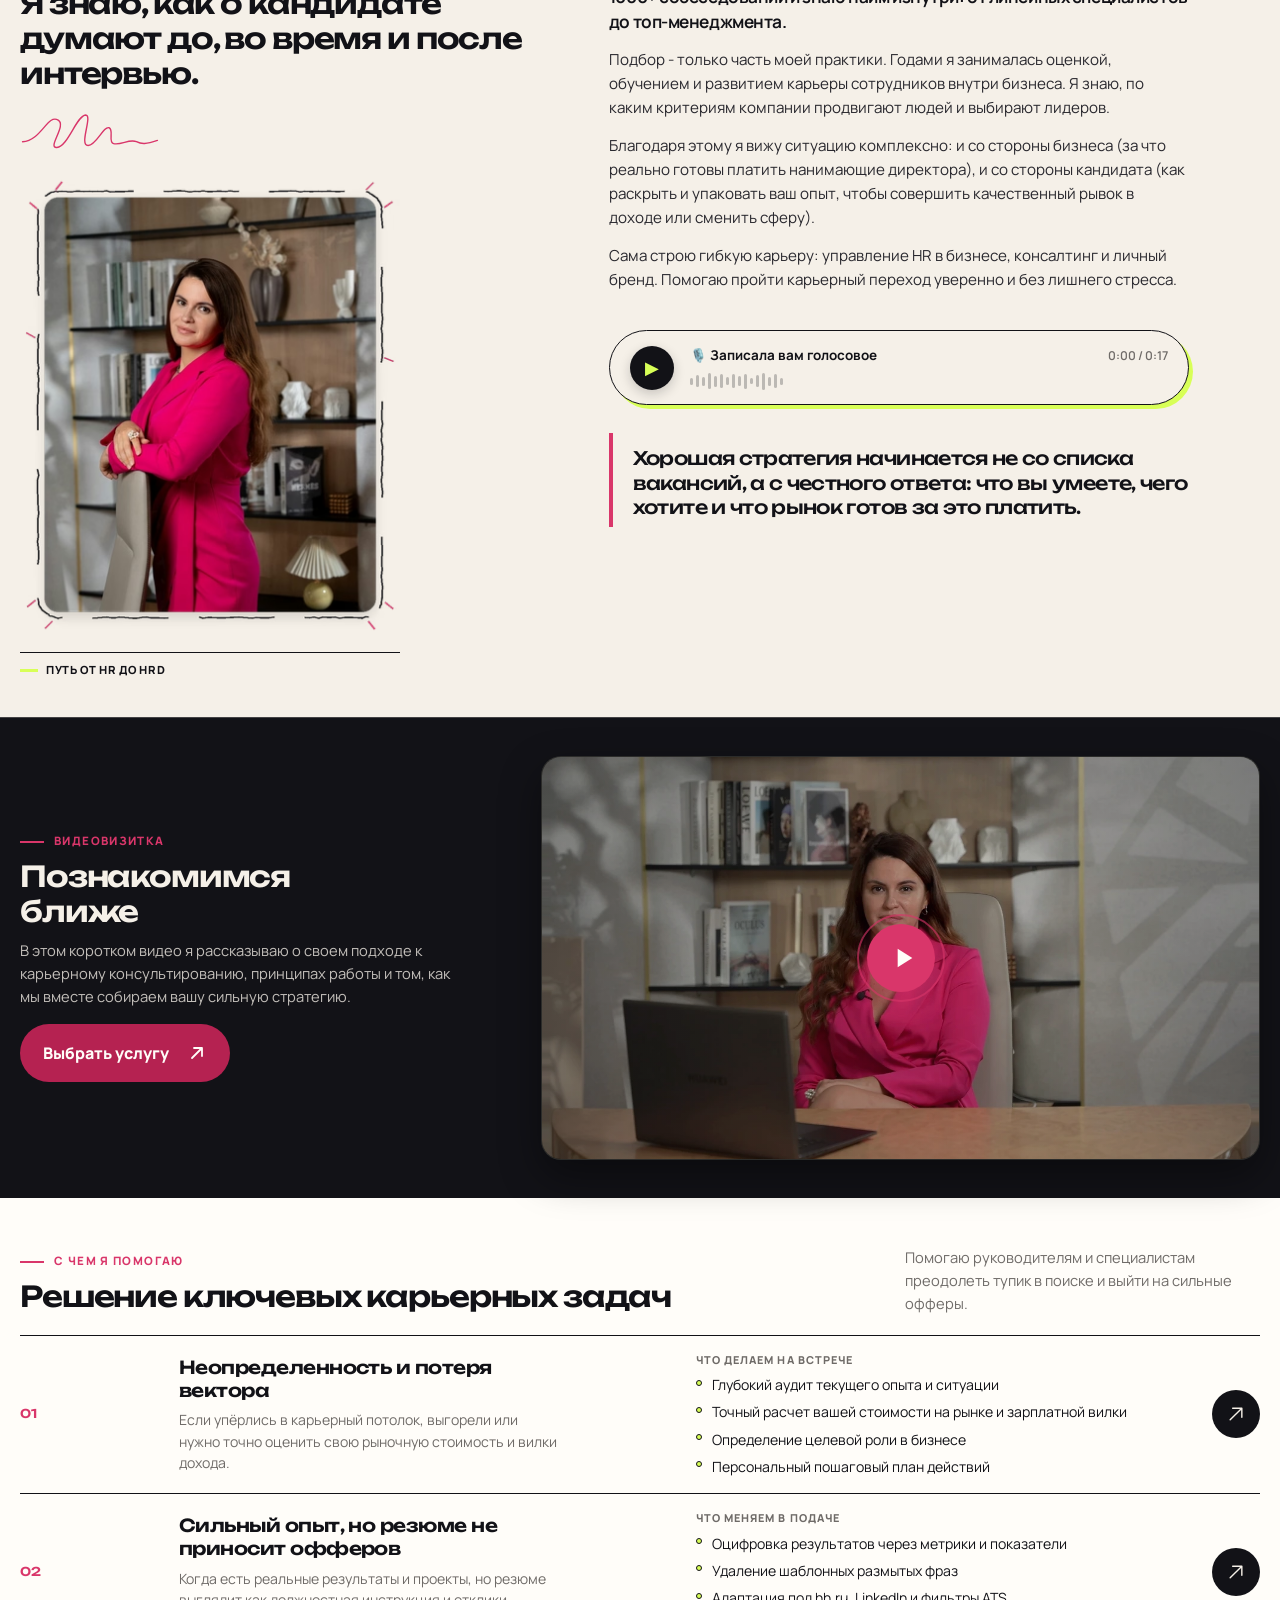
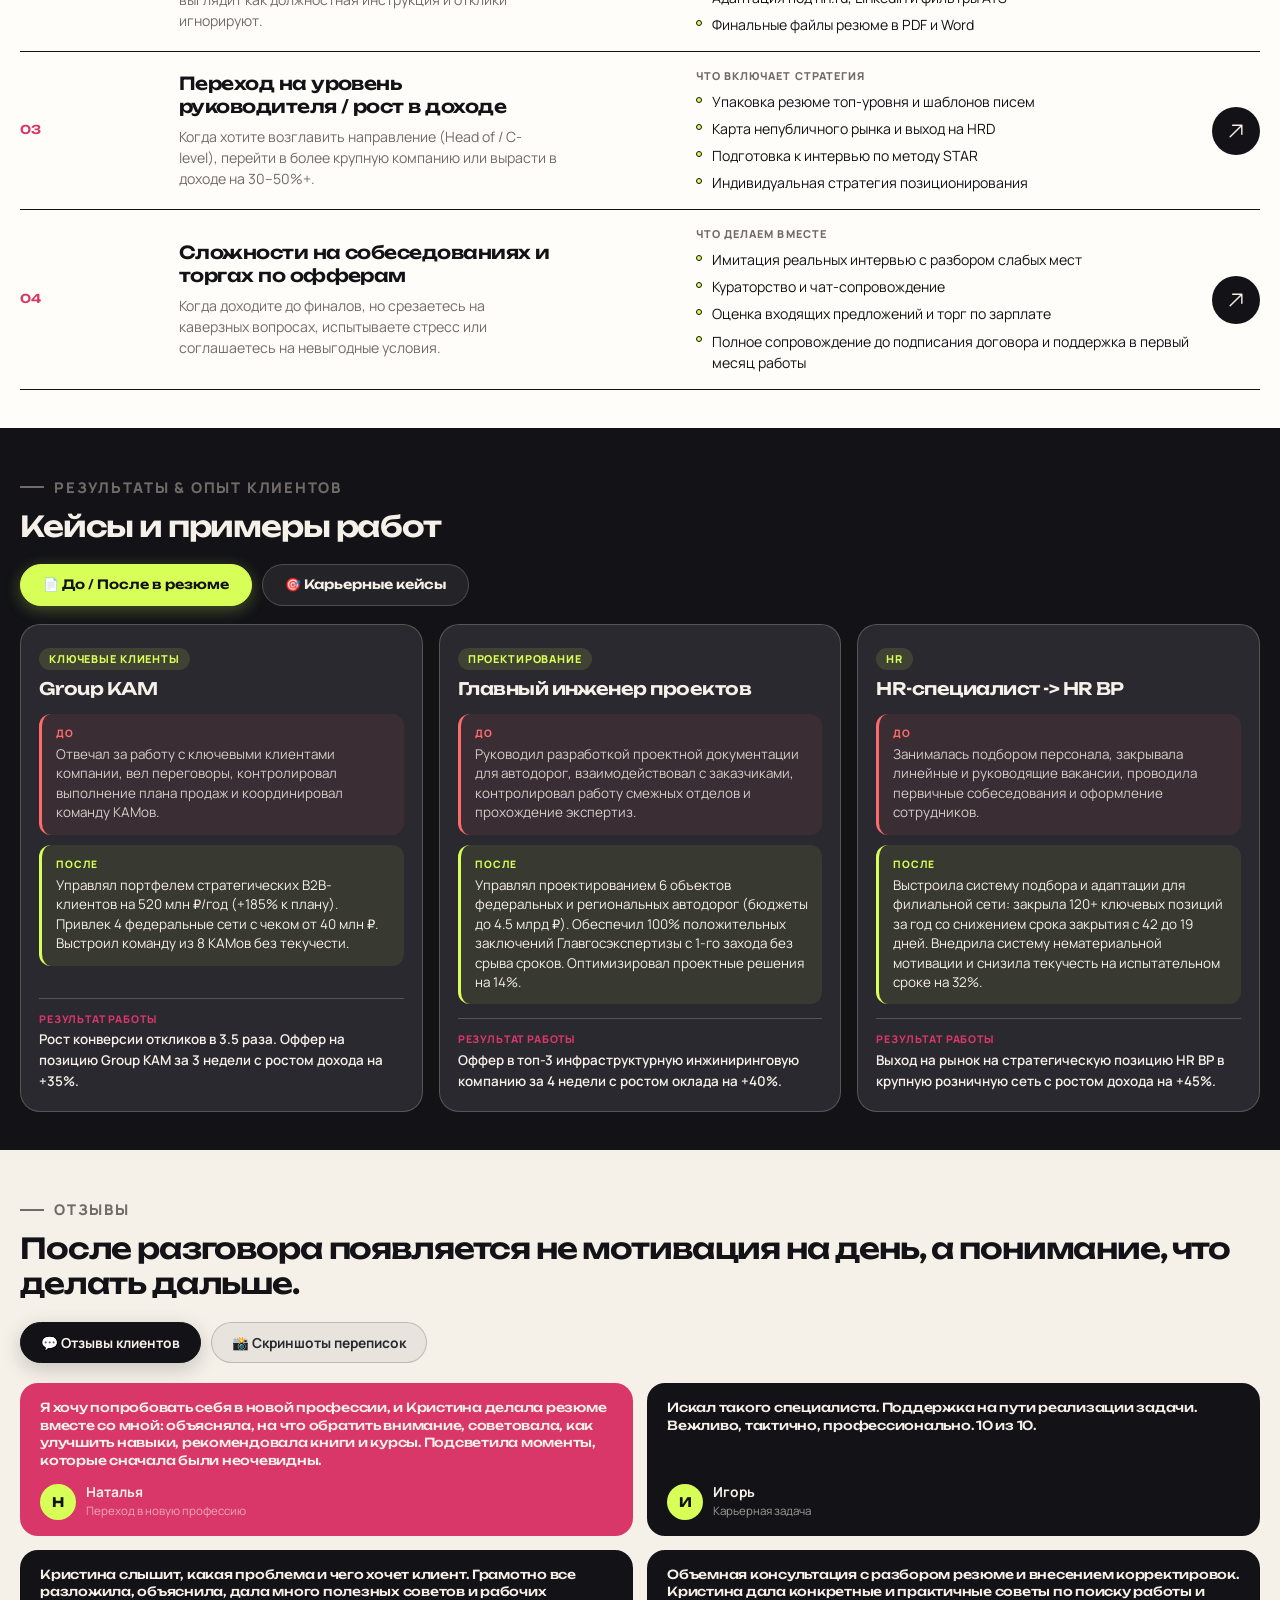
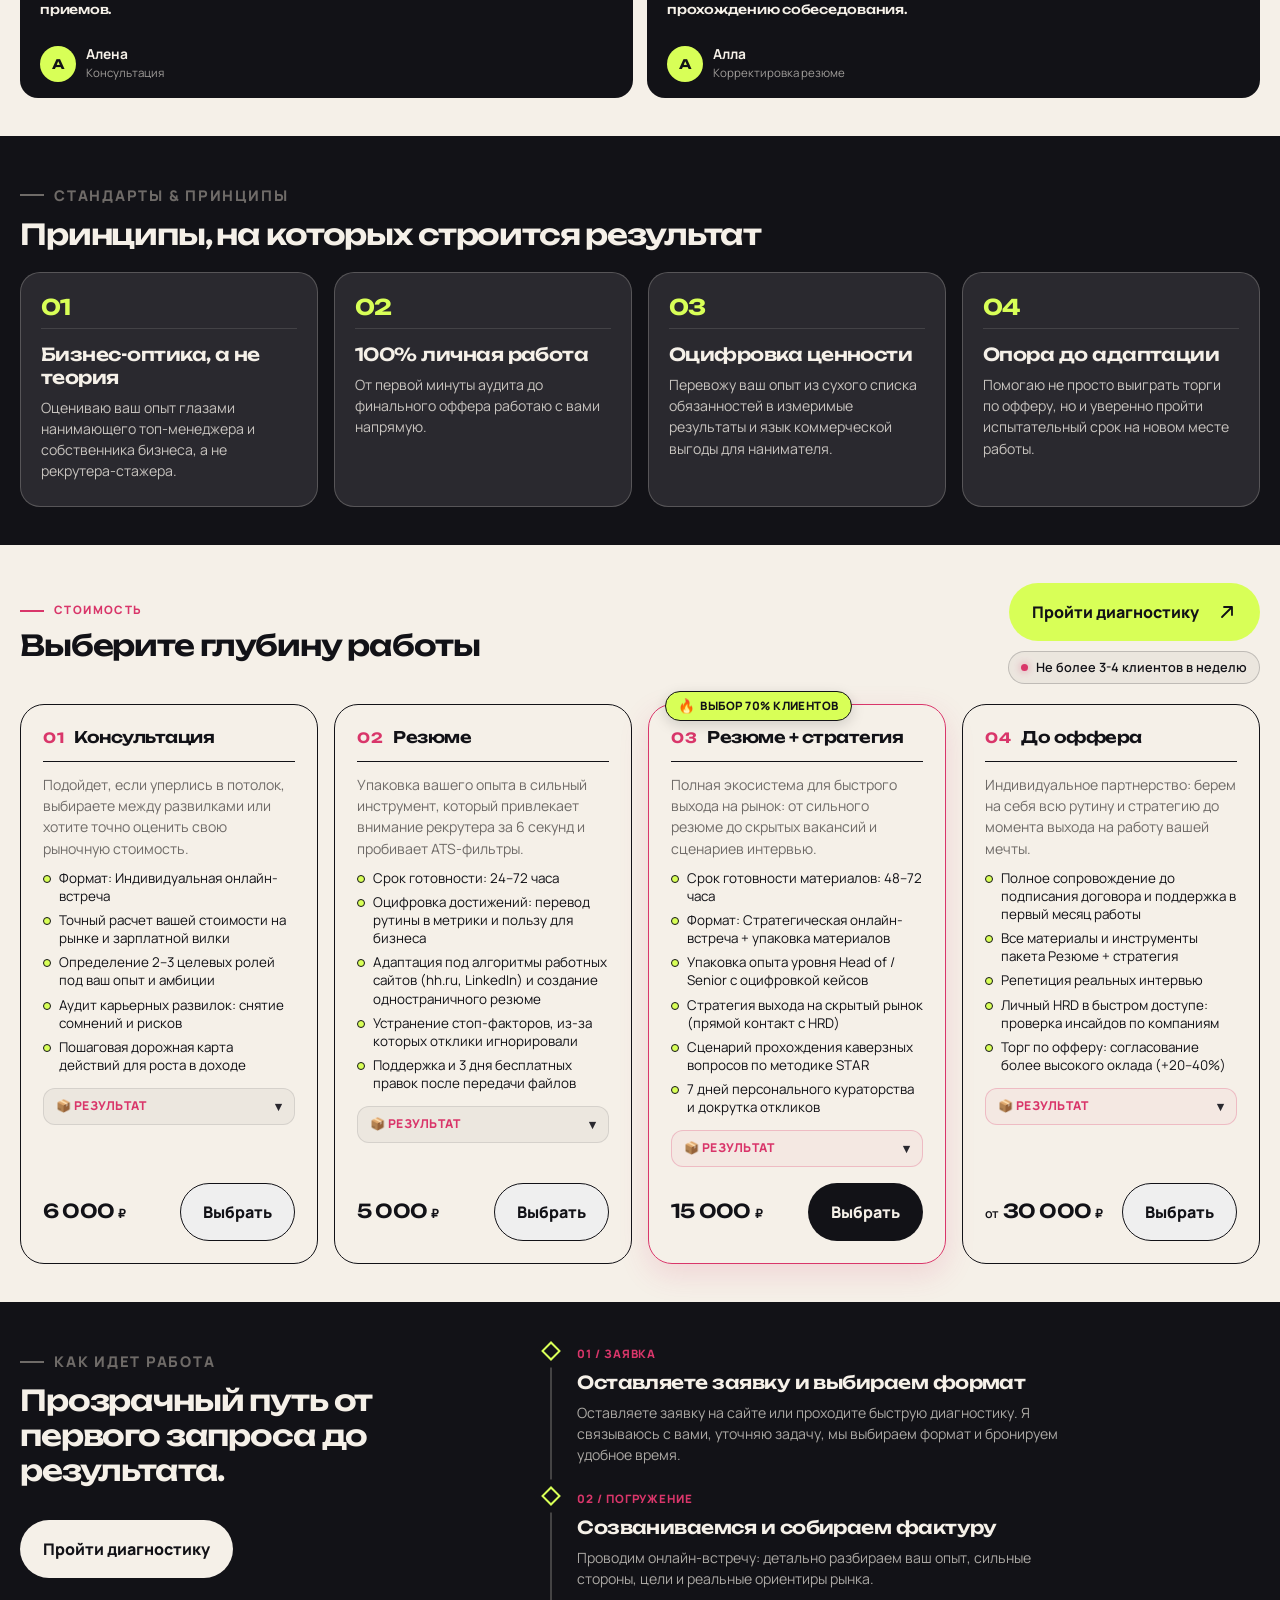
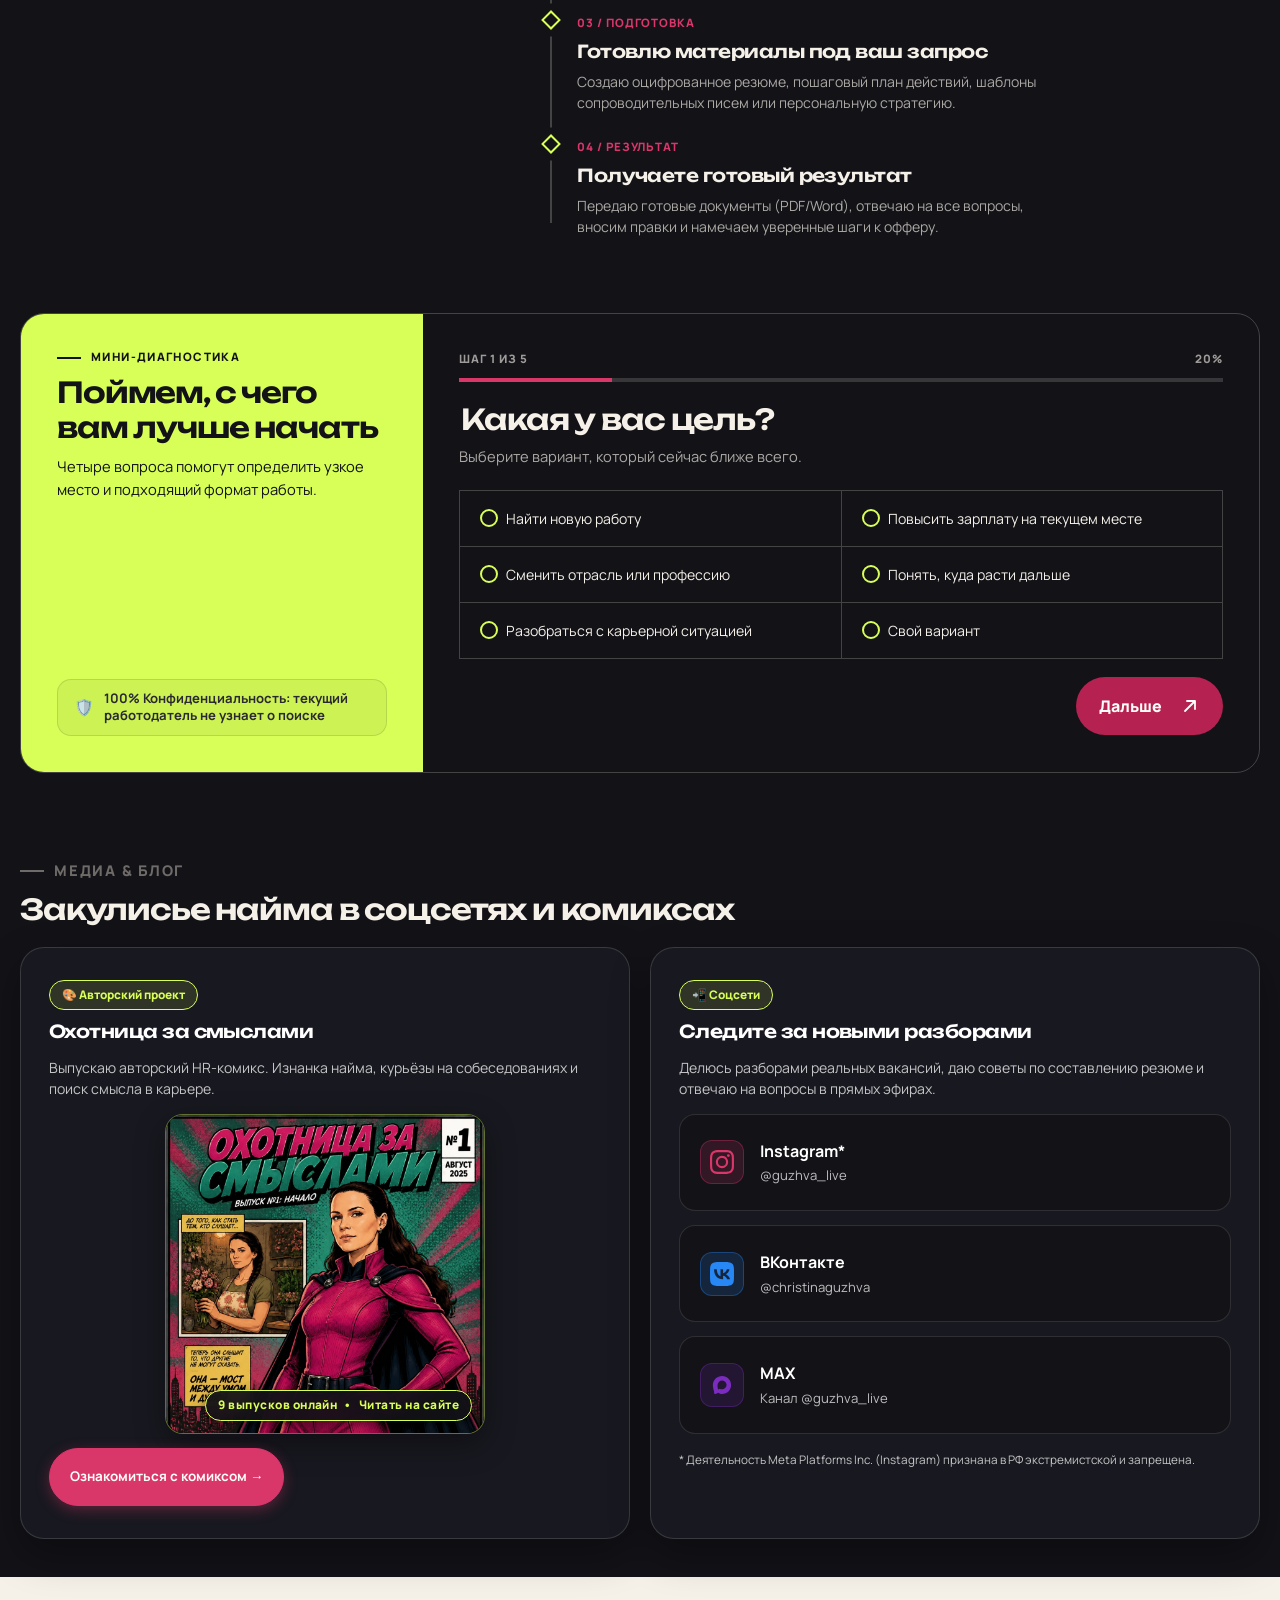
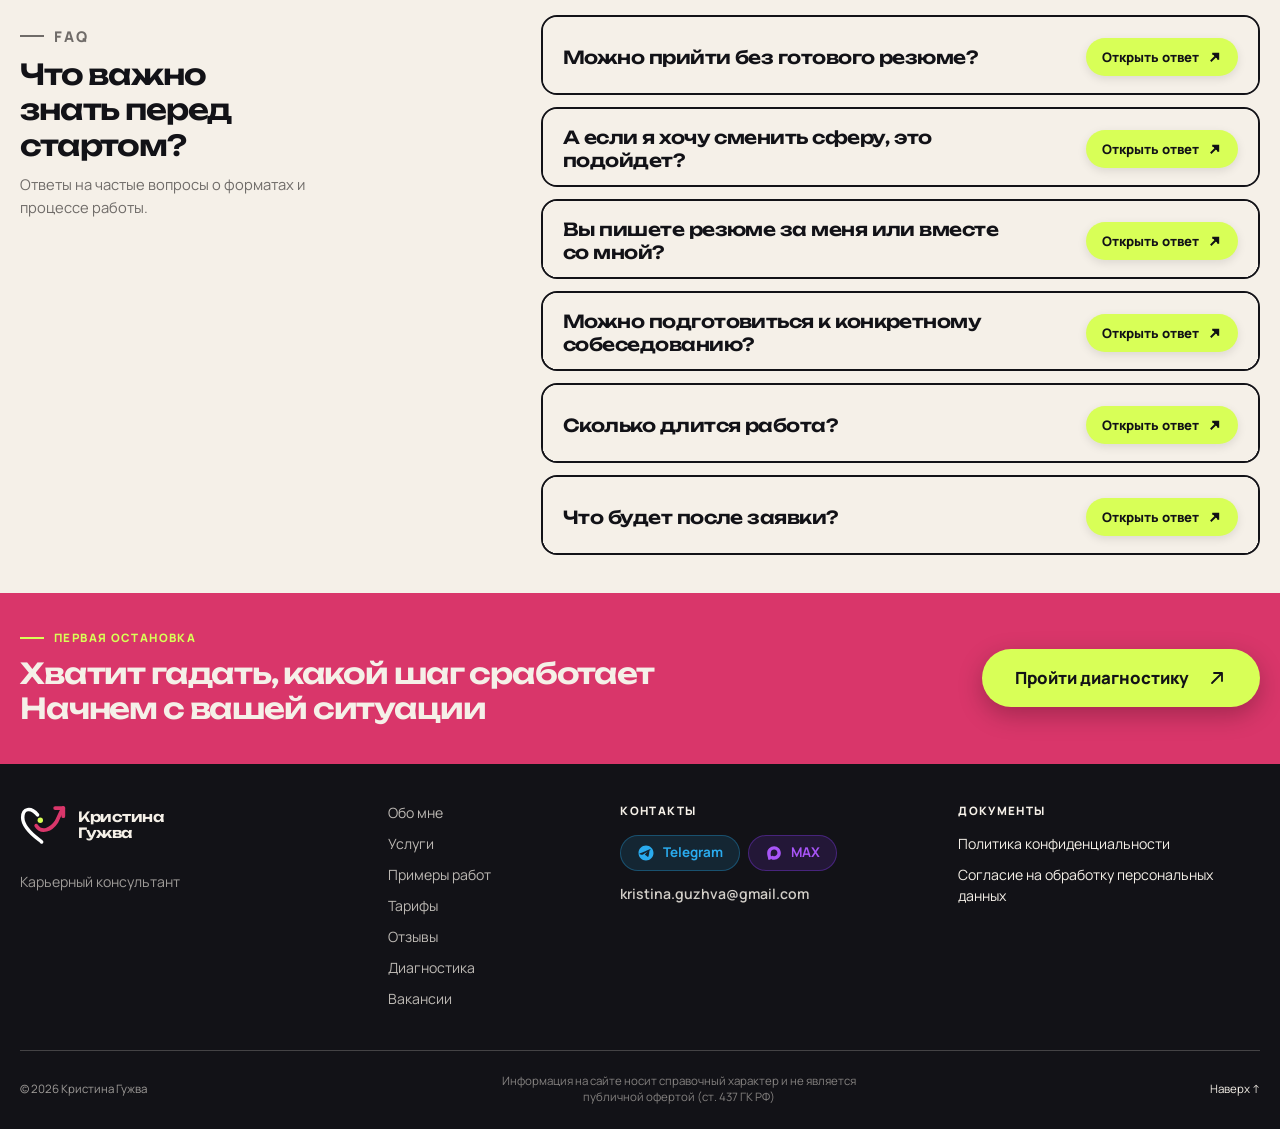
==== commit 9329013b: "Smooth, fluid animation transition for FAQ shutter cards in 'Что важно знать'" ====
--- a/index.html
+++ b/index.html
@@ -31,7 +31,7 @@
 
   <link rel="preload" href="assets/fonts/manrope-cyrillic.woff2" as="font" type="font/woff2" crossorigin>
   <link rel="preload" href="assets/fonts/unbounded-cyrillic.woff2" as="font" type="font/woff2" crossorigin>
-  <link rel="stylesheet" href="css/styles.css?v=45">
+  <link rel="stylesheet" href="css/styles.css?v=46">
 
   <!-- Yandex.Metrika counter -->
   <script type="text/javascript">
@@ -1915,7 +1915,7 @@
 
   <noscript><div class="noscript-note">Для работы функций сайта нужен JavaScript.</div></noscript>
   <script src="js/vacancies-data.js?v=2" defer></script>
-  <script src="js/main.js?v=39" defer></script>
+  <script src="js/main.js?v=40" defer></script>
   <script src="js/snowflake-trail.js?v=3" defer></script>
 </body>
 </html>
--- a/css/styles.css
+++ b/css/styles.css
@@ -3538,10 +3538,11 @@
   border: 2px solid var(--ink);
   overflow: hidden;
   box-shadow: none;
-  transition: height 0.45s cubic-bezier(0.16, 1, 0.3, 1), box-shadow 0.35s var(--ease), border-color 0.35s var(--ease);
+  transition: height 0.55s cubic-bezier(0.22, 1, 0.36, 1), box-shadow 0.35s var(--ease), border-color 0.35s var(--ease);
   cursor: pointer;
   user-select: none;
   box-sizing: border-box;
+  will-change: height;
 }
 
 .faq-answer-layer {
@@ -3556,6 +3557,15 @@
   background: #ffffff;
   color: var(--ink);
   box-sizing: border-box;
+  opacity: 0;
+  transform: translateY(6px);
+  transition: opacity 0.25s ease, transform 0.25s ease;
+}
+
+.faq-shutter-card.is-open .faq-answer-layer {
+  opacity: 1;
+  transform: translateY(0);
+  transition: opacity 0.45s cubic-bezier(0.22, 1, 0.36, 1) 0.08s, transform 0.45s cubic-bezier(0.22, 1, 0.36, 1) 0.08s;
 }
 
 .faq-answer-content {
@@ -3615,7 +3625,10 @@
   background: var(--paper);
   border-radius: 14px;
   box-sizing: border-box;
-  transition: transform 0.5s cubic-bezier(0.16, 1, 0.3, 1), box-shadow 0.3s ease;
+  opacity: 1;
+  transform: translateX(0);
+  transition: transform 0.52s cubic-bezier(0.22, 1, 0.36, 1), opacity 0.35s ease, box-shadow 0.3s ease;
+  will-change: transform, opacity;
 }
 
 .faq-question-shutter h3 {
@@ -3675,8 +3688,11 @@
 }
 
 .faq-shutter-card.is-open .faq-question-shutter {
-  transform: translateX(102%);
+  transform: translateX(100%);
+  opacity: 0;
+  pointer-events: none;
   box-shadow: -10px 0 30px rgba(0, 0, 0, 0.15);
+  transition: transform 0.58s cubic-bezier(0.22, 1, 0.36, 1), opacity 0.42s cubic-bezier(0.22, 1, 0.36, 1), box-shadow 0.35s ease;
 }
 
 /* Final CTA (Clean & Unified) */
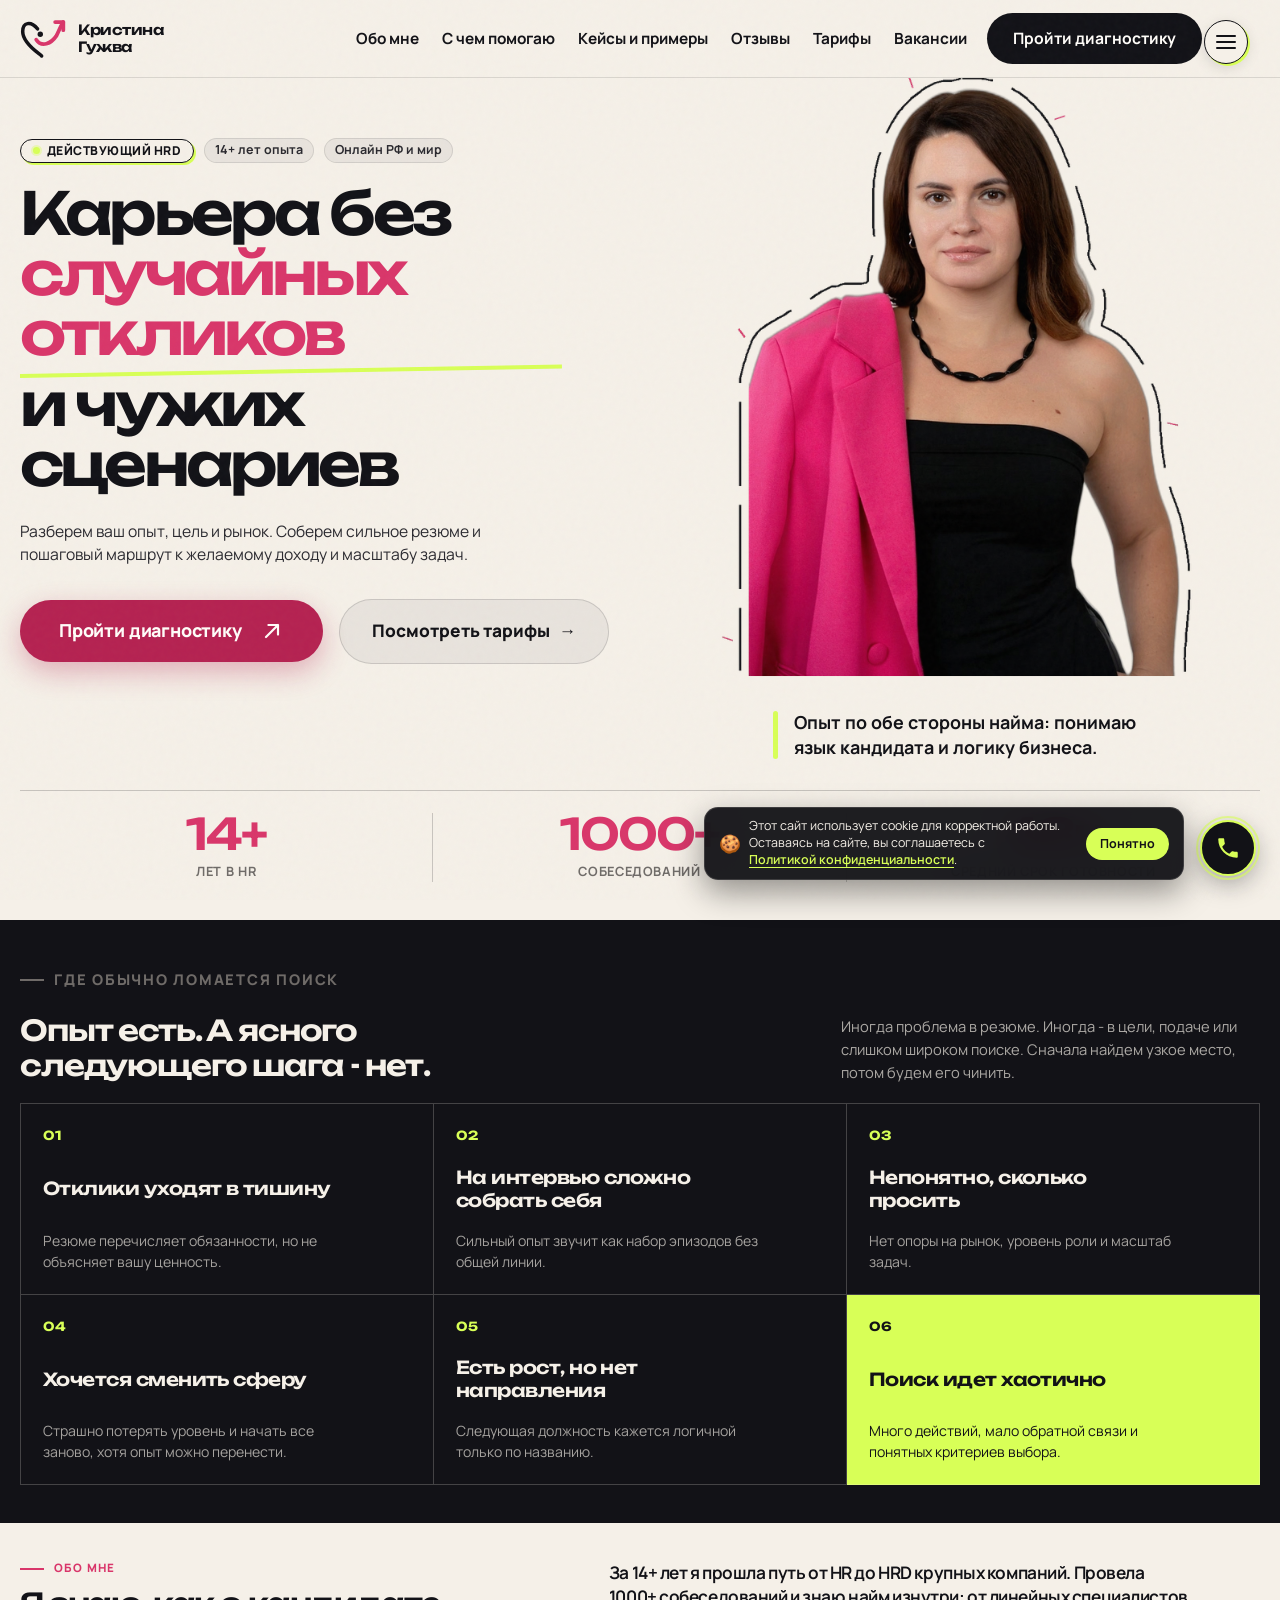
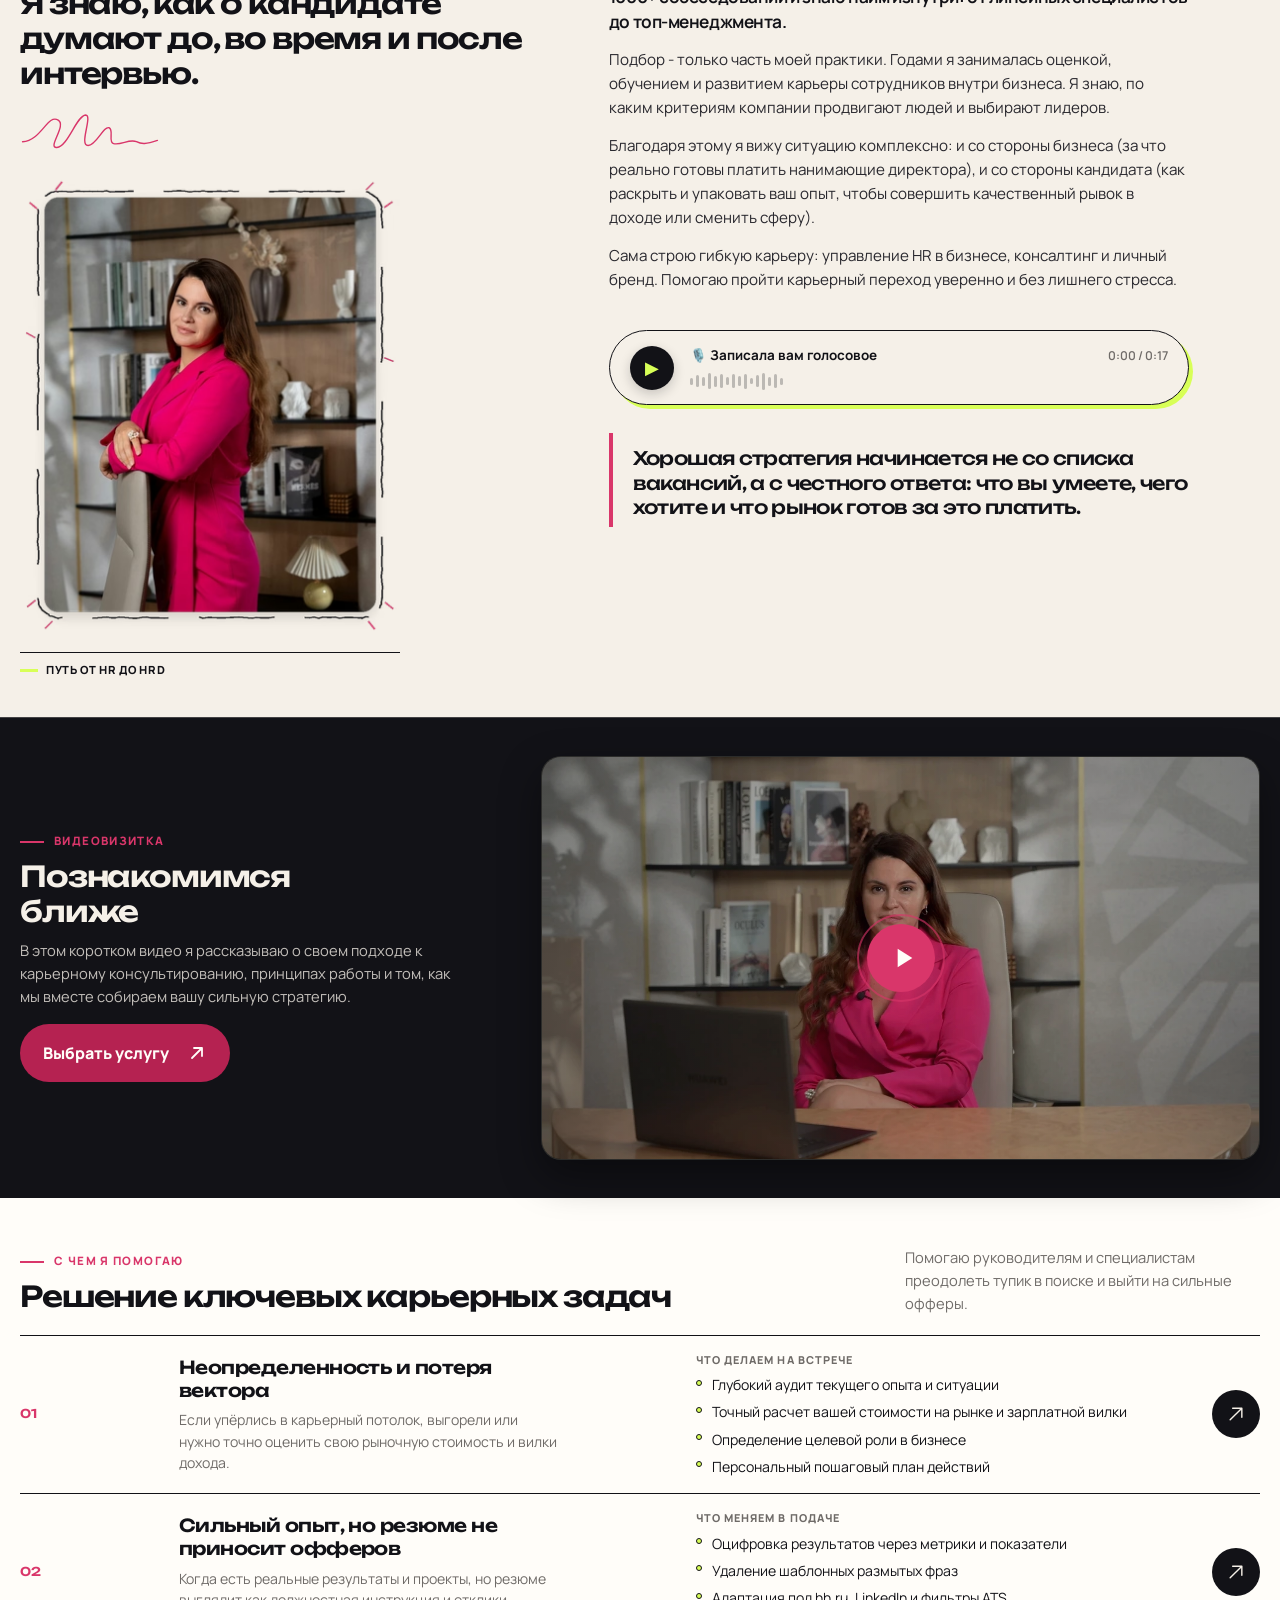
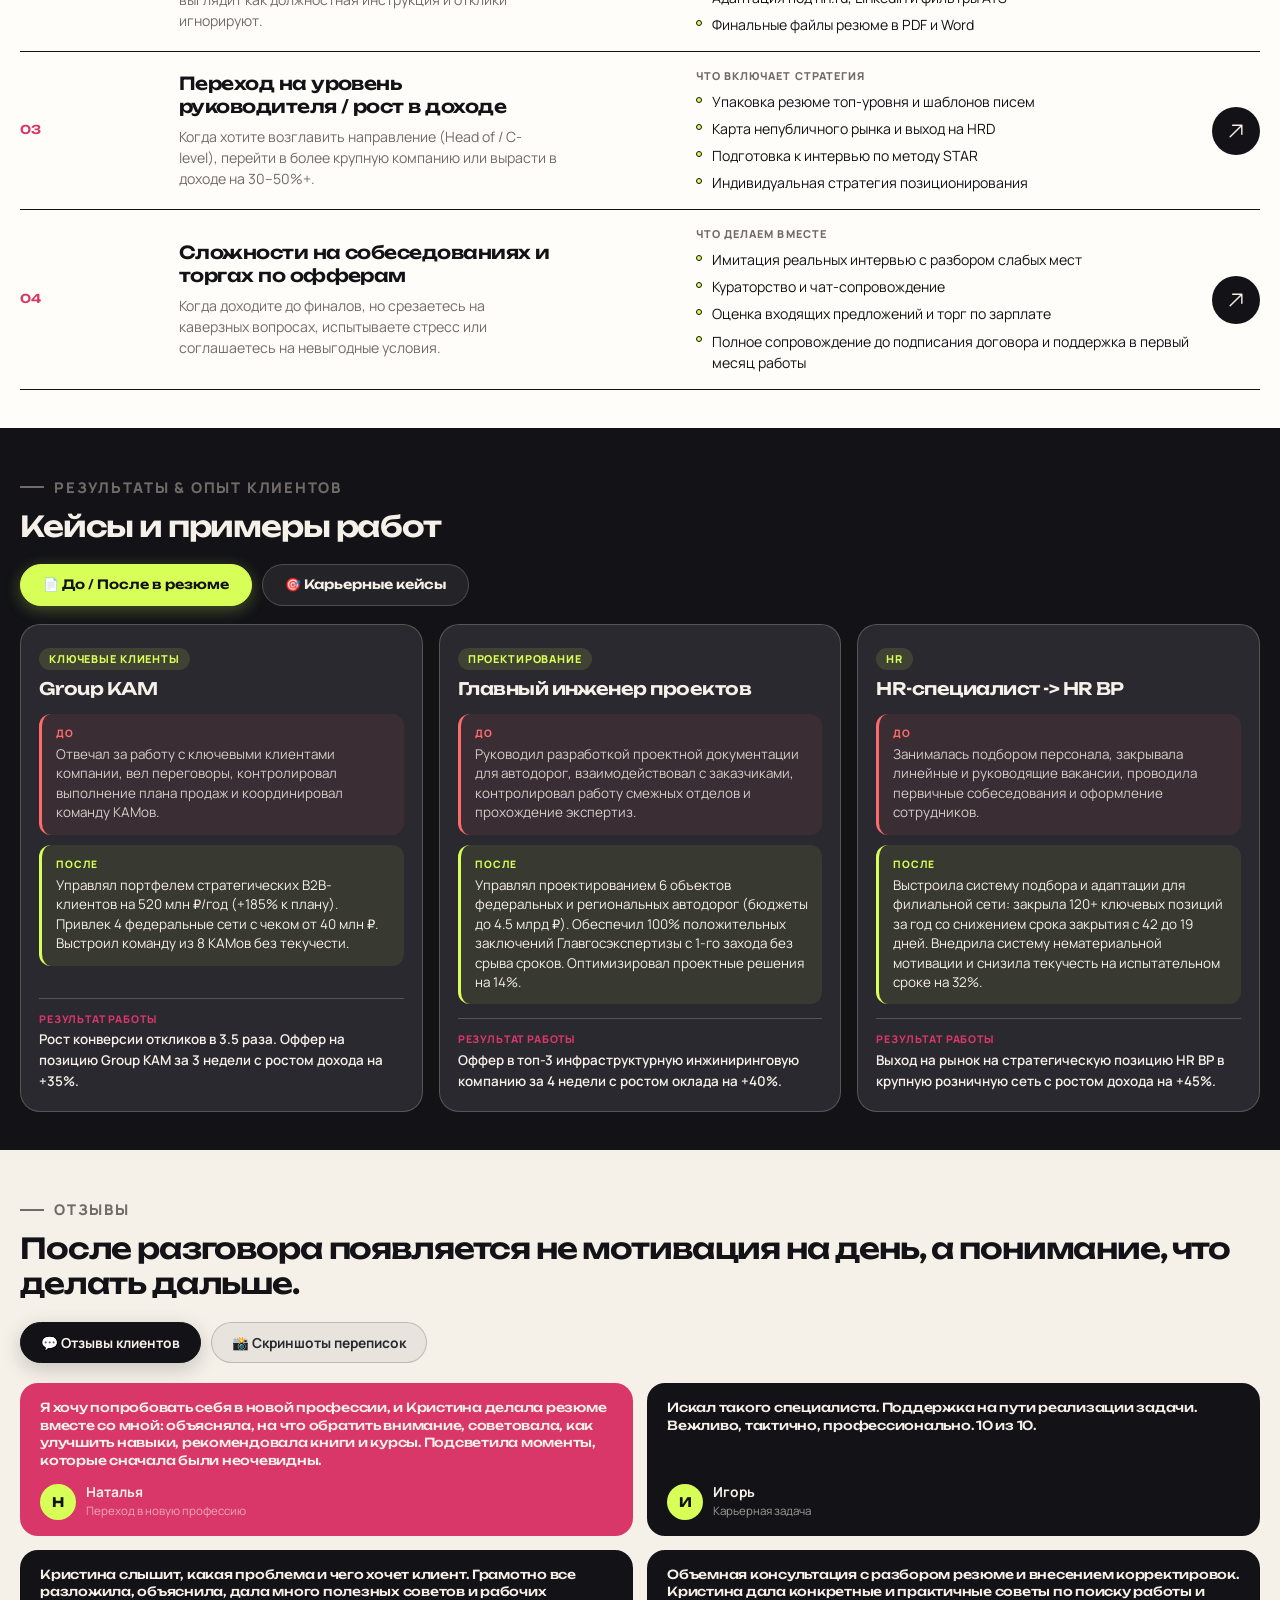
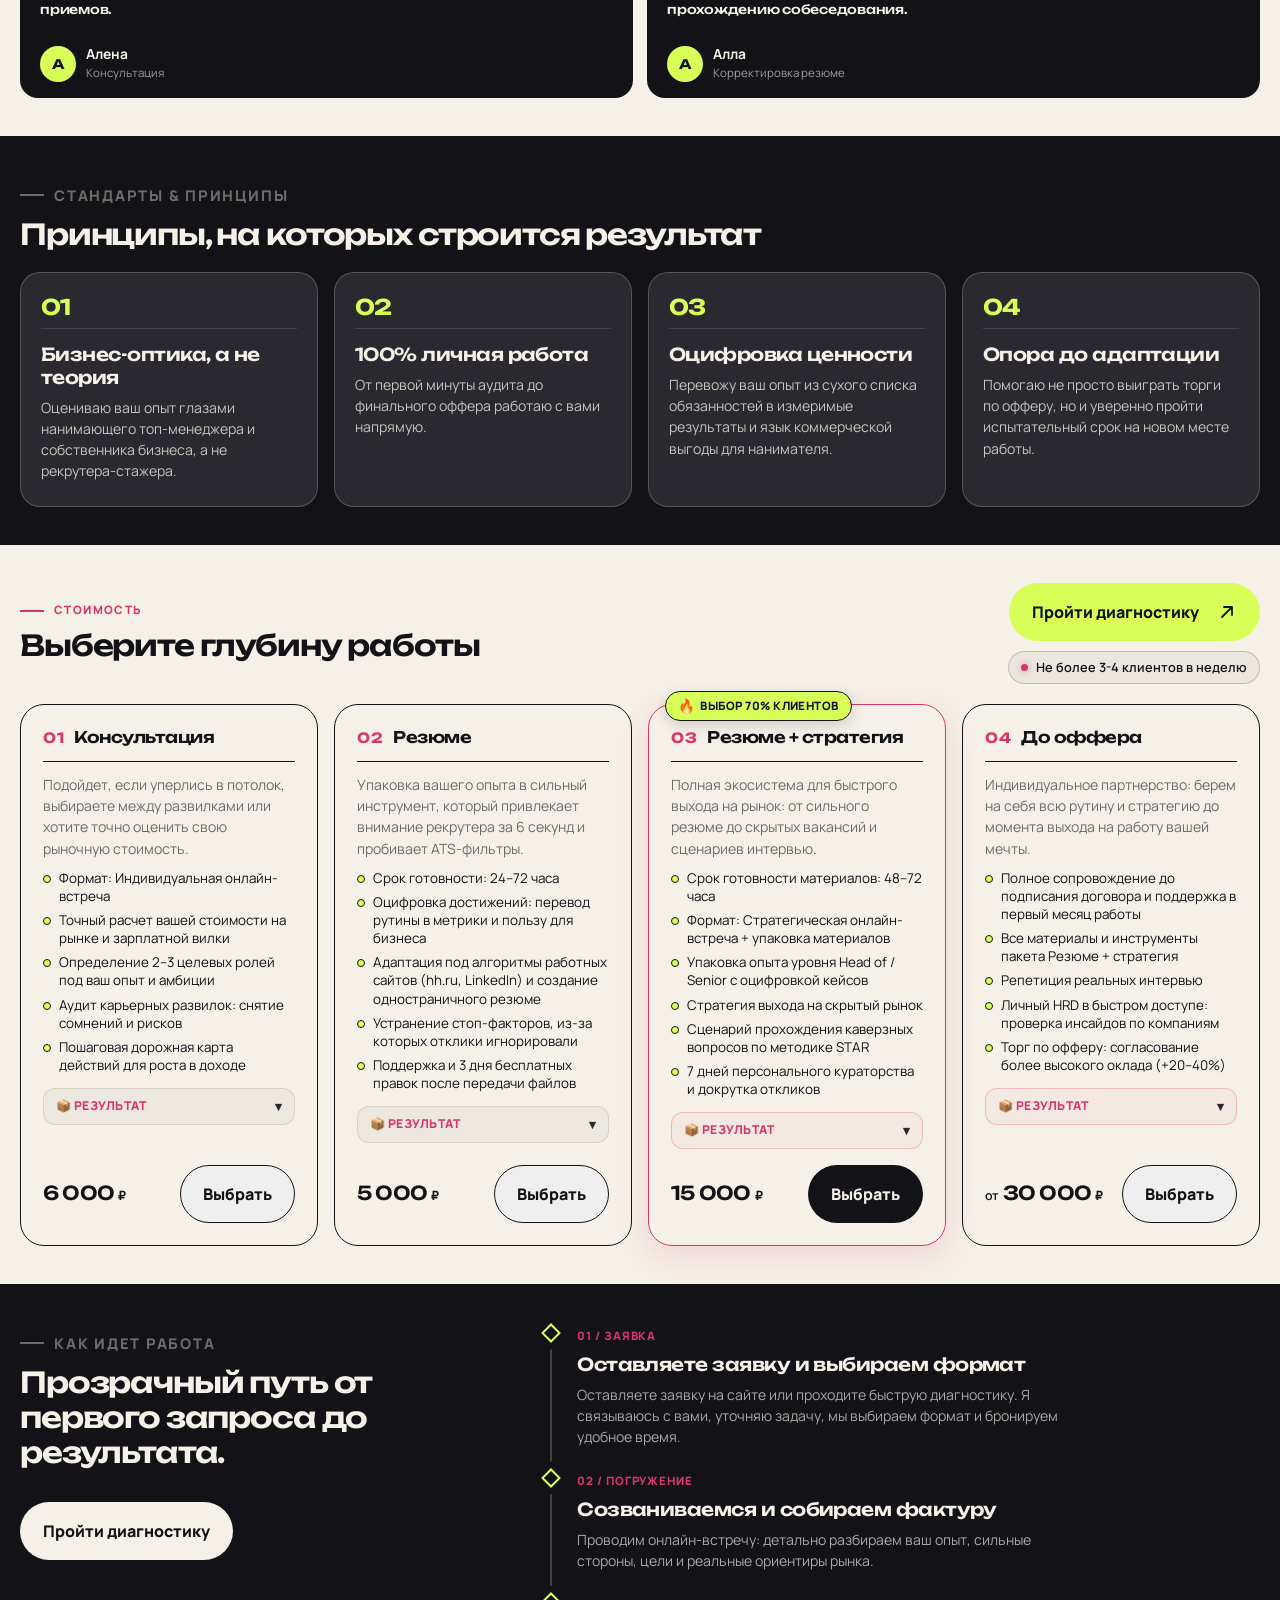
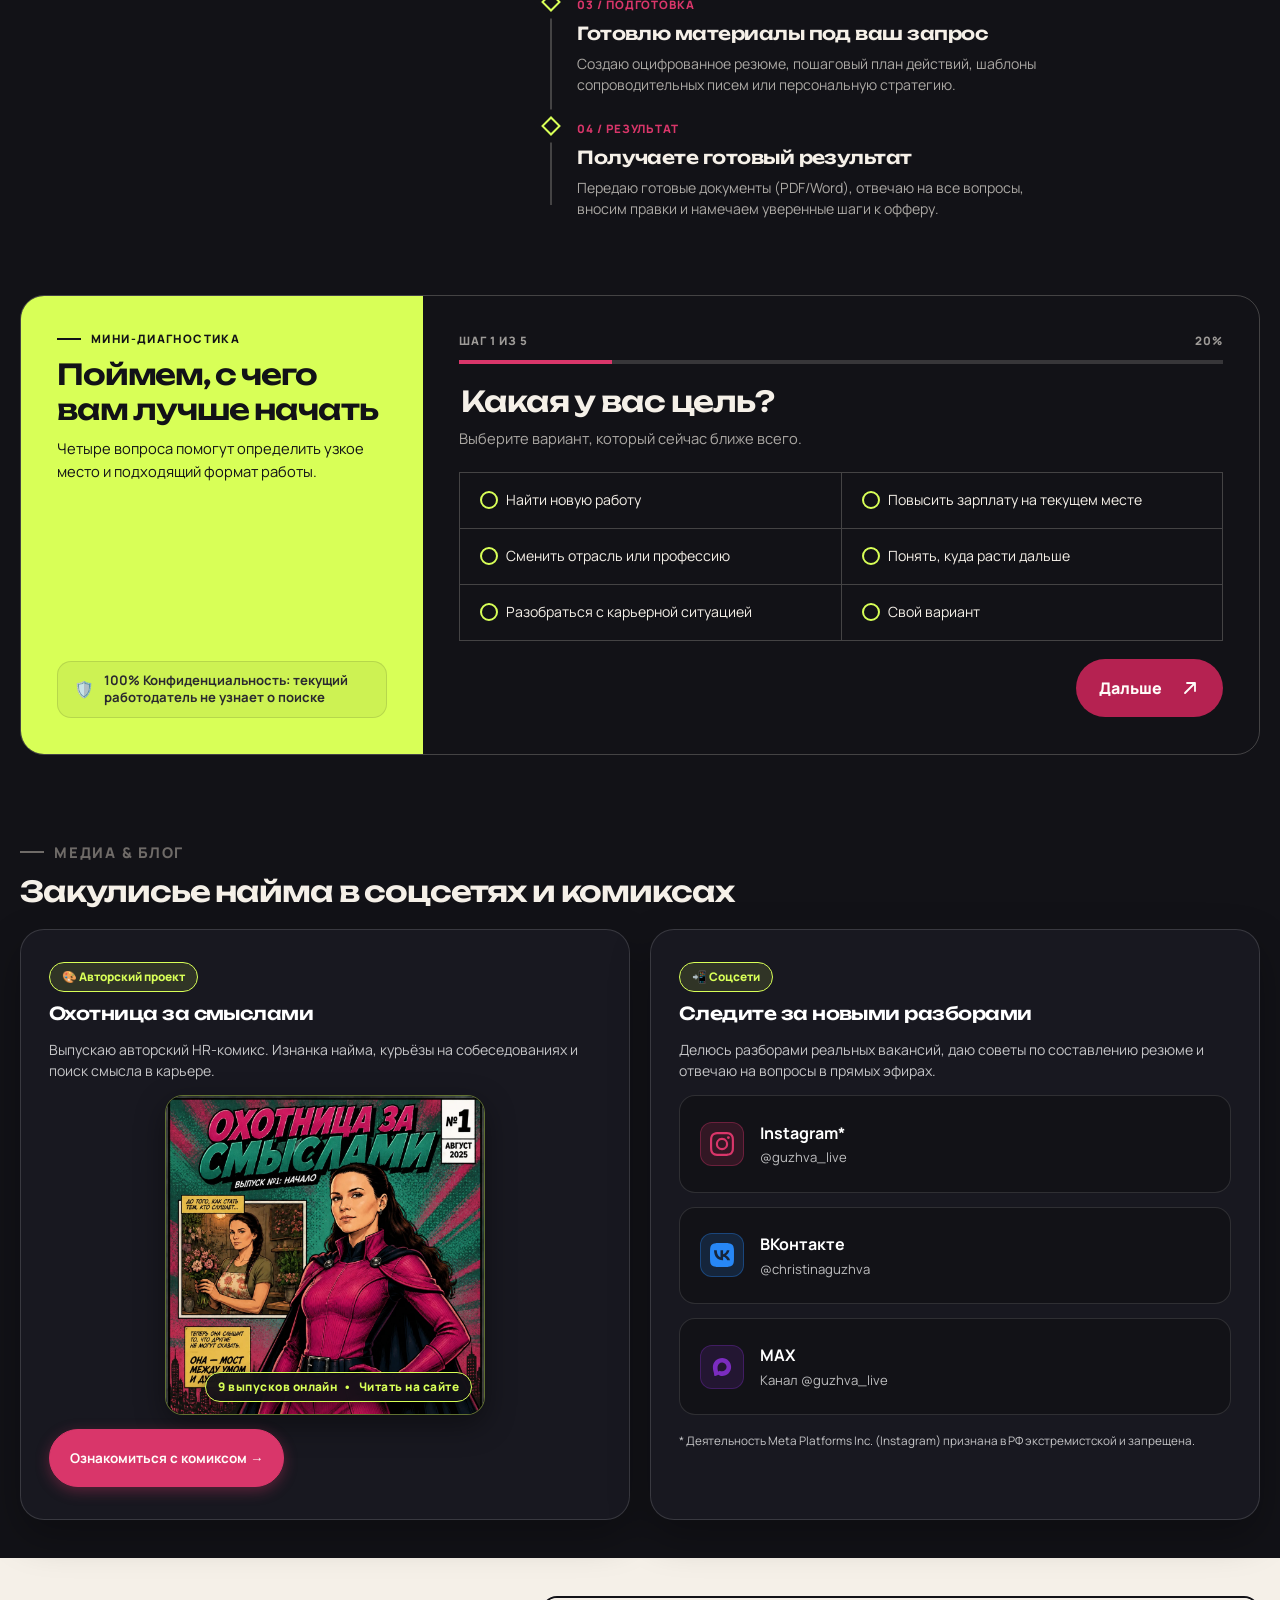
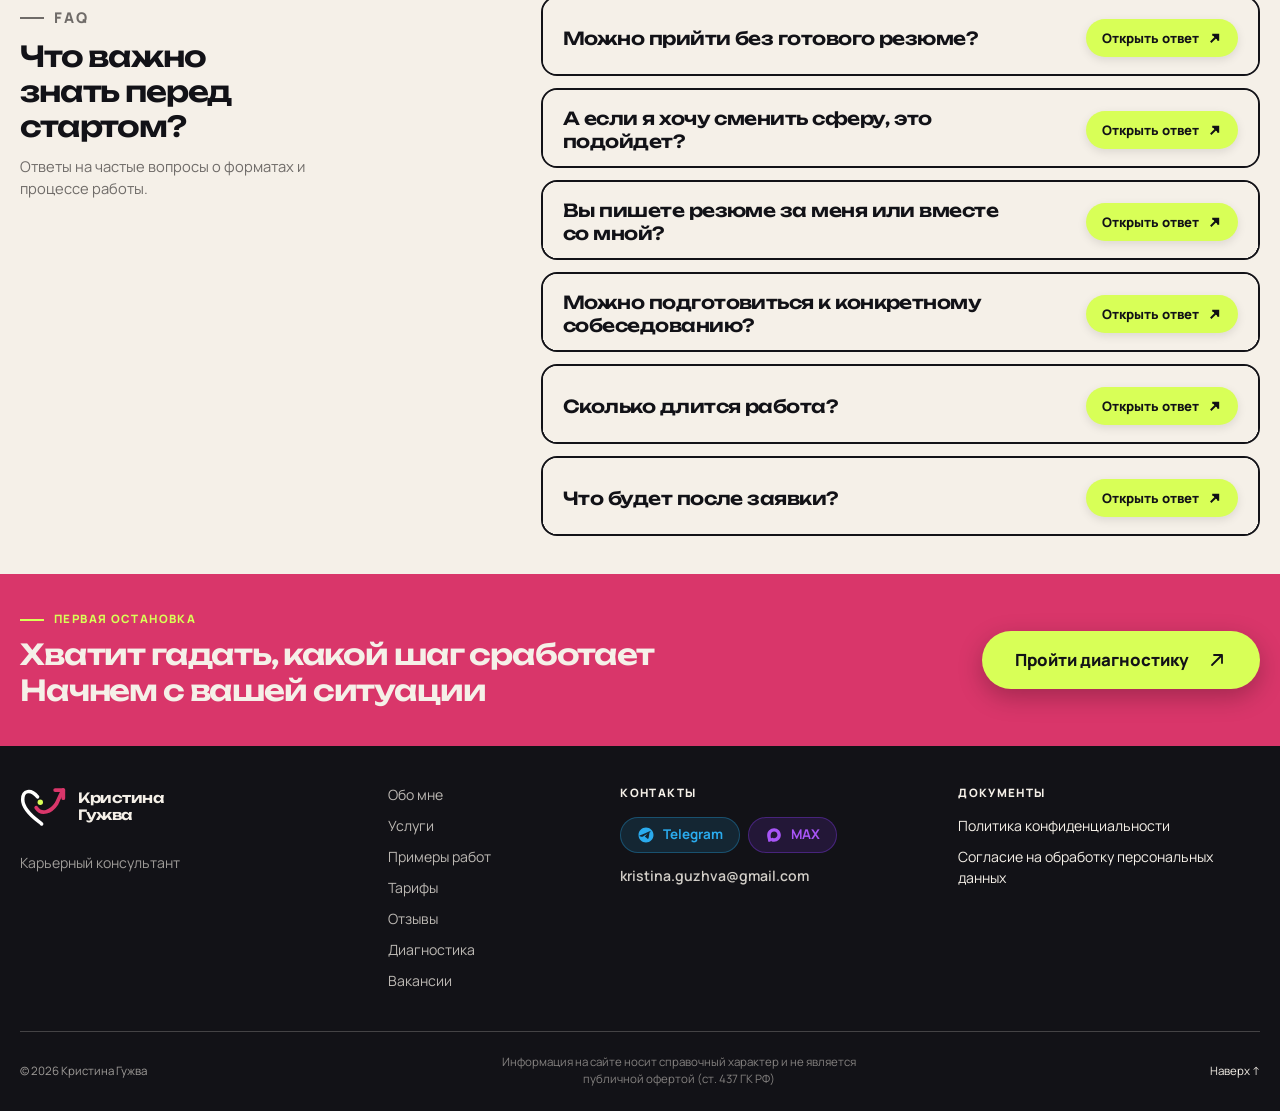
==== commit d028d48f: "Remove '(прямой контакт с HRD)' from price strategy card" ====
--- a/index.html
+++ b/index.html
@@ -31,7 +31,7 @@
 
   <link rel="preload" href="assets/fonts/manrope-cyrillic.woff2" as="font" type="font/woff2" crossorigin>
   <link rel="preload" href="assets/fonts/unbounded-cyrillic.woff2" as="font" type="font/woff2" crossorigin>
-  <link rel="stylesheet" href="css/styles.css?v=46">
+  <link rel="stylesheet" href="css/styles.css?v=47">
 
   <!-- Yandex.Metrika counter -->
   <script type="text/javascript">
@@ -1086,7 +1086,7 @@
               <li>Срок готовности материалов: 48–72 часа</li>
               <li>Формат: Стратегическая онлайн-встреча + упаковка материалов</li>
               <li>Упаковка опыта уровня Head of / Senior с оцифровкой кейсов</li>
-              <li>Стратегия выхода на скрытый рынок (прямой контакт с HRD)</li>
+              <li>Стратегия выхода на скрытый рынок</li>
               <li>Сценарий прохождения каверзных вопросов по методике STAR</li>
               <li>7 дней персонального кураторства и докрутка откликов</li>
             </ul>
@@ -1914,7 +1914,7 @@
   </aside>
 
   <noscript><div class="noscript-note">Для работы функций сайта нужен JavaScript.</div></noscript>
-  <script src="js/vacancies-data.js?v=2" defer></script>
+  <script src="js/vacancies-data.js?v=4" defer></script>
   <script src="js/main.js?v=40" defer></script>
   <script src="js/snowflake-trail.js?v=3" defer></script>
 </body>
--- a/css/styles.css
+++ b/css/styles.css
@@ -3530,7 +3530,8 @@
   }
 }
 
-.faq-shutter-card {
+.faq-shutter-card,
+.js .faq-shutter-card.reveal {
   position: relative;
   height: var(--faq-closed-h, 80px);
   border-radius: 16px;
@@ -3538,7 +3539,11 @@
   border: 2px solid var(--ink);
   overflow: hidden;
   box-shadow: none;
-  transition: height 0.55s cubic-bezier(0.22, 1, 0.36, 1), box-shadow 0.35s var(--ease), border-color 0.35s var(--ease);
+  transition: height 0.55s cubic-bezier(0.22, 1, 0.36, 1),
+              box-shadow 0.35s var(--ease),
+              border-color 0.35s var(--ease),
+              opacity 0.75s var(--ease),
+              transform 0.75s var(--ease);
   cursor: pointer;
   user-select: none;
   box-sizing: border-box;
